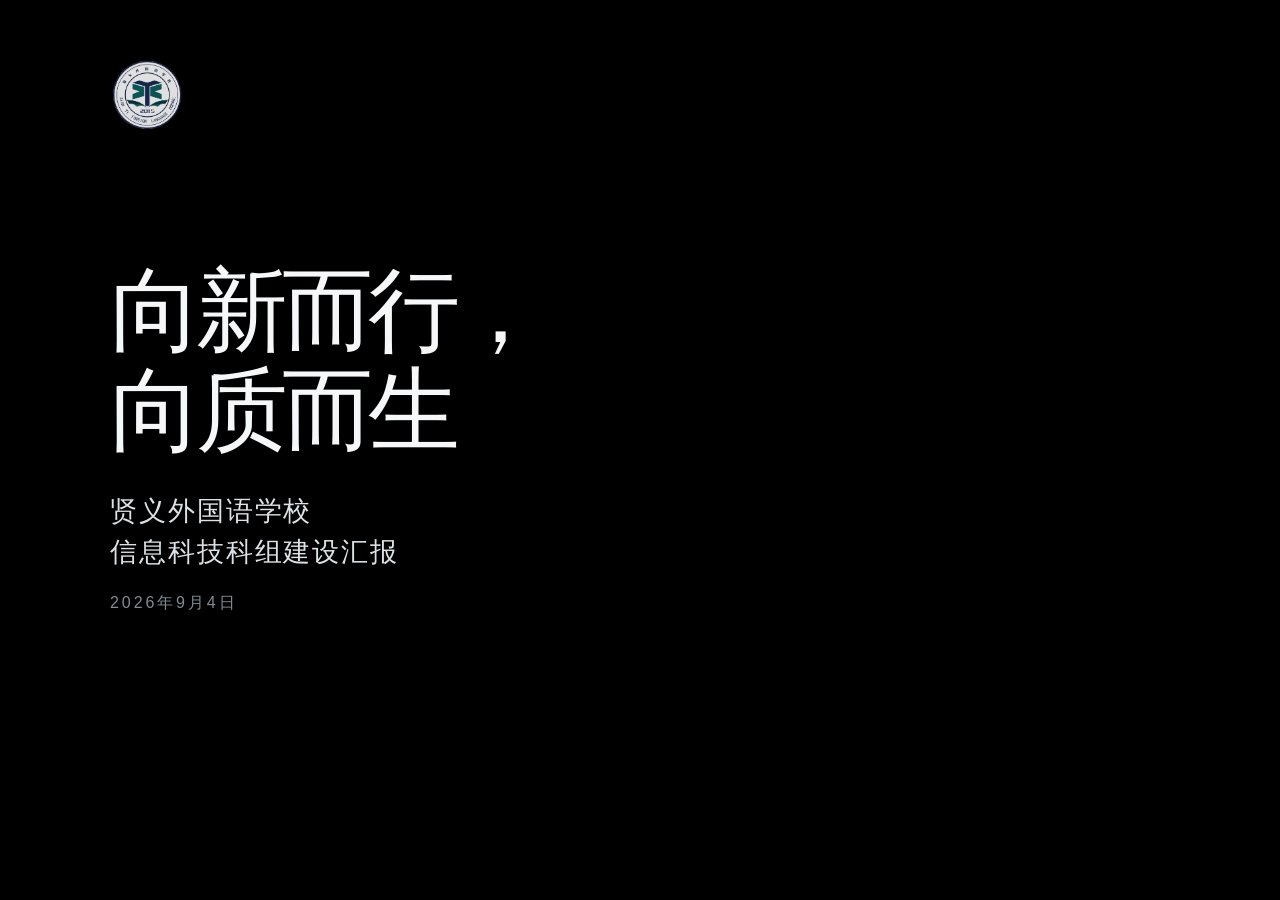
==== index.html @ 4a8c501f "chore: import local deployment package" ====
<!doctype html>
<html lang="zh-CN" data-intro="loading">
<head>
  <meta charset="utf-8">
  <meta name="viewport" content="width=device-width,initial-scale=1">
  <meta name="theme-color" content="#000000">
  <meta name="description" content="贤义外国语学校信息科技科组建设汇报 · 2026年9月4日">
  <title>向新而行，向质而生 · 贤义外国语学校</title>
  <link rel="icon" href="./assets/school-emblem.png" type="image/png">
  <link rel="stylesheet" href="./cover.css">
  <link rel="prefetch" href="./xianwai-chappie.html">
  <script defer src="./engine.js"></script>
  <script defer src="./loader.js"></script>
  <script defer src="./school-paint.js"></script>
  <script defer src="./cover.js"></script>
</head>
<body>
  <main class="premiere" aria-labelledby="cover-title">
    <canvas id="intro-canvas" aria-hidden="true"></canvas>
    <div class="identity"><img src="./assets/school-emblem.png" alt="贤义外国语学校校徽" width="116" height="98"></div>
    <section class="cover-copy">
      <h1 id="cover-title"><span>向新而行，</span><span>向质而生</span></h1>
      <h2><span>贤义外国语学校</span><span>信息科技科组建设汇报</span></h2>
      <p class="date"><time datetime="2026-09-04">2026年9月4日</time></p>
      <a id="enter-report" href="./xianwai-chappie.html" hidden>进入汇报<span aria-hidden="true">↗</span></a>
      <p id="intro-status" class="status" role="status" hidden></p>
    </section>
    <noscript><a class="no-script" href="./xianwai-chappie.html">进入汇报</a></noscript>
  </main>
  <script id="school-emblem" type="application/octet-stream">iVBORw0KGgoAAAANSUhEUgAAAkEAAAHiCAYAAADvZBhwAAAQAElEQVR4AexdBVwUTRT/Hy0WBoqNYKAi2K2c3e1ntxiYqIgJ2N3d3d3d3d3dgh1Ixzdv4Y477g7vjgPuYO63szs78Wbmv7ezb968eWME/[base64]/[base64]/BHwCnAEOAIcAY4AR4AjkBQIcCYoKVDnZaZkBHjbOQIcAY4AR0BPEOBMkJ48CF4NjoC+IBAZGZk+MjIyT2RkpG20c2ZXF+bESeiofKqHpE5Uv/T6ghmvB0eAI2CYCHAmKLGeGy+HI2A4CORhVa3CnEu06/jzl7/Psxfvfa7deuxz6twtn32HL/ls3nHKZ/m6Az5zFm/3mTBjvc+Icct8+nvO8+nad5pPW9dxPi27jvH5r/NonxYdvX2adfDyadp+lODonsIpntJ16T3Zp++QOT7DRi/zGTdtnc+sRdt8lq3Z77Np+3GffYcu+Jw4c8vnyvWHPo8ev+n07dsfSZ3oSvVkVeQHR4AjwBHQDgHOBGmHG8/FEdBbBJi0xoI5G+YkUhMH5i/HnIIkJzQ0VPzq1SfxpUv3xLv2nRMvWrVLPHbKapc+HrPFjFkRV6rbV1ygVHuxU8WuLtUbDxI37+At7uQ2SdzHY5bY02cRS7tGPGP+VvGSVXvF67ccE+8+eE58/PQ18fnL98SXrz4QM+ZFfPXmY/H1W0/EN24/FRzdUzjFU7oTZ2+K9x66IN64/Zh42Zp94lkLtonHTVsrHjp6qbjPkDniLn0miRnTJK7VYoi4uEs3sX2xNuJyNfq4NGkzSuzqPk08atwy8bxlu8Tbdp0SMwZN/OzZO3FgYKhCW6PbzyVKevvP5RVLjgjoe5s4E6TvT4jXjyOgOQJWLIszcyQtIdf4x6/fAxgj4sMYBZ9Jszb4uPaf5lOt0UCfAqU6+lRp0N+npetYn/7D5vpMnL7RZ9m6g132HbpYlZiVt+8+i4OCQvIyWiLmkvIQsQpQPcShYeHij5++VL1172mXI8eu+qzZfNRn6uyNPoNGLfTp2GuiT7Umg3wKlG7rU6lOX3Y/[base64]/yw+ff6WeMW6g+KRTFrUqttYcZlqvcSFynQU1285TNx/2BzxktV7mcTqofjPn8DYkqPYEqPcDP/0jD4/1EKAJ+IIGAYCnAkyjOfEa8kRIASICZBKeMLCIho/ePx6AOnOkD5Nvf88fQqX6+DTuN3wASMnrGyydedJYfrp588/xCxQXqKR0p3ob0BQ3nsPX4p3778gnjBtfbX/uo7uUrh8R5+qDd193IfP91m1/pDP9VtPvIKDQzswsEhaRI4kRrnYPT84AhyBZIQAZ4KS0cPkTUkeCDCJg1KJz4/f/uLDx6+IR09eLW7SZqQg0ajbwlPQnSF9mvuPXjPJTrgYkSjHxDYODA3baGfDrhbMJfhhAAUwaJCB1TMKGxHysoDiDDPxi1cfxTv3nRX7TF4lbtbeS+xQpoO4VnMPsefoxSz8jNjX9xtJi6qw5+PEnETfikuIGJj84AgYKgKcCTLUJ8frnZwRIKmN89+/QS4nzt5wGT91beO6zYcOcK7YbUB39xlNVq4/KL5575k4OCSES3gS6l8gglF4eITd4ydvxZu3nxS7D1tQvXQNt65V6vf3GjZmSYe9hy+4RK9U4xIi8B9HwHAR4EyQ4T47Pao5r4omCDApglJJT2BgoPjcpXviKXM3ihu1HSV2rNhZ3KX3FPHStfvFD568YhKeyCSV8JibmSJndms4FMiNUsULwqViMdSvVQ4tm1ZF1/b10K9nMwwf2A7jR7li5oQ+mDulP+ZPHYAF092xaOYgLJk1GIvZle4pnOJnT+qLid7dMXJwewzo1QKuHeqjdfNqaFinAqpWLo4yJRxQuKAt8uTKCstUiSrMErFnmoE5OYnR6ze+4o3bToj7eswRVqrVaOYh9maSoyMnrlb57u/vxJ6trIQoHcvPD44AR0CPEeBMkB4/HF61ZIuAIOlhrXP5+fOPy9Y9pxu79ps6wKmSq09b17E+C5btHnDr7tMm4WEREqXfBJf42GTNiOJO+VGnRhl0alMHngPaYMaE3li/dBSO7Z6BuxdW4tnNDbh4dAGO7pyOnevGYd2SEQJzM32cG0YP64wh/VrDrVtjdGxdCy0au6BJ/UpoVK+iwNAQs1S3ZlnUY0wTMTgUTvHNGlZB+5Y10bNLIwzu2xLeQzth6pheAuO0ZtFwbF87Fod3TMW5Q/Pw+NpaPLyyBqf2zcbmFd6YM7kfRgxqj24d6gllEMOUO2cWGBsnaLdmzJ6bPXPCs3n65G31VesPdXUdMM2reIWuHVp1HeuyasNhl/efvlZmaXIxxw+OAEdAjxGIV2+hx+3iVeMIJDkCTCpgwZyCvZ537/zEy5l0p0Xn0WLnKt3FHiMXio+euk5L0cWs0mIkkE5PaksLOBWxE5gTYjhIInN4+1Q8ubYOV08sxp6NE7B0tgfGjeyKvt2b4r/GYlSp4ISC+XLBKn0aVrWkP9KkTgX7vNlRoawjmjaojF5dG8FnaGeBaSKG6fzh+Xh6fT1O7p2FZXOHCJIpklSR5CqDVVpdNEDEiChIiNgzc4kIj3S5dPW+2GfSSnHFmm4udVp4imct2ia+9+iVKl0iLiliYPKDI5CUCHAmKCnR52UndwSsWAOdmXN58Pi1y/QFWxvXauYxoGK9fgPGTF3b5Or1h+LIiAhifHQq6TEyMkIBxrj810SM8SO7YctKH1w7tQSPrq7F/i2ThWkqmnoiiUxhB1ukSmXOqph8DlNTE+Szy4Ha1UoLkimSVJHk6s75FYJEa9f68Zg2thc6MImVs2M+mLH0Omi9nIQoEqLq7Jl3mzl/q0+9Fp4+FWr38RozeXX7y1cfuISHh7uw8ioxxyVFDAQDPHiVkxECRsmoLbwpHIEkQYBJe5RLfD5+Fc9dvEMsru8ursukAnMXbRc/fvpWzKQGOtXtyZsnmyDd8fbshB1rx+IRmzI6zqawZozvjY5taqN8mSLIap0hSbDRt0JJolWyWAG0alYNE0a5Yt/miQJzeGDrZEzy6SHoI5EOkhZTatSXZgRgiyhnJwKKMz8xueL3H764rFh/UNyy6xhxmepu4rHT1lZhTBLXIWIA8YMjkJQI0IublOXzsjkCyQEBK9YIQeLz5+9fl83bTzZu3nn0gIq1ew+YNn9Lk5dvPgofQpYm3hIfklqULVUYg/q0xKYV3rh/aTXOHJgjSHdcO9ZH6RIOyU6yw3BL0IMkR0UL26HdfzUEfSTSQSKp2e4N4zFqSEdUq1ICNJWI+NVCKin68vWneMXq/eK6/w11qd3Mw2Xpqr0ufl9/cMlQ/PDluTkCWiHAmSCtYOOZUjICsSU/[base64]/ZFMeEGRtcSld3c+nce7J43+GL4pDgEJL6xEviUzB/bnTv2ACrFkR9fElhmVZrVS7vBAsLM1Y0PxIbARMTY4Ep6tejWbQEbhW2rhotLOsnpWuRSKRplYxZBukqs4iI8OpnL93r5u45f2RJsWs7j1GLXO4+eOHC0lRkLidz/OAIcAQSAAHOBCUAqJxk8kAgtsSH3TswV+70uVviLn0miSvX7idesmqP+Nu3X+VYix2Yk+iD2DC/2kZtjIyMUK50YZBOz4Uj83Fs13R4eXZEdZcSoNVQjBY/9AwBsplEz4xW2ZHS9c0zy0AK2DXFpaCmlIj6XqlkiDWPSYZQgl3FAYFB4q27T4kbtBoubtJuVJVdB845BQYG2rL/HjmyUM1XlTGg+MER0AUC9CLqgk7yo8FbxBEABIkPAJc/f/+6rFh/oLG4gfuAjr0nDTh+5laTSAgru7SS/JBEp3b1MoJRwVtnlwlSBdLpyZUjCyuOH4aGQKaM6QSjkSvme+Lu+RVYNscDLRq5gBSxNWyLCUufjzn6X4lv3HkqHuA516VS7QEuMxZsJd0hkgzlYPH84AhwBHSAAGeCdAAiJ5E8EGAjbblVXqxVDk9fvi83ctwKcSkXN/GYyWvEL19/FENLOz5p01iClq2vmMc+lBdWRn0oG7tAR/ZrWHX5oQ8IkMkBgcGd2Ae3zi6PYnA71Fd3hR71yVIJkQiwg0hU4vO3H+I5i7aLy9foLXYbPFN85caDyuz/WpQ522iXi125hEgf/[base64]/o4RI+dQAAAEABJREFUFsorWDK+dnKJsLqIDBOmBMaHYYq/AUHw+/IDr9/64vnLD3j64j2ePHuLh49fC+7x07d48vwdnrFwJlnD+49f8POXP0JDw5L1/490v1wqOgvbfZAOEW1LQiv8RCIm71HdcuqjpZIhlkyqO/TwyRthD7PqjQeLt+w+VSU8PFx2VRlJhtKy9GoePBlHIGUiQC9Yymw5bzVHQEbnh42uXchuC63yunH7KUl9yBVjIJF0iF3+fWTNklHYxoH22jq4bQpoT6vMmdL/O6OepmBSB3zy/Ybb957jyImrWLvpCKbN3YzBoxaiW9+paNV1DBq0GgZxA3eUrtoThcp0hK1Ta+FK91Xq9Ue1RgNRo/Eg1GzqgTotPAVXq5kHajYZjOosnPJWqNUHThW7wr54W+RjzrlSN1Ss3ReUrlkHL3ToORF9PGZj9OTVWLRiD3buO4sLV+4LDJb/30A9RS/uapHdIdqWhGw9XT62EEPd2yK/nUaLwExZCfmZE6Zoh4xaJK5Sr5/L2k1HXYJCQ11YOJcMMRD4wRH4FwKcCfoXQjw+2SDApBRykp+wsDCHnfvPlqveaKDYbdBM8YNHr7SS/NBonhRh6WNGG3rSXluGAtr3H79x7eZjbNl5EhNnrodrv6moy5iVEi7dBaakbA03NGozAt0HTMeoCSswb+lObNt9GsdOX8elqw9w98FLvHz9UZD8kASIYRyvpocwadCPn3/w7sNnkMTo+q0nOHPhNvYdvoiV6w9i0qwNcB8+H226jRUYrMJlO8GhdEe41B8gMGWePouxZNVeHDt1XahXWFh4vOqTGJmz2WRCH9cmOLF3JratYYxl7fKgabR/lE19t5yE6N2HryVGTVgurlSzj3jJ6gOVAwMDuWToHyDyaI4AvUgcBY5ASkGApDrObNrAZeuOEy5VGw50cR82X/zs5QeS+pBTW/JjmcpC2HvqxJ6ZoNF87epl1PlwJRnOJNE5yhiDBct3Y/DIhWjSbhSKVuiKYpVd0byjN4Z4L8bilXtBaR6waauv334hLoaGLFdnzJAOuXNmQaGCeVC6uAPElYqhAfuA05YUJAUjmzpk1JGsW3v0bYUh/VvDc0AbePRrjcF9W2Jg7//Qv2dz9OzSCO1b1kST+pVAS8xpmw/a6NXONrugTExSk7iACwgMwqs3nwSmbPOOk5gwYz26MWaOpEwFSrVH1YbuIOaOmDxi9ohxC2XMVlw0kyqubMlCWDhjIC4x6RDt76aBJNGU1Tk/c+LPX3+KJ0xfIy5Xo6/L3KU7XIKCgrhkiAHDD46AMgSMlAXysOSOQMpoH/uIy0l+WKsdjp++Xq52cw+xh88S8Zt3fuUojDnbaPdP+z60T9eY4V1w7dRiYe+p/PYaTWGwYhL+IAbmxJmbmLVwG7r0mYySLj1AEh1iBKbM3ohte07j5p2n+PXbX6EyZBSQlumTAcD6tcqha/t6GD6wHWZP6isweyf3zsKDy6vx/NZG3D63HOcPz8eRHdOwY91YrF08QviATxvbCz5DOwtMDzFAxAj179UcxBSR5ev+PZsJRgaJCfLo1wojB7fHRO/uwtYftMR8y0of7N8yGaf3z2Y4LwFtYfGClUeSNjIcuXS2B8aP7CbQo9V2VSo6o2D+3EifLrVCe0gS9OLVR4G5W8yYPGL2aAqPpu4atB6OkeOWC1IwkjqFh0co5E+qABs2tUqM4uXjiwRcyHr1P+pCfXlGlkbyX7b78ftPielzt4gr1ekv3rD1eGXG/JNkKA97L3Iwl4U5S5aeHxyBFI0AvTgpGgDe+GSNgCD5YS10uX33qUvzDl4uXftOFT99/oGkPuTUlvzQCi9a2UMf5i7t6oKWuzO6SX7Qh/vW3WcgXZke7tMFZqeES3eB+SEmiJihL99+KtST7NqUKeEgbBhKTAgt26e2Pb2+HmSwkQwALpo5CKOHdYZbt8Zo1rCKsF1EPrscSdJ2U1MTZM+WWdhCpE6NMqCNYUmyNGN8b6xfMlIwMElbWxBjRpvIEiNGEiaSLJFEycTEWA4Dmna7e/8F1m05CmKMSP+oUNmOaNp+FEZPXo0DRy+DpuXkMiXBDUncSEJGW3YQY0h6RLHborRakTBFJPKzOEEyNHzsUnH1xoNdjhy/6sLCyjLnyFxm5vjBEUg5CChpKWeClIDCgwwTATayNWMuI3PZmcvNWuHw8vXHcr0GzhA3ajtKfO3Wk3IUxpxttItT8iMSiUCrukjSsXrhMNDKHpFIxLIm3cHaBVpltWztfoHRKVqhCxq3HQnSlTl8/KqgyCxbO9ItKeJgizbNq2OSTw+QJOXexVWC/Zrta8di6phewnQULdtXxizAwH40RVeaMXc0JScwd/M9BYkSMXfE5C2bOwT9mCTKpWIxBftMQUEhuHH7qaB75DZoJkhBu3bzIRgzZTVIx+iPf0CSokFThLSi7Pyheejctk7clqlFIK4vEwDJf93u5ZuPJXq4z6jcvL138Ru3nhQEYM/+T3wVGQOCHykXAc4EpdxnnxxbnoY1iqztlvr69UfFkeOXu1RvNEh88NgVkvqQU0vyQ4wDjbhp6ofs+5DOC6ObZActNaeVWT0HzgDp8NRp4YlxU9eCpDz+MqujRCIRCrDpObJUPG5kV4HhoamkQ9unYsqYnmj3Xw1BkqJs2ijJGpdIBZP0hJi82tVKY0i/1li3ZATunF8hSL1I4tWrayNUKOOoIOV69OQNVqw7KOgYkQ5Vw9YjMHnWRpy9eBckTUqk6ssVQxKxsSO64uKR+aB6/0tnSsgciSjJUGRk5Wu3HxdlEi+77v2nlnjx4mMFFp/[base64]/SKpCyO+kc1a1ZVm7bi4iICNy5/xwLV+xG+x7j4VyxK0hitPvAefz+k/hSIuvMVkK9SYma9K7iZG5FUZKhSBHyAsgvMhIVPnLiWpnqTQdWZv+toj9+BMpanub2hRhI/EgZCHAmKGU85+TeSivWQOdLVx6Urf3fkIJTZ28oGBgYWI6FqSX5sbAwE3Ztv3B0ASZ4uYI+jCxvoh4kVTh9/[base64]/umDSqDpuVI6ffozumglVekw6MvytmSuibHq0gkAulU9ejUAKsXDsO9i6uwZ+MEkOSlcEESMEa1mlahnb98D14TVgrK6fVbDhNsKpE17KgUCX8mBo2U2GnFHtWPzDgoKZX6/HQsPBtzuZizZ8xQyW/ffosHjpgv/q/zmMpPnr+lPcn4KjIGDj+SPwL0QiT/VvIWJjcEBMlPeHi4y4q1B1yq1h/gsu/QedL5qQSgFGss6QWRfhDzKj9qVSuN47tnYvLoHonO/Ny4/VRYml3SpQd6uE/HvsMXIavbk90mM0jxlewP3Tq7HHMm9xMUtEnpV3lreGhiIUCMc3Gn/CDJy+EdU3GRSQ9pBV35MkXk7ETde/hSsK5N1rD/6zxaWIafWIrVJBGk+p07NBc0vUt1VomPRFcIoPdHfOX6A3HdFkNcJsxYV4VJU8sCKMJcJub4wRFIlghwJihZPtbk1Sgm8VFY9XXz9tNy9VsOF4+Zukb8968w9UW6P7lZy0mRJyO7mjGncJQsVgC0hHr53CFITJ2ft+8/Y87i7YJ+T9P2o0BLs2Xt9JDyNRnHo+02Lh9fCFJ8JUvUpNCr0AgeoDcI5MxuDbKlRLaNiGGdNbEvaAm/7AapV64/[base64]/vRXsPmmHfvufEkh98v5Rn+WiAwS784AgkHwQ4E5R8nmWyawmTAAm6P6xhpN9T4PzlB041mnhU2LTjOCk9k+RHMnpVqfuTPl0aQdmZpr5qVy/DSCX8QVKf8dPXoXS1XvDwWoSrNx9LCyW9DbJhs3XVaGF5Ni3Xpo+UNAH3JAsESNm+cb1KoKX4V08uxiiPDsL2IpLGkQFLsvVEq/9IofrIyWuIiEhYi9VkdZpsQy2f5ylsdyKpi9xVFCUZihSBuHFhFdnZ87fK1Go6pPK2naeLsneS6wpBv368NvFDgDNB8cOP505YBKwYeeeAgOCyo8atKNiu2+iCHz59IQbon5Iflg8tm1bFmQOz/60XQYnj6djHAWcu3EHXvlNQuW4/LF29T7otBelkVK1cHPOnDsDNM8tA1ozLlS4MkUgUz1J5dkNAIEtmK/To3FCQ9pHhze6dGoDCJHUnheru/acxaWE/Yfn9j59/JFEJcq1VtRTIlAJNv5JZCBWFyK0i++MfIB7svdClS99JVT5//sl1hVSAxoMNDwHOBBneM0u2NWaMhILuD5OilKvdwqPC2i1H1F71Rfo1tO3D9HFuSGhlYvZxAO1uXrXhQHToOQHHT9+QbjxKHzpapXP5+CKsWTQcjepVBEkIku0D5A37JwL03/Qa0hFXTiwGWa8mvS9JJlpJRoYYyUTC4FELcf/RK0mUkmv8gsh+1GA2/UrMEO29poQafRtiVpFFwF4UiZInT9+sXKPxoOK79l/gukJKQONBhocA/dENr9a8xskVAanuT2BISMWxU9e6tOjkLX7z1k+tVV801UTLxw9unQLaADQhQfry9Scmzlwv6HaMnrwaL19/lBZHZZPUh+y20CqdrNYZpHHcwxEgBEg6SNaraQUgKS53bF0btKqL4oJDQrFt92nU+28o/us8WrBOTeEJ4Wxz2wh7ry2eOQg2WWk9gcpSzOmWG5QAABAASURBVNgUWYEIiCr//ONfdMDQ2fY93WeU/[base64]/wWu3nMdBnqs6wKk96WYXHcrhADgR+GgwBnggziWSXPSrIRo3T1148fvwt0cJvoMHn2RoeIiPACrMW0Ikzlqi8WjzbNq+PY7hmoXN6JbhPEPXn+Dn2HzIG4gbtg8I4sA1NBxHyNH+UK2mrDrVtjuT2mKD75O3+cmjgW9VoPQ+3/RmHA9lOY4O4Fcf2+KFWjF4pV7QHHyt1QuBJzlV1RpIoru+8CO+dWyObcHoXqjEC3uVfwJjj5I6VpC0UiEapUcBJWlu3fMhmyqxqfPHuLvp5zULXhQJD5hdDQME3J/zN9wXy5sGfDBHj0aw1TE9KPlstC34x0LISmwHIhAvYRkZElN+84Wrlxq5HFX7z+QLpCtIKMS4QYSPzQfwToD63/teQ1TK4ICKu/rtx8VLZ2M8+CZ87dpuGnI2tsPuZIOsQuiodN1oxYt3gEpozpCRo9K6aIf8i7D5/Rf+hc1GwyGHsPxYy88+bJhunje+PcoXno2LoWzM1oYBz/8gyPQji+PXyAWw9e4e7jZ9i59i6sGnXG6tUTcWznLFw8vAC3z6zAw/PMnVuOB2eX4/65VXh6wgv98oXi54cXOLhsJtoueoEAw2t8otXYqYgdyL7VMcbs05J7ic2hV28+gcwv0BL7fYcv6nyajKbE+vdshv1bJkF2exAlDTdjU2QFSVfo8fM3Rev/NyLvzn3nCrF0XCLEQOBHPBFIhOycCUoEkHkRUQgwyY/C6q/5S3eWa9V5TAXfL99JnEPMD+kFZWQ5zJhTOFo0cgHZ/HGpVEwhThcBP3/5Y+yUNajKJD+7D5yXknQokBvzp7kLUxUtm4jBLTkbMSkB+/wh6lewZWv0rGYPW+t0yJAuFSzNTWGipHcxyVwQTaqRECEq38tzT/BF98KMKOLJ6EzSGTK+eHr/[base64]/TjyGTLcTGoSgSPCfmgjY5rbB1DG9cP7wPNDmv5L/4937L9Cq6xiQNWqaMlOTnFrJTE1NMLhvS+zZOBH0PijNFAlTNjWWC5FwYmKpAlt3nrRv0GpoyefPP2izekxpETyQI5AQCMj0RglBntPkCID1iZGCBIhhQVKefJdvPHKq22xIhXOX7pLy8z9XfzWoXR4n9s5EzarEJzEqOjwYAyboVlSp3x9TZm/EH/8AgXrWLBkFo4ZHdk4HLWUWiWKkHkICfoKxaUz3ERaZGa0neWPv+nHYt6wrKgX64u2Hr/jgB9QYOQp71o4V3K65LeCcOiYfIsIQzpkgjf9N2WwyCZv/HmfTZLWqlZbmp33JajUbgsEjF+KT7zdpuC48NDV3YNsUuHVtrEhOxCRCIqSHCNmYy8v43CJPn78tW7/N8Mo79p3jq8fAf/qKgExvpK9V5PVKBghIJECO67ces2/bbWxBvy8/yrF20ZwW6QUxr+JB+jYTvbtj4YyBsEpPJBTTxCeElh/Xbu4p6Fb4+n0XSKVNY4mh7m1x7uBctGpWTW5ncCEBP0kRkJUERYSGQ8rLGBnDLGq2BkA4QuS4HBFMZZgnhIfHMEEsNT80QyCfXQ4snzsEOxiTWbJYASEzm37Ctj2nUaVef0yftwVBwSFCuC5O9E4OH9QO65aMVG6INFoiJFk9FhgQJB40Yr7L2KnrqoSHh/PVY7p4CJyGThHgTJBO4eTEZBFgnbF09RfrAAt4jV/pMGLsMoewsHDqre1YWpWrv0gBec/GCWjfsiZLptvj67dfcB8+XzBEJ5k6oFUwrh3qC9MMfVybcMvO/4RcBFkmKDwsIoYJEhnDzBjRv4hYTBBgJMcEhYFljU6r55fQ77h64Tl89XBFG20KTJsDkxI1bRZMSAaHhGLukh2o0XgQTpy5SUE6cy4VnXF4x1SULVVYnqYoWiIEJhECcjGpkLB6bMXavZU7955S/NefAHr3c7O+wZo5bk8I/JfUCHAmKKmfQPIun6Q8zj9++5dt3318wTWbD9uz5joyl4+5NMzRoeBoFQwZHSzsYKsQF58Amvpas+kwxA0GYOe+s1JSNN12+sBseA/thAxWaaXh3BMXAiKYmMV0H2Eh4Qj/9R7Xrt7FmUvP8D5QkjcAT86fw6adJ7Buy1FsPPsFkbJMkAFNh4W8P4+hvUaieIV+aO59AFd/RkgaqTdXWk5PCwdIgir5L799/xld+kyGa/9p+PDpq87qasOmjDev8Eb/ns0hEomU042EOYspGAlRpTPnbzs2aTsi76s3H4lz4qvHlCPGQxMZgZheLJEL5sUlPwTYyE7Q/[base64]/xlu6Ar+0JUlke/Vli/dCQyZUwnKSrmKmIPHcgEIC+MkP/F648OjVqPcjh/[base64]/PbUXXDqPRddI+HHj0Kyae0iSxIz26yaN7YA+bVpZYMqdVkFPnbEKtZh64eOW+zmpYubwTaBFB+TIk4FFCNjJm9divP/75O/SckHfV+oNcIqQEKh6UuAhwJihx8U6WpTGpjyABYo0jKQ8xOk5LV+2t0Ln3pHL+AUEOLJykQtnZNSNzChKg+rXK4cCWySBbPCxeZ8fx0zcEfYgN247TCjWBbk1xKZzcOxP9ejSDmalUe1eIS6xT8MsDaFG1P1qO34+ta3dg9/vwxCpap+WYyEiCwmUVo0VGMjpBkQgzSQ2j189w89J57HsRBJGxMYwlNQkzFEmQETJXaonezpZRNbdMD6vMBdBhyCDsXD8UXlVT4frMoSjeaAI8ll3Ajc9SdikqfRKeizvlF4wejh3RFaT4T1V58eojWncbCxogSPa/o/D4uCyZrbCJSVb7dm+qSEbEHrkI6QFkZxywXXhkhIPPlDUOnt5LCoSFhaUoiRDDgB96hICRHtWFV8VwESDpDjE/jhEREfYjxy8vOH7G+nIREZFxrv6i5g7q01KYjrK0tKBbnTia7qIlwl37TsHnrz8FmjmzWwt2hlbM90SuJJ76Ms9WEM5WQrWAyBdYtfstgqJvDecigrEsExQWgUhE/0QmiFEXCkeoSU40rEwN/oHjJz8gxMiEfRGj00aGgQmRom/08BL4EnM9ZsFn/XU8NSkCr7WLcXVlLwyrbIy/odH1NUqFvE55YOL3A99f3cWGuXPRoOlQ1O2xENN2P8S7gKQX9RkZGaFz2zo4vX82mjaoHF1xgAYItZp66MzQIpXjOaCNMKVtrsyaemSMRIiNTPJv2nkib8dekwr7+weRCImmzaR14x6OQGIgwJmgxEA5mZYRWwIUFBLi0GfQbId1m4/SfH+cq79SpTLH4pmD4O7WAiKRSGcInblwBzWbDgYtEZYQ7dq+HpP+zEoQO0OSMpRdw76/wr5li9Ft8j38kk2QyhZtWuWRhrzaeQQ3/khvDcYjxwQxTkb6qWcfXDOpqCcCoeFmKN6pOapnAN7t2IfTf4xhJGllWDgipNyTJFCPruxZdeuWG6enTEO1Sj3QcMYDmJWoigE9iuPrigXwXHIe131/48bShZj/KrreRnnhuXIydk+ohQJfL2BET2+08NyAtVe/Ijg6SVJdrJm0Zs7kftiwbBSy22QWqkFbxJChRe+JKxEYqJsaNq5XCdvXjkVWa/bQhVKiTyLG/8pIhNir73D+yn2H1q5jCnz//odLhMB/iY2AtC9K7IJ5eckCgTSsFYIEyN8/[base64]/HF93R5cEISLFoyxa4lmNp+wxn0gGqz4GP2YRCjauxd6FjSHuXU+NHbtjnXrRmNx1wIw+x0ig1F08iS6kA7Psd3TBVtYkiqs3ngYtZsPwfVbTyRB8bo6O9pj/9bJcHbMp0gnUl4idOf+i7xNO3oVev/el0uEFNHiIQmIAGeCEhDc5Eo6tgSITTk5tOw82uHi1QfU25FekFLdH8KjZLECgn6CLpe/X772ELWYSJ9E+1QGuQ6tauHozumKdkwoMhGcCOHCxqBCUYG/8OPrC+xatAitWw5AmSYTMe1FAbhWtRSiweQDJ8ZMQu/5p7B7+Vx4nfjBckdH6e1FBGOTGAleeMgPHJ0+C13cp6Or+2JsDrdFkUJ52QfQDuE7FqJTv2noPGgePCdvwMonYZDVRVc7AAAQAElEQVTmDA/T87aG4NmR85AIedi8F4qkhfAzSmWNcjWckTXAX7gXTqmsYPTkPLacfY+YVWMmyOxQGq1rZIfuJn2F0uJ1Iv2gaWN7YfXCYZBIbF6/9UXzjt4YN20tyM5QvApgmYnutjWjQZIhdhtziBinLIJUR4gkQq9efXBo3M6rwOPHb7hECPyXWAhwJiixkE5e5ZCUJx9rkuOrN772zTt62d9//PqfEqD/moixZdVoZM5EfR/[base64]/DvgiSJNfTa7UqJXBs9wyprhAb5GDZmv1o0nYkiCmKb7UtzM1AZi+GureFSCRlf6PIRspIhESiAp+//crbrJNPocvXH3OJUBRC/[base64]/QSdh84hy1btmLotNtSxsCyTAUUTa1XDZOrzN+Hp7HbNzpIlA9tir3F1Ik7sOP2V3y+thUD1nyKjjRFhcGuaJnLApmLlkXjopbA14dYNmQ6Fj4NjU6jvxer9GlAukJkcVoySHnw+DXqtvDE3oMXdFLxPq5NsHT2YMFEhZSgCMYQyUuE/P3/OrTvOa7A0ZPXuEQI/JfQCBgldAGcfrJCQCoBunLjgX3Ljt72X7/9cmQtJCaI4phX/jA2NsLMCX3g1q2xfEQ87s5evIs6zYeApsGITLq0lqxz9RA2PCURP4UltTM2TwUzSSUsMyFXehMgdXaUyS4J/IZ7XzOjZbv87CsQHWbC4nOKhJuwB1vRafQFvNPb76cIaXI5wKVUEVQq74z6bVqgfbaPbKrzAJauP4J1O89g+8FLOHDyBk5euIdLjDm69egNnn4KR/5GzTG4TxuMnzwaZ+ZWQ24GjdBovTsF4MaOK/gcXS+TkjVQx7EYOtTIgOdbFqJZv0N4Ex1nVrIdpjaziXrmPx9j08WA6Bh/fP4bHu3X/[base64]/WrJszxQVWxRDNhMzZC1UER6TvHH21ALsmdgSbcrmQLbgx9i44xae/g7HlyvHcco/uiWZS6BxQYvoG8O4kCRo3ZIR8OjXGkZGUZ8I0rcjg6MvX0sUwLVvS5kSDtgRe+WYiI0FRPISoYiIMIehPksLbN5+kkuEwH8JhUDUPzyhqHO6yQWBNKwh+ZhzvHLtgX0ntwn2QUEhjuyewiiOeeWP9OnSYNNyb5C+gXyMdne+n78Luj/zlu6UTn9161APtMqMVoFpRzXhcoX8+QnJdzCVtTG+/goXCotRJg7Br+BIGGV2Ro/a6YQ4IBSXjpliyJzWqJs/[base64]/JUq2EiM38wnHo2M4nLYeVu5cjEenZ2PXxKaokd1UiOKnREQg4hfObL0LyaRWuio1UDGjEQKenMX2N+H4/fwWVs/ejhUrVmOg9xosuRyOku27Yd3GKTiwygNj2pWGY0ZzmH15gPPvdGN7JxFbLy2qbKnCOLxjGqpUdBbCAgKD0H/oXIwavwJhYeFCmLYnMmBK/[base64]/cqD9p4eOHZyMdY2tWaSS5FBI5UpYzqsWzwCQ93bgnT8qDFrNx8RpqVpbz6619ZlzJAOW1f6SJksKZ1I5RKhTduO0X5jNPiSJuUejkB8EDCKT2aeN3kioK0EiBiUHUwClD1b5ngDQ/o/oyevhqfPYoSGkcQEINs/pEtAI8h4F5CgBMyRr5oLmjTtiBUDC0Ki9vJszVR4nPgpLTlSYirZ1AaN2ztCIlL7duQAzhiGxURpW5Kb58+T67gb9bdjTRPh7Ur27K78wvnzEtvflqjdvQ5cCtjCpXkrLFg7D/e3t0GOS7vg0a0fSrvtx8NgS+SvWBG1c0ueLCNloIdIJEIf1ybYvMIbxLhQMy5cuY+GrUfg2Yv3dKu1I1MWq+azacS6FWNoiJRLhDzHLC+wadsJriME/tMVApwJ0hWSyYtOXBIgilNobQnnAti43Au01FYhUsOAX7//opPbRKxcf1DISaPP8aNcQbZ/9HP6S6imkpMFinRyx/xGEqYwHB99w6XpjEyNEPUCGiGbS33USRcdFXgbS058hfQbHB3ML4mHQKo8RVHMXFLeL7yyrIpRxZ/hjISHtSqFDiVkXwUjWGbNidzRy/2/X9yFxfcCJQSSzZWmx/ZtngiHAlETuG/e+YIUpk+evRmvNtJ7PXdKP6mtIimxSHmJEOPF8nqOXVKYS4SkCHFPPBGI6oPjSYRnTx4IxJYAXbn1xKGDGjpAxACtXzoSaVKnijcQtPqkUZsRoGXwRIyYqo3LvNCxdS26NTxnnBENxs3E9c0+2Ll1BtY1ShvdBiNYmBtH+9klfWG4NpBI+SNwY8NZPDMYi4Ks/snsMM9bF5sOT8L66e5Yu2EBzk8vg0+7b+F3dDvTlCoPZ8mjjA4Len4Ru95F38ASNulknq8kOBlcaQPiXevHo1b0lLT/30B06TMFi1fujVfrjIyMMGtiH3lGSCQvEUJEpAPpCJFEaNuuE1wiBP6LLwLqM0HxLYnnNwQEaGibj1XU8dGTN/bdek/85yowXTJAxPgQA/TqzSdWBYD0i/ZtnoTyZYoI9wZ7MjJHjiKFUb6QFSL/SDgbU6Q1l339LODUogYKSBr56jjWPgiS3PFrEiBgntkO1WuXR02nzLAUmSF/k+boUDEH0hilgf3PM1h2/C1+SMV1Qbi/7xzeSuqZqwIa2plJ7pLdNbWlBciwYr8ezYS2sQEUJs5cj4Ej5iMkVAqKEKfJSSkjRAQkEiERnCAS5SeJ0BDv5YUPnbrGdYQIH+60RkC2F9aaCM9o2AiwDsyMuYysFTmZy/fuw2eHDj3HO/z+E7cdIF0yQDv2nhWmwH7/CWBVAKq7lMCeTROQJ1dW4T55nMLx56eECbJE1rTGcs0yz1sZrsWjwzJZQ/QtgE+JySGUhDdGqVCwRmNMXTwTjy7NwSavMgjYNRfVanui48RdWLVmHYZv+S6tYIHGlVDAXHqbLD0ikQhD+rfG/KkDpFaghfe410SQdEjbRitlhETREqFIZEck7EgiFBER5tBv0JwCV289TlCJEPgvWSPAmaBk/XjVblwallKQAH3//tu+bfcJ9p+/xm0JWpcM0NLV+4QRJClDs3qgV9dGgpFFXUyvQZ9+of74+DsyukaWyE5WpKPvhItJZjQc3BUTZk3FwxPjMLFGRpgIEfykTwiYWKZBBruK8F4wHdd29EabnD9xeu8l3A+LrmUqZ/RqkF2qEB8dmmwvjepVxPY1Y6T2hEhhumXn0fj6TaJErnnTlTJCUWRIvJYboiiJUEhYaN5ufSYXfvz8PZcIReHDzxoiwJkgDQFLTsmZ9EdOAuQfEOTQqfdEhzdvPxFDlJO1NSNz1OmwS8yhKwaIlY/x09cJjqiLRCKMG9kVIwa1l1qqpfBk40J+4vn36NaYZETeDCbRN5KLEayca6BrjTzIEC0QksTwa2IjoF55Jla2qNuxC9bsWI7He7ywZEJ/bNsxCK1ypKwH6Oxoj90bJ8A+b3YBuPuPXqFpey+8ff9ZuNfmpJQREilKhH79+uvQznVsgQ8fPnOJEPhPUwSMNM3A0ycrBNKw1hDD4xgSFmbfs/80+zv3X8ZpCZoMm+lCCZoMrQ0euRAkBWJ1gKmJCRZMd0enNnXoNlm6gGdXcfZHVNNyN2uMylZRfn5ODggYIb2dIxo1qohKuSyQEjvWHNkyY+e6cXB2pC4FoJVjTduNwsPHr7V+wBJGqGHdCrFp0OBMKhH68u1X3rau4wp//elPEqEMsRPze46AKgRS4ruqCouUGE6bGtmwhtsNHD6vwLnL96j3UikBsrPNjrWLhsd7FVhgYDBc+0/D9r1nWNEAKVmuXTICDWqXF+6T8pRgZYf/wPHVZ/EJVqjk6omdw4oiQzJ7+0iyR1MgZDeGPnx3H7zErbvPQBa/L119gHOX7gqr/mi65Mr1h7hx+ynu3HsOkho8efYW7z58RnCIxEAh+C8hEAj3x5sPAQhPCNqMZgartMJWGxIL01++/cR/bGrs8rWHLFa7gxih2RP7okoFpxgCIkWJ0Ku3vg5deo4vEBgYyCVC4D91EUhm3bC6zebpohEwYdfUoyetyrrv0CUH5icmiKRDzCt/0P5B65eOlBpKk49V/44szLZxHQeJXRHarHHbmjGoWJYEUOrTMbSUAW8f47VjF+w9MR/bBpREDlPDagE9N2JUzly4g627T4P2cKOtE7oPmA5aIlcBvwAAEABJREFU0Ve2hhvsi7dFCZfuqN54EOq08ESDVsMEGzItOnoL+7616z4e7XuMR5tuY4UPY9P2o9CwzQjU+28oajb1QMXafZG/RDsUrdAVNZoMFtKStHDqnE1Ys+kwDh+/KjBVHz59RWg8ViAZFvK6rW3Yx3Po2cwTfba9xV8yV65b8gI1ifHDJvUrCfd//AOEZ0nPTwjQ4kR2hJbM9gBJomNll5MI3Xn4Km/3ftMLh4WFFWLpuESIgcCPuBHgTJCAT8o6sRG7BXOCBGjt5qMFVm44RMyPSglQurSWWLdkJOJrqZk+pO3Yh/DmnacC4LlzZhHE546F8gr3yflkmbc8+rtWQeks+s39kA7HvsMXMWHGeoFZkTAmThW7CoxKh54T4DFqIabN3QzaOuHIiau4zaQ5n3y/xXsvKcnz//XbH0+fvwOZTNi25zTmL9sFrwkr0cN9usBUla/ZG8RwFavsKuwpR8uyV204JEiWgoJDJGT4VQkCv5/cxuOAL9gzdhiaLXiOACVpdBFETMucyf3g2qG+QI6WzbsNnokDRy8L99qcBIkxk0TnzZMtJrtIUSJ07tI9B/Z/IWsTXCIE/vsXApwJ+hdCyTOetFGcL1697+IzcaWYNbEYcxTGLvKHubkZVi4YJrUQKx+r/p2EAbr38KWQiSzO7lw/Hra5iRcTgvgpkREgxoWYGGJoSEJDjE6lOn3Rx2M2lqzaC5q20ucpqu8/fuPB49fYsfcsfCatAkmWCpXpiNrNh2CI92Ks33oMNCWXsqVGYXi3bxHajTuPV8HB+PDgE4KF/1k4/I3NGAcRgXjugypQU3YSiUTwHtoJwwa2FaJp9WffIbPjxQjRlh0blo2SrkQTCEedpBKhSCPk37D9hN3qzYdIP4hLhKLwUX7moSlSfy/FPnYm/ZGuBnvzxjdfD/eZBcIjIuwYIMSJkH4Q88YcNBdPysplStBMWUy4pr7YDFChgnmwZaUPsmS20pQUT68lAj9+/hGmIGcv2o4ufSajlLgHaAqLprNoaoukLvSctCSvN9noQ/voyRts2XkSI8YuE6bkiDFq0Ho4Ro5bLoQ/fvoW7F3QmzonZEX87+5EV6/TOLl1Hqp32camZEvAFvRLi1KlrGH69Qp6tp6Opff/IoFmx9C7WxOMGtKRCgU9n/gyQiSRJsk0SagFonQSMX5OhPSQsSM0etIah3OX73KJEPgvLgS4JCgudJJfHOn75Pv9969D5/5TbX7/9qd70gtS2tLJPj1Qq2oppXHqBtKHlabAJBIgYoA2r/BGBqtYew6oS5CnUxuB1299ha0MmnXwQjE2ddS592TMXLAVJ87cxOevP9Wmo07CTBnToXBBW1StXBwtm1ZFh9a10KVdXXTv2ABuXRuDLAsP7P0fBvVpif49m4M24+zRuSG6dagnrAhs918NQTG+dHEH0DQpSSChox9Nxdy9/wLrthwVJES1mnmgdNWeGD5mKU6duxUvC8c6qmKCkAn7fBnD3HfgfngU+cBH93DLvBYWDyuODEZpkMvKBP6PL+P842vwaTsSg/f7RkuJotLr8tyjUwOdMkIkSSYJtZL/iRljhPJAhKIRERH5ew+aaffmjR+XCOnyYSYzWkbJrD28OUoQYKNeqQQoPDw8Xz+POQVevHhvx5IqlQCxcOFj1bp5NfJq7ZKEAQr/g1vH7+NTClxkxJ6zoJ8zZfZGVG80CFXq9QdtZXD91hOtJR802i6QL5ewMue/xmL07d5UsOW0dLYH9mycgMvHFuLl7U24dXY5Du+YijWLhmP6ODdMGOWKMcO7wMuzI4YPaidYFiYmyN2tBTz6tcJQ97YY5dEBPkM7C/QmMYZ74YyB2LFuLM4fno9nN9bj7oWVOLZ7BtYvHYUZE3rDc0AbgWGqU6MMijvlR3abzFrbkyImcMO24+jkNgnOFbvCbdBM7D5wHhKL5Vr/6fUlY/h37B69EDu+SCqUCY361EGeu3sw7WIGdB9YFbYmwXh78xV+U5LITzhx40eCWijXNSNEEur5U/tT7WOcKFoihCjL0r9+BxTs0m+SPRv4kc4jDfrAfxwBWQSMZG+4P9kiQC9/PtY6x0mzNtifOnfbnvzMURjFMW/MQTY56GMVE6K5L0kYoBA/7BrjhSaTr+J9qOZ1NsQcJOU4c/62MPVTplov0EqtBct349nL94rN+UcIMTy0Ss+NSW4WzxyEi0cX4P6l1TgeFyOSLTNMTBLGMKBV+jQoGBcDdnwhHl5eje1rx8LbsxMa16uEvLJKs/9oryT6b0CQoKfSf+hcJjHrhrau40Cr0UhnSpLG4K7GGVFvcBe0yEU1N0WxDm3g3soFnXq7YflwZ3w9cx0X7/5Amnw5YElJYMGmSHMhteBPuFMPJRKh/UcuaV1g7eplBAZbgUAkzEkiJIpEkecvP+To5zE3LUtjxhw/OAJyCHAmSA6O5HXDJANmzGVkraJRUL7te884LF2934HdE/NDYRQn1zE4FbHDjHG9WRLtD7IDRCPse9FK0IkyBRb6GVuGjETvXZ8QEuiPwHDt66/vOQPYR3vvwQuCAnOxSt3QoddEkBKw35cfalc9VSpz0EjatUN9zGOj6TMH5uDexVXYxKYqSXJTr1a5eK8GVLsy8UhIy7GFdnSMaQcxbkI7BrZDvZqatSMsLBznL9+D14SVgs5U/ZbDMHfxDpDto3hUM0myWtpXxZxNEzB7xCCMzn0NPbstxfbXwbDIWQ7jFnRHiauLMfhuSYyon5nVLwMKZzNn16gjyPcpLr0OShA9odiMUD/POaBpyaiSNT/369EMjepWlM8oipYIiZAdENmdOnez4Njpa+1Zf5iDuTTgP45ANAJG0Vd+SZ4I0MtODI/jnQcv7If7LI1TAkSKysvnesLCQo4v0ggZ+oj0HDgDt+4+E/LR3H2i6ABF/MWLp3+EMhEUgICIKG9yOr968wm0Cqo0k/j0ZR8OWsru/zdQrSaSPaZWzaqBppWOMcnOoytroiQoQztJJSgikUgtWvqeSCrR6tYYi2dFSbRun1uOtYtHYHDflsJUmrptIEZ++vwtINtHLTr5gKQW9B9XN3/ipouA34l1GL75JX5H//+N0udDQyc/nDFvirX9rbCp70SMPfMdEZa50X7ccAy1vo3tv8pgSKcisPz9GffPn8CUoSNQsqYXmjUdheGH/RJETyg2I0R9hsR0BrT4TR/vpsyGEBMGIRUjVygSIvHy1ftcdh24UJbdZ2WOHxwBAQEj4cxPyRUBWvFl89s/wK7PoJkFgkNDiSHKyRqrIAEyNzPF8nmesMlKUSyFFgcbYWHwqIU4zaZnKHueXFmxYeko3SpBB/tiu/cwVO+3GfteBMaMVI3NYUWtpYJDApKNJCgiIgLHT99A+54T4FJ/AMgeDhmfo2b+y9HUUK+ujQRbTNdPLcG0sb1Aej00xWRklLJefVpaLa5UDAN6tQDpMl0/vRSkh0SK3GamJv+CUoi/euMReg+ehQq1+4CkQ2QdW4jQm5MRrEtXgN3lhfhvzDmw10OomWVeO/xY6IOup/Ng8txa+LtoLDovf4zvSIMy3QZiVWsTXL7hj7939mNg/6WYffAFi2NZw95h7RBveBz/kSAWpokRIiV5VhKCgkLQyW2y1hI3C3MzLJ87BFmtMxA5WUcPNzNj7/MyRij/MJ8lBV68+ZA7MjIyM3MWsgm5P7khoF57UlZPqB4mySkVdQCph3gvzvr2wxfJNFgaZQ2cyj6QxYoSj6QsVr2w8dPWYdf+c0JikjzQMlbrzFbCvS5O4b8eY7bbcPTb9QoPT+9CjyauqNRrBRYdeYr3IRbIRGM+oaAQ/AqKHgoL94Z3+vnLH0tW7RWUm7v2nYKzF+6o1Qh6hkPd2+Lk3lmgKa4Rg9qjVPGCSGlMz7/AIqknrUgjRe47F1Zi0cxBIAvHJEX6V15fv+8g6VDZ6m4gPaL4SDD+VZam8Ubp7NF9xih4ZTmDLr034sTncMAyDxqWN8ejLbNRf/xXdJjvjhqPl6H5iON4FCCCjUs7rJ5UCp/PfIBjn87oV90WWdNYIk+pqvBmDNOUahnY3JKmNVEvPSnJ03Og1GQkk5j9j5++0q3GziZLRoERogGdksz0rbMMDAqy7jVwdr6gIG5RWglGKTKI/hgpsuHJudE0wmHOhrXRbvXGwwUOHb1M3I1SCRBLIyxhbtqgMnm1dotW7MGytfuF/GlSpwIxQLa5qQpCkE5O4YFBMMmcWZBvRxEMw6sLRzHWwwtl223Fo0jjqGCE4I+BMkFk48bTZzFKsykvstpMFpyjG6X0QlIMknBM9O6Oa0zas3fTRGH5eT67HOA/9RBIbWmB+rXKYe6U/[base64]/yCjatVsTBVrjX5cnMphj6Tp2CW9v7wq2C5AOVBsWadsfBNe1RKatpdHGh+BMcEe3X/wvpmJB+T/MO3oK14807TiI4OCTOipN0R/[base64]/ebWdjWqkq8H8/QPyuXnMKhASGmbHWmnDnML8d45smTFrYl9QJ8TitTpOnbsFT+/FQl6RSCSMpsuXob5FCEqAkxHSF6wM7yXz8er8Ejy8vgyHxtaAczpjmKei2T+wH2OCDEQSRHspVWs0UFjpde3WY1Z31Ye5uRlIufnQ9qmCng9N35DUTXWOlBSTMG0tWthOYIhIyjZ2RFfY580eZ0FkmXvhit2oVLcfvCasxLfvv+NMn7CRRkidrzpmL++Koi/uw1daWAR+vH2OkyfuQTCk4P8IMwevw7HLu9Bv4Uch1buda7HqWdyMuJBQRyeawqLBExncJJI0xeg2eJZgYZruNXVD+rdG2VJRTJWQV8Rm9ERIDyA7ImEnEokKDvNeavfy9UeSkCtVEWBp+ZECEDBKAW1MSU2kl5mmvhw8vBfZvHnrR/cSzkAOBxrxknE6ssUiF6HBzdMX74WPN5nCp2wk1qal1eTXuZTTSxMAABAASURBVAv3x5Xls9Cy/2JMWH0aR277wj9VOmQwl/yFRTCTYYL8gyN1XgVdErxy/SHIpg8Z6SPLznHRzpUjC0i359rJxYJyc0JI2eIqn8cBxGx2blsHp/bNBu1dRZbU2YdUJTRhYeEgW0OV6vTFnMXboa1UQ2UBKiKCXl7FgRdBcrHG6QugQ3tHEAcgRGSyR2kHa1gZC3dRpx9n0bX7DtwLj7qFaSZkTyObIDo8AS9p01hi7ZIRgsVwKubk2ZuYOGM9eTV2xsZGgumHjBnSyeeNlghFAEX8A4NyuA2enTYkJMRMPhG/S0kIGKWkxqaAtlqwNtqs2XzY9tCRyzQfpVQCxNJg2MB2Gi0Vpjyyjubsu/WdAv/oJdr9ejQTpmRk0+jMH+KH3WNGoemcyzh36hTmz1iEzh0GomjJtnCo7YkmfeZh+JwDOPImOLrIUPjr6XTYk+fvQHt3/dd5tGDdObrCSi+VyzuBRsfnDs0FrfKKD8OqtAAeqBUC9FxoJeWFI/P/+VzIEOOM+VtRuW4/kIVqyYBBq4LVyGSaOhAbhq/BQdm5rIg/[base64]/4ZIl/tGBP+B77dgRETnSsiLr993eHgtQu1mQ0B7d6kqK7bEoWbVUvGarlRVDg+PPwK0kSdJ6K4yCd30cW6IS0JH23QMH7MUNZoMwpETV+NfuAoKxtbOaJv9Cnp0XIgtL0kiFIGvF7di1OG/0TksUbtrPlzxGgePfV9gkTsfKlUphjKOpTB82RQsda2BQbMmYmHjLDCLzpHYF9vcNoJ9J2MmzaGyh49Zhms3454qpnTKnEtFZ2GrFyVxqdiLX4gxROL12465HD5+jdsPUgJSSggyMsxG8lrLIhAZGWnBnE1YWJid+/D5BUJCwon5obnujCydXF9GekAzJsTPIjQZ7Lt09QEjDZA16DmT+iKuqQEhodYnI2Qs2RjzV83AvRtrcHP7SCwc3gLdGhRHKbsMMivFYhXw7T2unb+MjWu3Y+zYeeji6oXq9fugaLkOyFm0FbIxl6PRWlwONoZRrKy6vKW9qEhRtnK9/qARLdn9UUY/XVpLJp1rK6zwUkf3RBkNHpY0CFiYm6Fl06ogXa1ta8agdHEafyivy4tXH9F9wHQ0bT8KtKeb8lTxCDWyQh3Pzqjlfx7ujd1QoWl/lHU7irfRJI2KNMHwts2wZHl7ZN87De1m3IB0nz1zGzQc0B1DamSFRXT6pLpULOuIMcO6CMXTKrwe7tPxQcul84P7thKsowvEYk6mEMEakcjLgvIPG7Mk/9efP/lqMQZGSjuMUlqDk2l7rVi7nBcu3+ty78ErMfMXY47C2CXmID2gBdPdEZ9plbWbj2LdlqMC0UwZ02Hl/KGgrQuEgIQ+GVkgW0EnNG37H8ZPGoZ9exbj5e01uLnDByvHd4Rb+dRq1yBTmaZYt7YnmmQ3QUL8QkLDBFE+6YSQoqyq1V60mq57xwY4f3g+aEXLv1YhJURdOU3dIVC2ZCFhE1iaLovLTMGN20/RrIMXXPtPw/OXH3RXAUbJJHslzF3SHlXSBuDV8y8IYGHCka44Jk6qh4JmgHEmR3gsGAHX0F1oOWAXrvyMEJLo06ljm9rSKXZSMCd7WbRljKZ1JInS/Gnuyo22RsIoErD8/[base64]/SBRZKTtgcOX8+w7fCknC1ZQIWBh/EimCHAmyLAfLL2s+UJCwh0GjVpgEx4eTvcmyppUhc2N9+jcUFmUWmHvP35Br0EzpUtWJ3q7onQJ1WJ/tYjqNJEIxtSdIepnmtYGxcuWQpNmddDbrTW8h3XFJK+emDGyFTpVzol0CfDPJ9P/Y6asxn+dR0OiLwUlvyoVnISpE+qUSa9ESRIelAwQMDY2QtsWNXD24FzQkm3S91LWLJoiJevg9VoMxZ37L5Ql0SrMLGtRuI0ZiSO7pmLX1P9QOycTAcWmxKSrBZv3wa5ZDVEuk3Hs2CS/J+n14pmDpCvGDh+/ijmLd2hVL3GlYujeqUHsvOYsIE8EUAQi5Bg5dlla3+/flQDFUvEjWSJglCxblXIaRVP3NnOWbLN9/[base64]/[base64]/jcVat5J1CFi2Zr+Qnzrx+dMGgMT8QoCenSIiJRUyh1VCb3jEimIMKOr/NxSLV+5VqqdAovxBfVqC9H7IurO2kjhWFD+SEQJ5cmUFvUe0z1t+u5xKW0b6L8QIzWVTP2Fh+qero7TSCRxIhlg7tq4tlPLl208MGDYPNJUoBGhwKlY0H3p3axw7hymTBFlLVouNnrQiv6/vz1ysr+V7i8VGKpndcyZI/[base64]/QO6qQMTJqtdhv/yDroWMX52fxhZjLwBw/kikCnAkyoAfLRiXS1WDPX33Mt2jFHlrqpXI12IRR3ZAlswJvpFaLqQMmPaBfv/2F9H1cm8ClEvFawq0ensLw+0tgVL3S5kOl3KTvGHWryzON0Bu2HoG5S3ZIlcRl6ZOUrF/PZjiwZXKcxvNk83B/ykWA9swig4s7141D3jzZlAJBEsd6LTzB3netJB9KiRpoIOFF2/1IlMxnLdwOic0yTZpEA5PZE/uCpLVy+UQxq8VOnb2V5/CJKzlYfBrm+JHgCCRNAZwJShrctS2VXkaa+nLwGrcsztVg9WqWQ6N6FbUtB1PmbAJtYkgEyPibR7/W5NVjFwq/17RZpTFKdG+Byul1X9Wlq/ehQavhePhEua4GTW3s3jABQxhWpqakb6n7OnCKyROBksUK4MiOaSDFaWUtDGHSx0mzNqB5R2/4fv6uLEmKCSOL0lPH9hLaS9Nh/Tzn4Os36aYgQrg6p8IOthjQq3nspDR6kq4WGzN5Le0tZho7Eb9PPghwJsiwnqUFq67N3oPnbS9euW9LfuYojF1iDjJiSEvYY0I0850+fxu0ZJdyZbBKCzKwSBIOutdbF/oTj96EI0/T/ljaIReoJ9NVXYNDQuE+fD7GT1+H0LAwBbI0ldGzSyPQ1Iazo71CPA/gCKiDgIWFGUhxetvq0cidM4vSLDduP0WDlsNw+95zpfGGGKhNnRvULo8OrWoJWWlLErIfJNxoeOrj2hRORUiYLs1Io5eo1WKItP/g+7XgrAU7+GoxKTzJz8OZIMN6pia//wamHjNlbZyrwcYM6wJSYtamabQMfojXImnW2ZP6ggyNSQP01RMUCKv2I7HfpxxyUDemo3pSB9uy82js3HdWKUUaldJUxsjB7UGieqWJeCBHQAMEypYqjCM7p0s/8rGz0n/yv04+2LX/XOyoFHXvPbSTdMr57IU7kFiy1wQEExNjTBvrpnq1WESkeMmaPS5PX7wvw+hmZY4fyQwBzgQZwAONjIzaG4xV1W7GvC0Fvnz7SVNitKwkIwszY0560J478ZkG85m0Cn5ffgj0urSri6qViwt+vT+lzYf2zRyQ2Vh3NSVdjAathknNA8SmTFMXR9nHqiSbyogdx+//hQCPjwsBsokzwctVsCuVzSaTQlKSTtLqqEkzN6RYPSEadMybOkA6+JgwfT3evv+sgNW/Amj/wy7t6sROZiqsFhPBNjwswnbUhBWkG6T+vjyxqfF7vUWAM0F6+2jkKmbF7pwfPn7tsmbjYZWrwUxNTDB+lCtLqt1x5MRV6eiSJBzD3NtqRygZ5Np76GKU/oWfov4FrbrbsGwUaOrCgk1hJIPm8iboKQJkV+r47hmoKS6ltIaLVu4B7T/m/zd6UYDSVMk3kAwfDhnQRmhgQGAQBo9aqNRchZAgjtPgvq3i3N7k0pUH2HNQuTQ4DrI8ygAQ4EyQATwkVkXS+7EZMW65bUREhC27V2oZumeXhrDPm51Fa358//Ebw8YsFTKSjgsZFCNLt0KADk/6TopJ3UAWe/sOmY3g4BCF6lKnu2/[base64]/uXrjxo3o1HdCqhUrmjsfKkES9IRkeIv3/64TJ6zrQxLwHWDGAjJ5UgkJii5wJW47WAjDgvmbIKCgmynzN2sUgJEtRo9vAu0nZrZe/ACDh67TGSQ3y4nPPq1Evwp6fT+4xc07eAF2qBRWbuJMVy1YChoVK4snodxBBIDAbI8vn3NGKVTN7SooV2P8VopCCdG3ROyDBqYjBjUTiiCJLhk5JW2IBECNDiNH9Ut9t5uEt2gvGyeLf/aLYfzv37vyy1Ja4CpviflTJB+PyFBF2jp6oMuX779ErOqkrVCCmPemKOGuCRqVVWuMxCTSrmPVpqMHL9CiKRl8DMn9pEqGgqBKeBE9pAatBoOMoQYu7lkVI2mBkd5dACNOGPH83uOQGIj4Fw0H/ZtmQQnJeYYwsLCMXLccoxi7zSbOk/sqiVpebSlRoUyjkId6J1eunqf4NfkZGebXbDgrZAnEsaRQOrwkFDrqTM2qG9JWoEQD9A3BDgTpG9PRL4+Ft++/bFZtHI3SYHIKegCmZubYQyTAslnU/9uzJTVkFiF7u3aBCnNzs21m4/Rrvt4kE5UbNQyZ0qPLatGo0Vjl9hR/[base64]/ort+a+bffpFMcIEfMyfFB7Af/g4BD4TFop+DU5kVqBt6eCkjTZX80jAopAhBwTpq9Ny2iaMscPA0eAM0F6+AAjo+0CvX7ta7th63FbVkUFCRALA0kqyFIx+TV1ZIZ/1Pjl0mxkkyQlbfUQFwNEW46QAcTs2TJL8eEejoC+IkCSi2VzPGCZihaRytcyJTJC7VvWkE4VnjhzE0dOXpMHRY27OjXKxB4AkQlWK5aVSYAi7a/eelzw6Jmb3JI0A8TQD84E6ecTpJfNecq8zS7h4eFiVkWlukDubv9JRb8sjUYHzZe/eBW1gqJpg8ooV7qwRvkNOXFcDFCXdnWxaOZA6UoTjdrJE3MEkgiB2tXLYNua0SAbVrGrsC2FSYRId2+iV3fQ9BhhMXrSKgQGBpNXIzciWqIUK5N0tdjUmeupfy7N4rUTxbOM/[base64]/g9FlxTSMGL5mHOYNGM9MT50T2JYFiR/DB3QBrTvjXyoenc0MgoKChESkz6BdWYSPAm3yfr0LwaILEAnawB445I9Ao6F8hoAIxSBoL+s/8lQENWNjmLc4c/4fOsgejcfhL7HfyJcR0/Jk/WRmTKmE6gtXb0fz19+EPyanIa6t41zVeiMuVsREsLaoglRnlavEOBMkF49DtCkvs3p83dsL197oFIXqLhTftSrVQ7a/[base64]/Sf43FKMOmtQiYi1fvg/YEJL8mblDflsoM0UbpBolE4iXrDrgEBIRw3SBNQNWjtLr7t+lRowy4KpaXrz7Ife3WU2J+crJ2kH6QGbtKj5riUtKXWhqopmfNpsNSuxltmldHsaJUjJqZDTTZjdtPoWoZPDFAPkM7G2jLeLU5AnEjQIzQ5pXeqnWEvBaDSTDiJqIkVtOgkC/3sWCgB8r334nTEY5w8+qJLrZfsWvNcVz8HkXNNHV6VJ80Hqt6FUMOuR4vKj4+Z1r5SoZgicbUORtBg0Hyq+uyWmdA944NYieP0g0CbL9+/227eddxrhsUGyEDuedMkH49KKu5S3fSSjByVrGrRtKboQPbxg5W6/7X77+Yu3inkJaMielia4yA50fQtX4vNFn0An8Fyvp1evv+M7r0mazUDhBngPTrWfHaJAwCZO9KJSO05zRmLdyWMAUT1XB/3Nq6CHXrjsP4439QrGVnzOpghROTl2DmqS+UgrnUqDl8Im5uawXTrQdx/Q8L0vFRMH9utG5WTaBKfcK6zUcFvyanXl0bwSq9glBeSmLpqv3gukFSOAzKw5kgPXhcbDQm7BF26+4L2/NX7qnUBapfqxwKsDlqbaq8cPluqWVosi1ENoa0oSPNE/AccwatxKG3P3Bl5Tac/BYl0JbGJ7HH/28guvadAtpPKXZVOAMUGxF17nkaQ0UgLkZo9qLtOHD0so6bFgH/5+fh1aU/6o07jRe5K2PUuJZwfLQFA2efx9NQKs4Y9rUaw62cBX4gDaxyVcGo5pE4d0d3itGQ+Q3s01Jq9oJWiv3xD5CJ/beXVtG6dqivmDASpqJIWH/89MV2295zXDdIESG9D+FMkH48IpL6OM9dtt05MhLkh7Jf3+5NlQX/M+yT7zesXH9QSGedyQo9OimIdoU49U+heLp1FZa9is4R9BzHnmtuhyM6t84vtGdS/6Fz8fT5OwXanAFSgIQHpAAEJIyQMmnGwBHzcf+R5GWOHxhhfjcwxX0oSjadh+V30qCuWy+MrfAdi71WY+29wCjiWYvBbVBzlHx3GIsu/4Z5KmOIYIpcxbPg2qzNOPU9IiqdDs9ZMlO/11Cg+OPnHyxasUfwa3Lq3K6u4gbKIlgyGoVBukErdruEh4dz3SAGiCEdnAnSj6dl8fjxa5sTp27YiCCsEFOoVXWXEijsQEIihah/BkyfvwXBIcLwC+69W8DSkhah/TObkEDZKezTJUzcnRnT1rRHESHBH9y++w0h5A/5jis7d2H13b/Ryo4UmLhu6pzNOH76hkKhtM+SoeoAMWkhbt59hrHT16H/iAXYdfACvrPOXKGRPCBeCLz/9BXL1x9C90EzsWTtAbx+5xsvevqUmRihFfM8YWpiIlctMpfRrd9UfPn6Uy5cmxuTzAVRu1o5dHTrisXjKyNy7xIMXfMAXwViaVG2VVuMFAdhy8yt2PosM5oO9cbSRplhHOaPD4FFMLS+LyYtuI/vv15h05gRKNfzKF5HdV0ChficaEpLsmR++boD8P0crZCkJtF0aS3RqU3t2KmlukGv3vnZ7j10gesGxUZIz+85E6QnD2ju8l1x1qR/z+ZxxquKfPLsLbbvOSNE29lmBylECzfaniL+4MyifQhp1xaNC9rDKWMUoVdHD2Kyz0RUruSGJisD4JwvNZLiz7Vr/zksXLE7qlIyZydHe9DmijJBeu8lidbVW4/hPWUNStXsg/rtRmHRmv3Ytu8sejNJl2OV7kLYDDalcev+8xS1WaauHh4xl0+YxHDWkh2o1XIYStfqA68pq7H/2BWMnrYW5esNgEvjQZgweyOu336K8HDdSyl01RZ16JABwEk+3RWSfmLS4u4DpksHSwoJ1A0wToOiVYoi+/tjjFnfjsMfIoWcloVc4DlYjDRnNmLClsewrFILrYsZ4dG+lWjVtDcKluiGCi3GYk2uFqj7cD6q1hqGQdtf4M3F9Rix/zOk9hQFatqdSBfS3S1qf0Ri/GYu2KoxIdeO9ZWtFJPSWfCPflyakHv0BgEV3ym9qV+yrgjrgC2Ys3n++r3tgSOXbVljbZhTENNULOsIsg3E4jQ+Js3aKF0BMsy9rdYGFiUFB9zfh6kvymJIxSCcPnQbH6N7p7DHJ7Bo5x08D8yBPmOq4/eG+WjdbTp8dj7Hj3BJ7oS93r73HJ7eixUKodUdy+cOAW04qRCpZwH0kb147SFGTFyJ4tXd0LijD5axqcyPft8Uasr+O4J0aPrCbajXZiScxD3Qd/g8LiVSQEo+gJhLYmjGzliPCvUHQNzUA1Pnb8U9FVNCT19+wHw2fdKwgxecq/XEQO9FOHzyGgICguQJG8hdy6ZV4apEv+XmnacYPnppPFoRjGf7V6BhXS+M2PcuSjJskg31e7RHr9zPMHPGPpwIKYI+M+fgqFtavAo0w8+Hr3D/1Tf8FnilX9g6+QKK9q+K9AGSagTjFGNG9/vphvls26IG8uSibhbYuus0nr14LylIrWvGDOnQ/r+aimkjYUq6QU9ffMxx8Ojl1IoJeIi+IsCZoKR9MlaseOclq/a7sA+amPmLMUdh7BJz9OvRLOZGAx/Zxzl59qaQo2SxAqBNAYUbbU8h77F21m04NQrGoNqe6DBmD878liFmmgvtpg1EjfPT0XruOZy5eg1LfUaiVOuFWHHjp05GczKlyXl9/b7Dtd9UhZGsuZkpiAGyyRItspLLpR83YWHhOHf5HoaOWyZ8ZJt3HYNVm47g89efGlXw248/2LH/PJcSKUGNlkWfPH8bnmOXoVi1XiCGZtHqfXj9zk9JatVB377/xmb28ezCpCaFK7uifZ/JWLftuMZTK6pLSJwYsjXmUrGYQmHb957BklV7FcLVCzBCxOcXuOsfldqmUjPMHlEU79etx8wjP+DY0g3H94/CqJppcW/TUVx54Iv8TUvDzjgqfbrcBVHXJROCs9XDtA5ZowKRAVXbilHSyij6Pn4XU1MTDHVvIxAhZnjq3M2CX3pSw9OjS0OYMTpySUWwZPeFWT9eZtGK/VmYnx8GgoBu/lkG0lg9rKbFz59/bXbtP2/L6kaOhihykqCSjHmpwCRBLF7jYw4T8UsyDRvYTuLV8hqBD0c2Y3MGF2Q/dBCPJVRMjaN96dFmyTiMz3sFI5a/iw6LugQ8PoNRnfugmgdjmnx1NMEfRVo4k2jbtf9UpUzDtHFucNZDe0ihoWE4deE2BvssESQ4LbuPx9qtx0EfWaFR8TyxzliplGjngfNIKbpEtEJw7+FLcPOcgyKMYWnnNklgWL58+xVPdKOyB4eE4sTZWwJjVZxJ7eq2HgGaVnv45I1U+hqVUv/OZDdnwXR30BR57NpNnLkBksFT7Li4701RsE0PDHUpjp5TZ+D8vKoI2H4UdzNXwNi1c7HfS4wiaY0Q/vkmFh39w0j9xbmbubDw9GJcP7ceTw6MxUrvTrPXBAAAEABJREFUJij+5CjuizuiQ86MaD5/Gtb3LYVc5iy5jo4GtcuDpseJ3JETV0HToeRX19GA6r8mNGaVyyHoBokA29v3n9jevv2EW5CWg0d/b4z0t2opo2abdpxASHCIysZqKwW6c/8Fzl64I9AtW6owypYsJPi1OoX/wJHpizDtijW6VPLF+cji6NSnB1ZvXIDHO9rAQSBqjswW37Bt2lGENuyIeWNaoKGdqRATdQrDsyMbMXD5c/gLASF4/+g9foYLN/[base64]/3k509dyOUVNeotFgZzxYfx6vQgXKOj3J6ljOX7pLY9q9Wd9CjKSSjJYiiAqt3ni0NIvLwhw/[base64]/f6bmNVQKOvWvecghWpZXSKSEn37ITu/qZBNLwPesCmtxWv2o3FHb4G59Bi9FCfO3UIom2ZMqgrTKrOVGw+jVY8JAtPZ02M2CF9ldquSqo5Ubt482bBg+kAYGcl/Cohp7Np3qnb/04i/uDJ/CtqN2oMrllmQOigkZlPUwDfYsv0tFc1cFrRuVwhWiPpF/LqHCUN24H4Eu3+6CxPeVIF7phPw2fdZ51PpNcUlUTB/blYQsO/wRbx+6yv41T3lypEFDWpXUJZc2FNs/9ELOX78+CHp+ZSl42F6goD8P19PKpUCqkHvvfPp87dd3n34QnLVYqzNFMYuMUfntnVibjTwkXiXxLyUxdkxHyqXdyKvdi7kA9ZMPQ5JF+F7cQ96NO6HFlPO4eEf1luZZ0C+zKlRqWM+nFj8DjW6OsAoiIVTaSbpUaaNGw4emYSZbYqhWuOCeDF/NMrUGIexd/KhX0MbmFE6Ld0d+pDPV1zhQZ3b3Kn9QRa24ySdQJEBgcE4cPyKdBqmc/9p2L7/HP74ByZQifEj+y1al4ikRLTiTColYviS3kT8qOs+NxtE4P7j14Ikq1rzIShXrz/GTF+Hq7ee6L4wHVAkhmLvkUsgfItUcUXzrmOxdN0BvNaT5fdVKjjB27OjQkvfsPp5T1ypEP7PAKPUKNmkNMKO7sTIIeNRo2Yn5HTujGJ1B6F6m+lY/DGagnlqfD26B9OX7MLCLTfw8NoRbP0QHSfKgQpOuVHXvQks1m3AoS8R0RG6uVDf0K97U4EY/ccXLN8t+DU5xdU/B4dGYN2W05qQ42mTCAHOBCUN8KT3Y7Nq/RFbVjw5G3alMHaJOkhU3axB5agbDc+y4t1+8ZICsYLNcqDjeDd0KU7iHnYvHL9xaf18VK/jjaE738G8XAt0/[base64]/gM3UthOX3TQZj4pxNuH77qcJ/WSPC8UzctX09peYzyOSEZEClSREmOcWYP70m7CSZIgLh9/4DHr74gUhJWPArbF21AzPmb8a48dPR/7Qx6xko0hTlhw6CZ+k0MLMpj2lz28Elo+4/[base64]/octOLPqkRL1j/3mQFMOxSnckppSIGN1jZ25goPciQXm8WZcxgrmA9x+/JFbzE7ycpy/eY97y3cJqNaeqPYW2JtXy+/GjuqFU8YIKbR42Zim+a8wAG8G6Slcc3e2OwU1Lo5JjDmRXvfUWKzMCj/a9hHVOY1iU7IhZrbLDnIUCjDHKlQXpjIUbnZ5oCpD0BoloGJs6XbRyL3k1cp1iS+ujV4lBJBJ/+vTVZf/RS6QbZK0RUZ44URGIz3coUSuazAqzWL3xMEl/yFkoa1vHNrWVBf8zjMS6ERFRouO+3Zuxd1H0zzyqEkT8vIupEw9j88JpKN9wFraJxFh1YA5W9CyOnNGZLEo3RvnLx/CneXM4+H5DDKsTnUDmkjF/cXQaNho73AvDKh7/PFr6v2zNfhnKUd6eXRqiXOnCUTcJdCZdnq1s1Nix71SB8SHm4NCJayCl5wQqUq/IxpYSUft3sKk+XUmJCF+SOpHFZlqCTjjTkvTvKcA6Nq0MpLZKlt936DMF67efgN+XH4nyH6Dl47Mm9kWqVFHsh6RQqteIscsltxpcjZDavjw8xnpg26Yp2NhF0msAudoPx+m903Fi83jsXjkS62a7Y75PE3Tu3Qrd/yuGHCYaFBOPpE2ZtD1HtqiR3eYdJzS2mt2obgWQ9FmmCqYQgZge20iRyJb18zlYXGrm9ODgVVCGQDw+RcrI8TB1EPgdGGi1ffeZYiwtOQVdIHGlYrDNTfwRS6HBQWbgSaxLWexss6NB7XLk1dKF4eXuLdj6LTr757tYMGQwyvU+DP+afXHmyDAMa1gJI/tlwsnXxeHVpiCqD52Ea2s6oqFs1dM7o8/Iwdh/ZA3u7RyGye0KIbNxNE0tLoGBwRg0ciFIL0Q2ewH7nBjct5VskM78tHpr085TaOc2CY4u3TGAlU8SiqRUvNVZ4+JBiBgTYlj6Dp8PkhLVbTNC0NMhRknCiKtDnv63a7YcQ+seE0D4EmNFFpvpWauTPzmmIab6+NmbGMKkMGTXiLCdvXQnHrHpv9j/fV22P0+urBg5uIMCyYPHLmPvwQsK4WoHhH7G8UPvo5PnRPv/HFEwby4ULpIfZUs7oUb18mjerDpaNWyMEXWzIJF4IBDj59a1sVAvwnzl+oOCX90TGWBt3ayayuRXrz/Gw+dvVcbziKRHgDNBifgMWOclrArbs/ec7d/AIFtWNLELFuwqd3RpV1fuXt2b9exDEsbEupTerWsjhRUfFK6+M0G+th7YMrA88pvG5Pp24xAGtOiH/9aFosXQ+rC8/grGBYqggDDWMYZ1ifqYPasR8kiymGdF7UZlUDK7RbymvyTkJs3aAFLYlNzTlZaqzprUF+ZmMhWliHi4r99/C6Nw+jDTqq5BPotBxvYk+MaDdLLNevv+C0FPh6bMirr0EKbQVEmJXrz+KFhhpq1AyMbOsPHLcebSXXB8lf89CNspbAqYFMFJJ2rU5FVqL79XTlF1aIdWNVGpXFGFBCPHr4CmBjylRAI/47Zv9F2esqiRMw42J5G/Si2bVYVkT7GNTPJG07DRNVXr0rFNbcW+NhKCBWkmFcqxccMxoXdUixhPlOgIJPLfLdHbp28FWrEKOW/bc9o5MhLkR+xfnlw2EFciAVHsmLjvyRbJxu3HhURW6dOgcf1Kgj9eJ7PMqNLVHSePjsa4RnlgKSUWgG9GaeC7eTEGz92L/Xs3YfL+t/CPiEpgWaAyWki4oO8f8D4gKjy+54tX7oOJlxXI0LSfgoKiQir1AmjFDk3B0BYUNAqnDzMp5aqXm6eSIPCdTV8pkxJNmrMJtBdXpYYDhf24aFNYSR5+VQ8B0olaseEwJMvvh09YoVNbU6RbN32cG9KkTiVXoV+//TFs9BK5MLVvTFIja2oIv9w1S8POTPDqxYmkOW1b1BDq8oP9b/cqMbkhRKo40XRaDXFJ+ViR0F0KFqT3HD1nLR/J7/QJAc4EJe7TsHjx+oPN7bvPbUSAggSIqtKxTS1QJ0R+TdzBo5dBhuIoT+vm1XS6T5ZJ5kJwnTAZ1zZ2R4eijBXKWAk+9T5i8rI3VBwQ/h5rhw9BmU4rsPmBP8LNrFG+WNqouLDXOPYs/lyQ/99AeHgtiqIpcy7iYIv42UGSIca8towJXTrDHRsWDUO3dnWQJ2dWFmqIh37VmSQZZJdo7vLdoL249Kt2hlebooXyYmDPZti8ZATGD+uCDGzgo8tWZM+WGT5DOymQPH76BtggTiH8nwGWtmjTNAdLlhblK9go7/xYbFIdHVrVAkmUqfw1Gw/TRSPXuW2d2OlNIYI16+dtf/0KtN1z9Hx2NhOQOnYifp/0CHAmKJGfwY69Z1WWaGpigv8ai1XGxxWxasMhIdrIyAgdW9cW/Lo9GSFj0RqYun4Rbm7qimo2OVG7Vh6kkinkx+2jGNi6L+p5n8EPu8zRMX/x/[base64]/[base64]/935FdH/u6rIah31ZkkTJqBnypieCttqkGmIIT6LNS7VKH0RjJrVHpXS6+dnpwuT/EoatYpNN0r86l6bNaysLKkgETpz4U6O79/9UytLwMOSFgH9/DcmLSYJUTrp/[base64]/IBZXxPCLeCGhNgDNBWkOnUUbiAmy27z5LUiByCpIgkgBVYx2gRlRZYjJitvdQ1MuVzy4H4rVFBqOn1WGUGo6Nu2Dn4RlY0q8VZvRzQgZzM2FLjIKt66Nkaq2oCpmWrd0PX7/vgl9yolVgsyb2SbBpAEk5/7rS1KNTYTsM6tUcBzdOwL0zyzCX1atR7fIgi9//ys/[base64]/huLlVhxHdK/NYjhU69WiZcqc8Z0+I+NBpdMd8eDs8uxa/Vo9OnaCAXz5Uq8SvCS9BoBUr6tULoIvAe3x5k9M3D18DxMGtkNNaqUQCoLPRWRMEQneXdHxgzpmC/moOXyy9YeiAlICp+Oy6StitKnixq1rd96HJquDFWQ5otgiUgUiRRBfO/BS5fnz99x3SAdP7P4kuNMUHwRVC+/xbETV2zYXLoNS27BnMLRorF2U2Hbdp8WaFmmsoDCCyjEJM0p5A9QZ1gbuMRj/n/2ou2gPblkW0DMT7cO9WWDdOofsnEDeq1Yjp1Xr+LH379a0yYF6nIlC2HUwHY4vWs6rh6Zj0mjoj52FuamWtPlGQ0PAdIdIx2yZTMH4tH5Fdix0htunRuigF1OkM6Zti269/Ytpu3fh5oTJ+DN14TdSiRzpvTwYFLe2HVdvHKPFltqxKaiP/[base64]/hvCISG3Jqp2PLCPb2WaXS0+mK+Ys3iEXZug3/zUhtc2oVmzfeybKo+aZpEg1xKVUpt5+QDN6KgnxCJ0hYKQzSpyQAgKRkZHCqrDf/oG2Zy/dVaoLRJniUqijeFVuh8xy++ZaSpJU0Y5vuFm69EitLQfECp8ye6OC9eAyJRxQq6rqDoZl0+nBnp/wgRm3aycqjxmNfOzD03P5Muy4egXf/f21LoumPUgBlqZBaDqEpkW82PQITZMkJIOndYV5xn8iQB+/JnUrYN7Evrh/dhkObBiPgT2bg3TGSHfsnwRUJHjm64sFR4+g4fSpyN2vD9rOn4fVZ8/g08+fKnIkXLCJiTGGubdVKIAs1b9556cQbqgBDgVyo1DBPEL1j568DibBF/zqnpo3qqKYVARBN8j307cc1+88Ta2YgIckFQKcCUpY5Enq43zq9A3n0LBw8istTRsmKDQ0DBKF6Gw2mVChTBGltA0xkCRcB44q6k+NGNw+SZvz5fdvbLx4AZ0XL4LtgH6oMWE8pjAp0a3Xr7WWEtF0CE2L9GbTIzRN8vDcCiydMRAtG7tITfknaaN54SoRKFwgD/q7NsGetWNw/8wyLJo6AC0aVkamWLozKgkoiQgODcXx+/cwhE3LOg/zRIkRwzBs8yacfvgQoeHhSnIkblCdGmVQslgBuUJDw8Iwde4muTBDv2kevVI3ODgEtFJMk/ZUrVxcQX+K5U/NpsRYJy0qffTYVWt2zw89QYAzQQn7ICwYeZvDJ66qtBBNqwnI7DpLp9Fx8twt/Pj5R8jTtH5l0MdUuEkGpwkz1iu0om7NsijhLN/5KiRKxACSEl158RzjmZSoytjRsB84AD2WL8X2K5fjJSWiVWUNa5XDnPG9cffUEhzaNBGD3VqgWBH7RGwdL0oZAqQvUqdaaUzz6YGbxxfhxI6pGD6gDcoUd4iXEc33379hxelTaDlntiDtaTpzBhYfP4aXnz8rq0aShynbYHXfoYu4c/9FktdNVxVoUr+SdD+w7TISd3Xok8SM1BNipTWFCNbM5Th+9lrqWHH8NgkRMAQmKAnhiX/RoaHhOH3htkpCtaqWVhkXV8QOmbnq5srEr3Fl1uO4E2du4sr1h3I1pCmioexjIxeoZzdf//zBposX0WXJYkFKVH3COEzeuwc3X73SWkpE0yjFHO3h0fs/HNo8UWCKZjPmiJik2Ps66RkcyaY6dnmyoUeHetiydKSg1Lxqjgfat6iObFkzat3GMCbROf/kCby3bUVZr1Eo5DEY7mvX4NCd2wgICdGabmJlpIFbLcYMxi5v0swNsYMM9j5LZiupuRHqj2Jbq/9Xw5ThI8nz4pWvxMuveoAAZ4IS9iFYXLhy1+ZvQJDKVWG1q2vOBP385Y8Tp28KNXcqYof89jkFv6GfIiIiMGmWYkdKmxvaxVLI1Oe2kpTo6osXmLB7F1zGjRGkRN2XLcW2y5fxLR66RNasY27FpslouuzhueUyq4xowYk+I2I4daOVPeIKzhg3tDMuHpiDC/tnY4xnJ1Qp7yQYM9S2JcJU6oUL6LhoAWz790PdKZMw69BBPPzwXluSSZqPdIOISZetxMWr93H6/[base64]/07FpJfV97WplpIzMjn1nNaoOMdOkG6QkE02FFT564iqNfq2VxPOgREaAM0EJADjrAIVVYYy07fHT123ZlXpT0g9i3pijthKRckysat/eQxeFSBMTYzSuV1HwG/opKDgE0+dvUWhGj84NQBIQhQgDDWD/DVx7+QJRH8exgpTIddkSbGFMEjFL2jaLLAx3aVNbsDj88PwKrJs/FJ1a1kQOm0zakky2+YyMRChXshBGurfFqZ3TcP3YAkzx6o5a4lKwtFR4TdXG4VdAAGNyrqLn8mXCcyUpYBSz+wr03NUlZCjpBvb5DxaxDDw+fvoWO/edM5QmxFlPalu9WuWENK/efML9R68Ev7qnWtVKKSaNhClEsL5953kO3+/fUysm4CGJjQBnghIGcZL6ON+689TZ7+tP8istpZYWTBApQ1+7+VigV6FMEWWrEIQ4QzvRcv/Y22OQgbaeXRoZWlM0qi8xPlsuXYIrmy4jKRFJDSayabRrbDotnE0PakQsOrFlKnPQRrqTvVxx7egCwVjjqIFthQ8/MQDRyVLUJVPGdGjZqAqWTHOXWvPu260xHPLnRnwWFTz68AGzDh4QprfIrlTHRQuFFYQ0/ZXcAaZ9xbp3aqDQzAXLdymEGWpAw9rlpVU/cuKa1K+Op1qVEjA1kTOcKJMtHKdO3ZG5596kQoAzQQmDPA0nbdhLo3JVGHUg2hhIPHb6hlTcrK1SdcI0OX5U12w6rEDA3e0/pI7HyFyBoF4HRFXuxqtXmLR3D6pNGAd79/7oumRxvKRE9IGnbTv6dG0sbONB23kQI/BfwyrIlCFtVKHJ9Ewr6gazqdSDmyYISuVzJvRBozrlYZU+jdYtDggOxqHbtzFw3RoUHjIYZbxGwnv7NpCis7ZMq9aV0YOMbux/[base64]/fqi5dzZWH7qFN59+6YNuWSVh1YpdmlXR6FNazYqDmoUEhlAgKxuD/VR7z581qjWSgaqUntB5y/[base64]//JElQO3pXY0/7kMRa02XlSVB1tYqsJaPbw6T7auWRJKqlqPIg6ARBBNvQ0Ajb8+dvZo+MjOQSIQlgSXDlTFDCgG518fK9Yow0OQWdIFK4oyWULF6j48zFOyBGiDLVqlaGLgbvSA8otpiZ7AK1b1XT4NuWkA34/vcvSErUfflS2LFpMzLYSIYbrzx/Dm2nZWiKtk2zqlg+axAenl+Bbcu90LNjfeTLmz0hm6IR7VQWZqjpUhKTR7kKm9LS5rReg9qhfKnCoBVzGhGTSez78yfWnD2DtvPnInf/vmg4fRrmHz2CZ76+Mqm4VxkCxHDWZxI42Tj2YcfazUdkgwzWL6vbc0RGEq9Og2ig6lhIqZSVGJ/C568+SqmrxNSBL1HScCYoYWC2OH/lPkmByClIgmgPLG2kHLJTYdrYF0qYpsaP6rqtRxEeHiFHpE71MrDJor0xOjliKeTm1uvXmLJvL2pMHC8sw++8eBE2XrigtZSI/[base64]/Hz0T1w+o2pSIbTKhKe/fRK/jHw4CqKro8XH0EOBOkPlb/TMlEwIJ9oHcfv9q8//RZQQIkIVCxjKPEq/b1+u0n0r3CalUrpXY+fU64//BFfPv+W66KDgVyoyyb2pAL5DfxQuD2m9eYyj729NG3ZVM9nRYtxIYL5/H51y+t6JItnVpkUyeVuVb5EzPTnTdvMJUkZBOiJGTdli4RphFpOjEx65ESyuqkRBq0OpkoSNeS0e05evK6Ro+zTMlCinvLRa8SiwgLz3Hh6uPUGhHkiXWKAGeCdAonSP/H+eKV+86RkYIfsX/p0lrCsbBd7OB/3p+9GGNTolbV5MEEKesguRTon3+FeCX4GRCAndeuoteK5aBNXyuN9sFYJiW69OwpwsLD40U7jsyJFkVTWXtv3ECfVSuFKa5KY3wwbtdOXHnxHBHspUy0iqTAghrVrYgMVvJmFx48fo3rt54YPBqk21M0ut9m/bvCFH5cDSQzH86O9rGTSFeJXbn2wDp2JL9PPAQ4E6RbrEn6Y3Ppyj2V9oHKliwMUvzVtFh68SiPhYUZSPRMfkN2d+49x23mZNuQPl1qNK1fWTaI+xMYgTtv3whTQrUmTRR0iTouWoD158/B79fPBC5Zd+SffPqIeUcOo8G0qcjdrw/aLZiHtefOwvfnT90Vwin9EwHarqVN8+oK6VZtPKQQZogBFctFSfD/+Afg3sOXGjVBiQqEKUSwZs72/JW7tpGRkbRKzFIjojyxThDgTJBOYJQncv7aA/kAmTslL4NMrHLv34Ag3Ln/Qogkper4rIIRiCTWKY5yVisxjtiyaVWkMoApljiaZdBRJCWiva3cVq5AvoHuqDjaG2N2bAftgaVvDTv54D4Gr18Hp6FDUGrkCIzYshlnHj1EaDKQZukb1prUp0PrWgo2mQ4du4LPXw2fIZVVY7hwRbXOpzK8ZPPGik/9+On7wt9+/uGrxGIBk1i3nAnSLdIWL19/tPns913pqjAqKi4lOYpX5q7eeISwsKipCm2YKGU0kzLs+4/f2Be9/5mkHmTZuGPr2pJbftUDBO6+fYvpB/Zj5NYtelAb+Sp0W7oES0+ewKsvX+Qj+F2SIpAjW2aQIVjZSlDftWHrMdkgg/[base64]/PZkfmbmALevPPDk2eGb4pAIokno7W37jyNaaDgi/skySuXSsQkQZGR1nfvvyBJENcJkgMncW44E6RjnO8+eKaSYnHnqFGEygRKIn79/ov7j14JMWW1VKoWMuvJ6fefAFyKpTNFzF3l8k56UkNeDY4ARyC+CNSrWU6BhKZbTigQ0IMAYvAk1dBUL6iE8v5fWCX28PHr0uHh4dYS2vyaeAhwJkiHWAcFheHxs3cqKToVsVcZpyriMmMYIqOX9iodSajKqKfhJ8/elOo3SapYtXIJRTsakkh+5QjoOQK8eooIyNrVkcQe0XDLCUk+fbqWKFYA5uZRBjslEnp16ydZYh8rvaATFBwSkuPx87dcJygWOIlxy5kgHaL8+PlrhQ+8hDxtVllU+R4ykiRKr5euPZSGVyhTROo3VI/s1h+SNiSXLUAk7eFXjkBKR8CpiB2y2WSSg4GWlX/y/SYXZmg3tGVMKcYIUb1v3X0OmhYjvzqOTIDY5iZNCeWp793VbNm9cio8VFMEOBOkKWJK0jNJjWAp+t7d5zYQQUEXiLLky5sdZGmX/Jq4W3ejptfoBSJryprk1be0pAx96twtuWpRp0JK0XKBBnHDK8kR4AjEhUCtqrTqWz7F0VPX5AMM8K5c6cJCrUPDwkDGIIUbNU9OccwG3H34XE0qPJkuEeBMkG7QpJVgzrcevlRpKdrZMZ/GJdHSUjZXLOQjUao2StVCZj05Xbh8D2TzSLY6NMVHFlVlw7ifI8ARMHwEainZ3ic56AXJMjJ37mvGuDgXVa0ScfsBlwQlxb+eM0Eaoq4iOUl/bO7ef6HSUrSTo+ZbZTx5/g7BIaFCkUrMrgvhhnRSPhVWxpCawOvKEeAIqIkArYalRQ+yyS9ffwhaHCEbZmh+WSboroaMi2xe2XaLImD65Ml7679//3LL0bLAJIKfM0E6AjkoKAjPXn5QSU3Vn19lBhYhO8rQJj8joTcHmzLEsVOKGw/GNqymNxXmFeEIcATihYCJiTGqVSkhR4Ok2yfP3pQLM7QbsvdGRiGp3rJ9NN3/y5FeqDKJfqQIqUPDQ4o8ffGR5hD1cZXYv5pmsPGcCdLNo7O4++iVTWREhA0jR1Ihdok5qDMo7GAbE6Cm7+79GPGooUuCSLcptun84k75kSUzzSSqCQhPxhHgCBgUArWq0TddvspHTlyVDzDAO6foDVFfvv4E/7+BareA9ELzx7KhRJkjATNEwvrOvZdkL4ivEiNQEslxJkg3QFs9evymGCNFTuGrXjBfLpDFUBav0XH3QdR+YZkzpUf2bJk1yqtviY+eVJQC8VVh+vaUeH04ArEQiOctLXqgxQ+yZE6fv62RtWXZvPril0jmScJ9/2GUHTd16ybJqyz9oyevlQXzsAREwCgBaack0hYvXn8iKRA5BUmQY2E7jbEgXaDH0RZW43ppNCacRBmOnFQc/dWupn/6QC3LlUelgg5JhBIvliOgGQJZ06dHrxo1YZ02rWYZEyk1LXqoWK6oXGm0OIIWScgFGtiNrGRe0ykxx8J5FVorAkzZNJn1izcfSRLELUcrIJRwAUYJRzplUX4ehz6QMvHnv9B59OSN1OaQUxHNmah/0U/M+NdvffHi1Ue5Iu1ss8M+L73vcsFJftOgeAkcGjoMz2bOxvR27VE+f/4kr1MSVIAXqccIWKdLh+5Vq7H/6XA8nTEL09q2Q9pUqfS2xrWUTIkp0w/U2wYoqVhRmYGtpsrR9nnltxSJJp86Aijy8hXXCYrGI9EunAnSEdTsz6uSEn3wVUaqiJB9sbRZXq+CbJIEX7/1RKHc2ko6RoVESRhgY2WFntVr4OjwkXg8fSYmt26D0nb2SVgjXnRKRiBTmjTo6iLG/iGeAoM+s0NHJrEsCDLCqu+41KpaSqGKNzTcd0uBQBIHkN02ieFDidqCulWKva9adD4zJg3K8uX7zxz+/[base64]/z6lEHZSMlQp/hyZ86MAXXq4oy3D+5OnorRzVvAKXdufYKb18WAEUjHprXaVqiIHe6D8IIxPgu6dEV1R0eYGBsbcKsAp1iWksPDI6CptWV9A0AyuGXfAbxhU/7q1k8kEikwhbJ5n7/9JHvL/QmMADFBCVxEsiZvxVrn/PzNB5WWovPkygpihFg6jY7nr6JsDtmxEZRIxASlGuXWn8RkF+ThkzdyFaI9hWh0KBdogDd5s2TB4PoNcGH0WNycOBleTZuhcI6cBtgSXuWkRCCNhQVIIX9L/wF4NWcelrh2Ry0nJ5iamCC5/GQViSVtUjY4ksQZwtXONru0mi9i6TxKI1R47GXyxk7yPLrvjx3O7xMGAc4ExQ9XWglm8/K1r0pL0XH92VUVHRgYDMlGg3ZaTKWpopsU4YLV61ii4tijwqSol67LzG9jA8+GjXBl3HhcGz8Rwxs3QcFs8lMAui6T0zNcBCzNzNC8TFls6NOPMT5zsaJHT9QrVhxmJsmH8ZF9OhK7OrJhyqbJZeMT3h+/[base64]/HzuO3+seAc4ExQ9TQRL06vVHG0aG/[base64]/CQrVZ7x8BAXrXJkyaUOO59FjBEyNjVHXuRiWufYQpro29euPFmXLIbW5uR7XOuGr5hxLOZoUijW1tpzwtdSsBLvoaS3ZPlsdCnENbkNiqQ+oQ4+n0R4BzgRpjx3ltAgMDLb5/SfAht0olQTlzqX5NIjsqELykjH6BnfIWr2WVJ4Uxa3Sp5HcJuJVf4oSiUQokTevsNSeltyfHOmFPrVqIZuVlf5UktdEIwRo9VbNokWxqGs3vJwzF1sHuKN1hQp6bcRQowbqILGyaXBlgyQdFJVoJCTqCuwbgC9ff6pdbprUqZAxQzrwX9IjwJmgeD4Dv68/VFIwNjZC5oya/9Elo4qsWTKCzM6rLEDPI2StXkuq6hRrNCgJT6lXkUiE0vb2mNy6rWCU8ejwEcI2CLQdQkrFxFDabWxkhKqFi2B+5y7CcvadAwejfaXKsLJMbShNSNR6JnflaEm/rS6oWaz5oEddrBIyXbJnghISPEY7o5/fd5X/5MyZrLSy6Pr+4xdGGsiTM4twNdRTSlSKjs+zMmIf1fL5CwjbIDyZMUvYFoG2R8isp/tCxaethprXiDGtVRwKYXbHToIBw70eQ9CpigsypkljqE1KtHoXKphHwVyIoUuCSLItAfDDp68Sr1rXrNaGbf9NrUYaQCLOBMXzIfl9/qESw6xZMmhMPSQ0DD9+/hHykSRI8Bjo6c4DRUvRPm4TygAAEABJREFUXBKk3sM0NjIStkWg7RHIWvD+IZ6oV6yYepl5Kp0jQNtW0F5yz2bOxgHPoegmrgrOnGoGs7mZKRzyyxsWffPODz9/+WtGSI9SZ7HOIK0N+xZI/ep4tPk+qEM3Og2/qImAyg+4mvlTfDLfL6qnw2xkXhB1gfosQy+rFvnVLScx0snuf0bliUQiOBbm200QFuo6Uh698vw5Vp4+jSN376qbjafTMQLf/[base64]/SNsv49UoTUiIws8v77r9IsmTVz/EhgBDgTFE+AfT+rlgTJjhLULcZPhqnSholSt5yETvfHPwABgUFyxWS3ySx3z28UEXju54uhkg/tWvrQqjbEqZibhyQGAgEhIVh55jTKeXuhDjGoV68iLDw8MYo2+DKyZc2k0AbZPk8hUs8DTEyMkSl68YumkiBl/XskYIZIWLPBdXbWdK5hz0BI6IMzQfFEOK4/vjJO/1/FydLThon6F/3EivdTwhxqg0di1TcpyyEJz8Hbt9BkxnQUHz4MC48dxe/AQE2qxNMmEQIXnj5Fp8ULUWjIYEzcsxu+P38mUU0Mo1hlfYCyvsIwWhNVy6zRCs6atiOu/j2uwXVUqfysKwQ4ExRPJP1kJDexSSnj9GOniX3vJ8M8KOswYqfX13tZZk5SR0Nuj6QNurx+/fMHMw8egNNQT7SaOwcnHtzXJXlOKxERIOZnEmOCiBnquGgBLjx9koilG05Ryj78yvoKw2kRIOnXZPU51am/JJ9sWhFgKhKJrH/9+Zs9IDTUUjaO+xMGAaOEIZtyqH75onrkp+yF/xcyfl9i5pX/yUT9i1gSxvspYQ4lI6YkrJZeFH3j1Uv0XL4MBQcPhM/2bXj7TbOltXrRCF4JpQjQtNiua9fYNNkkNl02CitOnwLpdylNnAIDM2dKD7KfJtt0ZX2FbLy++yXMDBmH1WSlm3UmK2UmVFJHAEWAyNLf/X5a63vbk0P9OBMUj6cYHh6Ov7H0XmTJZYyeK5YN+5ffL1oSREYSyf0rvb7GS9ohWz9JZyEbllL8QaEh2HjhAlzGjoF43FhsvHgBIWFhKaX5KbKdD96/h/vaNYIitefGDSDF6hQJhEyjmZQD1pnlTav5abiqSoacXnhlV3n5KRn8qaokMYPp06WOHW3GpEFZIEKOX3/9FSJjJ06p97psN2eC4oFmYGBInLm1WQn1/UeUjSAaMcVJXM8jlXVs2kjG9LyZ/6zem69f4L1tKxwGD0LPFctw8/Wrf+bhCZIXAr8DA7Ho+DGUGDEMjaZPw4FbtxCRglf6xZYIf/v+G2FhhqtYTkZxJf9YSf8tuf/XNa5vhH9A3N+Xf9Hm8eohwJkg9XBSmurPP+yFWKbSfMPEvwGBQllxvRxCAj0/KRsRGfL0niZw0wfuxP37aDV3NooO9cSsQwfxzd9wDcJp0naeNm4ETj18gNbz5sBx6BDMOLAfpBcWd47kFxtbIhwZGanmvlv6iUWa1BbSivn/jeq/pQH/8KSWyRs7aaA/t0cVG5OEuOdMUDxQ9fdX/YenqSwS/WpKXvISpU6dStOsepVeqSRICwvaetWof1TmZ8BfYWVXiRHD0WTmdBy8fRvUwf8jG49OgQi8+/YNo3dsF/TCeixfiusvX6YYFGIzQdRwZf0FhRuCk+2r/wbImwX5V/3TxNHPx/V9+RddHq8+ApwJUh8rhZQB0VIbhQgWENefm0WrPCQvkbb5VRJO5Ai/aN0mSbHp06UBmc2X3Cen6/1379B/zWoUGDRQsPHz4rNfcmpekrclOVeA9MI2XbyIquPHosrY0Vh//hxIfyw5tzn2dBi11U8DXRpKr09Otq+W9N/q1i+1perBrj+bRlWXDk+nPQKcCdIeO/j7B6vMLTs6UJkoVkR4eASCgqLmgVPHISaNlU0vbz/HUnZUNvrTy4qrWSn6eNEWCrUnTQRZdV515jQCQ6KenZokeDKOgBwCt16/htvKFSjImGmvbVtB+mRyCZLJjY0SibBfrEGTITU1jWXMdNhfDafD0sTRz3NJUOL8CzgTFA+c/8QxHRbXn1tVkbKjiDRxjBBU5deXcFomSstFZeujrOOTjVf062fIpx8/MGH3LhTyGIzOixfh4rOn+llRXiuDReD737+YfeigoE/235xZOH7/XrKaVlW2QMKQp8MsZZggiTqDun++1HFNh3FJkLowxisdZ4LiAZ9/HNNhcf25VRUpO4pIE8fLoSq/voT7KRFtKxOB60t9/1UP0us59/gxOi5cADKGN3nvHnz+/etf2Xg8RyBeCND/7vCdO2g6c4ZgSXz+kSMgvbN4EdWDzMoWSPj6xdhH04MqalQF2b76719d6gRxybJGD0LLxHrHBGnZjiTJFpf2vjaSHNlRROo4xKRJ0lgNClW2TDS2bRANyCVZUv+gICw/dRJlvUeh3tTJ2HX9GmiLiySrEC84xSJAembDt2wS9M76rV6Fe2/fGiwWWazl7QRRQ77//E0Xg3SpZQassn24Oo1JHUc/HxDHTIM6tHka9RDgTJB6OClN9SdOSVDMPLHSzEoC5abDZF4sJUn1OigkNEyhfhYWZgph+hrw5NNHeGxYzz447hi4bi0effigr1Xl9UphCJDe2eqzZ1BhtDdqTpyAbZcvI9TAjG6amyv2BaEGbCcotex0WBzfBGV/VZnBskJ0XDMNCol5gNYIcCZIa+iAkBDVBr60+ejLMkGWMi9WPKqYJFmVGT4j66hJUhkNCyXDhqVGjsCSE8fxh0mCNMzOk3MEEg2By8+foevSxXDwGAy/X6q370m0CqlZkLK+ICxUdV+qJtkkS0btkTB2ARoukU8Vhy25EL7QIlGeKWeC4gEzbZuhKruRSHNoZZkHE2NjVaT1PjwsXLFDM5T2vP76Re/x5RVMRgjooCmkn/[base64]/XXsODmOQIpGIPYg0ZB1guhBSpiZiIhIulXbSfIpyxDH50VZch6mJQKcCdISOMoWF59upAUTI/sCaTOdRnXSB6dMtG3MmSB9eDS8DhwBvUAg9qBImfRYLyqqZiUk/b2mq0eN4hgsG7p0TE3okjwZZ4IS6BGIREokQRqUFc/sGpSk+6SRSgZDkk5C96VxihwBjoChIWBkLP/piVDWaRhQoyT9W6SG7ZDkM6CmJruqyv8Tk13zErZBijPbMeXJSnViQuP2iUQxjJM2+eOmnnixxrE6OCqZj2oIBe44AhwBQiD2arDYkiFKY0guPDxKF8jYSLNPapySo7g+MIYEDgB9rq5mT0yfW5IUdTNW/S+N0FBBjqpvZCTDBGk4oqD8+uKUMUFhGq6a0Je28HpwBDgCukcgLJbCi7I+Q/elJhzFiIgoJsjISLNPakQcOkTGUP19SbiWpDzKRimvybprcVx/0cg4/tyqamAkIwmKjH6pVKXV53BTExOF6nFJkAIkPIAjkMwRUN48mjIiJxurrM+Qjdd3v4SZ0XRBiySfsvbFMcZWlpyHaYkAZ4K0BE7IFgcXFB4tHhXSqXkSyYwi4no51CSXZMmUjeoMffVHkoHJC+YIJDMElPUFxiaG/SmS9NeyA1l1HltEXINdzgWpA2G80xj2Py/ezY8fAbM4/qRhscS96pRkbm4qTRYcEir1G5pHqR0QJbaDDK1dvL7qIcBTcQTiQiBcSV9g6DpBwdHWnSWWo+Nqv2xceByD5bi+L7I0uD9+CHAmKB74pbJMpTK3pubTiVAamf3CNN2Ij/Lri1PGBIVpwRTqS3t4PTgCHAHdIaCsL1DWZ+iuxISlFBQcgvBoZiZNas32jPz7N1Bl5VKlUtxjTWViHqE1ApwJ0ho6wDKOfV/8/wZpTFl2I764Xg6NCSdKhphCLFMpdgS/fv+NScB9eo9AxtSp0ap8eazq2Qsb+/bTu/peGD0Wszt2Qh1nZ1iYmupd/XiFVCOgrC9Q1meopqBfMX9l+vrUlqoHxspqHdcmqWk1pKWMPg/7NwKcCfo3RipTpEmj+g//N0A1h6+KYBo5SZDmTJQquokdnsXaSqFIv88/FMJ4gH4h4JgrFzzqN8CxESPxcs48LO/eEy3KlkMGxhDpV02B7BkyoJu4KrYNGIi38xZgS/8B6OIiho2VFfhPvxFQ1hco6zP0uxUxtZOV2sv24TEpVPtkGajYqVLF8X2JnZbfa49AvJkg7Ys2/JxxceqyL4a6LZV9gQxZEpQ1S0aFJvt9+a4QxgOSFoFUZmao61wMczp2xuPpM3FpzDj4NG+Bcvnyw9jIcLoGake9YsUxt1NnPJ0xC2e9R2N44yYolsc2aQHmpStFwO/zd4VwZX2GQiI9DZDtq1NrOB0W13ciTSrVg2w9hcIgq2U4PZ0ewpsmjaXKWsXF4avKZGFhBomdibjEpKry60u4makJrNKnkauOH5cEyeGRVDd5MmdGj2rVsXPgICZBmY+tA9zRVSxGjoyKjGtS1TE+5YpEIhS3tcUIxgSd8xktMEXEHNVlzB6fNosPsrrL6/[base64]/DmaB4YJg2jjlb2RdDkyIkL5G2TJQmZSVk2tidWkhoGH78/JOQRXLa0QhkTpsWbSpUwJpevfFm3nwcGjocA+rUhUP27BCJYqySRydPMReaNqvDJEJzaNps5myc9xkjSIxK2OZVHwOeMt4I+CmZGo89aIp3IWoTCMObA8vQoddotJz/DP5q54tJ+FdWEmQZNYiNiY3bF5fEP02a5D9IiRudxInlTFA8cE4TxxJG+uiHsg+/puTTRK8I0JaJ0rS8hEqvTLytbASYUOWnNLpOuXPDs0FDnBzpheez5mCpaw80K1MGVpapUxoUarfXOU8eQXfojLcPnqDYqSsAABAASURBVDGmaF7nLqhfrDiIWVKbCE+oMQLK+gFl/YXGhLXKwAZnH6NWrqbPlhbasB2yfbVkEKtuVWTzxs7DFaNjI5Iw95wJigeulmlV6wQRWdkRAt2r49JG01S2jFSd/LpME/bTD58CtBEQAzbKlKOVKETqsr4JSEvvSFuamaFB8RKgDzcpA9OSca9mzVHa3t6glJr1BVgbKyt0ruKCzf0HCLpS290HwrVqVeTIkFFfqphs6hGbCbKwMEP6dEnFrDMmyDeGCTLVAmXZvjqu2QFlpOOeDov7+6KMHg/THAHOBGmOmTQHjRiVbREhSSD7ckjC/nW1zmwlJPny7RfiNKkupEqoUzBeHF6NRg3HY97TEK0KUTay8+N6QVphKcmU19oavWrUxO5BHuxDvQCb+vUXPtzZMiSdPoWkbsnpSrpStZ2cMatDJzyeMRMXRo/BqKbNUDJv3uTUzCRri1+s6TBlfUWiVS48AL7fw1hxprDObKHVlqWyTF0WDRW8//wJYGXLHSGRwGdE4kPq1BZR3JlcNL/RNQKcCYoLUTXiMlqlU5nqy9efKuNURUg6BGKAiBFSlS7O8IjfuLTxAPbc+4ngOBMqRob/eo5VQ4eiypBDuPXzG55/1m77jtg6QVSSL18hRjCo7YyNjFDFoRAmtmqNGxMm4c7kqZjWth2qOzrC3NRUbTo8YfwQcMqdB0MbNsJpLx+8YFONC7p0FaRwJI2LH+WUlzsoKAS/Y334JX1ekqAR8gfvf1PJaZDDyoQ8GjtfGaZOEyaI9D4DAmNWlkUX/Jd9lB8AomsZ06f9Av5LcAQY3gleRrIuIIt1lORGWSP9tJB8yDIPsiMMZfRVhrGP54+zG9GrbU8Uqj8Og5acx43P/[base64]/1dxsvS0yR9F3xTZHawFb+Db+9g0fx4aVO+Kcl0XYca+x/gQLK/nExHwHjvHj0JFt+04841lS22PjuOm4OLydqiXQzuJg7LRnR+XBDFwFY/itrYY3qgxkzR4C5KGxd1c0bR0aaS35DoBimjpT4i5qalgamBmh454FG1s0otNm5W2s+cMq4rH5KdkYKisr1CRXTE42A8nDl3C0cuPce/lF3wNCFdME1dI8B/[base64]/6rRmGfrmK852x06u6DWo37omjZtshWtD0KivugUvORaNZzGnqOXAav2dswf/1xbD1yHeduvcLTj7/wNwwI+f0VP5j4BWkyIqP5v0pTHv/56w8hIq5vgZAg1klZ/856zBCI8MU6S6aPLDnXCWIgJPQRj89cQlfNMOjbxGHkS9mf/F+tkqWnrMP4V/6YeDPYFC2P3sM8cPjEGlxb1x8jW5WEYwaWIvQLLu3dAffO/VCiwxrse896AZuS8Fw8H8cm10WZjPH/W5iYGMM6U3pWWMzx+u2nmJsU5suXNSv61KqFfR5DBKXmDX37CdMqNlZWKQyJlNFc63Tp0KFyZdBzpmnNXYMGC5a6c2XKlDIAUNHK128U+wAbJStJVWRXCA759RW/FEJD8fvbV7x4+hyXLl7H3r3HsXzFdkyYsgwDPKahZcdhcKndA/mKt0KeppvxjPKns0YGE/Jo5ki/KTAwSvNSc0lQFPMkW6IoEn8hEj2wzpjuGgvnOkEMhIQ+4v+1S+ga6jl967iYoDjEnaqaJTcdpisdGiNz5CxWEX1HeeLY6TU4M7EycsaugO8j7F6zBbO33cKTnxqKlGPTir4vmD93tC/qQqvlXr/[base64]/[base64]/c/RuWw0tapVE/cp5kMFYo5KFxLJ9vMbTYbru34Ua8ZOmCBhpmoGnl0cgLu5fWyZGQvOT3zf5wrS+i4D/0zMY2r4/ms+8grds9itdsQZYvncSFnt0xtKNC/HsoBdm9KiEMjbUE4Ti3e1LWDx1FupV98CYe1HiXk2Ld3bMp5DlzgPFkaBCIgMKINsxIxo3Aen1PJs5S9DzaVSyJNKmSmVAreBVTSoEaNqMVgOu79NXWA24Z7AHelavgTyZMydVlRKsXFoZ9jmW2RBHh7yIy9aa+pWJQPB3Xzy4/RDnr9zH5Tuv8czXHyESSQ8b5pmltULufPYoV6E0GjepiZ7dW8JreE/Mm+GJ5f0ckEb9wqQpZftoTXWbtP0+SAvnHp0gYKQTKimYSFzc/x//AARGzxdrAlGeXFGSA5o6ioxkHIsmmWOnDfmK4wsmo3LzhVj7gJiZjKg1wBvnV3VA/VwS+a8RLHM5om2/fthzZBWuremNwU2KII85EfuKB74h5NHYKZME3TFwSVBaNlpvWqo0FndzxcvZc0G2Y4YzJohWeBkZ8ddJ4z8JzyBFwMzEBNWKOGJ6u/a4P3U6ro6bgNHNW6BcvvzJYtpM2bvv5KgoLZYCoo4nIhCP969D+0ZdYesyADU6jMF/ruPQtP1QVKnZDXmcO6JYY290HLUeC/c/wKs/Uq5IHer/TPPqdYyOU55cWf+ZXjaBn5LpMNl47k8gBGKR5b12LEA0vA2wzpT+o7Gx6DPLp5RT+OiruTTHzjY7IweQYbFPWuQXMiMCP+8fRf+W/dFh8R2QJo6pvRjTt8/AKtcisFallkL6QyVc4DHOG5cvLsaBqe1Q20q7jiN7tszIHEs5+v7DV0loCTsKGU3PBWyyCbZ6DgwZKozW1/buAxq9W6fjy1g1xZKnVx+BQjlyYDCbNjs2YqTAcC917Q5iwIkRV5+K/qS8q0QKrExarHaNw3/j7HQvVB++HydeBarIFgy/l09wbM8+jBs+FhUq9ECtwVux91kA6yFVZNEg+MVrWsQFgUm1zR01eIUaPzKGyyVBagCVCEk4ExQ/kL+IRKJrNlkyPWBk/jKncLyMfkkUIuIIsM+bXRorecmkAWp7QvHq0G5sexHOcliidKdBOLfFDe0KWjLBMAtS5zDLgBJ166NbaflVXupklaRxKmIv8QpXspD6/FVUxyEE6OHJ1NgY1dmInKwz3508FTcmThKsNlcpVAimbLSuh1XmVUrmCJARzTYVKoIYcFptts9jCNxq1ISttbXBtFypJEiJ3qB6DYrAj8sb0GfdO4GZsSxYAe4j+mP1opHYsmgIlk7sjtG9G6J9nWIomTc9KUZHk/2De0d3oGczd3Rc9RQ/tRvfRdMCXkT3ZblyWEOiyymNjMPz4dNXBIeExpGCRyUWAkaJVVAyLSeAteujvV32z+yqVBIUbyYo+iVj9DU8TJHFLgMss5bEiJWzsNOjbPT0loZk4pncSUknp8/K0cMaNgZZAt492EPYpytvlizxRIBn5wjoFgFixMWFi2Bq23a4N2Uaro2fiKzptR+o6LZ2qqnde/BSLjJtGkvkzZNNLkztmwgmBVpzAV9ZhnRV3XBy4wAMbVMRtSs5oUqlUmjYsAZ6urXHtGnDsX/vUry+sgAHZnWGW628ICshwC+cmDkBbjt8obTjZnT/dZA0R7Lk3y5aev+vPJL4l3H061my6P+zlLQjOVw5E6SDp5jXNptKKtpIcuxlXijJSENlASojjGDt4oZTezzQr7QVVM1+qcyuowhl4u67D/RXObpwzpwpYpWOjh6v/pNJATV0yJ4dqc3N9bql7z58xo+ff+TqWLSwHZgkXS5M7ZugT7jwjCQpmdDKtRzymMWd08gyM0rUqAvvGZNx/QCTAtmJWIYgnJ69BWcVDQ2xuH8f7z58QUhomJBQVnovBPzjFNd3IW/enP/IzaN1iQBnguKHpiAJym+b4zMjo3RAERfHz/IoPbLZZIKFRdRbrY0kSULULHNO5E6dtI9YmSRImVhcUmd+5QhwBJIfAsre+XgpRYcH4xet82BQiSBiZ/UPy9zlMW5OJ5SkkeHv+zjwVJU+Udw0ZftmTSVBcTFB+fLYxF0wj9UpAkn7hdRpU5KE2BdW6nVb22wPIgGlOkHa6L/Q6MguT3ZGGtBeEiRkT/ITbZ8Re+nowydvEBZGukpAaFgYvv78hV/+f/E3MJCNrEIR7xVxQJK3m1eAI5CSEKB3lt7pwKBg/PkbgO+/fuPbz99SCJRJf51i6QtKE6vjMc8Eh8yU8Bu2b7iDz1HdCQWo5cxyFkeDvJQ0EF/+aJiZsjEn2zfny5uDhah/xDU4ttOQlvql8pTKEOBMkDJU1AxjzEoAcx/z2+b8wsYiSiVB33/8xs9ftEOfmkSjk0nEqx99v2q1zD6aTPwuEcHwfXIfezfvwJhZp/A0euSlKdHYU2LBwSF48vydQIY6zuquA5C9WhNkcWmEDBXrIU3ZWoKzqlAX1lUaInfN5ijWoguqdRuA/wZ7o9fY6RgxZylmrNmMVbsPYt/pC7hw6x4ev3qDz99/IDxcu05NqBA/cQRSKAIBQUF45/sZt588x4krN7Dt6Cks3robE5atxaBp89F51EQ06jcMFTu4waFRO9hUbYyMleohXfnawvuavkIdZK7SQAjPxd7Zxdt2S5FUJglydrSXxmvsMbNB/[base64]/I2NKp+9fY8r9x7i4LlLWLf/[base64]/V6sVRXSiHh4IgK/4+GVS1i1eDX69R6FipXbw766J/4bshLTNpzDibuf8D1K5y+qlPQm+PxDqbArKj6Os7MSy9Gnzt2W5ijnVAT92jaX3uvC84tNr1Gnf/3BY+w5dV6QGrmNm4Ea3QfCtvZ/yFG9qcAgufpMweQVG7Dj2GncYSNgYrp0UT6nwRFIbARo4PDp6zecu3kHK3cdEKSlJDkt/l9XZKpcHzQoaOY+Ep4zF2HZjn04efUm7j17iU9fvul0uTbtm0cDG1rFRhhcv/0Uf/xJfZLuopxTEfsoT3zOlnbov3g0vKtbR1P5hTsnjmCKz1TUq9MFOcv0RMVWY9HBYwGGTFyD0dNWYcjQSahRayD67iUxkDFKuTZG2bTR2TW4ENYPHr0SchQqGNNXCwH/OL1UsoksyxISCXw2Mzb5kDuHtVLVCpZG5cEjtEeAM0HaYyeX0y6vanFoXPO/ckRkbmRFxXfia2VZZlrLa/hk1G/gijxl3FDddTZGLDiE7eee4eXPcJnSLZGrcFE0btUMYycOx6Ejq/H+/HgMddRuxFS6eEGYm0cpeksKOXPhtmAMUnLv06sLCuTJJblN8OvPP/4gBmnToeMYt2Q1Oo6cgApMzE+jYRoZ13XzEEbL6/cfxbM37xO8PrwAjoAmCJDuDU0Bz1y7BZ3Yf5ekN1nFjZCvXmvU6eWBfpNmC9JSkpw+ffMOYYk4RTysW3uQJEjSniMnrkq80mvl8kWl/vh4jNMXgNvsmbi+0hU9quZBJlligT/x8uEDHD9yFus3HcSStYex/uBtPCAJEEzg2G4QlrXLCXPZPGr6SR/I/2+gkFq2rxYC/nFS8T34yz7GD/LksblmbGxMHNo/qPBoXSHAcNcVqRRNJ8DeNvtH4uQZCiHMyR2Pn72Vu1fnJruMteW78VpS/hcnPXtJp7WW77+Fm2/+QFbIky5HXlSpUwsDh/bFhk3z8ez2KlzdMgqLR7VC94bFUCx7KhirU2kVaWiqsEp5J7lYsoZ97tJdaZgFY5KW+gyBPmw9QSPjszfuCKPlnmOnodh/XQS9pBaDRmHa6k2gOC4xkj467kkEBN77fcZ2Jq0cMmMhKnfqg6xVG6FWz0Hwmr9cCKcpqr+BQYlQk7iLKFYwHzw6t5ZLdPTkdbl7uqlVrTRddOTMkKN0TYyZOxV3ry/C0YW94e1aE00qO6BI7gywShXdexmZIn3WXChfuyGmrpqHA8NKwcZEuyrI9smaSrUk+pCyJbNvRyiTLn3JZ5ftIwuXF5uxAH4kHAJGCUc6RVH+kj9frmsMzAes1QqizHtaTmdJXi5iomjundHW4rCAfbEsMfnSWsOpfAV07tkJ8xZNxNXLm/Dk8GRsmdYNnu0ro5qjNdJE9xkxmeLvq1WtlAKRIyevyYWVdiyEAe1ayIXpyw3pJR06fwWjF64ESYlIKZRG36QwuuXwSbz56KsvVeX1MHAEQkJDce3+I8zbuAPth48DSSYLNmwnSHwWbtmFm4+eIlyJHk5SN5umwZaO9oRkGozqQx/8N+/k340C+XJBky0miI4qF/bnK54/fY37Tz/i/c8QwDwjilZ2gdsAVyxaOAbHDyzGo6sb8eneFny6sx6Pj0/Hzunt0aFURsjLplWVoDxcVjqvqSToTrQ+pDLK+exyKwvmYQmIgFEC0k5JpAOKFrb9GBmJz6zR7E1kZ5mDdk6OSxFOJqmc16mInXBPSo2PnrwR/JqfjGFTtTXmTB4eNa11cT6OLB2ASX3roUUle+RKJDtCNauWUpDyHD99Q2EfMS/GnDnk1f+OgD5CNPomhdGu3pNQuEkH2NdtJShhkz6G71fVio+aP0P5HPwueSFAisM3Hj7B2MWr2BS1O7KKG0PctT+GzV6MXSfOCjo7htDikT06ooh9XrmqHjkhP9ChyNrxlgKF4N3pbXBt3g25KvRB5eZDUbP5QJSu3AE5SvVElY7TMXjuIey/8wUBijrbVIV4u7vR0nltrF7fVTIoFgEhEOGLUyFbkgQpDKTjXWFOQCUCnAlSCY1mEba5siG9VRqVmeLi/lVlcpJRHtQmv4SueY7iaFm/GOI7rSWhp801Y4Z0KFWsgFzW7z9+4/[base64]/el993J658+hqnrPM7okRpsmThgqxDbamvzVC7XlGj+9XCMuRCjdtj8PT5woocWvqvNhGeMNkg4PftB1bvOQRasZWzZjN29RLsXBHzbMiNpOmvZWzgYmJiLNcMkn7H3ieQDKfK9mtyGdS4CX55FO7T7+EPS2tiWxq9h/XDyvmeWDG1J8a41UNLcUHYpUPM79srHFy9FE1r9EPLWVfwOjgmSlvf0+fvpIs6NG2LRIIUu+xII4RmzpD+S25r64+MqaLvSewk/D6BEOBMkG6AJc79elFHe5WWo7WR5MhaW9Ymv26apjsqypigo0qUJqlEEq0XtrMlb7Jwbz/5YfHWPSDbLGRIrsOI8dh86AR+/KbuPFk0kTciFgKRbH78wYtXmLpqozC9ZVe3JfpMmCnYugoKDomV2nBvaQq7kF0ehQYcjaXzRwlqsmlxumrngvFw5xHciQCMCrfE/i0e8GpXCXVdSqJe3Wro0bsT5swbiwsX1uPe9qGY1kuMSnkka79+4NzKmajWfQeu/2YEtKuAkEuWkZGV1guR/zjdiWOlb7Gidv/InUKjE7jZnAnSAcDEuTP30blIPpWWo7WRBFHVJDZ2yDBXbFsbFG9IjpQhC+STXwb/5p2v1Hq0bFvMTE3ZtNgQGBsnv78oGZnbefwMuvlMBtksauM5BqR0HZ6Iy5hlseZ+3SJAxjjnbtiOUq1dUaZND4xZtEpQdNZtKfpBrVQRBwxo95/SyiibCqtdrYzStGoFhv/C7Ws03jRGuU7VUdRSVS5TZC5YAu37uGHb/uW4trIr2jlGJQ68tRXdpt7B93jwQbfuPpcWrCtJEBF0KpKPLtwlMgLJ7wuTyADKFuccrcgsGybx//zljzdsPlhyr+61dAkHISmNKi9feyj4DfmkTCnyiBLlSWoj6Rl4dGpN3mTrwhjjs/f0ebQYNAoFG7UDrT4jI4/[base64]/x9//Pj+C5+/fMeHj5/x9t1HPH/5Ho+fvsb9x+/hF6xuJyRfyVpKlCKPnrwqn0jmbrhrBzjmyysTkny9ZJ9o2upNIMu+dXoNBhlyJAXa5Ntiw2/Zqw+fhFVdDo3bo5n7SJBiPDG2ht+yf7fAx60zCtrmVprw1LmboFWtspFVKxeHqamJbJBmfrP0yJfdlOWJxNW1J/BAE80Zk8yoN7ALGqSl7O9x+oXATbEbzY6Pn77iDZNeU64KZRzporYjA4t/AxRsOYUiEl+Y++DkbP9XbWI8oc4Q4EyQzqCMIhTXHHFc88FRuRXPRRxskT5dGiFCMgIRbjQ+/cVZn4EoXKEz8pXpANsSbZHLuTWyFW0l53IUawfbMp2Qv0I3FHbpAedqbihVux/K1huIyo0HoyotR/1vKPqf+A1t2CASH9MISrb6NFX4yfebbJDUT0qXS0jp0lhe6VKaIJl6zt28C9rSw65uKwyYMhe3Hj1Npi2N1SwDuCXGlPS5yF6UY9OOmLJyIz5+/moANdddFcsULYR+bZqrJKhM16929dIq06sXkQblW5aEoPf8bDvaDNyBMxqs+jJKmwPFslBJEdDWzNIFmYFohbKaMUEqBsF/IcKD7FkzXrPOkI7m+qiC3CUiApwJ0i3YAU5F7FRajr5y/ZHGpYlEIpQvEyVCfvz0Lb7/+K0xjagMqVCwVAYm4QnE38AQBIeGIywiMipK43MYbhx9AW1rUquqYme4bc8ZlbUgK7SSzRhVJkqmEb///sXyHftQqVMfwZHdGLIrk0ybq9fNIl0f0u8h44Wkz0WWw/W6wglUOXMzUyz19oSxioEJTf0fPXVdrnQazJAkSC5Q4xsjZK7SARNrkjgH+HZxK1rX6IfGo3Zgx62v+JdNoBDfuzgsmFuzRoncEoVpzSpxMXoqjHJV1JAJunxdiTpDJEIhEn0pWsSe7ANpItuiKnCnAwQ4E6QDEGVIfCnuVFC15eiHL6GNcrPsy3Yx1jy7TNn/8LIOpEJTDGlXG907NUL/Xv9hmHt7jB3uiom9nKNGV6mKYvTCMdi/aQpO7ZmDq8eW4MH55Tg7uxkqy8zy5ajaGqtGOsMK2v3q1SwbOyPWbz2qID6XTeTZta3cfkSycSnFT9Kg9sPHoUTLbliz9zD4UvvEefK0so/MGzg0aies9PrJpooTp2T9LGVM727Inyenyspt3nESwcEhcvGVKzghTepUcmFa3bBpreYTxmJe01ygiTHgB67u2Yq+HfvA3mUwWgxdg7k7r+Paq9+ImbEPwbsrB9C/xypcp/2CCrigfu6o3JrWQdL/5s6ZBTmyZdYouywDFTtjSaf8sYP4fSIh+P4E/QAAEABJREFUwJkg3QIdULakw0djE+PPTMYSGps0jeAva6HcXEFm7vmS1kwQYJypKPoN64qxHu0wvE8LDOjWEN3b1kSXDvVQjWTMgR/xMX1elHS0hYOdDbLgNdb6jICL+06c+wUgbX50mzIDZ2Y3RWVr7ef2y5cpAjvb7IxgzEE2RY4oWVIrSUEjSTKiSKb5JWEp9frs7Xv0Hj8DhZt0wPxNO5hkTzv9hpSKn7rtfvzqDXqMmQrHZh0F8wbJaVm7uhjETlfe2RG9WzWJHSy9pz5u7eYj0nuJp33LmhJv/K+psqPF2Mm4trKLsP2F9CP28z0uHDyIST7T0KhRd9g6t4V9ha7IX7wDyriuxR5hH+QccBtZE/nNNK/G67e++BQ9ba/pVNj7j1/w9j2ZkYtVrohJgiLxpVxZR5IE/Y0Vy28TAQHp/ycRylIsIhmGWFqag/ReVDXtosycsqo0scPz2+dElsxWQvD/7F0FQBRNFP7ujm4RFQNbscXCVhS7u1HEbkFARUFBwe4WUezuVtTD7hYFFPG3xQ4M6p+3xyFxIJ0DO7vT8e3e7pv33rxJmV6QUEXck05JdKihxuI/4PiZV/gV+hkXPRfCvOUMzDr1DhEQo3iLvth/yAXTWxVCSnfaEIlE6NezOWsv5uG55VjMiFihiqWKY8KAPrFic26Q9FDGL1gJ4lC4rdnIbQ6l0qNARi572E9Fte4DsfnwyUy5T1cqDTVJ1aipqmCVk228YjCqzMv7JuiDT365I65J4wZV5MFkXP/g8bGT2Hf7I/6qFSshX40WjDO3DL4HJ2HuEDM0Ms4VyR2SNxGG4G8/8D00MpynImxWOsKhqiZ7o0XGJeES/d0bnTufmCoS4AL90NFS9zGpWPIaqyeIOX6kMwKcCEpdwEmm+6qOacV3IuCPoqqj/5AUpccXVzuSGxQQ+Apv3n2ML1sy4zVQrWUZEBn0bM9GDOgyEp3nXcITennol8eoRYtwak5rmOqn3uPStYMZNDWoxb9dvsJk5qT39Dcmrs/[base64]/PU6tco9EPaCUdB1+sgnR7k5+szD+/xtBTWnJEoMvbKVUIKq+PgAp5+QJE8Z5ToOxrGDk+HQOK9AIFFyajnSD+jUrkGc6v7FDVJSkmD1VHuQeCxO4Rwe8ePnL5CRvood+2HBxh1Zcg+qjLiFT56/BBmsbDbEBtJrtzKiC5m+zbpVKmJot/YJ9vNxwEucu3Q3Rh41NRV069goRlxSA8GB93Erct7359VD7Fy5Ap1b9Ee1PovgtvMunv6QkUNUr0TDABVr10bvfl3gYG+FmY4D4DymAywaFUOe5KkBUbUICwuPGltpxpkna/5CQiJPF+OqMfyACA+AiGu1a5Wn70Yia+LZUhsBcWpXmJPrY9R8MHOvqpoYB6moKREloRAOBT8IhfmiRzaKxk5OSHcmeplE+cN/4tGhdejYcwP9ImVF8lWF3arFOOpijso6afeIWPZsIWsv2nnv4XP48vVHtJi4Xtqp2mGQRdwEHiMgQCvKJi9xR5WuViDL1EIkP8VB4NPXbxi/YIWgaH5Aej5OOo+QIaCuqsrEYHb/5Oas3xpXF6hj6/rQ09WSVZScMyujUb47Tp6biw0TWqFlOVJeZJGMD/[base64]/CW//TsTiLaEooRSbUUXncFGenz9/Y8e+M+RN0I3r2x1kUTrBTDk8MfDVG1g4TIf5wLG4/uBRDkfj7/BpVd3ybXsFo5RLt+5BaFgafTn/Npmlfa6jB6FYwfwJjuH7j5/YtV8aJ49lr7gTnTiZEhGhpGuEpr37Ye32VfA9MBEzrWqjSl5RZMkvuON1CA4jxqFMQ3tYzjyMo77fQNL8yAwpvkSfeDZvbJqk+i4moAeaO5cuypUsnKT6eObURYATQamLp7y24HqmFV5GALQcII5ukAL5sLxcgtfm5rIf3+8/ITjLCKEEMyeUGB6MW55z0bD1fCy5LNMfEReuhSmei3DQoT6MNRQ/FuE/3+PSnq0Y3H0IynddALc993Dr6EEcTIEJekUvyQ1bT4BMzCc0BLJRQjtXk+n+hPL9M03MXqQSNl5yIub/Z4Gsl+Hy3Qdo2H8ULCe74fmbd1lhAGnSR3qmDp+9CNrTy27+8uypSE6PsPyZpmsKkWxQrTIGdW77z1p2H/BGbGvIplXLoKxxkX+WTVoGMXSKmaCf9VgcObkOR4YWiFn8yzMc37wBVl0Golz7GRi/9hJuvw+JmScZoRORK1fz5NZjE9ykLWePrksU1XTkqrC6Ncq/ZHE/mONHBiHA3v4Z1HL2bpaWPMZrL4iUm1+8CkoyAtH33TqewFYT/6yY3fXvfo8grBiFNupY2eDCLmsMraYLSZzC4fjy+DpWTHNF/QYj0GnKPhz0+fY3V8QrXPD9wZjTf6OS4mtiVj2OvQ0yS3/m3L91M8oWL4LbO9fi4f5NeOG1B++8DyTJvZXux52967F58TRMsh+CBp0aQaliIahWLgztqsWR27QU8tUqg4J1ysGobnkUYa5onQooWrs8itYsh8LVjVGoSikUqFAchqWNoF84HzRy6wCqSoCEgZwUINIh784TZ1C5iyVoJRlxQ9KhyUzTBOn9tBk5Ht1sp+Dxf/TdyTRdA4hYUZEAGirQya8Pg+IFYFi2CApUKo5CVUuhcI0yKFKzrPDcFalTHoWZo2fSkD2buU1LQ6daCaiZFIG4QkFUaGaKMWP7w32OIy5tW403Z/Yl6TdBv6G30gMIOLoDd3atw5ZZU/4pBiMkFenyWfZuSUlp58K/4e6l10L9pYdOxm63ruhRI1+U/uK3gNvYsGAhWjYagLqDPbHnefKIIZ9HgVEr3pqYVYNIJBLaTMwpLCwc5y/fV5T1B4v0YZNlviqMAZGRR+Z7U2ckGqnXdrBJhVKv1NXUgxg3SOEvTz6zSEqTJYsXRPFI+zpe0puCsl5Syv/Nq4GKLSujeJmGmLl1IXZY10RR9b+pgu/PR1w/uAPDew9DmY5z4LLjLgL+rk8VsgBilLeyxbxGOswXGZXEi4QRCxY9mslKRTsreqlGS47yFilgiML58yGXjjY01dWT5LQ0NFAyf350qGEKh46dcHT8RDxesAhze1ugRskS+PLzJ4K+f8Prr1/w8stnPGfuv6+f8N+3z/jvxxe8+PUdr0KC8Qa/8U4lHJ91lPArvzbEpfJBXDa/QFDpsQ9UflNjFKxhjPyVS0C/VEEo59MFdNQAIpZEUUNJFw9xEWklWb2+w3HrkX+6tJmRjYQxUdeSLbth2mtwxig9K0sALVVAXxPqRgbIXbYwDKuURL7qpaFfvSTUGMEtLlcA4tKGEBfPg++51fFRQ4R3klC8Cf+NV3+C8eLnNzz/8VV47p5//YwXzNEz+Y49m5+Cf6BY3ryY0K49bs2YiStssuLWoyd61auHSkWLQltTM0m/CfoNaWmoI1/uXChZuJDwu/rX/SNlaNJ7iZ4vX159tIjkXEePT03/nxdXsfkOe8OiGHq3LYc6bbtgwdrFeHTaFStHm8OsGPuNCQ3+RsCNF4hQkwihpJ6OR3KBqFxSt/4gXaIvX79T0dguhNFSQT17NqNVYUQQxU7n4XRCQJxO7eS4ZpSVxajPZmzxDTz6Dyu+PIrimzWuLkTTD4t+YEIgGSe9OsNwZvtw9KugFY37E47vT2/BY+YsNGwwDG0ddmPv3c+RtSujiGk9dKqiHRkWoXTv8dg6ugL0k/duiawH6NnZHGSKPyqCeaTnbyP2i5VFp/mRR0cHVmZmOGhrjycLF2NxP0tULVosWe2GR0Tg6+9feBv8Ha9/fsfbsF/4zL6HYXm0IC6cGwKxVL4gDGqUQpFaZWFUuSR0jfICmiqAkjhZbSa20P3HT9Gw/0hMWeaB33/+JLZYlsrnG/gfmgy2xoSFK5Gmhg6Jk6OuDAkjdAxKF0LBaqWRh91TlUpGEBsbQlzUAOICevitq4pPkjC8C/mJoF8/8PnXT/xhRFpyQC2YSx9OnToLhM9FZxfYtWmLkvkMk1NVisus3XQkTh19ujUBreSMk5DoiBD479mIaZuu46FCbecQPD1+GvdYfRKTpmhZUMJ8skM1T0m0HzQYWw944N4OGzj2qI76HVqhYe7k/abkE1YNdTXUrVVR1kgizwm9540K5klkLTxbWiKQvKcidXuUHWsLZoN61bRRjSA20Vf4hSEC5vOX7yxb0o7m0ZTyEvqB/bNWiRJU5Hc/5AtuH92NMf1GoEy7mZi8+Sb85HMTnSJoaTkIO48sw6r6n3D81jeh6mJdbbHD1gR5JEIwRadcetpo16punDpmL94aJy49Iwy0tdG/oRmkjk7YZ2OLWiVLpUnzH38G4/n3r3gZ9hPfdJUhLpYH4jL5oW5SBIY1SqOASUnkKmoIaKgAbPqIVPojVv3c9dtQu88wXL3nk0q1Znw1oaFhmOu5DbV6D2Xjepi6HWLcOyUDbcbRMULeqiWhXaUYBE5OibyIYITOR5UIvP79Ax/YPQ0ND0/dtlltRQwMBML87qzZGUr4sK4Ix7Wbj3DK+6bgl5+UlZTQq0sTeTB515/PsHnFISyfNQeN6w2E2QgPLD8ZgCA5X/33C+ze95LVrYQ63aogGg3E4uSHEgzK1sTwSXbY4VgVBmJ5fOKvL1+/x4NHgUIBs3omcSZrQkICJzkBFS1LCCIQxNzLZo1qyN+y0ZK5N70RSMZjkd5dzJLtkcLPtaZmVR+IxWKFDzp9gGK/PBIz0qqVS4GU8yjv8VNX/6lATPnic+HB/2HX/LkwNxuMlvY7sOPmR8jWyUhQsLoZxs+ZgXves7F2XD0YnF2GbvMegAZTqP1Y7HCojnxK8dWc9HirPq3iFDp68gpu3vGLE5/eESKRCOYVKuDERAccthuPesZl0qULv0ND8e7nD7wJ/YkvWhKQuERSvgDyMsKoICOMNAroA+rKAKO0kYI/4pg0HjhWWC7+89fvFNSU8UWJw2VmNQpTlnvgT4j8i5nMfqkoAbrq0GMizDyM4BE4O0zUGW6owzg64Xj/5yd+hCic4ySzwfiLlcibDyusBi9GUL8AABAASURBVOD2jFkCYa6ixPoWf/Z0S3GbvylOW21b1kEeA7048UmJCP34Cq+U5DOsYPiePYFpNhNRqe5YdJ+6F9sPHMGOFwDUK6NvHb1ki+Pxjz96x8qzJFUUFl2XSF4Hu/5gv1fBPlBT8+r0nWBR/MhIBMQZ2Xh2bVskEgn2gnLl0g2sblI6MCKeVWInzpBOXNJQYHVD/mOkWcq1W75JqyBabrHoD+4fuwafr5GRmoXQtE9/bD64FlfXDcPYFsVhoPQH/juXoPPMO6Bshi1HYveU2iikFFkm2iU8LPkz3/JliqJ1s1rRapN53ebFfcnKUtL/TNg3KFsWR8dPwBH7CShbsGC6d4I9S3jPCKPXjDD6pa8OMeNAqFQ0QkHTMihQrijEpH+SjF5FMNEdLRev3WcoiJBIRhUZWkTW/92oazEs+bpOjOjRyK8PQ5MS0GBcOHHpfBAb6eOrKvCBETxpwdn5F2j6mppY1t8KN9xmoE+9+lCSyAmDf5VM+3QiEG7cjjlJIS6Q9fCuKW5cqWADrD68jr2HhsOmXTkYKUdW+fM1zu7ehrEuZ/GWogwLQP1XSLIXZlAVCbk9h84JyTSuxg2qCv7EnhRy6iMQApEoKJee1stqlcr/SGxdPF/aISBOu6p5zQyBoObmpvGuEvM+fydZugod29RnVcuO3fu9ZZ7knNWLoFevsiheuR5s3Kbh9tl52DC+BRoXVYPswQhB4P5l6OJyHR9Z/bnNh2LX9PqIsQFz+G88v3YK060nwKT1apyTSctY7qQf48f2Qmw9gquM3X7yzPWkV5bGJeqXKYPzU5wxpXMXqCopp3FrCVdPH+fXwd/wRhwCFDWAZpWiKGxaFnpF8oF1LuHCsVJpc1bSFVp/4FislMwbpF3de453ZpyslUmz+aMkhiiXBvJUKArdqsVBRM+v3Op4F/oLvxgXDmn0l9hqe9apw4ifmehbvwEkYnFii6VLPuJkz1y4JU5bfbo3RREj9tzFSUlGhFgVRtUbws51Cq5eWoGDM7ujZ6380Ihe1dOD6NOiP2pYLMbM3fcRGJz8iVj0aslPFrDv3n9CXsYtrwpdHU3Bn9jT8VPxT3LNG9SACpNuJ7Yuni/tEMhcv6y0G2dG1RzctHH1V2yWqnCVWPDPX7igePlkgv2tUbVM1Ivm8IlLySKkZA0oo7TlVFzYNAp2bUsjX4wfZSieH12FzpMvgyzL6DUYgD0zGqFEZJ6wL//h6Dp3dGszAKZWq7HM6ymCXl6Cx+UvSO5rqGhhQ4W6BDMXbEnBSjjZSNPirKKkBNvWbXBl2nQ0LFsuLZpIVp0/mRjoRfBXfNVWEpSv6QNPStfKOjE+H/HWTUrEw6fPw6CpsxD8K86SwHjLZUTCrYd+qMO4P4ne64txe7SK5IF+FUb0lMkPUcFc+MAm59/+ZB4xYPG8eXHQ1g6rBw4G6aVlBK7/anPbntNxFi5oaapjzNDO/yqauPSwn3j+yAenz93FZd/3CFbWR/XWnTDffSEenpmB1dZN0biE/HkOw6vbF7Bo6jTUrjUMLcdthuf5l/gqk+0nrj0Fucj2kTy6c7uGcm+iri9eBcHHNzBuXhF72CLAJsfVSKHpR9wMPCa9EeBEUBojXtTIEKVKFom3lePJtPfTqW0Doc6v34KR+pySMLz2WoMu9ufwirWiXbsvds9phtLqf/D6ljdm2TnApJ4drOZ74VyU7Q09VG3dGu0LK7ESyT/GDusSZ2NV/4AX2LlPmvxK07hkiXz5hI/W8v4DoKasHE9rGRdNH3hSug4rnAu5apSEce0KUMul9c8ObTnihQaWI/Ho6TMo+pNIJIqi0yWOTSywaud+NBowBs9evUm4TVUl6JcsKOhSEbcnWFsFn0MyD9ETvfMjmjUTiGqzcuWjR2cq/8+fv7Fg2Y44fRpq1R76uXTixCcpIvwH7u1ahVaNLGHa1Rm9h7uiY5cRKFF7LPrMvYhnfwAVg+JoazUQm/etwYNdtnDuXR3ldSNbifiM2ycOYOIwGxg3doLbreDIhKRd6PmSi8Jy6Wmjcf0qSapAgUK0vPwPVVVln/p1Kl5jEUHM8SODEeBEUNreAKL0X7VoUj3eVWJEwBBrOandkBNBVG7PwbN0SSUXjnfenuhqfQb/sRrVq/fE9umV8WrPWvRpNxBV+y7HwmNP8J6l0aFepDL6sVmr9MIKHJ7ZDR2NNZGSh8ogty6GWrVD7L957KVLL9/Y8ZklTPpCFvXr48xkJ9BMPrP0K3Y/vvz8Cf9vn/CnoC50qxVHwcolINKIZO/FzszCDwOeoX6/kdh61IuFYh5Ht7rBsnszKEcpsMZMT2lIidVr0bUJGtcziVHVtx/B6DvJFTZzliJeo4/KEqgVyo1cJOYqlQ+f1SDoUsWoKBMFtNTUsGHYCMzs0YsR0vHfj8zQ5dXrD+Lde7npDFmP8uXJhUF9W8sCyT7/[base64]/aVN6D76BJ5QPepFYaZ7A1ZNx8Fi1nGcevobsj9tVGrWAfPWLYPPIQfM7Fcdxjqp9ygN6tsG8hVwsvYA2oBwzcbD8mCmvVYwMsJZp6loU6Vqpu2jvGPffv/G67BfEBXPg4K1yiJ/yUKACHH+SCQ2cMosuKxcFyOtgGFuzJg8AJeOLkbfFNuFQdQfEVWWPZrhMqt3ttMgGObVj0p7HfQezYbYYI+Xd1RcdI9YWw2GVUpCwkRdf/TU8CUTibmi9zO6v0yBAvB2nIKONWpEj86UfnrPrFx7IE7frEd0hbq6apz4pET8DjgJu6V++ANV1Bxky96LW/Hyxmp4rxmGcR3rYczImjGWwod99sdB7xf4Hs5akWiidIPmcJo/A7cvL8L2KR3Qx7ITWhlKWGLSj90H/k4su7RrkKQKaMHK5Ws+scv8YL+tB0DEtebNanAOUGx0MjCcel+uDBxEZm2acQeEVWKVKhQPNMyfO95VYrsOKH6h/2tccjk1cZL2HT7/r+z/SA/Hp+s70Hv4YTyilwrl/[base64]/J9GjAbEIuYoZIq9paaBIbrwL+QkRy2FSpCgsGzQUjAp6DB6Ckw6T4DdvgUJ8CK9Xy1bgkvM0bBs1BrN69sKwJk3RysQEhXMbIK3+OpvWhJQRQKXz50+rJlK13oUrdiH2HmFkyb57x8YpbOcP/A6exB32rlGvPQDLRtRAKW0xxCq6KF3TDLYuozC2UvS3zR/4blmBwSPHodbALTj+KiSqfbGmIRp06Yk51lWTZceMOM5HTl4W6itRrAAqVywp+BN7UsiZj0AIRKIgsZLkpXkD0x+JrSsL58syXU/e2yrLDC/TdDSoXct68a4SO3H6Or59D05yZ9s0rw2VSDZtdCW+JFdEBYJ94Wa3F3dDKRDdaaCceRvMdF+Mh0ecMG9ALSZ/l0TPkCb+Hp0ao3jRAjHq/v7jJxav2hMjLrMGiPixbtVa0BVKDeVWdRUVmJevgGlduwmEDBE0B5gYkixaj2vdBvQxrV68OMjiNbUdGxeKy62lBSIM2lerjlHNW2Bu7z7CUv+X7ONPBAIRUzVLloL/908IK26AYrXLQ1VXM0ZVpCfUYYwDvn6P+x43KpAHc6YMxiVGDPXu3DjRxJCaqjKG9muDq8eXYtoES+TPpx+jTQp4X78N84Fj8eItqelTDHNM5KVbuiDUKhrhq5YSihkawoZhvnusDZ4vXS7gtMSyP8iacrdatQVjl/lz5WLfIiKRWPlYh7a6OoiT17pKFQxv2gyze/XG9tFj8WDOXNydORtUV5eaNUEYxyqa5KCSRILZPXuBiFdNVdUkl8+IAoH/vcHmnSfjND1+bK9E3+s4haMifiPwTpAQKmVeDv9k4Px+hSNeL4X8H67th2XnGVhyLxiMhhLiUnI6fvpaFKEXXe0gsXUqJIIiC9erWRH6+v/Wx4vMzi/pgIA4HdrgTQDBXdo3iHeV2O/ff3D4uGzmkRSwdHU00bRRdaHI/YdPcfdBgOBP1knDCM2qaUQVleQrg24jRuPIGXecWmiBfrXyQSMdnxYlJvyfwF6uUR2K9GzcdgJPn72ODGX+S8Oy5UB6QsnhJhDxNLZlKxybMBEv2Ed93zhbUJgIGYk49W6GipKSQCAQMbXXZhwCFi0GGeYrUjA/Qoz0UKJuBWjoaUWBLb12C00GWePlW9lHKyoh0mNUMC/mTh2Ci4cWoWfHRhAzTk1kUowLiU9GWLXDtePLMMXWAnkN9GKkywPbj51Gu1ET8PVHJOElEUPfuBCUyxZAoaIFMaljJzycMw+nJzvCmXHfmlWqBB1G0MjLp8a1WN68IK7SuiHDEMC4bVdpjy7GTStbsGCSq1dVUsaO0WMwjBFaSS6cgQVmLNiM0NCYS65qVCmD5o1r/O1Vsn0iKKtJhNLvn37Cb8GXwEm1KGw2LcCagRWQm7J9fwC34atw+F3KyaBNO/4Sekklgm7fewyF2/2IIOgEde/QgCi3yAeZOs5dRiOQem/SjB5JJm/fuKQRypctHm8vkysS69W1SVSd67ekxLaLFupYtERz8xaYvnwBHp1wxqKhdVHFQCmq/vT2tGhiimompWM0S6KYcZOXIzwNtiSI0VAqBormySMQMsXYNTHVmjOOz8bhI+DLRDfE+alb2hgqSul3H4iA6FOvPg7bj8ejufPRp3EjaJUphIpmVaGtpy0M4cGTp2hoNQr3/OMnvAsXyov5LkMFYqh7B7MoYkiTiTvHDOrIiJ+lmGzdG6QML1Qa60QrdOZ6boOV0wyE0h5bjJjKX7YIdEyKolOThjjrNAVXp7sK3J+C+vqxSqdtkIgf4qYRMeTlMBl96tWDOuPW/atVyrPb2hpNK1b6V9ZMlX74xGWQBffYnXIY1yd2VDLD6ihTp5BQ9tXePTj4KiaxJSTEOok1CqD1mEk4s7I1jEUs8fNluG4JRNJ56qxs5PHI7z/QlkYUbFS/CgrmNyBvot3uaLpEsQr90FJX9TE3q8ZXhcUCJqODnAhKnztAlP+rzm3rx7tKjH54z19GY/Unsl/1a1cCya0p+4GjF/Dp8zf9Z9uRAAAQAElEQVTyJstpVu4Gz4X9MaB+AWhlkidj0jiLOGO5fssXazYcjhOfmSOMcufG8QkOKG2YX2E38+nqwr5NW9yfPQfE8elQvUa6Ej4KO8UiC+rrw75tO9xnIqGejc2gW6EwqrGZv1hFCa+DPqDpYGucvnqT5Yz/KGKUDwunDcOFQwvhMr4frp1YhgmjeyB3AsupieMwZtZiTFnuAbAPnF4RQ+SpURrtmzbEDbeZWNTPEpUKF0Fm+KtZsiTjnA3E4wWLML9PX1Q0KqywW1pqaiBOW8OymcemlMKOxop8/+ELHFzcY8UCiiYpcTIlOkICo2Zt0VSDFQi+BZsRG3D87b8JIUCMPHW7Y0HfPKwg8OzMXbwIEbzJOnlGm0ha9mqRpDpCQkJB7+BYhQQOECIQ2LpZbb4qLBY4mSGYST51mQGKNO0DyQ2udWxT/4FEIiaCSGFjCcmSFRaIjJT/WH//CcHW3aciY7PHpXoVY3Rp1zDOYOYs3gb/J7R5UJykTBuRP1cuHB0/IcZ2G8QdWj1wkMBxcezUGUUMZC/zzDYI0lsZ06Ilbs2Yhe6NG8KoVlkUMi6Cbz+C0XGMA/[base64]/3xqUNeUunWqYOrE/DGMpyxLBZzNpeaa0JJ0QLHkZx4f2HSOR11LL/rjhOgM969QFKcomVC6zpGmoqmJEs+YCN2Zg9/aoYFYNUBLDymkmzt28k+Jukghs9MyFOOR9EblKFkDLto1xbeYMLOjXD4Z6eimuP70qqFO6tEDwHrKzh1m5cjhgawfTEiXTq/lUa2fvoXM4fupqnPoc7fuCdL/iJKQoQglFOozClpFloUn1fPPFKjsb1LR0x7rrHxPQEwrDx8C3ENaNGhREXlUqnHS3fe8Z/Pr1RyjYt2czsPe24E/sSeEklnSBRKKgAvnzvqxdvXy8E+DEtsHzpT4C4tSvkteYAAJBHds1jHeVGK2+uM5EPQmUV5ikqaEG+XJ5slHhJb2uMF9WjdTR1sAc56Fxun/n/mMs99gXJz6zR5DC8z7GFejXoCGU01HXJzVxId0WWnW1bvRI1GxRB0VLF0F32ykgXaGUtOPmvhEbjnuhRJ0KWDR6OHbZ2iKfrl5KqszQsiT6Omhrj2rF4tcHzNAOJtD4m3cf4eS2Nk6OBnUro3c0XcQ4GVISIdZE9SEOODmnGSqpyyr6cMsLDv2HoVrPxZhz4BFe/[base64]/erFu3xGs9T6DJm0b4ZSLMzrXqvmvIjw9DREYP2UVSEQUvQltLcUTkuh5EucPR/Dzu9i4Yj3snFZi/Nzd2Hj2Bb6EUWkVFGsxAIePTMHUNkVAakIU++H+BcyfNAU1TAegdo9p6Dt2Nrp2G47Kfbfh0k9AqXxnTG+bD0qUOYnuzLnbePb8rVCqU5v6oImXEEjkidQQ/oSERs8dggiQ+CtQFB4R2Kl9Q74qLDo6mcgvzkR9yRFdUVVVRpuWteId65ETlxEUyyR9vJmjJZBydP3alYSYC1fuI6vpywgd/8eJWPCFCuSJkYtWi1k7LAMpJcZI4IF0Q0BFSQlTu3TF1D49kd+kBHo6TseX70nj/O87cx4zjhyEvWUv7LO3R2rY4kk3ALJhQ9v3nMaZc7fijGzqREvkN8wdJz5pEX/[base64]/P4j06/41xDP3bqLOYcP4oiLE4Y0bfqv7Dw9jREgkbrzrPVxWmliVg1d25vFiU9qxPfbO2Ex+TxeUEGRFoyK5EVeFTBOTifY1tWBmOKjnBhaJUwxxm06bl1ehN1uvTCsoykaVC0Jk8rl0axdO7itWISr7t1Q3yBmyagq/uHxffwcZy/cEXLVrF4OxqUKC/7Enk4yMRhhFiO/CCERIsYJEokDe3dpEigSifheYTEAyjyB5D01maf/Wa0nNBO4ZlKxhHfFCsWlEOEBGwARRuzy99i84yRohczfmMT5mjSsimJF8guZd+8/i1ev3wv+7HSqbVoeimZqS933pMxYZHYCKQPHoqWmhvn9+qG6aSU4rlnPJsIRCfbmlt9jLDhyGCemO6OkoezZTbBABiTmpCZJMd3OcQW+/2DypWgD19XRwsypQ6LFJNP75wXWTT+AJ6y4cvlO2C11x9VDS3Dr/EqcX9YCpRkxxJIUHmJNQ9Rp2x5OLuOwfb0rjm5ywnrX3uhfzxCaKfiSLV29N6q9Qf3aRPkT6/Hc/JeLFLuMjo462javGzuahzMRAil4dDLRKLJIV9hsQNhLjHU30LJHy0CIREGMGxSDE8TS8DboE456XSFvkpxYLMaIgR2EMsRRWrnugODPbqeJ1r1RtLBhjGHRijgbh6WM+xAHzhj5eCDtEWDPOWzZDN24TAks3x+/PadHz1/A/cxpbB9vB01GPKV9z3gL/0Jg4/aTOH/5XpxsrpMHID6L3nEyJxDx+9llbPelDAVhPa0T6ujLPkFi9VwokluZEgQXHvwKXpvWY7DVeNRtORpm/eZj2t7H+CjoDAlZUuVEi1EOHrso1FWmdGE0ZdwuIZDI0+OAlyD1AwXZQ0QRCOrRoclLLS2VOBNdBfl5VAYhIHsCM6jxnNxsu9Z1oB9pfVcRDp6bjymK/mdcp7YNUDDSyunW3adBhs7+WSiLZVBXVwWJxehjG73rfk9eKDTqFj1P4v08Z0oRGNC4MfLk04fHsVj6Eqzix69eY+2p01g6aGCWXSHHhpGtjjv3HmPa7PVxxtSqaS20a5U63Ixfr5/hDbWQtzzqFvxL9FCU4MJ/4uE+d7RuYg2LWUdw8FogAl68he/NK1juNAkNRh3GfdK2ETKn/LRszb4o6/MjB3Vi81JRkipNYBFKsEgsfmjZq+U1ViFJANiFH5kRAU4EZcxd+aGqrPyqR5dGQWCyY0VduHbrEXweBSpKSjBOSUmCYVbthTy0J9nq9QcFf3Y71ahaBgP7to4zrJ37pMiO+lBxBppFIrrVrgN9fT3sOi+bbVO3337+jPWnz2C2ZV8Q95LiuMtYBGg5/MDRc+JwUnPr68DNaWCqdU6irgE1qu3jc/h/DidflAv/Foj1E8ajsaMXbn+TReuVKIcmjSqigr4s/OHcBkYc3cWnmEVliUk8k7qAfONpUiNo0zz+BSuKqv72PRi79nvHTgph3P0gJgQObNygSqCRkcFLNlnjnKDYKGWiMCeCYt2MdAoGsXau9e3ewkciEsf7A/HcmjxuULdOjaJY12Q88fOX76y57HfYje6BUsULxRmY69xNkJ6/HSeeR2QMAh1NTVHQQB+Pnj0H6ZxIb9+FS++eGdMZ3mocBH79/gMigEgMHztxhtNg6CewvUns/P8KaxQzgYkayxX6EJNtN2G/73eEhv2E/6mdsOw0HhOOvmWJgEa5JpizaRXu7JuCjYsn4/jROZjRQDChiDf7d+Hwm5RTQSvWHoBc95LUCJJKkBMBFPzzl9DfqFOEbFUYI3yu9u3Z8l1UPPdkWgQ4EZQBt4b9QATdoAKGuQObmldTuEqMurX30Hl8+PiVvElyaqoqGGzZVijzI/gX1m46Iviz24nGuXqRbRybHrRkdYTtQpC8PruNOauOp3aZMsitrY0v376jfe1aYL+BrDqUbNdv28krcPc+qSrHHNpQq3bC/mAxY1MWEhtUga1lEYhYNb/uHcbQLgNgZGKJBmN34aQgJ9NG/[base64]/dbjiG21leL/5TQ01DDQorWQjcqv2RD/Kh0hUxY+NaxbmbHWLeKMgF5Sw8ctiGJ5x8nAI9IdAc4BSnfI423wxJnrmL1oa5z00iUKYcnsMXEmFnEyJjdCSR/NbKfh5v7xmDOmM8YO74slaxfh7s5RGFxVF/HtevHnnT+uCwImQ5gWUUtu63j3/jPovUoV0Iq37p0bkzfRjkS6S1bviZ0/hHSBWGSgppp6YPcOZtxCNAMjKxycCMoEd2lAJLGiqCvEwVm/5ZiipH/GWfZuGcUNWsnk39lxpZgcBFKS7t4p7suMlvu6zI674kVejl85AjkRgUd+/2G0/eI4QyfuscfS8dDSjNy4K06O1IoQQ6d4VfQZ2A3jh7VGlxr/sPUT+hHHl+7Dfda8UrUmaJ5fwnzJOxYu34mfP38LhYcP7ABVFWXBn9gTEY++/v/FzB6BYBbhw1hU0p6dzby1tTWusbBAsrErPzIxApwIytibQzLjl53aNAjMnz93vLpBazYeRnDwryT3lPa/GTWkk1COFPgWrtgl+DPXKQRPvM7j9tfwFHfL1XEgalQpE6ceWsaaXCvccSrLHhF8FDkYgY+fvsKKiYrpnRAdBhIJrVowDkWM8kWPTn9/2GccnjQBnaYcwL7Lfrh69jRcR0/C4OO0ZKwghtrUg5ECcVliOvrk6SvQPl+Ut3ChvOjTvRl5k+QUcIEALvM6eAAAEABJREFUkcxCtJKKUuBQqw5kIZqvCkPW+ONEUMbeJ2GVmIqKkvew/m3jtSD9+ct3bNpxMlk97dezBeT7bW3Z5QUSESWrojQqFP7hFmY6LUH/[base64]/3cdEywlo3j3prmWfqehl64GFxwLxOR5CNPTjE+z33Az7iQsxyHo+BibFjVsE65k7sfnKOwQnhuEXFgz/s8fgMmkBa2cBbLc8E2QNCQIf9gknFy5m+ZPYt3jGMWLxbbxPTF8T7FTmSiRdloku7rh642Gcjln0aAaLZHBF4lSU4ohwSHKVRccG+aEarS5xvnIYONMVG/sWgUa0+KR4r9/yxfFTV4UilcoXR9uWdQR/Uk4KuEAh7J1NFGWgRCIKZOI1rguUFEAzQV5OBGWCm0BdUFVVxsC+8e9bQ8p823efpqxJdh1a10P5MkWFcodPXMbte48Ff0afwt/fxLyNL4RulLbojAZ6gjfFp7LGRbBo5sg49Xz6/A3dLKdmT0JIrAQ9fT3kMUi8y63xB099nuL2nYc4c/wEZtmNR9MpV/EmFiEU7H8Yvdo4YOi8A9h46BIOeV3B4bN+eBjwEv5P43e+9+/iMOU9cRHbNu+C7cDRaDXnbjzERTiCn9/HpoUL0NK8PxqMWIcVBy6z8pdx4MYnKJwZRL/DYd9w79QFlp/1jdqMdKfuP0+wj/H1/8nrYCbfiN5A1vYTATRp2hrs2HsmzkDqmFaA84T+ceIzJkIMrZJ14bhsIR5fXILTW6bj5BF3BHhNwbTWhaCRgi+W2/xNUUOaaNMHbAIaFU6M5wojHuMQkBECfe5DukBtmtfxLmqUn+sCJQbMdM6TUHMpeKQSqpanJREBQTeob49mgbq6WoGRM4s47/0Va/eD2NlJrFv4sdOPXl7Odd7fl4E8Lv2vf+C7cwcOE/dHpw4m9TCSWZJNpY40NzeF7agecWojg3DZkhDSLIPx8ydg07LEuy3rXOHZUScGRi/2r8dKn99/48I/4+S8rThH9ykqVgtdly/Ahf3z4L0vfnfu2Gy4lYkqxDwR8N20Fuv8/zB/5BH6GTcO7sCoviNh3Goa7DwYkf4hMi0pl4hw/AmNXUATLZ1dE+xjfP0/NqMOUqB7G7sjGRqWE0CKROpFjAyxcoENlJSSr2icVoNT0s6LshVLoYKRTgyuUHLaIw4QcYKobMO6JqhbswJ5k+QUcIGASF0giMSBI4Z04rpAyHp/4qzX5WzZY2KnXtPUVPe2smgZr27Qy9fvsXXXqWQB0KBOJdSvXUkoe+W6D06euS74M+oU/v5WJBdIhMqDusBMP/UfxdFDOqF9q3pxhphtCaE4I/1XhAhqmsqxMr3H2VufEEVP/[base64]/y0833W4Qqu3nBD6i1Fs3/cPwX8JkrDf+BqNMRQ7b3LC3z78/Ft/[base64]/TS/An5XTkxGXcvOMXu8hPiPGQdIEaNajqXbFsCa4LFBuhLBLmRFDmulE0k3g5xLJNoKamWry6Qas9D4H2vklO1yda94IuI7SoLBFB6b9knrhA23GEdEwKNsek1nmjPnphwe/x4MolbHDfBJuxLmg9bBdufIv6HFOXk+U4IRQfbKH48O5nfInpE6+khSIlC6NsaZkrmU+NfVuS0XRYGCJ3QYhWWAxlCXLcHyeA/t5yl9nrozjnNiO6wjCf/t/ERPhIlDZLgVVtVjREFIEgiMSB44Z147pADJCsenAiKHPduSDWnWv6+rreQwe0l0KEB4zlGsziYhxk5Cy5hg9pR+gJjBCiCmnvHEfXteRNNyfjAhHnGCjdIC/ubt4oEDzmTS1RqOYINBm4EOMXH8TWUw9w8/[base64]/rOjgsPiQQPD5vIjkSjDNQuEx5tGjXEjZ2w+DawTDV9IVyHCH05yv8blzBRvcNGDPSEfUa9EEJ8/HoZr8O87ZehPejz4zGZjci1qGTRzOKOxcrKfMGI8LwO0qbW95NJg7LQYrRnACS33cI+o6Tp6+JinBzGpTkFXCke7lwxc6oOiI9Ml2gCARKlMSB9jY9aUZHHPzIZH7JaghkeSIoqwGe2P5qaKjCekTcJd7y8mT1dGYyDR8yYgv0UhCLZbd/6izPZG3LIe/Lv69heHtxB7p3cMX8a385D1r5CqF6/TroN7AXZs+ZhKNHPPDslgeu7HTCOldL2PU1Q8uqBaCTiiKNxBBC9x8+/[base64]/fdRoWwxyC3Evn7zAQvSal+x0E84s8wVZkN24+JX6pcIxdsMhteFrfD3moeDy8dg5pj2sGhRCSZGWqnG9aGW4nP/IoQ6WTji8InL8RXPpPGh+O/gIjTsNB/Tt17BRf9PSf+QKxVEt2mjYVU89rL5TDrk6N0SaaBUwzro268T7Eb3guO4PnBKlOuNcR1LQJ3q+vMNATfOY/aoCRiy7x3+UFwWcLRYotcAF+zcJ43T25xIAP334h2WuO8VsNDV0cQkWwvBn5QT6VyuWndQURFBF0hTTSVw1PAMtQukqG88LhkIcCIoGaClQxEieq4pKYm9x4/uTW82H0YIBStqd9qcDSA2uKK0f8XRdhp5cusJ2Tw2HobPo0DBn1qn0KDbmD1oHHqtfIDPYH/i/OjqPBvHXc1RXidjH72ECKFfv/5gmM18zF+2I9nYstGm7xHsjyXzLuNNUloVaaJoBRN07t0NbnOm4OL5uVjUvgDUklJHZsmrUxHTF47BLNvusBnUHsMt22JYolw72Nr1QAud6AP5gRNLDuKOwl9c9HwZ73/o+wxtuk8A2bGJ3ZucSAARBmQZ+/[base64]/f/5WmJ6pIv98hO+HhHuknq8I6jRtgjF2I7Bp61L431qLS1snYumEzujfohyKaYoTriC7pjKxcBzVoXe+uP0hLPONOFqPyApyxz6OICOq0aIFL/22c5oIjAa+ddcpkJ4j+StVKIE+3ZqQN0mOthXauvtU7DIhbCIaxFxg7ty6gYP7taH3sezlFjsnD2cpBHLoWy/L3CMSgX2bZNPnJUSiB6zXz5j7zVyMw23+Znz+8j1GXGIDHdvURxOzakL2h2xWuXDlLsGf0tOfD//hQaT4q0T7oTi1fRh6lVJD8h+4EPx3dDWaN7fBkL1vEAeEZHZYSUkCIoQG9W2jsIYjJy+DxGOvXr9XmJ7ZI4s164zZC5xx7txmBHjNxu75gzChbwOYV8gDrVTUtcrsOCS9f3/wLe5ys6RXk0YlFq/cjUFj5irkVtBWGPs2uyIn6QARzC9eBYGWxJNfRVkJ811HQK73SHGJceHh4XBwcVfEAf7JXl4PIRZJrUd09VZXV7/K6nvLHD+yOALJ/yZl8YFnke7TTONVtSrGgc3NawRChCDWbyKM2OXv8enzN8xcsOVvRBJ9M6cOiWE76M79J0msIXZ2CYxaD8Iyi+roQ+Ivl0Yok5KdD8N/4t7GeWhpfwYBId9wYqYH9r9JJXYQ67pEIoajfV/MnTYMykpKLCbm8YCJCdv0mAj53kMxU9MllMxGSsF6YjdYNCmDknpxx5XMSnmxDESARLUj7BZi7tLtCntRr1ZFHNzmhpLFCypMz66RpBJgO3kFaEUXjXHcyO4onQxr2Bu3n0CshRHEeScO/EtA9KR40fy+3Ts0e8K49S+Zo/cz+F/WRoATQZn7/tGP7yHrov9k275Bqqoq9KNTyKMn9u2tu/4sa9KPvAZ6cJ08QChIq85sHJYJS0yFiOSeJHpoYm+HOUz8lSIpS9hnnGacjDazb+Ej9UWpGIbMG45Ohqn/6Hbr2Ajb1jop1CGgVSLd+ztjhwLlU+pW5nRiRtSB/2UTBMj6cZd+Tjh49KLCEVn2aoENKx1SfS+wsODvCA5T2GSmidyw7TguXr0v9Kdq5dIY0r+t4E/KiZSh5yzeFrsIMZ2fRQAPmCjs5dSJVt9UVBBnIhq7EA9nHQRS/0uSdcae6XsqEol+sdkGyWGeFymU13/EgA5E5TxlP8Y4HCGaCZFCIBExycyiDUMAABAASURBVBlYu1Z10bpZLaGof8ALzF2ieKYpZEiv0+9X2DF5Mnp7PpWt1NGtDKeNTnBqkCvNlnDXqFoGh7bPRDnjonFGGRIaCtvJyzFt9gYkF+c4lfKITIqAiDFeM0/[base64]/hXfywdOQljDhG9x4Zj1BDLttphWAUNpPVDWzC/AfZsdIlXYdp9wyFYDHEFmRZgPcveh0gM5VQGXFlNAgky+58qcmlkfC9pcuO55Ri6WU7Fu/fEGI6JWy49bWxxd0Tvrk1iJqRC6M+rCxhnuQS7X/2C77mbePAl9UTQqdA9oQrS4Rk3aXnU4oUJY3uheNECQlpSTpev+WDvoXNxi4gQJgJ+aGioBzmPH0CT0Ics0yfm+JGGCKRn1eL0bIy3lTwEGDfoB3MvVVUlgdMdBwdGiBDEpqkKWbLEziW2bnJaoi01ZrIZJZWll6/NpGWQy9gpLr1c6LvrmNJ/ClwvBwtNqlXsgB0bh6KTkbIQTo+ThoYaVs63wZihXRQ2d/7yPTTpMA479xNNqjBL9ohU1Uep3FDwxz4NCmJjR7FZdKwodZQopotMpaEUHi5M92N0NJ8xKupl7OuRFH17DpgGJ7e1CsXTxqUK4+C2GahVo1yMrqdG4M/ri7Drvxi73rDaCjXCao/+aKSfsXiwnsQ53NcfwrVbj4T4mtXLwapPS8GflFNISCiiW5eOLCtfDfYUIpH/2GGd/Q0N9Z6z9/B75rKaLc3IIfGLIgQy31OtqJc8LgqBBrUrok2z2lHh2J5v34NBFqBjxyc23NzcFLRijPITm3mi82ryppsLfnIKw3vOwRo/Ge/dwMwSh9Z0R/3c6f+ospcdxo3shuXzrKGmphIHA8J6HJuFWo2cpXCWHqdAuke8wa6lG+E8dxOmLdgC10VbMZOJOWcv24G5y3dh/srdWOi+F0vW7MeydQex3PMQVm08hl13vkKGPuuwiiHadjdGTPLzK67sPQz3TUeZOxKvW7liGzx8WR3Rj4INMbC6ZvSY1PGH/8CDY8fj7Yv7pvj7uWLtEZwVVjLKu6KOxsNaoaKGPJz+V9oWpykjsuV6LrF70NSsOvZtno7ChfLGTkpx+M/rS7Dvvwg7XrGqCpph9dpBaGuYHlwx1l4SDhIRzmLPNBXRUFfDvOnDGb2SOOKcysjdakZI+T15IQ/Krz8Zy/khxCJpqRIFvYdatb/KEt4yx49shkD6f1myGYDpPJwfrL2XU+z7BbIffSATiQWxcAhzMQ5SnEzJfmDTJg2IernuO3we23afjlF/2gTC8fHGLvTutRoHSfgHEUp2scaR+S1RPiUry1Khs22a18buDS4wzKevsDYv6Q2Yt7PB/iPnFaZnXOQXnNp+CCvXH8TytfuxdM0+LFq9BwsY8TNvxU7MYcTQrMXb4LZoC6bP34Rp8zZi6ux1mOUVFM0EgRJK9LDBNuu6MMn3lxAMOLgDTrM8mVsfr3NefgZ3Sa2UAJBooVS9tli9ujdqaSL1/8K+wHvV2nj74jQr/n66rLmFD9QjkRoKljfF6DmucO+cL12sl1Oz0R0pP1sMccOEqavj5cKOGNgBa5bYQZNxK6OXTQ1/6JvLGN9/Iba/ZLUVaIhV6xgBlD/[base64]/+2x44u6IP2hb+S0jJhxb9msvcAc9ijcFvngl0o2dS5FcugOF7Uzj+u+txfds4TGxRMOb4FbWXBnEkWm3SwQbeF24rrN0gty4jfuwxfmwvsI+ywjwpiSQCyL7/AmwjAih/A6xYNxjt8isSXIbg5c0HCPyZktZSVpYWKMiNRNLeYN06mCW5QiKgrCcuBe27Fl/hzu3qo3a1MvEl8/hsgAAngrLQTWQvPkE3iHX5iVWvVr7GpQoHQAR6ZZHGZCiLjzo+fvoKh2nuUeGkeipXKAGHcX2EYmSCfqjNfAQH/xLCqXoK/wWfrQvRysYL/oLeZS60meKGLcPLQl+Sqi2luLLc+jpYvdAWi2eNBu1JpKhC4sCZt7cBXRWl8ziOQGwESOF5wMjZGDdpOeKsTorM3LZlHZzaPx/[base64]/kCDAEDhy5gCaMaD4plX3UWVSMg1Z/rZhvg2VzxoL8MRJTMSCSKEFVWSSr8Y8Plq26guchsuDfMyOADq9AR4cLeM0idfPoQVuZedLxuH3vMWbM3yy0qKamguXzraGuriqEk3Ii4mfxqt2KivyEGA8RAamDbS/v3Ln1uC6QIpSyURwngrLmzaSZiWBJepBl28AI4D370cbgBMmHNXn62hQp7ZIV5UIF8gjV7Tl4Fsndp0yoIMbpN+6scEU3d38Ik0ntCnBYPxXTGutnrpVDMfr8N5AvTy54Lp8gWJmmjSr/pvz1HTh6QfjAEWa0lPdvCvfldARoUjFw1GyMtI+fUKYJCHF/5Pa70hIziUFVuHjYY0AJGSH04sBidHS6EI0QCsXzIyvRacJ5kL500U422DPZFAqlZWnU0S9ff2B4ND2gaQ5WMC5plOTWSPxl7bAsSp8osgJ6f35m79JX7F0a0LBuZd+enZtxy9CR4GTnS7oTQdkZzHQc2yfW1kPm/O1G9ggqXazgDyYWi1rQw+Kjji9fv2PC1FVR4aR6SOxDq6PkRtgmu3rgkV9q6Aepomz7VmiZi/Uofz0s3DIeoyprsUkYC2eho1vHRji5dy4a1KmksNck6rB1XIFmnexwyvumwjw8MucgQM8Drbgk3R+5SCf26Ok3t2jmKLgvsgXpAcVOT6swEULOa8ZjUEkZIfTy0GJ0cDyH//4wAujoKnQaf06QvRfuaI1djjXTlQAikx3jJi3Di1dBwvA7tW2A7p0aC/6knhYu3wkFOo7ESX/GPogPtLU1Xs51Gf6N1RuHF8bi+JHNEGD3PJuNKAcMRxTNkrSqqpL//Bkj/SUS8VM2g6E3RJwfrpf0Rors2ZhULImJNr0FZGnvIquRs0AiHyEiBScVIzMs2TQVx7aOQPeiCSvMpqCZNC9aIL8BNq2eDDenQdBQV1PYnt/j5+g/[base64]/IRiQGJnByn4ghpWWfh6A7vnjD0gq1H4s9TrVRKF4C6Aeur3JD4y6MiNr2HMGsTGocB45exJJVe4SqCKdVC21BxkyFiCSciBAdO3EpFIqmRQhn/K/gZg2rBXVu19CfVfuQOeK4sws/sjMCsqc8O48wG4+NcYSiVouNHdrJt0zpIk/YcGk1Q5zVYmTYb7jtggSXg7KyCR7zXUeAlopTpqs3H2HS9DXk5S4aAmS8bvvaKQJXKLe+TrSUmN7DJy6jcTtrTJ7uAdqcNWYqD2UHBA4dv4TG7Wzg6Lo2QbMJNLnw2jcPJFpN63H/CvTG6M7W6L/QCyduPsUDn0c4tW8PrPsORaPxJ/HgR7jQBUnuSnBcPRHDIgkhigz9E4KwCPIpcOE/cMN9Frou98NPhOLnrzDGmFaQL4lRtFfauMnLhVLsfYcls8egdIlCQjipJwcXdwQEkkZTjJLy1WBP9XS1/d2cBxMB9B9ri1uGjgFT9g1wIih73NsQZWXlbwumj3yppCyJd7XY3ftP4DZvU7JHTKsx1iy2Q57cekIdZETRY+MRwc9PfxFgL1AQV+j8saUYO6xLvCIyslOyYdtxQUSycMUupIkJgr/d4r50QoD2oWrbw0FQ4n32/E28rdY2LY+D22aAdO5IpBpvxtRK+PYIM0csx24S9OStiAHjBmGOXXu0LU2rqyIQcGQN2gzdh1vf/hJCk9wZ19JYZqvizdFl6ODgjcA/sTrECKCbRAAt9cUvqKPuuClY17coUmoT823QJwwYNRtkooNanGjdG+YNq5I3yY7eVQr3BgOj2cQQVoNNd7Tyzptb7wqr/C1z/MghCHAiKHvc6O9sGC/Lly0SYD2kqx+bggWwME154nCE1m46guOnaNUny5GMI79hbpC1WhVlGU982pwN8L5wJxk1ZesiwuDIoq/NiG44d3QxLLo3g0Si+OdGbPr5y3YwYmg0lqzekyDXQKiYnzIdAqS4e/rsTfQZ4opu/afizv3H8fbRuFRhrF8xEcQxrFyhRLz5UjchHK9P78BaWtOgWxurtzpgumUT9OnbC6u3L8SG3kWgBAmKlS2EPGp/n1OJfkVMWu2AEWUjCaHjy9FhohRP5YRQeDBuesxBF0YA/YQa6lg7wrNvMWj9rSJZw/j1+w8GjpqDt+8+CuU7t2uAoVbtBH9ST6QETQZfY5ULZeGo1WBtWtT2bdeiLl8NxkDJaUcKH9WcBlemHS/Jrh+y3vkMHdA+oErl0sTSvcfCz5ijVQ/s8vcg9vLzl+/+RiTRV6VSKcxyHiqUIvn6CCZmU8BmFtL5CchjoCcYdKPlzi2b1owXkqAPn0Eb4NY0HwrSXbhzL/4PabyV8IR0RYBXgygWAAAQAElEQVSMG5LxvgatxsBy+EycTWBCQBOIea7DcXz3bDSqXyVd+wn8gt/5p6BVEwaNm6Fx3mivfiV9NLWbjCNrZ2PfBFMUUo7ZNYl+BUxkhNDIcjJC6O2JFegw4Qye/AzGLY/Z6LL4IX5CFbXHOmG9ZYkUE0DUur3TyihCkt43M6cOoegkO+KuDhu3IIqbFK0Cei8Kq8Hy5cn10nXSgG8sTU7aMS8/cgoC0X4JOWXIaTjODKqaiV9+MfeeNf+fsrLEb9ncsf66OhoBEfHYD6IX9/[base64]//mjAAN/guLeMVACGDvTd+lc8YE5MqlQ0LC7yyeHzkMAXrkc9iQs/VwBY5QoQIG/nOnDQ8SAfHaDyJ2vdv85OsHEYoTxvaKktHTSqd+w9xAoh1K4y5+BKpWLo1dG1zgscReMPsff04Is2Frh6Ug7hBxiV6/+ZBQdp6WhgiQDhcptHe1nIqmHW2xZZcXfv4khoLiRlWYyHhQvzYg3bBhA9pDTVVFccZ0iVVG3mK6Qkufrl6FT7DgjXMKDboFFysH2B/xx5Hps+B8/gujGmTZJHrlMX7VZIwpL+MIfQ14g9+MA1SLCKABJWUElCxrss9kPmDe0h1CedJBpN9IXsZJFSKSeCIjpTSBiFFMxLoswjMWd48RQP7WI7sH1KxejvQoiZNO70+WxI+kIpCV83MiKCvfvVh9Zz9qOUfoeXNzU/[base64]/4tG9bVCWP6eleuWEKakP0g2kXZ/wlxglmJZByk/[base64]/dgANvwiggc1994DR0LY6+Y8EiZli02Q6WRsz/8wGmjliH4+9lK8ZYDMS65WC30hmLZzhjw6BS0E2Fr8jlaz4YabcwyobPrKlDQJMEai+pju4dKVWTYVcFZWkgwXn1dYMWuo0k3UnOAVIAUk6KSoXHNyfBlTXGyj6igv0gVVXJkxVzx/rqamk8YbMfhavFvv/4CauRs0EvjuSOTj+XDja7T0a+PLmEKg4evYgpM9YJ/qx2Cv/ig1l2azB55Fg0m3gct77QOzPtR8HuGRrWM8G6ZRNw7ugSDLZsC12dhBcZ+we8wOJVu9G62wTUajJcsEdDRCiJbdK+x9mvBVosQNzRbv2nokqDgbCZtAzEnfgXZ7NuzQogvZULx5di+IAOabrRqULU/7yC5ygbdHTZgIGdp8JF+j7K8GGM/KpFMXBsTQhCsW/XYOt4Ck/kNJNOWYyb0AjVGvTA/s1D0K1SdTgu6I6K9IV4fYZxHw/ifjQRmli3JLq2KZ4qBJDPo0BhKbwc5/FMzJ5cm0n07NP+Ygp0tIjx9Z69B59KxCL/pXNH+xsY6HEOEPgfPeIcheyLQEihQvm+zXMd9pLdaJKfkCz8d+zh0gtjqPX82BsKxs6WYJhmvRtXTQIpgVJGzy3HQCIE8mcZF/4dl5asgOdr6nEY/A+tRas20zH91Nt04QpRq+TI4OJkWwtcO70KNCMua1yEohN0r968B1km7j1oOkzqD8Ao+8UgY31poaOVYEeyWOL9h09BOijNO9uhbvORcJ7lCeJKEMctoaFoaqihb4/moBV/Wz2c0LxxjQxSeGa9VNKAfkQkNfPrCVaMskfvlQ/wPhqjh+Vihxh5G1nApYE68wM/L3tgwFIffBbofAkKNh+KQ8s6wjSStaNh3BJTO8smNr9vb4HFtMt4TaSEUDp1Ts+ev4XFEDeQMVeqcYBFK4wY2IG8yXLOs9bj/OV7ccqK2HBZ5EMRIqRjhnT1rlWjwhUWfsscP3I4AuzbmMMRyN7D/86G97JZ45oB/Xu38kUEAlhYIUfo4tX7mDrTkyUn/yhTujA8lo4H6URQLSRCIEVH8md+x8Rg17dj7HZaZAcolaiBxkbs1fn5AZaNtUaT8UdxI524QnKsSDG0ZxdzHN89B6RITZaFSXwmT4/vSqv19h85Lxjrq1zXCn2Hugn7VdHmnfGVySnxxCmgj6ST21qBe9aq63hhO4uHvjQ/+DcKtMLPeWJ/XDuzCtMnD0CpZFov/ndLScgh1kGdzhWhEVXkB84vc0HTcUdw+6tA4USlQCkPOk8Zio65ZVG+62Zh8Jb/4tniQh3lG5aMqvfNocWwcn8MeqnISqfsHPT+M/oMdgWZhqCaOrSuByf7fuRNlqN3DU0EYhSWrwaLAHvvRQTUq1XR13pEF24PKAZIOTsgztnDz/aj/8RGSDJvn0m2vQNqVCnjz8I0TaI3fhyO0IZtx7Fx+wmWRdGRuLia1cpi2TzrqFnxROfV2L7ndOIKZ2CucBKDOZ6AoB2lZIzJ88dg8+6FcO9XFnoIw5MjnmjT2gUuXm8QTSqA9PqjJfVkWfjSyeUYM7QLihjlS1TTJGKQnr8Nug/VzQYLBhlH2C3E6vWHQAq+2ZlTRHppT56+AlkKJgK/[base64]/[base64]/FzTt+IGu9ia4wE2WkDYJJBOg6bxPoA1uhdn80ajsWYyYsAVlKv37LN8El7dGHkktPW7Dp477IFnfPe2D1Qls0qFMp2R/p6HUnyx/+C09PbUe/Pkuw940CKkSvDHrWk/GCvmu1wtbZ5qBtvyL+OwvrLk5wOPEOf2c9YuiYdMXGhU0he3K+wWvmJLRzPoP70ThHwU+94byEFpjmQutRE3H5zBJssCyZYj0gOQH0ONJ+T9XKpbFqgQ2UlZWSBQ3dd1JgJy5fVAURCGPvuC8s/AoiBKiqqfh6LJvwxMAgF81zUouZxarnR1ZH4J9EUFYfIO+/gIDAETIw0PX3WGIXpKmuGsxeDArepADpQgyxnodnTFYvlEzmiRQbZ03NCoRQOL7c2IGxW8mKAKBs0hvzehSEatS4xchVuQWW7VyIdQPLIzfCEXBsPdr22YpbwVGZMsRjXKowRg/tjEPbZ+KK1wpMm2SF+rUrQUmJEWyJ7BFxS0jBmuypkDJ7h96TUda0L1p0tof9lJUg8QKZUbhz77GwOoqej0RWnSbZSNRHqxlJpEV9nrNkG/oMcUXlegNQr8VIQQS4at0BECEv1zNJbEdIF2ugRWvs9JyKm97uIOvOzc1Noa7+92lIbF2pnS/4/nZ0G7sHJ+6ch9PSO/gY59erhRqdqiIXa/j31dPwqWyFA5v7ogmJvUKfYd04e3RbfBtvo6Y+YuRt2B+7lrRCJcF8USh89qxE0/rDYN7fDb2t7GHabiUOszeHSrX2GFBBHRp66kgemcI6FXkoIoA2rnKAhoZaZI6kXWQLO2YhzsIOEaP5RHjGCKF7onD4L5oxMqCCcREfVjtxxtmomI8fHAGGgJg5fmRzBKJzhMqXLeo/f/oIf4jwFBEIYkMPYS7GQS8Uy+Ez8OnztxjxSQ2QPsusTE4IhX99hDlOx/[base64]/bMxfljS+E0vh9qVi8X7z5vcQaSThEa5VrDtq6MGHu/fx2W3vsVp2Xdyo3QTJ9Fh/lik9c7qFdojXXb7TGknBKL/Imr7jNgPmo/rkbptkmQ36wf9u4cjcHVdVkedoR/hs/1Ozh97RnILKdOlQ7wnNscJZWR4r/4CCBtreT9kOi5opVgfo+FX6+sfxEIQwS+sIDAAYJY9GjM8C6PWjWtJbcHFMTehyThY1kSPHhiDkGAE0E55EZHDpNWQ1xp1byWt83w7lKIQbMihS8E0qWgrTASsogbWWeCl0xNCJEYbPkKeBCDnEahqwPJ99/[base64]/xOqqZkl0b6QrRN7ddREBLF0pXzU4uU/CwEJCND6c34L2XRfB0/cn42nK4jSK14Wzx1Lc3GyNaYNboHeHhujVuzPcTNwk1AAAEABJREFUls7F1XU90cgg5Z+J1CaA6Dm0dVwB0neTjSLq/AciRHGAWjYxDbAZ0Y1zgKLg4Z7YCKT86Y5dIw9nWgREIpFgP4h18MnYYZ19WzerQ/uLvWLhz8xFMcqZXzhu3fXHUJv5oBmXEJHMU+YkhMLx5eZO2Gx+93dUH67BsfcYdJ1/BYE//0bH8YnFjH5kseHB8DmyA6MH2qOW+RBUbeOAPi4HcDzg7weG5crQQ0VZCWb1TOA6eSCO7poNnyvrsX+LqyA6o32sSpcoBPZcpEsficMUEhrnMUuztkmvhxRuRw3phDVL7AUjhtelq+Gx1B6WvVqgQH6DuG1naEw4Pt33xpLdgVAkaVUt3hSufQ2FHoY/2I0ph4MQE001VO5QE0KOp1Ls8PuN369vYOaYuVgjJ/Sp9OvLmNh9EuwOvfrbjlgF+SvVwsBR/TF32nDMm9AN/RsaQVdCBVLmUpsAot4QkUz765FfcBFs7hKBLxDhFXMBYBwgxvV+tGjGCM4BEgDip/gQ4ERQfMhk7/g/bHjfFrgOf1mxXPEHzP+Mud/MxTnOnLsFWzbjoplXnMQkRCgihGimn4QqUjUricHmOR4FDRxKpTB541S4tSkIJXzHpXXzUY/Nlt1vf2VvVsXNhn97jOXDx8J8/G7svPIMz959xutnT3Bq52ZYtreG5YYARNMxVVxJBsTS/lVVKpUSRGek8+K1fz4eXlkPWoLvaN8X7VvVQ9HCwmc0A3qX/CZJpFLHtAKGWbXHivk2IMOFd857gPRN7Eb1ACnrk1J58ltI65J/8HDddNTsuRxu01bDMyCOlJp1QA0mA/qjR27mxW94z9+KUx/CKRDlNIwboG0+CgZh86z5aNVuNpZc/wGoFIGF2yxI5zRBaQlLD3uJLRPHo/Oc63ipqCmWJTUO2lOQVuU9jqYETfeE7ldy61+59gDc1x+KXZzeaf8xUdhd0gHKnUs7wH3ZBB81NTXidn+KnZmHOQJyBDgRJEciZ12/s+G+UFNTCfBYZOfLRAQBLPyKvUC+MBdHgYNmXDTzYnlSdMgJITnngXbfTukmrsnrUDCurlgJd2F2LEHVMUMx0KQs+s+YiYuLO6CePhD27CKcLMag0/wbeBNzug0EB2L5SGdMu/BFaF6pSA0MtR2K5W6WGNaAvlCfcHKOG2xPfoyXiBIKZpITKaXSEvxBfdtgyezROHtkMe5f8sQ2DyfQ9g+0As2iezOBkKB94vLl1U93nRkdbQ2UKl4IdWtWQKe2DQRiZ+oES6xkBI/34UWsv+uwba0TJtr0RutmtWBUMG8mQTex3VBBkeolkIeyhz3BvNkX8SL2c8fSxLqVYG9XDVrMj88XMNndj5HtFIh06oXRqVUeIfD19m34/AK0TdrAY78rZrctCuMWA3Bwcz80F5hgf3B7wxyYD9mJC7GIKaGCFJ4ePAoEEUDyRRa0CiylBNDO/VLEeGco4AApKUserV003q9gPn2yCM11gFJ4H7N7cXF2HyAfn0IEaGZEM6QH+fPnDli/ysFfS0v9HkiWTqsqFBShmRfNwBQkJSmKCKEls8dAWUlJKEd1jpu0PMUiN6GyRJ6+3tgJ601vhdxKFXtgfs9CUBVCKjBq1BPbD7hhVnsjqCAYr3+rQz36ryT8G87OnwfXmzTxBHI1GsS4P7aY0q8ROrZtCadFLlhUX43V9g0Hl5zEw9/MmwUPIjrqMIKje6fGGD20M1wdBwoipUPbZuDa6ZV4cmsLrjPR0uEdM7F26XjMmDIYY4d1Qc/O5mhubgrzhlVBoigiWkjRuJpJaVSuUFJYzk+cKCK6apuWR4M6ldCofhWBwCIu1GDLtiCOFG3Mu3O9s0CQ+V3fxIgcT5w6MB9knXnhjJECsWPVpxVaMYKnWJH8kBPWWRDqqC5rlG+P6R11hXDwhY2YdeFrlN6OECmcxMjfrA/Gy5SD8GLzWrjHUA5SRZlW9VFMyAvk6zgO3uss0KqQcmSMGDrlW2HNjvEYVkFFiPvy/Bl8Xv9S0JaQnKwTrc7r2m8K3n+QTRToWdi6xhHaWhrJqo8KkQ6avdNK8kZ39EMUOECIiPAXReDp0rljfapUKUXvN3rPRc/L/RyBOAhEf73HScz2ETl0gOyDEWU/iEHgV964qO+axeMfqSgrJcgRohnYrv3erEjKjnYt62D9yomQr1yi2d2gMXNAK4lSVnMiSn97hPmORxAI9qdUAhNcWsBYRgGxCNkh1i2BvtNn4KLnRGwcXQa6Ub+ScHy6sgVjtr+TZSzWHhtmMPGCuiwonJUM0KxbRZmV3Wc3cSXoL2Pt9xs/XH+euh8boc0MOInFYjAOIpg4FU3MqqF31yawGdENs5yHwH2RLWgPNJr1E9Gy03Mq9m6ajoPb3ITl/KSTROK37WunCAYI16+YKBBYSxgXarKtBQYxjhQ9I2R4sygTzTGOZQaMMO2aDPsRhPs37+Pi3Vd4HxKtHbEWGozoi2aaFPcNu2buBUmyKBTDKRdArwntUUqIfIZFs7zxLBrXSK14bXQqKiTi44ufgAhx/pTyVIWTx0ysnjAKXntsMKiCBqIe8zi5kxZx5MRlWAxxBa0OpJId29RnhLJ9ikwN3Ljth2Hj5oP0yqhOgWMdgS8Q4RVzgg5QhFj0aPqUgX4tm9TkHCABJH5KDAKp9dwnpi2eJ/MhQDOlh6xbD+qYlgtYPGuMP0Sie0iAI2TntAL0kmNlUnTUq1UR29dNRW59HaEemuX1HOgCWlotRKTJKRhXVq7AKmFFrQQmo4ZhQEnZbDhuc8ooWM0ExprRfiLBj7HE9TTeCJmNYDOjE6prCoEYJyUNDagLMb/w4UckEcQ4SN5zZ6Btq4GoP9wTnlfeIThcyMRPOQSBsM+P4D5pIirVGomm/aahc29rVKxni2HrH0K+z5ckXy04jTSGEmHy4igmbfkPTKJFoRhOo2wbuHXNJcT9vrYV0898/it6VcmPtu0KCWkh10/g2KvIZ1CIiXbSKIi2veuhvHa0ZzxacnK8m3acZMTKApClcio/iBG0xLlTVhZGRFFJdvd8AmA5fEbsSdIfVlEUBygiAk/HjezqY9G1Ka0Eo/caS+ZHfAjw+L8IpN7T/7dO7ssiCMTmCLVqVvPRDMeBjxgRFC9HiGZiZLslNQihSuWLCxwCuf4GzfY6Wzjh1ev3aYNgyHe8/CYRPjBK5btjQW8jqCW6pVA83bsR7oImNVCo1wAMKa+odCjePAjAB6FeTRTUlb38Q19dwtJTwSw2BAHnjmLiwFGo2HEOXPY8wrsQFs2PbI1A2MfbcOwzBU4HAvCRjVQ9dy4ZhzH4OfbNnYrWzpfxUuDmKKFEZ0uMFORZEbi/yhO7XiggYsSaqD2sH1prs8rwA4dm7cTlr+Qnp4xiTcxQjrwRj7HxxGsQxUDBtHQLlu+Eg4s7k0pFCM1MtO4tiDbZe0YIJ+dEBBBtc/Ll6w9Z8QjI7ADF4gBZdG/hN3ZIV84BkqHEz0lAgBNBSQArG2elmRNxhHx6d2saYD28uz9jN8fLEUpNQojEHXs3T0dZ4yICvGS9uG0PB2H7BiEiNU/KedHJZSbOLx2MFTNbooxqEipnYrSl7n4QvlPaNTFlkDF0FBX/8wZHDgqsJqBQRVTKRT+x33iw6xCuyQqjjnkZFGDRwQHXsWLKFFRpNw/Lb31jb3dFFfK4rI/AT1xbvhLriIDWqYIpG9fAT7oSPhfnYGG7fMLw/[base64]/65oaqD4p/Pj/nGs85dVUsi8BkoQofXlAVbufCtEiit1wby5zrh6dg7cR9RGadaN8BdXMa2fM1yvfQeXkAkwZd1T+E88uXYbD6KsMrOh/HiMzcdonqGEuuMHY5CJtsCNFGsWRvepDphhyh4ChODy8h2QfqQnQAzdal3h3ESmRPz5uCfm34zkhLDq/h5KKNquL4YVlcXc334GPj9lfijlQfOOJRhTl4X/88YO37Shgt68+wiy6L3/yHnWEED6W+6L7NCtg5kQTu4pDgEUDweovmkFvwVuY/9j77Ag5n4mtz1eLucioPhNnnPxyOkjpzf1QwaCz9SJlgGtmtb0Ty+OEK1G2rx6srC6iLUP0imwmbQMtDSftliguAxzYR9xZud9CLoZ6lUxtmPByNVksXoUGoQDy85ApjNUGBYdi0CD8XeenziAQ4KoQgMtreqgsBIg0S2MNkPH4sT+keiYh9UT8RwrHHbiejDzp/LBq0sfBEJfemNAM0vUs5qJ8cfey7iGrOnQj/8xooh5YICaxtogMz0UEpyyIXpOskCPDl2w2nMwmuhHvpIlemhu0wt1iD7CB3i6HcF9RZ949cLo0U3GRcXrB7jziYgoqlmCgg3MUV1FBRW69USf1Nj3gqqN5mg/ubbdJ+Lu/SdCbAFDA0G83cSsmhBO7ikOAUQViRiVKMZz9j66i4gIf9IBqlC2iM/qxdY+6urgHCDCiLtkIRD5i0tWWV4omyFAMynmgtiw/pNIJH5LZo1+1KRR1XTjCCkrKwmri5wn9odYLHs0V3sehNXI2UjqZphsDKl3fAvAofsyvQxds+ZooJALFI7P1/dg1lWZgo+mWSd0L6oM/H6OLesfyj6IhmYYVlsnxioc1UJ14WRdHkrU2zeXseuRQGqx0G/cWjQZZlbLMGvXXfhnRsuLrJf8+IuAkn5BGAmPbQRu7LyCQNmjgLA/v9kXnPKF4Osv2XNEIblTLd4MC6Z1RdvSmpDII9lVxaghpg2KJHAe74XjvjcgWRBLinZIoJVHS/b8IBx/wmT6OJSBlKwXbV+MQ471UVpD6BhFp4ojzg9xgN4G0bwJqGZSWlj9R1uzpKSBOASQnAMEvGIEUNQqsLKlC/ptWuHyn7a2NucApQRwXjbG+5jDka0QSNFg6M32UFlZ2WfVgnEB5g2r/+UIIe57WK4jdPjE5RQ1Ki/cv3dLwdKvro6mEHX67E106DUZZH1WiEjn06+3T/FEkCaooHqzEtCDgr+fgVjldhoyoZcRho6shnzsi/b52kFsIF0QJpgw6dcUFTVilxVDK18e6ArRv/FRvpos+Bl2H/SH77WzWOjsigZ1B6DB4JWYt+8BAvmyMgGtDDmRuOviGXh6v4PwSETvhHoRJgbKL4vxPYW9kVaflXVzI5eIoj/g+qOviEsGURpzIZ9wddcWTN3zMrJuFZTr3R9WQpVhuLxoPfbGXukV+h6nDzyWEdm5S6JSbvbQsaqEQ6KJYiVzKfvO7PAAABAASURBVOZaChmSfopgLJhZC7dglP1i/P4jo/Jo+5Xt66Yij4HCX0aiG7n7IAAxlKCppIjRj2I8hwjEAfJjzT81LlXEZ88GF5/cudU/UhbuOAIpQSB1pwcp6Qkvm2kQYNygn8wJHCFGCPmtXmD9lyMkEmZkX0AztGg9Fggh24XYuutUtNjke+vXroQDW91QolgBoRK5wjQtpRci0vEU/vtXJOWnhSIGygpa/o0HG1djyVNZUqGeVhhszOQYYUE44nEJwptaszpGtDAEi5VlijqH4MVNP8jUjfRRqSApEQHBfudxWEZRQVVPjeUOhv+lM5jr6ILaNQfDfIQ7Fh9+hOc/5eIPloUfaYpA2PsrGN7CEvWGrMTEkU4YezA2IaSMki3NUUHoxWtsP/AMwcwv1iyE6gIhA9w/+gBvYlFB4T/f4syGVWjfdCjaO+/Hqvl7cE6uU6RtDOtJ9WHA6sGPmxg3cj0O/vcb4ew/+JUP1jm5wvrcb5aqgnrD2qFqHCKbJaXSQeYrrEbOwrI1+4QaiVs72a4vaPsVFcbFFSKTebp45T56WDkjziow4BV71wQw4ucR2QEqyzhA2905ByiZMOeMYkkcJSeCkghYDsv+iY03NkfoLov7j7k4nHnS3Rk/dRUWr9rDklN+FCuSH/u3uIGszVJtX75+R/8RM+E6bxNCQ8MoKl2cat5CMBRRU1/w8L9g9vkhv9yF4/ONXRjOKCChRwYNMWNoGeiw5F+Pz2D5dSEW+PEAC912YMedz5EEFcvAjj8vL2LG+lfMx45S9dG8kBLz/ML9Q1fxhvkgLo1p29fA98AkzB3SAHWLEEH0DT5nvTBjwhSY1nXEsseyGTll5y7tEJDoFkQ5YUk6tfEJ+xymwvbIuxj3U8WoJiwqy16rLw+fwm3SZ1YvgCY1dagQQm+ewJGXkc8EwvHx8ga0Nh+NXnNO46qMEga+XMC8A3LRlxgG9fticfd8Qvkw/+MY3LovilS3QInmznA4+IrVoo6aQydiVRdFRLZQLMUnMl/RorM95JMQsvzsuXwCBvdrk+K6iYPcd6hblHFFoUJRTA6QOAJPS5cwesg5QAI6/JSKCMh+ralYIa8q+yDAuEFJ5gjR6Ocu2QYnt7Ug1jmFU+J0tDVAL1vaGFNez6p1B4QVKS/Typ6QvKHIq8SgInpUlbBQGC6t3I9zwgoeFmSfn/fX9sJq+AH4URD5MWROXzQWlFt/4OrGE5CpjFJiMB6c3IsxfYagUkdXjJqxEVOmLUD7bstx4jula6PTqMYopcL8wYHYdYroT0BS2QyN8ilDp1gl9B45ArsOrYXP3gmYObAeatFWCHpFUK2AMivEjxQjwHB3d5oGs8bD0G9/EEJjV6icH+26loI4Kv4Ddo13gd3x93/zksXw7uVlIqgPV7DhJt1cdVRqVx15qFxEANx3PkUw+VlNOgXzQvKT3ecCFTHAcRI2C7KvCNxedxjXvwmZALEOGo13gqelMWRiUyD0t6x3OuXqw2nNfOwYUQ76ksj8qXih3/AKj/3s9+aEV29k9rtKlyjEJieuMKtnkuKWNmw7geHjFggLIYTKIhCGCHxh/lfsGsUBKl26iN/[base64]/ES1OhYGfljfNwkyFWyCvqNGYW9Rz3xaGdf1FAoAgnFc699mL/5Ii4GfEMcth1Vz11MBIL/w7699+Eb9BEnZm9i9yA8ZjokKNioKWoRsy4qJQg7bF1g7/UxkhASI2/dZmgk3JMfOLn9Pt6zarQqNkPPwrJCz3fswYkgFsmCSkZmWLFxHu4dmYzp3SqhYY/2qEP1B0kx72Q0QkzZAM3HTcXNEy5wn2qJaY4jsWX3atzbPhLDaupDhdWV2senz99gOXwmZizYHLVdRbeOjXBw2wyULF4wxc3NW7oDk6eviTlZiocDtHfjlAf6+vpyXlmK2+YVcATkCHAiSI4Ev8aLQGyO0KqFNo+aNKouWzUWj44QVXbw2EVYDpuBH8G/KJhi17hBVRzbNRs1qpQR6iLx2IBRszFt9gaEhMhmxkJCGpw0jNti4wZLtC/CKJJvz3H25GWcuB0kIy60SmHg3GlY3rkA1IS2Q+C39wAuCFKqXOhqVR2ly9aG9QwHLG2lKeSAdkk0NTdFlz69sHzTUuwfXQ4CAwk/cefADQRRLqUy6FFHn316KaDIKUE3t5ri9LDPOOe5DXNmLkLnMSfwNLtSQYpgSWZceEQ4o+0jC3+9jEmL7yKK6RcZLcljAsu6Mr0tiPKhThnyv8VWa2dMPP1RIITE+uXRt5HsPgdfPIHTRPCoFkYfq/IyYiX4BmZueIJg0J8ajCoUQi4J+QFJvsroJojTQnFx9THck2WSJTISWSO/Mdp0bomB3eqjUWldqESmpPbl2s1HaN7ZDmfO3RKqVldXBW1/MXfasBTtAUaVkdh8ovNqLFq5i4IyF8E5QDIg+Dm9EeBEUHojnrXbI46Qj7IyrRqzftq+Vb1/coTOX76HbpZT8eGjwPJI8ejzG+bG9nVTMHxAh6i63DccQue+Tkjb1WNi6FVoiZX710C6dADG9W2CXt3awG7KRJxjs/NpzfOBPodCp775wn37S8GL0i1gVUld5mcfMVUNJZm/WDPMXTgOS8a3R8fKen8/Zj+eYKc3SQMA5SpmaJhHjGT9fQ+El3+EUDRv9XIo9K+vZdh3+F+7hE1bjsJz71VcfR7MvkpC8axxCvuGG3t2wmHiHAxc5ocfyel1ePhfIoiVf7d3DebfCma+aIdYF/W7VYMglor4CHHXMbCvRnf+DTaNcYGj9yeGmyZMu9ZGPioW4oP1Z0hcJoFRy54YUIgigWcbPODup4AyFaujUCEZAYWXJzFfqE9WJj3OtMBhyeo96NZ/Kt68FVT6YVyqMA5vn4lObRukuAu0omyozXxs3ukVsy4FHKBqFUo/3Ms5QDFx4qFURyCZb9hU7wevMAsgIBKJYugILZk9+tEAi9b/5AiR7Y8OvSfB/8mLVBmlkpIEE6x7YcNKB+jn0hHqvH3vMZp1sgWJ4UiPQYhMi5NEA8YNm8HWbhDmOVrAposJSmpH/xmF47V0H/Z+oMZV0MiqAUpGESAiqGooUwLwOxgKTMbg631vnJR9exBybSXa9F0Ily3X4fMxVFYukefgp3cg+36roFK9QtCMt1w4vtw/gsHtB6OB1ULYzfDERKd5aN9qIOqNPYQb8lVKkeV/v/XDmUs+uPHwBV5npqX6ohA83rMb6w5dx+GTD/[base64]/Madgestmvs/fon2vSZCz11m+FB+kmHls92zIt9v49euPoJDdc8A0vHglCJRS3EaSK/jzEtvX3sMvKmhQDyMb6CNS0sFixH+JoD8/8TOMRcU4gnF7300I9JMQH4aXdy5hxYw5MG/YH7X6L4Hb9lvw/RKnoJD77ykUL64/gLC6DEZoWjZ+Eij4wT706rseB5+xOpVyo2qDGmhWPT8jmsIQeGojutp4yT7gQuXheHvKA70GO6NNt3FotzwAsegDIDgAS+1nwXLcMridfCcTFwpl0/gk1kTpyvqyRl764kmcjsmSEjxHcYL00c6+CyrT2zFgHyZsfY7f0QtqlkDvVrmFmLA7Xjj8qTjGLpsMm4qMyxfxEh4jp2PaLT107hCpN+N3BnsD6GchhkFDSyzpIisb8fgAulutwbb73wQxGn4H4eTSpZj5CBAVq4Ga2gBe++DCS6KgmD+NDhJPrV5/CC262IMmE9SMlqY6Fs8ajVnOQ6CmFkXFU1Ky3EPfZ2jbYyKuMjFbjApECIEYzyGCYAdIHIGn3dqbPVy3YsIDdXX1vz+FGIV4gCOQegjQzzz1akvrmnj9mQKB6Bwh1iG/4QM6PprrOuyRREkcwF5mrxhB9IU59lVlqdGO7z9+ghQtaXVXtOgUeQ3z6jOiYwqmjLeEqqrsZX3x6n007TAOW3Z5paju5BT+fucI1j2WlTTu2QrV6EMmC7IzI4I02YeS+aCICPr6GNvPfqdUqNUdjeunZ2CNXSu0rpALSoyceHb9PJZMnwmzBo5Y9TQBzlD4V9w+/1qoB4VNUD13PD/zYH/Mm7AdN+kbm7celh1chMPLbLF+3XxcXt0CRQH8vLoVbue/RXJIQvHtw08WKzteHPXG/WCZP+ocEoSzJ2/i+ImzOOz/iz0GUSlp7FGFUaUCIH4Mfr3A7dd/kt5eFBEUjoiCTTHdggRaEbizzANb/ouOtyrKtTdDcaGFQGw++hIhumUwbsUkjC3PSN7w51g1fDZ25KuF8kKe19i+75mMYBRro9GESZhjLgjUEOJ3CtY9B6JY3UEwrjkSfdc+YXe6IIZOHYr1m91w/pQjBhUXRiXUlNonEiF3s5yK6XM24PdvGWb1a1eC17556NC6Xqo0d/zUVcZhckSMiUkEwtjD8YU1QO+LqFVgg/q385s3fTjfC4wBw4/0QSCet2P6NM5byfIIRHGEunVo9NR9kZ2/mqrKXYiFmR19WuMMMCIiAmTnx8ZhWZTF2TiZkhjBiDIMsGiF44wrVLVyaaE0KWNPmLoaFkPconQbhIQ0PmmUb4t5tuaoV742xjJOgGqM9kSMExRJBDFx2O+IGIn4cvcMTn2lOBXU7Vge+fMUR+u+/bBm60r4e03HKpvmaF5OF+pGFVGnQGQ9lD22+/4MXr4ywU7uquVRWDV2BgqH46XXdqwNJL8uerj0Rwdack9BdgMNarbH2Orsg84+3Wf2+0MmoAnH1/e/hBzC6d1lbI1FBYX//IYvkfSCloEGI96EnOly0i5mDCOhpfe4FhCbOhMSEjxFRInDwhESoYaqVpboos+KhDyE66yLeBE5LhYDteL10NuYfMCTfWeFjUvFuuVgu3ISRpZluIU9w+qpp/FFRpfj1dFTEGwGURHVgugzdzZ229ZD+UgiOfTrV3xl0wZRPhOMW+UEh6pa0C1WAiW0xVQi1V1ERATWbz0mKD/LuTMa6mpwdRyIze6TUSC/Qaq0STbDBo2Zi+Cf0Z4bqlmEEPZGnWgjAAAQAElEQVSYyThAIpE/cYCcbPo9nGzb5wFL5hwgBkL0g/vTDoG0+YWlXX95zZkIAUZ8ROkIsW75NTGr9mjzmsmP9HS0AliYZngKOUIsDbsOeKN7f2cEvf9MwVRxxYsWwO4NLpho3RtyC7beF26jSQcbwZI1vfhTpaEEKhFrFECTfoOxc9tYdMgb++clhppcJ4hxgmLqBH3HtX23QVNjqJdH9+o67BuBqD+1fKXQrr8VPLevht/ubqiokLCRZQ8OvIsb38mvjIr1jaBF3tgu5A0ObLgH4dNUpCkG1dCK0R7EGihprCeU+hH4HO8EkjYU3z8JJYR44CuO7vJD9DsY8u0LfoD+JNDJpQZGDlAgXZyqYQkYa1BTYQi4/Y6Rb+RPgotOBIVGQKxfGeNtKoOq/HF2PaZJP4PRKbIKlfOhbddSEFPo9Tlsvv+TfJDolceElRMxrDRLifiEF3+EaODDFXheF26KLEJJD3X6jYLXWQ+c3zge7nOssXHjYvifmAjbOnppSjw+ffYaPZnI2NF1LX7+/C30p2b1cjixdy4sujcTwik9kWiaTGTMXbItZlUKOEBKYsmjebOG+w3q35pzgGKixUPpgAD7paZDK7yJ7I5AFEeoRpUyT3d6OvsVMDRIkCNEgNy844c2PSbi/sOnFEwVRzaFhg1oj8M7Z6FiOZnA4uu3YIyfugod+zjiwaPAVGknuZVI1FRlHzgigsKj1fLFDzsuyrgX6qZmqJ0r/p+mkmpCpEUYXt+8j1dC1YXQtJym4It9Cn1zF/t8ZbHFWpqiuIrMH/0cweQVQjj0D0IjyBeKLx9lH00Kkfty1guXo1FBYT8+RxJBqjDQjH8MVDbVnUYB1Cwkq/XN/eeI2lBdFvXPc3hYWKTYj3GChI1IJSjUsi/[base64]/WWGf8Odsy9ZA+woVAnV8igmmD7fvwoflgXQRe2a+aAm+KOflJDPtBkGtKuBZrWKwUCJpYX+wns5bKUaob42i/txB5sYFSSn50K+f40kgtTTnwhS0kWFMtQp1q/njxAoY86wQCIPxgmS5QxF0OPb2LLKAwMHzMaCBwIFCASdYVweP8j5ORKDSrCsJ0Pu85kTOP9BjgIgyW0CJ3d7WBUTyapk558XT+L0u795WFS6HV7SGzBvb4Mlq/bgT6RNrepVjAURMomS2W84Vfpy+ZoP2nSbANoMNUaFCjhAhQvmebR36wy/xg1MOAcoBlg8kJ4IJPdVm5595G1lHQTkHKGHeXLrPt3m4XS/W4dG51j3iecQk4XAIuUHzVDHTVoOG4dlUex5eVpKrkpKEowe2hle++ejQd3KQlW0EsZzyzGYtR6LvYeoa0J0up00KnTFvjMrsH9GU5QUuAjU9Ddc2XcPMhqoDDqbKBRgUcZ/ux//wctXJrTRM6mIYqqKivxCwI1XEKhScQHULqqiIJMSjBp3xHRXW6yfXB156E0R8gNBkUSQRqGKsDTTZuX+4OzOu3gnaxJhUUSQGvJoE+XEsqTboYqiVfPJWvsciPsfIjsli/nnOSI8PJITFARP+7kYt/QEDt9+KxA96hqy4v9tcseKB5GPslgXdbtVgx7Y38878Lzw+a+4jEVJDKrC2cMW/YqwADRRtn4JqIemLxFEysgDRs6G1chZeP7yHXUEufS0QUYPSXRcvGgBIS6lJ/pdkfHDHgNc8O7957jVxeIA1a5e/umBLTN8ypQsxDlAcdHiMemIgDgd2+JNZXME2GzyJ3NBbJj/MeenoqJ0a+70Yecc7fteF4vFj1ncc+ZeI4LJDyJifC9YNAQ9oTbdJ8L3MWUTolLlVLSwITatmoSV821gmE9fqDPow2eMmbAE3a2ckVr2i4SKE3NS0Ydpq7qIklR9fojtl37KSv6+gyFtx6G7005su/oG35P2HUfws3u4/pWqkqBCg3j0gcK+w+/+J8oE5CuBEnIZTPALnDx2HZd83+FziCw5xjn8J97/kMVo6udC9c41kZcFQ254westfdzD8eNTcCQhoYa8Wun9ehEjV4mSyM/6BLzDlae/BF+iT4wTRKMQ8qvnQZVG5rBxtMNRrw14tH8EzDUo5QUWTTsO3z/kB/SqNkVbA/KH4tKO63gpUJYUljmlPNXhumUJrl5cg9OLe6OdsEGuLC0tz8TtIaOHjdtZ46T0utAU+22id9cm8D68CLT9BYWFhBSeSK+vz2BX0DYYRAzFqC6C/c7p9w68Yr97YRVY727mj7asmeSnr6/NOUAxwOKBjEAgvd9SGTHGLNJmturmBzaaB8yRVbRzg/q28fZcPkGqraV5MSICNyN1AhR9ZuEf8EKwJ7J9z2lWPHWPVs1q4czBhRhs2RakO0S1X7r6AM062WLStDV4/0FQS6bo9HU6JnBbPQaTe1RDRaLRvr/C2b27YD1gDEo1tEUfl73YfTMIwVFf6Pi6F4agO/cgIyELoUl5bQa1grx/[base64]/x84cgGN244VjB4Sl5V6UaFsMUE8PGPKYOjpalFUqrgLV+4Le/iRZXiFFYoQwh7C5xDhrpJE7D/dYeDTGY6DfZSUlOj9IH8KFRblkRyB9EAgfX6Z6TES3kamQYDNMAWOELu+ZO4Z69h9s3om5/dvmX6lWJH8D9iXJsHVY/TitnNaibETlyI4OPKjyipJjUNTQw2TbS1wbPccmFYrK1RJ1nE3bj+Bei1GYcHynam215lQeWJOYhXkr1wHIybZ48SZ9bjqORLju5jAWIcV/vIcp3Zuw8h+I1Gi0QSM2vEC8SPyHXe8n7NC7MhfAabx6AMh9GeUWEszjzbU5G8BsTaqmBihkI6EVQD8CHqNO5f88UUsEsLhf37g4x/BCy1GBClrFEHXtkQFAXf2XMXTkPC/doQ0dZHu0jDqmlZBmOaH8Pf89isIIkYh9O9TBOMERQjZwhEiKEYLgciTEkp16Y/hxSgYgosLNuDgG2LTqaJcu4YoraKJco0qIq/4n5QqVZAm7iIjSMgg4Uj7RfjvxTuhDR1tDUybZIVD22fApGJJIS41TsTxmb9sB3oNnAbiqsapkzhAwAeGZyBLe6yjrflo4yrHR/16NfNjYc4BYiDwIxKBDL7IX38Z3A3efDZHgCz3XS5ZvOCNg1tnPGlYp6IfzQwjZ4gh8Y19z8GzaN19Ah75/RdflmTHG5c0wq71zlgyezQKFcgj1EO2TIgIqt9yFDZsO4HQUPrICUnpdxKrwahafYydMhHSs564uGYobDpWRAlN1oWPL/BOUwsqzKvw+MEIpoehQpJOpUoori54FZzCwZgeQrySqhK7FYIXGuU7YPXGubh2YQt8PRrBgKI1DFFaX4l8CP32BcGCTwRtfTVIoILSrRpC+LT6ncGBwF/49jGSRNPQRbpLw8D+VA1gUkKVeYCQQD88j5QyChH/OoWFQ0bCMCJI5olZQqMYhjmYw5Bif9yA0/ybCGKPiGrJDjjCxF2nFlugi0L9KiqQdo5+H32HuoH0ceQKycTpJNGX9NAi9OvZAmJx6r3qSeen18DpWLhiFyIYa1fhyEQgvX9fMSLOlS5qdO/gNrendWuV92F5OQeIgcCPzINA6v0yMs+YeE8yGQIikeg7cy9YtwJ0dTX8PFc4PLIe1vURIPrn6jHaz6gNI4RWeOwHzT6Ryn/tW9WD9PAiONr3hVxMQGKxydPXCKtpjpy4nMotJqE6iTqK1WwEO5fJOH/BA1IPe7g00GG0o+I6fj1/gKufKU2M8g2LQJu8ipySFgw1IfwFfwpGmOCLfgrHtxcv8J6i8hWHkRp5gNDvXyJXfqkht6aMW6RatBZ6lqb0V9h55D98kC+hJ06QMsWnt1NDiSp5ZI2+eQy/74qoGVly7DPtIi/LHQ7F9K8YejW6Yc5AM1iOGIxFA0pBYJqJlaGZAaK/V6/fC4sJaLd36fnbkP81NzeF1775INGXQW5deXSqXA8cvYgm7W0gX2IfVWkEe4wiQPLk1yzuOeP2PhGLRDc6tTM7d3DH9FvFCuf3Y/HROUAsyA+OQMYjwImgjL8HOakHpAPwQCKRPLQe3vXp1jVO9/Ma6J1nACS4eoyUPGcs2IxOFk4ICHzFsqfuoaKshEF92+D8saUYPqBD1PYbZFRuqM18kC2jE2euxz/rTd3uKK5NogVj00owjle3JBxBd26DZA9AATSOTx8I7E89D6oVk1EoIY/vw0/[base64]/lEtq6irSOdOGei9wG3FWXV39Ksv7gDn6/bMLPzgCmQcBcebpCu9JdkdAJBIJukJsnPSF9atbs/yt47vnnqtfu+INFveEOVJoeQ2aUUawmSWLiH6QnZ/mne3hsfEIe89GRE9KFb+OtoawO/1Zxhnq1rFRlAjh7v0nGDhqtrDFAM2E04IjlfIB/MZz38iPU94KqGWYEAWijVpdKkNgBgWdwcy9r2IoEP96LMWSszLKwLBcHkQyghAWbfm7QSQnCEwoVqiROUypuXdXsIM0wNhg1HOpQ0ZmsUD0Ix38mkXKoojQzhdcPX8DB3cfwIxpi9CrtzUq1+gF4+YT0M3WHa4ep7Bn7znc+Cjj/zBWI4SnSikXDNREQg2Z6UT7fJGuXL2Wo+C55Rh+/wkRukcEDxE+RAARISREpuKJ9v4iG0OHFXNFwxloX5ij3+1TJk98ULp44SsHt806161Do3vsN/+MOdINDGLXpAgnU3EEvCqOQPwIcCIofmx4StohnkMfUgAAEABJREFUQDNCmhlezZ1b5+yGlQ7e40Z2l4ok4n+uHqNNHp1neaKr5VQ8e/42TXqY3zA3yI7K8T1z0JyJFuSNkO4FzYQbtbXGjr1nEBJpdE6enrFXddRxWoLAM3Oxb15bVNRIqDdi5DHrDYcaRKaE4vLMqeg7/xROXH0Arz1b0H/gZtwWZGQSFC6tH0kEhSP483fINI7UkFfOCWLNSPJVQZ/qRAWxQOShmUsjw4ggiZ4RTPLIOvLYYzEGT92MxTsu4szdV3hHKksSTRQuWx6tOraB/eQOqKYpy6tSsC5muc/Bvatz4VRZTRaZCc5kMmKU/WKYtRmL7XtOIzRSVlcwv4Eg8vJioq/oz2lqdZk4PqPHLwbt/[base64]/PGHPf5MvflTSRSz3aq0OsB7OulaAulJGdNA00IJF50/+sZogahcVCu2KdPKhQowZ69O0G1xnjceiAOwJvr8WVHU7wcLGAdXdTlNWR5VUyKIUmtQrDQFkomuEnUnIeOHoOmnYYh/1HzjNGlYxjVaxIfoFIP3tksWD3RyKR9T81O3z67E2h3X2HzyuuNoI9EBBWfz1lGR6rqas+mj992KN504b7qqmpPWG/7xfMJWVxHquGHxyB9Ecg9X896T8G3mLWR4BmjJdMq5e/cXTP7Cdm9U38IcJdiEEzzJD4hkebP5ICcw/28X4cELlVRHyZUxBPxBCtIpMeWogenRtDWUlJqO3l6/eY7OqB2k2HY/[base64]/ZmD1k+4vB+YFd+cASyBAJpSwRlCQh4JzMaATZj/M7cC9aPAAN9Xb8NKxwezZg6+JGGmtrjCCAQwAfGHQpjV4UHGTxs3skOMxdsSdVtN2I3RpanZzsPxfljS9C/d0vQ5pOUh0QFS933onazERg8di6oPxSfJZyKPur2tMCK1dNwbJsLNs/[base64]/g9xeLnuDwODH1kDAU4EZY37lFN6STNImkn69O7c5OmpA3Pv1alZ/hwjhHwZZ0imqRsPEiGhoVjusQ+0TQApcsaTLVWiSWfIeWJ/XDqxDKMGd4J+Lh2hXvqQHPO6KmzF0YSJMMgAY2obexQaSuuTkh5qtGyJ0ZY1UVjOCIIKjLsMwOqlDtg6ozmMVWN3QhP1JrrixAZHbF5sC4fqGrEz8LACBEjZf/T4xahpPgxzl27H23cfo3KZ1TPBZvfJOLjNDc0aVQebKESlpabn9r3HaNvDAY6ua/H1W3B8VRNH9rlIBGH1V4mihaQHNk33th/d46yKioSv/oqFGg9mHQTEWaervKfZHQFRrNVjBfPnvbXdY8q5aROtbqiqqTxh43/O3GvEs3qMpYFEVKTISez8/yKt5lJ8WjiywWI3ugeunFqBBW4jUalCiahm/B4/F7biqNF4KKbMWId7PgFRadnVI9ExRMUqFdCYfbBr5FHKrsNM8biI0Niyy0sQd3XoPRmkd0NEPFVMKxQHWrQG6ftsWOmA+rUrUXSaOFJ8njB1Ndr3mhT/8xkB4sCS5eenrBOMMyvyGWzV7uqR3TPPVapUkq/+YqDwI2sjwImgrH3/smvv5RwhmmGetezdwttrz1xp9SrGl0Q0E/[base64]/I7JwS/Z9/vGyZ82k/KD9mRbOGClwh2xH9YBhPv2oSok7REYfSfTRe9B07D5wFllSXBY1Iu75FwJE6BAnsEbjIbAaOQtka4eeSypHq7paNq2JHeum4uTeuejTrSk0NNQoKc3cles+AufHzmklPn1WsHgrkvPDOkC/r0DS/YkQ4QabiJw7sWfuLdMqxr4sjVZ/MdGYSEEFLJUfHIEshAAngrLQzcrBXX3Nxn5JLBbfGGzZ7gl7Gd+rX6uSTFcI+MPSEjzIntBIu4WgzSVpk8kEMycjUVEREpWNHtIJl08ux8ZVk9ChdT2oqckUbIgYO3fpLqwdlqJqw8HClbgEmWmpvaIx8bjEIeD/5AVIUd68nQ1ohRdxAkl5Xl66QtlicLLvh2unV2HVgnGoVaOcPCnNrmRrqP+ImehqORWkAxRvQyKEQAR/li4lZ1zSSLrTc4q388QBZ9XVVa6wuAfMEaeWXfjBEcj6CHAiKOvfw2w/AsYR+sYcrR57wgbrW6xI/ltb1kw+t3TO2Bv58uaiuEAWT+4DZDNZFox70KycltP3HeoGMnwYN0fqxzDCDQ3rVsbiWaNx6+wazHMdjjqmFcDGIzRGm7YSR4i4BJXrDRBWl1GY9DWEDPyU6REghfjrt3zhOm8TSMRk3t5GMJngH0CPrKz7xBEcZtUeJ/fNw5GdszCwb2sQoSxLTbvzm7cfYeu4ArR68pT3TUUNxVz1BTxBRMQNTTV16eRxfaTHds0+V7N6+ei6P+/YsxsM/scRyCYIcCIo2TeSF8wABD6wNmkmKugKtW9Zx/vM4YXSARatpRIlsVQUAT+W/k/[base64]/p0R2zpdWrlr5BOgxs8MQVIvcB8XCGSCS164C3MHOnGbxC/QhWUVodtMx+xMAOOHVgPph4D7Yju6NiueJRzYWFhQv2hqbO9ESdZiME69i0XcjJM9dBytZRGbknXRCg5+XBo0C4bzgEEitVrjtAuG7bfRpk40feCT1dLXRp11DYxPTWWXfQqkFa4UUcQXmetLz++vVH6GO9FiMFkxG0zYzC9mS/iw9s4kCrvvwjwiN8GIf16qZVk88tn2dzL3/+XIHs90aO6/[base64]//FTIHpqN5M9x/8Up4og0/0Ric6pqKncsxnVLeD4nvk3G9StfJF1Lu3Mr7PK+cERyEwIcCIoM90N3pckIcBmqqQrRDNVmrES5+de9w5m56SHFkkH9m0jVVaWyDlDMvtCAFm8JR2IOO2QKIpm+XUZ12XStDUZJoIqkN8A/Xq2wJY1joIOEekStWleG8RhkHeaRBt37j8GGYfsM3g6KtTujy59nTBn8TaQocistn2HfFwZeSUOyo3bfoI5g9HjF6MGE3E1bmctbIty9OSVGCupiKtDVpzHjewmWHG+cHwpaFk7KThLJOn7SiVih1ZA0tYtRBRHV8COgWck54fF0e+EXADp/rRtUfvsqX3zb40d2tVXTU0poVVfrCg/OALZD4H0/cVmP/z4iDIXAqS7cElPT9Pbyb6v9+nDi707tKovZS97mX0h4AXrLulAsIvi409IKMjSc/[base64]/ZFwP+ScH0DgktauWV56YOsM76Vzx54tUigvrfq6D+A9c/zgCOQoBDgRlKNud/YerEgkisEZKlwwz73Fs0adO7J79tV6NSv6sNH7MxEZ6UB8QATCWDjeg3RySGeoUVtr0F5OpA8Sb+Z0SGBjQ/kyRTG4Xxt4Lp/APsTrsH+LK+zH9ASJzuT7mMm7EvThM0hsQ0QQWc8mRWsijkifZdqcDdiyywtkM4Y+pvIyCq9ZOJJMDpAYkWzzLF61B2MnLhWWrJc17StcHVzcQUYDH/[base64]/kvKCUTVywzGzMkQgXsr595/4TnDhzHaS/[base64]/BuHP/sUAkELEwyn6xsDzfrM1YlGFcE+KckL+7lTNIX4ZW0632PIjNO71ABJOX9AYuX/MR9p+iJeLv3n9OkiVsIko+ff6G5y/fCfabyOaO9/nbgnXlHXvPgMwEkMiHtpogTlarruMFcV9xk54wbTyUEXATMXDUbEF/h/J6X7gt1BURERFtlDIvETwN65pg1JBOcF9sh6unV+K6dDU8ltqDxFuN6ldBbn0dWeYMPv8I/iUQdubtbNBzgIug70X6YPF0K5zFf2SOnmdyAYgQ3dTRVpdOtO4jPXNk0bluHRrdZb8JQX+OXUmX7hvLzw+OQI5GgBNBOfr255jBv2cjvc8c6T6c7dyugbf34SXSmc5DpIWN8kqTwhlideDtu4+Yt3QHSB+DCIabd/[base64]/q1K6F0iUIgRe2kDow4F6FMfEjcHrJZQ6vwSJRD2JE4Kz5CJr52VBjHq1CBPKhmUhqtmtZC/94tMcG6F8gez5Y1jrh4Yhn8rm8UdHhIn4eInY5t6qNyhRIZqssT33jk8YQPGcrsM8QVxHWjrTaIQydPV3ANZ3GxOD+4mTdPLulk+37Sy15Lz40e2vlurlzqnPPDgOIHRyA+BDgRFB8yPD47I0Az4otsgGQR17tjm3reJ/fNla5cME5asUxxaVI5Q6wekK6JndNKVGkwCCPsFuLMuVtxlG0pX2Z2pPBLxAJt6knco/Fje4E4SGTx2Gv/[base64]/[base64]/UGGQfyayeCWpULQPjUoWRS08b2eHv+ct3gk5Zg1ajQVxEMsnw5ev3fw2Nnjt6/uTcygBE4GaJovmljAsmPXtkyVl2D+4y4kd4ptmzzXV+/oUoT+cIMAQ4EcRA4EeOR4BmzDRz9mZIeJvVq7J59yYX112eU91bNKl5UiQWS1k8OdK5oBk4C/77IL2VNRsPgywNN+1oi5VrD4BWM/27JM+RPgikXyu0l9fWXafQpd8UkO4T6ZQF/vcmKR0g+1aPWQF6DqWm1ctLVy2w8aY9vkjHTSKR0PNLzzHLwg+OAEcgsQiIE5uR5+MIZFcE2Kw5BmeIhe8xd860Wjnp6oXjvC+eWCYdObijNHcuHeIMRdcdopk5zdD/CY2v/39wm79J4A7RlhdL3ffC78mLf5bjGbIuAmSSgJaz9xo4DSb1B2D81FW4euNhYgdEzxU9XwLnJwII0FBXudmzcxPpiT1zpbs8p5xt2axW7NVeZBE9sfXzfBwBjgBDgBNBDAR+5CwEkjBamllfKGiY29t+dE/[base64]/S8yJ+dgMjnSWpWt7J03fLx0vNHF0sH9WtzVkdHi3N+EgUpz8QRSDwCOYgISjwoPCdHIB4EBM4QS/M2qVTCe+GsUZsvnVnl6mTbb01546InWbw00tEMnmbyLJj4g/b3omX2A0bNRsU6/dG+1yQQx4g4CbQFROJr4jnTCoGwsHDcuusPEmeSmKt8LUvBsCTpfv334l1ymg1jhZ4wJzw7RkZ5vcYM6ezhfXSR64ZVkzabN6gm6KmxdOL8cPkpA4IfHIHURIATQamJJq8rWyPAOENfmaNVN/IVOPfy6uucG9ivtfTo7tnSE/vnSocNaC/Nl0f/JulwMDDks3ua6dOMn0Ul7oj9sa3APrZdLadi4YpdguVq2gQ0cTXxXClBgOwY0eq+1esPgfZgi02c0mrARNZP95+eA/kzIeP4RECqraUuJV2fXetdpBeOLpWOG9ldWrxwgbPsWYvO+fmPhbnOTyLB5tmiIcC9CSLAiaAE4eGJHIFEISBwiMqUKOw90bq392WvZd5b3CdLO7VtKFVXU6EZfrI4Q9FbJrHLles+IMvJtIdZBcYp6mHlIihbHzp+SdgmInp+7k8eAu8/[base64]/9ZOncwQ4AgwBTgQxEPjBEUhlBEh3g2b03pqaat5d2tXfvH7lRNfb59d6rJhv7dWhTV2pjrYGcYiIM0AcglRpnjYhpc1Dl6xiH/XRc4Tl+LSPV88BLpg0fY2wESltTErG+nLSSrS3QZ9AysubdpwEKTCTIUuy1VOprhX6DJ6OOYsZ0XjqKt68JWlVim8F3U+6r3R/paqqSqeamVXzmOs8dNq1sys27drk7D2gd2tvg1w651lLz5njB0eAI5CBCHAiKAPB501nTwQYV4h0h0iHQ647RDP9s1oaqtLWzWpLF88cI71z3kO6mYnM+vZsKTU0zJ1qHCLEgvTd+8+4cOU+Nm47gakzPWEx1E3gGhlXtwAZcBxqPV8gAnbt9wYpYPs/eQEy7BermkwdJK4YrbIjceGBIxeweOVujB6/WNjPrVzNfqjRaIigvOzg4g5SYKYtTYgQTOGgGIMHn1gdgZEugEXcAuP46OpoMcK3oXT1fFvp7bNrvT2Wjpd272x+Np++Pj0H8meCng+u48PA4wdHICMR4ERQRqLP285pCERxiCQSiTcTmW2aPqn/9KteKzwObZ9xasyQztKqFUtJJWIxcRKIo5Bm+NAmpmTA8cjJy4I4yGbSMtBqJ/P2NqhQ2xLGNSxQv+VowcIx7YU2bfYGrPY8iL2HzoGW8BNnhfZLCwh8BeK0/Aj+BVIiTmmHiaAJYoQbETX3Hz4FETako0PEjcfGI4IO1JgJS0D6UI3ajgUROdRXsrdEiuMj7Rdh7tLt2Hf4vLCfWxqaGqD7Q/dJ4PiUKml0apBFa49tax2n3ZCu3DjfbYR3i2amxAk8xzDhHB8GAj84ApkRAU4EZca7kvQ+8RJZAIH4OESs696VypeQjhvVXbpvq6v0/qV1gr7IoH5tpeXLFJWKxLjF8gQwJ+c6kNyGdE9YVNocRIw8e/5GsHBMe6G5bzgEMupIBAgt4e9u5SxwWszajBU4LWVN+6JIxe6gK3FeGrYeg8btrAWDkMRxat7ZDq26jkeLzvYCB4oMRVI6lTc1Hwpaal60Ug+B+KpmNlgwIkn5ibAhHR0ibpxneQo6UESIkT7Uk6evUqKojH/8McYOPrE8Mswj8JRF0H0QiJ6iRQylvbqaS5fOHSO95e0hPbVvnrfT+H7SuqaVuI4PA40fHIGsggAngrLKneL9zM4IEKeAdES82SAZ90B9k3nDqtMc7Sycj+6a7Xz7/FqPVfPHnerbs7m0VPGC9BEmDgRxIlj2zHUQR4g4Q0+fvcbjgJfC1iDEcXro+wzE2fHxDQSFacsQSg9gnCTSxfn2PThzWcyOQDgiQIQn4S3Nn9/gVNcOZmvnTx/[base64]/nHR5TpjmMs9jYulkt78IF8xDuhD/[base64]/GRvWrTBto0drZzXGQ8461U5yvnVnt/PDy+nWHdsw8vXjWGOmYYZ2lbVvWeVq9inGEUcG8UFVRzsQgxt81iUQcYZhP/2mlCiWkLZrUlA4f0P7MXJeh6/ZscnG+e36t892La533bpruPH/[base64]/P+i8fE12fsTA/OAIcAY5AvAhwIiheaHgCRyB7IsAIBuIYEedDzjEijghxRqJzShLtV1ZWlmprawurpkqVMpJWqVhKWrtGRWn92uSqSBvVl7mmjWpE+evXriKk165dUVqlSilpWVaO9JqIa0P1sT4muv3IvNR/[base64]/[base64]/lIOQI5GQE+do4AR4AjEAcBTgTFgYRHcAQ4AhwBjgBHgCOQExDgRFBOuMs5eYx87BwBjgBHgCPAEYgHAU4ExQMMj+YIcAQ4AhwBjgBHIHsjkF2JoOx91/joOAIcAY4AR4AjwBFIMQKcCEoxhLwCjgBHgCPAEeAIZAYEeB+SigAngpKKGM/PEeAIcAQ4AhwBjkC2QOB/AAAA//9AWXBMAAAABklEQVQDAAzVierdaAtpAAAAAElFTkSuQmCC</script>
</body>
</html>
---- cover.css ----
:root{color-scheme:dark;font-family:"PingFang SC","Microsoft YaHei","Noto Sans CJK SC",Arial,sans-serif;background:#000;color:#f5f7f8;font-synthesis:none}
*{box-sizing:border-box}html,body{margin:0;width:100%;height:100%;overflow:hidden}body{background:#000}button,a{-webkit-tap-highlight-color:transparent}[hidden]{display:none!important}
.premiere{position:relative;isolation:isolate;min-height:100vh;height:100svh;overflow:hidden;background:#000}
#intro-canvas{position:absolute;inset:0;width:100%;height:100%;display:block;pointer-events:none}
.identity{position:absolute;left:7.8vw;top:6.2vh;z-index:2;width:clamp(88px,7.5vw,150px);animation:copy-arrive 1.1s ease both}
.identity img{display:block;width:100%;height:auto;object-fit:contain;opacity:.88}
.cover-copy{position:absolute;z-index:2;left:8.6vw;top:29%;width:53vw;animation:copy-arrive 1.4s cubic-bezier(.2,.7,.2,1) both}
h1,h2,p{margin:0}h1{font-size:clamp(76px,7.2vw,158px);font-weight:650;line-height:1.08;letter-spacing:-.065em;text-wrap:nowrap}h1 span{display:block}
h2{margin-top:3.3vh;font-size:clamp(24px,2.12vw,46px);line-height:1.52;font-weight:450;letter-spacing:.07em;color:#dce2e5}h2 span{display:block}
.date{margin-top:2.3vh;color:#818b93;letter-spacing:.18em;font-size:clamp(16px,1.12vw,25px);font-weight:400}
#enter-report{display:inline-flex;align-items:center;gap:clamp(35px,3vw,68px);margin-top:4.2vh;padding:clamp(14px,1.2vw,25px) clamp(26px,2.2vw,48px);border:1px solid #5a6b76;border-radius:3px;background:linear-gradient(125deg,rgba(198,226,246,.11),rgba(81,147,191,.035));color:#f1f6f8;text-decoration:none;font-size:clamp(20px,1.45vw,31px);letter-spacing:.12em;line-height:1.25;transition:background .25s,border-color .25s,box-shadow .25s;animation:enter-arrive 1.1s cubic-bezier(.2,.7,.2,1) both}
#enter-report span{font-family:Arial,sans-serif;font-size:1.15em;color:#c2d9e6;letter-spacing:0}
#enter-report:hover{background:rgba(151,195,226,.15);border-color:#c6e8fc;box-shadow:0 0 36px rgba(110,181,230,.08)}
#enter-report:focus-visible,.no-script:focus-visible{outline:3px solid #aadfff;outline-offset:7px}
.status{margin-top:15px;max-width:38em;color:#a5adb4;font-size:16px;line-height:1.6}
.no-script{position:absolute;bottom:7vh;left:8.6vw;color:#fff;font-size:24px}
html[data-intro="leaving"] .premiere{opacity:0;transition:opacity .38s ease}
@keyframes copy-arrive{from{opacity:0;transform:translateY(12px)}to{opacity:1;transform:translateY(0)}}
@keyframes enter-arrive{from{opacity:0;transform:translateY(10px)}to{opacity:1;transform:translateY(0)}}
@media (min-aspect-ratio:2/1){.cover-copy{top:26%}h1{font-size:min(7vw,17vh)}h2{font-size:min(2.12vw,4.6vh)}.identity{width:12vh;top:4.5vh}.date{margin-top:1.8vh}#enter-report{margin-top:3vh;padding:1.7vh 2.2vw}}
@media (max-width:760px) and (orientation:portrait){.identity{top:3.5vh;left:5vw;width:82px}.cover-copy{top:22%;left:7vw;width:88vw}h1{font-size:clamp(49px,10.5vw,78px);line-height:1.12}h2{font-size:clamp(20px,4.4vw,30px);margin-top:2.7vh;letter-spacing:.025em}.date{font-size:16px;margin-top:2vh}#enter-report{margin-top:29vh;font-size:20px;padding:16px 25px;gap:38px}.status{font-size:14px;max-width:85vw}}
@media (max-height:600px) and (orientation:landscape){.identity{top:4vh;width:72px}.cover-copy{top:21%;left:8vw}h1{font-size:clamp(48px,12.5vh,80px)}h2{font-size:clamp(20px,4.3vh,28px);margin-top:2.2vh;line-height:1.35}.date{font-size:14px;margin-top:1.8vh}#enter-report{font-size:19px;padding:11px 24px;margin-top:2.8vh}}
@media (prefers-reduced-motion:reduce){*,*::before,*::after{animation:none!important;transition:none!important}}
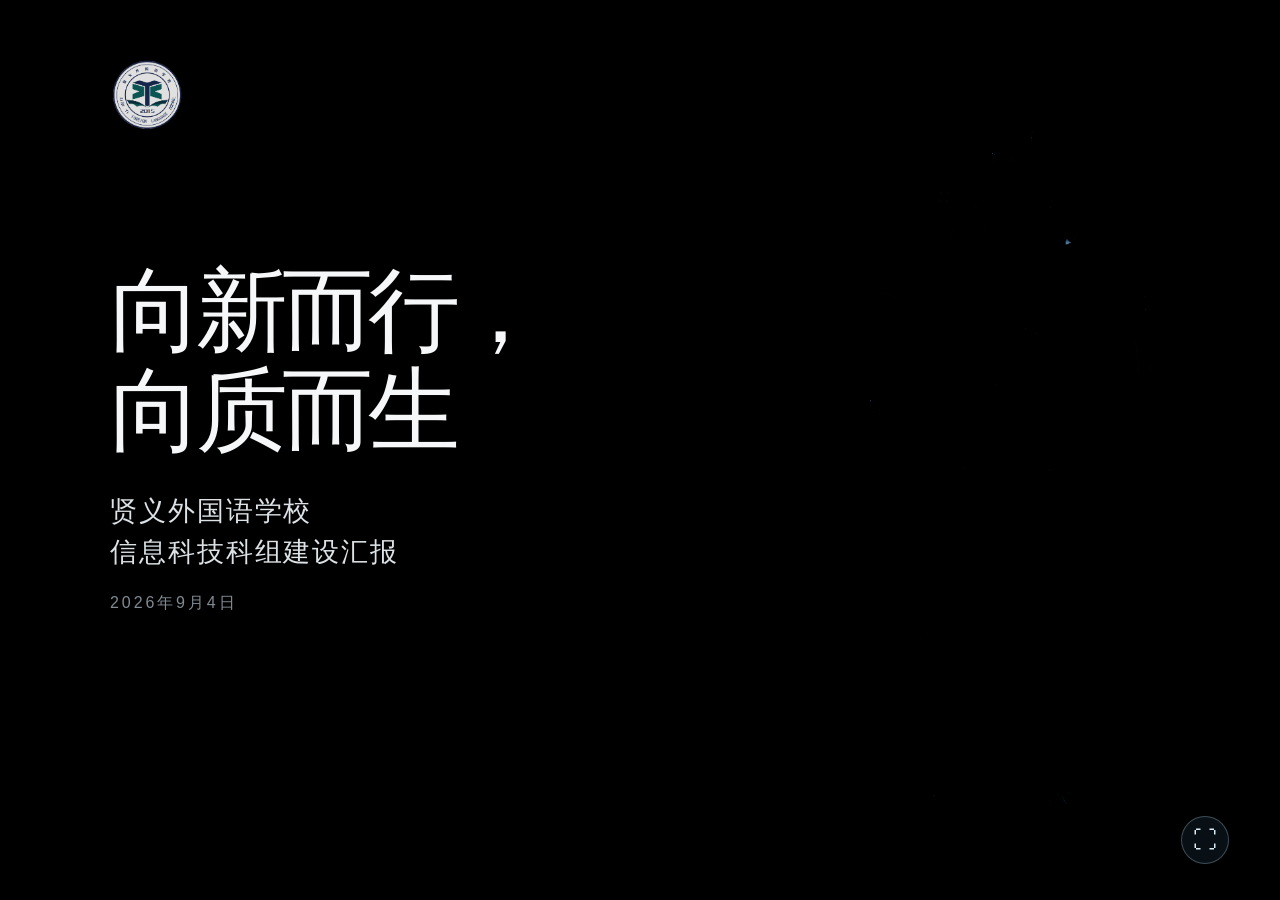
==== commit 06504338: "feat: add fullscreen control to cover page" ====
--- a/index.html
+++ b/index.html
@@ -26,6 +26,7 @@
       <p id="intro-status" class="status" role="status" hidden></p>
     </section>
     <noscript><a class="no-script" href="./xianwai-chappie.html">进入汇报</a></noscript>
+    <button id="cover-fullscreen" type="button" aria-label="全屏显示" title="全屏显示">⛶</button>
   </main>
   <script id="school-emblem" type="application/octet-stream">iVBORw0KGgoAAAANSUhEUgAAAkEAAAHiCAYAAADvZBhwAAAQAElEQVR4AexdBVwUTRT/Hy0WBoqNYKAi2K2c3e1ntxiYqIgJ2N3d3d3d3d3dgh1Ixzdv4Y477g7vjgPuYO63szs78Wbmv7ezb968eWME/[base64]/[base64]/BHwCnAEOAIcAY4AR4AjkBQIcCYoKVDnZaZkBHjbOQIcAY4AR0BPEOBMkJ48CF4NjoC+IBAZGZk+MjIyT2RkpG20c2ZXF+bESeiofKqHpE5Uv/T6ghmvB0eAI2CYCHAmKLGeGy+HI2A4CORhVa3CnEu06/jzl7/Psxfvfa7deuxz6twtn32HL/ls3nHKZ/m6Az5zFm/3mTBjvc+Icct8+nvO8+nad5pPW9dxPi27jvH5r/NonxYdvX2adfDyadp+lODonsIpntJ16T3Zp++QOT7DRi/zGTdtnc+sRdt8lq3Z77Np+3GffYcu+Jw4c8vnyvWHPo8ev+n07dsfSZ3oSvVkVeQHR4AjwBHQDgHOBGmHG8/FEdBbBJi0xoI5G+YkUhMH5i/HnIIkJzQ0VPzq1SfxpUv3xLv2nRMvWrVLPHbKapc+HrPFjFkRV6rbV1ygVHuxU8WuLtUbDxI37+At7uQ2SdzHY5bY02cRS7tGPGP+VvGSVXvF67ccE+8+eE58/PQ18fnL98SXrz4QM+ZFfPXmY/H1W0/EN24/FRzdUzjFU7oTZ2+K9x66IN64/Zh42Zp94lkLtonHTVsrHjp6qbjPkDniLn0miRnTJK7VYoi4uEs3sX2xNuJyNfq4NGkzSuzqPk08atwy8bxlu8Tbdp0SMwZN/OzZO3FgYKhCW6PbzyVKevvP5RVLjgjoe5s4E6TvT4jXjyOgOQJWLIszcyQtIdf4x6/fAxgj4sMYBZ9Jszb4uPaf5lOt0UCfAqU6+lRp0N+npetYn/7D5vpMnL7RZ9m6g132HbpYlZiVt+8+i4OCQvIyWiLmkvIQsQpQPcShYeHij5++VL1172mXI8eu+qzZfNRn6uyNPoNGLfTp2GuiT7Umg3wKlG7rU6lOX3Y/[base64]/yw+ff6WeMW6g+KRTFrUqttYcZlqvcSFynQU1285TNx/2BzxktV7mcTqofjPn8DYkqPYEqPcDP/0jD4/1EKAJ+IIGAYCnAkyjOfEa8kRIASICZBKeMLCIho/ePx6AOnOkD5Nvf88fQqX6+DTuN3wASMnrGyydedJYfrp588/xCxQXqKR0p3ob0BQ3nsPX4p3778gnjBtfbX/uo7uUrh8R5+qDd193IfP91m1/pDP9VtPvIKDQzswsEhaRI4kRrnYPT84AhyBZIQAZ4KS0cPkTUkeCDCJg1KJz4/f/uLDx6+IR09eLW7SZqQg0ajbwlPQnSF9mvuPXjPJTrgYkSjHxDYODA3baGfDrhbMJfhhAAUwaJCB1TMKGxHysoDiDDPxi1cfxTv3nRX7TF4lbtbeS+xQpoO4VnMPsefoxSz8jNjX9xtJi6qw5+PEnETfikuIGJj84AgYKgKcCTLUJ8frnZwRIKmN89+/QS4nzt5wGT91beO6zYcOcK7YbUB39xlNVq4/KL5575k4OCSES3gS6l8gglF4eITd4ydvxZu3nxS7D1tQvXQNt65V6vf3GjZmSYe9hy+4RK9U4xIi8B9HwHAR4EyQ4T47Pao5r4omCDApglJJT2BgoPjcpXviKXM3ihu1HSV2rNhZ3KX3FPHStfvFD568YhKeyCSV8JibmSJndms4FMiNUsULwqViMdSvVQ4tm1ZF1/b10K9nMwwf2A7jR7li5oQ+mDulP+ZPHYAF092xaOYgLJk1GIvZle4pnOJnT+qLid7dMXJwewzo1QKuHeqjdfNqaFinAqpWLo4yJRxQuKAt8uTKCstUiSrMErFnmoE5OYnR6ze+4o3bToj7eswRVqrVaOYh9maSoyMnrlb57u/vxJ6trIQoHcvPD44AR0CPEeBMkB4/HF61ZIuAIOlhrXP5+fOPy9Y9pxu79ps6wKmSq09b17E+C5btHnDr7tMm4WEREqXfBJf42GTNiOJO+VGnRhl0alMHngPaYMaE3li/dBSO7Z6BuxdW4tnNDbh4dAGO7pyOnevGYd2SEQJzM32cG0YP64wh/VrDrVtjdGxdCy0au6BJ/UpoVK+iwNAQs1S3ZlnUY0wTMTgUTvHNGlZB+5Y10bNLIwzu2xLeQzth6pheAuO0ZtFwbF87Fod3TMW5Q/Pw+NpaPLyyBqf2zcbmFd6YM7kfRgxqj24d6gllEMOUO2cWGBsnaLdmzJ6bPXPCs3n65G31VesPdXUdMM2reIWuHVp1HeuyasNhl/efvlZmaXIxxw+OAEdAjxGIV2+hx+3iVeMIJDkCTCpgwZyCvZ537/zEy5l0p0Xn0WLnKt3FHiMXio+euk5L0cWs0mIkkE5PaksLOBWxE5gTYjhIInN4+1Q8ubYOV08sxp6NE7B0tgfGjeyKvt2b4r/GYlSp4ISC+XLBKn0aVrWkP9KkTgX7vNlRoawjmjaojF5dG8FnaGeBaSKG6fzh+Xh6fT1O7p2FZXOHCJIpklSR5CqDVVpdNEDEiChIiNgzc4kIj3S5dPW+2GfSSnHFmm4udVp4imct2ia+9+iVKl0iLiliYPKDI5CUCHAmKCnR52UndwSsWAOdmXN58Pi1y/QFWxvXauYxoGK9fgPGTF3b5Or1h+LIiAhifHQq6TEyMkIBxrj810SM8SO7YctKH1w7tQSPrq7F/i2ThWkqmnoiiUxhB1ukSmXOqph8DlNTE+Szy4Ha1UoLkimSVJHk6s75FYJEa9f68Zg2thc6MImVs2M+mLH0Omi9nIQoEqLq7Jl3mzl/q0+9Fp4+FWr38RozeXX7y1cfuISHh7uw8ioxxyVFDAQDPHiVkxECRsmoLbwpHIEkQYBJe5RLfD5+Fc9dvEMsru8ursukAnMXbRc/fvpWzKQGOtXtyZsnmyDd8fbshB1rx+IRmzI6zqawZozvjY5taqN8mSLIap0hSbDRt0JJolWyWAG0alYNE0a5Yt/miQJzeGDrZEzy6SHoI5EOkhZTatSXZgRgiyhnJwKKMz8xueL3H764rFh/UNyy6xhxmepu4rHT1lZhTBLXIWIA8YMjkJQI0IublOXzsjkCyQEBK9YIQeLz5+9fl83bTzZu3nn0gIq1ew+YNn9Lk5dvPgofQpYm3hIfklqULVUYg/q0xKYV3rh/aTXOHJgjSHdcO9ZH6RIOyU6yw3BL0IMkR0UL26HdfzUEfSTSQSKp2e4N4zFqSEdUq1ICNJWI+NVCKin68vWneMXq/eK6/w11qd3Mw2Xpqr0ufl9/cMlQ/PDluTkCWiHAmSCtYOOZUjICsSU/[base64]/ZFMeEGRtcSld3c+nce7J43+GL4pDgEJL6xEviUzB/bnTv2ACrFkR9fElhmVZrVS7vBAsLM1Y0PxIbARMTY4Ep6tejWbQEbhW2rhotLOsnpWuRSKRplYxZBukqs4iI8OpnL93r5u45f2RJsWs7j1GLXO4+eOHC0lRkLidz/OAIcAQSAAHOBCUAqJxk8kAgtsSH3TswV+70uVviLn0miSvX7idesmqP+Nu3X+VYix2Yk+iD2DC/2kZtjIyMUK50YZBOz4Uj83Fs13R4eXZEdZcSoNVQjBY/9AwBsplEz4xW2ZHS9c0zy0AK2DXFpaCmlIj6XqlkiDWPSYZQgl3FAYFB4q27T4kbtBoubtJuVJVdB845BQYG2rL/HjmyUM1XlTGg+MER0AUC9CLqgk7yo8FbxBEABIkPAJc/f/+6rFh/oLG4gfuAjr0nDTh+5laTSAgru7SS/JBEp3b1MoJRwVtnlwlSBdLpyZUjCyuOH4aGQKaM6QSjkSvme+Lu+RVYNscDLRq5gBSxNWyLCUufjzn6X4lv3HkqHuA516VS7QEuMxZsJd0hkgzlYPH84AhwBHSAAGeCdAAiJ5E8EGAjbblVXqxVDk9fvi83ctwKcSkXN/GYyWvEL19/FENLOz5p01iClq2vmMc+lBdWRn0oG7tAR/ZrWHX5oQ8IkMkBgcGd2Ae3zi6PYnA71Fd3hR71yVIJkQiwg0hU4vO3H+I5i7aLy9foLXYbPFN85caDyuz/WpQ522iXi125hEgf/[base64]/o4RI+dQAAAEABJREFUFsorWDK+dnKJsLqIDBOmBMaHYYq/AUHw+/IDr9/64vnLD3j64j2ePHuLh49fC+7x07d48vwdnrFwJlnD+49f8POXP0JDw5L1/490v1wqOgvbfZAOEW1LQiv8RCIm71HdcuqjpZIhlkyqO/TwyRthD7PqjQeLt+w+VSU8PFx2VRlJhtKy9GoePBlHIGUiQC9Yymw5bzVHQEbnh42uXchuC63yunH7KUl9yBVjIJF0iF3+fWTNklHYxoH22jq4bQpoT6vMmdL/O6OepmBSB3zy/Ybb957jyImrWLvpCKbN3YzBoxaiW9+paNV1DBq0GgZxA3eUrtoThcp0hK1Ta+FK91Xq9Ue1RgNRo/Eg1GzqgTotPAVXq5kHajYZjOosnPJWqNUHThW7wr54W+RjzrlSN1Ss3ReUrlkHL3ToORF9PGZj9OTVWLRiD3buO4sLV+4LDJb/30A9RS/uapHdIdqWhGw9XT62EEPd2yK/nUaLwExZCfmZE6Zoh4xaJK5Sr5/L2k1HXYJCQ11YOJcMMRD4wRH4FwKcCfoXQjw+2SDApBRykp+wsDCHnfvPlqveaKDYbdBM8YNHr7SS/NBonhRh6WNGG3rSXluGAtr3H79x7eZjbNl5EhNnrodrv6moy5iVEi7dBaakbA03NGozAt0HTMeoCSswb+lObNt9GsdOX8elqw9w98FLvHz9UZD8kASIYRyvpocwadCPn3/w7sNnkMTo+q0nOHPhNvYdvoiV6w9i0qwNcB8+H226jRUYrMJlO8GhdEe41B8gMGWePouxZNVeHDt1XahXWFh4vOqTGJmz2WRCH9cmOLF3JratYYxl7fKgabR/lE19t5yE6N2HryVGTVgurlSzj3jJ6gOVAwMDuWToHyDyaI4AvUgcBY5ASkGApDrObNrAZeuOEy5VGw50cR82X/zs5QeS+pBTW/JjmcpC2HvqxJ6ZoNF87epl1PlwJRnOJNE5yhiDBct3Y/DIhWjSbhSKVuiKYpVd0byjN4Z4L8bilXtBaR6waauv334hLoaGLFdnzJAOuXNmQaGCeVC6uAPElYqhAfuA05YUJAUjmzpk1JGsW3v0bYUh/VvDc0AbePRrjcF9W2Jg7//Qv2dz9OzSCO1b1kST+pVAS8xpmw/a6NXONrugTExSk7iACwgMwqs3nwSmbPOOk5gwYz26MWaOpEwFSrVH1YbuIOaOmDxi9ohxC2XMVlw0kyqubMlCWDhjIC4x6RDt76aBJNGU1Tk/c+LPX3+KJ0xfIy5Xo6/L3KU7XIKCgrhkiAHDD46AMgSMlAXysOSOQMpoH/uIy0l+WKsdjp++Xq52cw+xh88S8Zt3fuUojDnbaPdP+z60T9eY4V1w7dRiYe+p/PYaTWGwYhL+IAbmxJmbmLVwG7r0mYySLj1AEh1iBKbM3ohte07j5p2n+PXbX6EyZBSQlumTAcD6tcqha/t6GD6wHWZP6isweyf3zsKDy6vx/NZG3D63HOcPz8eRHdOwY91YrF08QviATxvbCz5DOwtMDzFAxAj179UcxBSR5ev+PZsJRgaJCfLo1wojB7fHRO/uwtYftMR8y0of7N8yGaf3z2Y4LwFtYfGClUeSNjIcuXS2B8aP7CbQo9V2VSo6o2D+3EifLrVCe0gS9OLVR4G5W8yYPGL2aAqPpu4atB6OkeOWC1IwkjqFh0co5E+qABs2tUqM4uXjiwRcyHr1P+pCfXlGlkbyX7b78ftPielzt4gr1ekv3rD1eGXG/JNkKA97L3Iwl4U5S5aeHxyBFI0AvTgpGgDe+GSNgCD5YS10uX33qUvzDl4uXftOFT99/oGkPuTUlvzQCi9a2UMf5i7t6oKWuzO6SX7Qh/vW3WcgXZke7tMFZqeES3eB+SEmiJihL99+KtST7NqUKeEgbBhKTAgt26e2Pb2+HmSwkQwALpo5CKOHdYZbt8Zo1rCKsF1EPrscSdJ2U1MTZM+WWdhCpE6NMqCNYUmyNGN8b6xfMlIwMElbWxBjRpvIEiNGEiaSLJFEycTEWA4Dmna7e/8F1m05CmKMSP+oUNmOaNp+FEZPXo0DRy+DpuXkMiXBDUncSEJGW3YQY0h6RLHborRakTBFJPKzOEEyNHzsUnH1xoNdjhy/6sLCyjLnyFxm5vjBEUg5CChpKWeClIDCgwwTATayNWMuI3PZmcvNWuHw8vXHcr0GzhA3ajtKfO3Wk3IUxpxttItT8iMSiUCrukjSsXrhMNDKHpFIxLIm3cHaBVpltWztfoHRKVqhCxq3HQnSlTl8/KqgyCxbO9ItKeJgizbNq2OSTw+QJOXexVWC/Zrta8di6phewnQULdtXxizAwH40RVeaMXc0JScwd/M9BYkSMXfE5C2bOwT9mCTKpWIxBftMQUEhuHH7qaB75DZoJkhBu3bzIRgzZTVIx+iPf0CSokFThLSi7Pyheejctk7clqlFIK4vEwDJf93u5ZuPJXq4z6jcvL138Ru3nhQEYM/+T3wVGQOCHykXAc4EpdxnnxxbnoY1iqztlvr69UfFkeOXu1RvNEh88NgVkvqQU0vyQ4wDjbhp6ofs+5DOC6ObZActNaeVWT0HzgDp8NRp4YlxU9eCpDz+MqujRCIRCrDpObJUPG5kV4HhoamkQ9unYsqYnmj3Xw1BkqJs2ijJGpdIBZP0hJi82tVKY0i/1li3ZATunF8hSL1I4tWrayNUKOOoIOV69OQNVqw7KOgYkQ5Vw9YjMHnWRpy9eBckTUqk6ssVQxKxsSO64uKR+aB6/0tnSsgciSjJUGRk5Wu3HxdlEi+77v2nlnjx4mMFFp/[base64]/SKpCyO+kc1a1ZVm7bi4iICNy5/xwLV+xG+x7j4VyxK0hitPvAefz+k/hSIuvMVkK9SYma9K7iZG5FUZKhSBHyAsgvMhIVPnLiWpnqTQdWZv+toj9+BMpanub2hRhI/EgZCHAmKGU85+TeSivWQOdLVx6Urf3fkIJTZ28oGBgYWI6FqSX5sbAwE3Ztv3B0ASZ4uYI+jCxvoh4kVTh9/[base64]/umDSqDpuVI6ffozumglVekw6MvytmSuibHq0gkAulU9ejUAKsXDsO9i6uwZ+MEkOSlcEESMEa1mlahnb98D14TVgrK6fVbDhNsKpE17KgUCX8mBo2U2GnFHtWPzDgoKZX6/HQsPBtzuZizZ8xQyW/ffosHjpgv/q/zmMpPnr+lPcn4KjIGDj+SPwL0QiT/VvIWJjcEBMlPeHi4y4q1B1yq1h/gsu/QedL5qQSgFGss6QWRfhDzKj9qVSuN47tnYvLoHonO/Ny4/VRYml3SpQd6uE/HvsMXIavbk90mM0jxlewP3Tq7HHMm9xMUtEnpV3lreGhiIUCMc3Gn/CDJy+EdU3GRSQ9pBV35MkXk7ETde/hSsK5N1rD/6zxaWIafWIrVJBGk+p07NBc0vUt1VomPRFcIoPdHfOX6A3HdFkNcJsxYV4VJU8sCKMJcJub4wRFIlghwJihZPtbk1Sgm8VFY9XXz9tNy9VsOF4+Zukb8968w9UW6P7lZy0mRJyO7mjGncJQsVgC0hHr53CFITJ2ft+8/Y87i7YJ+T9P2o0BLs2Xt9JDyNRnHo+02Lh9fCFJ8JUvUpNCr0AgeoDcI5MxuDbKlRLaNiGGdNbEvaAm/7AapV64/[base64]/vRXsPmmHfvufEkh98v5Rn+WiAwS784AgkHwQ4E5R8nmWyawmTAAm6P6xhpN9T4PzlB041mnhU2LTjOCk9k+RHMnpVqfuTPl0aQdmZpr5qVy/DSCX8QVKf8dPXoXS1XvDwWoSrNx9LCyW9DbJhs3XVaGF5Ni3Xpo+UNAH3JAsESNm+cb1KoKX4V08uxiiPDsL2IpLGkQFLsvVEq/9IofrIyWuIiEhYi9VkdZpsQy2f5ylsdyKpi9xVFCUZihSBuHFhFdnZ87fK1Go6pPK2naeLsneS6wpBv368NvFDgDNB8cOP505YBKwYeeeAgOCyo8atKNiu2+iCHz59IQbon5Iflg8tm1bFmQOz/60XQYnj6djHAWcu3EHXvlNQuW4/LF29T7otBelkVK1cHPOnDsDNM8tA1ozLlS4MkUgUz1J5dkNAIEtmK/To3FCQ9pHhze6dGoDCJHUnheru/acxaWE/Yfn9j59/JFEJcq1VtRTIlAJNv5JZCBWFyK0i++MfIB7svdClS99JVT5//sl1hVSAxoMNDwHOBBneM0u2NWaMhILuD5OilKvdwqPC2i1H1F71Rfo1tO3D9HFuSGhlYvZxAO1uXrXhQHToOQHHT9+QbjxKHzpapXP5+CKsWTQcjepVBEkIku0D5A37JwL03/Qa0hFXTiwGWa8mvS9JJlpJRoYYyUTC4FELcf/RK0mUkmv8gsh+1GA2/UrMEO29poQafRtiVpFFwF4UiZInT9+sXKPxoOK79l/gukJKQONBhocA/dENr9a8xskVAanuT2BISMWxU9e6tOjkLX7z1k+tVV801UTLxw9unQLaADQhQfry9Scmzlwv6HaMnrwaL19/lBZHZZPUh+y20CqdrNYZpHHcwxEgBEg6SNaraQUgKS53bF0btKqL4oJDQrFt92nU+28o/us8WrBOTeEJ4Wxz2wh7ry2eOQg2WWk9gcpSzOmWG5QAABAASURBVNgUWYEIiCr//ONfdMDQ2fY93WeU/[base64]/wWu3nMdBnqs6wKk96WYXHcrhADgR+GgwBnggziWSXPSrIRo3T1148fvwt0cJvoMHn2RoeIiPACrMW0Ikzlqi8WjzbNq+PY7hmoXN6JbhPEPXn+Dn2HzIG4gbtg8I4sA1NBxHyNH+UK2mrDrVtjuT2mKD75O3+cmjgW9VoPQ+3/RmHA9lOY4O4Fcf2+KFWjF4pV7QHHyt1QuBJzlV1RpIoru+8CO+dWyObcHoXqjEC3uVfwJjj5I6VpC0UiEapUcBJWlu3fMhmyqxqfPHuLvp5zULXhQJD5hdDQME3J/zN9wXy5sGfDBHj0aw1TE9KPlstC34x0LISmwHIhAvYRkZElN+84Wrlxq5HFX7z+QLpCtIKMS4QYSPzQfwToD63/teQ1TK4ICKu/rtx8VLZ2M8+CZ87dpuGnI2tsPuZIOsQuiodN1oxYt3gEpozpCRo9K6aIf8i7D5/Rf+hc1GwyGHsPxYy88+bJhunje+PcoXno2LoWzM1oYBz/8gyPQji+PXyAWw9e4e7jZ9i59i6sGnXG6tUTcWznLFw8vAC3z6zAw/PMnVuOB2eX4/65VXh6wgv98oXi54cXOLhsJtoueoEAw2t8otXYqYgdyL7VMcbs05J7ic2hV28+gcwv0BL7fYcv6nyajKbE+vdshv1bJkF2exAlDTdjU2QFSVfo8fM3Rev/NyLvzn3nCrF0XCLEQOBHPBFIhOycCUoEkHkRUQgwyY/C6q/5S3eWa9V5TAXfL99JnEPMD+kFZWQ5zJhTOFo0cgHZ/HGpVEwhThcBP3/5Y+yUNajKJD+7D5yXknQokBvzp7kLUxUtm4jBLTkbMSkB+/wh6lewZWv0rGYPW+t0yJAuFSzNTWGipHcxyVwQTaqRECEq38tzT/BF98KMKOLJ6EzSGTK+eHr/[base64]/TjyGTLcTGoSgSPCfmgjY5rbB1DG9cP7wPNDmv5L/4937L9Cq6xiQNWqaMlOTnFrJTE1NMLhvS+zZOBH0PijNFAlTNjWWC5FwYmKpAlt3nrRv0GpoyefPP2izekxpETyQI5AQCMj0RglBntPkCID1iZGCBIhhQVKefJdvPHKq22xIhXOX7pLy8z9XfzWoXR4n9s5EzarEJzEqOjwYAyboVlSp3x9TZm/EH/8AgXrWLBkFo4ZHdk4HLWUWiWKkHkICfoKxaUz3ERaZGa0neWPv+nHYt6wrKgX64u2Hr/jgB9QYOQp71o4V3K65LeCcOiYfIsIQzpkgjf9N2WwyCZv/HmfTZLWqlZbmp33JajUbgsEjF+KT7zdpuC48NDV3YNsUuHVtrEhOxCRCIqSHCNmYy8v43CJPn78tW7/N8Mo79p3jq8fAf/qKgExvpK9V5PVKBghIJECO67ces2/bbWxBvy8/yrF20ZwW6QUxr+JB+jYTvbtj4YyBsEpPJBTTxCeElh/Xbu4p6Fb4+n0XSKVNY4mh7m1x7uBctGpWTW5ncCEBP0kRkJUERYSGQ8rLGBnDLGq2BkA4QuS4HBFMZZgnhIfHMEEsNT80QyCfXQ4snzsEOxiTWbJYASEzm37Ctj2nUaVef0yftwVBwSFCuC5O9E4OH9QO65aMVG6INFoiJFk9FhgQJB40Yr7L2KnrqoSHh/PVY7p4CJyGThHgTJBO4eTEZBFgnbF09RfrAAt4jV/pMGLsMoewsHDqre1YWpWrv0gBec/GCWjfsiZLptvj67dfcB8+XzBEJ5k6oFUwrh3qC9MMfVybcMvO/4RcBFkmKDwsIoYJEhnDzBjRv4hYTBBgJMcEhYFljU6r55fQ77h64Tl89XBFG20KTJsDkxI1bRZMSAaHhGLukh2o0XgQTpy5SUE6cy4VnXF4x1SULVVYnqYoWiIEJhECcjGpkLB6bMXavZU7955S/NefAHr3c7O+wZo5bk8I/JfUCHAmKKmfQPIun6Q8zj9++5dt3318wTWbD9uz5joyl4+5NMzRoeBoFQwZHSzsYKsQF58Amvpas+kwxA0GYOe+s1JSNN12+sBseA/thAxWaaXh3BMXAiKYmMV0H2Eh4Qj/9R7Xrt7FmUvP8D5QkjcAT86fw6adJ7Buy1FsPPsFkbJMkAFNh4W8P4+hvUaieIV+aO59AFd/RkgaqTdXWk5PCwdIgir5L799/xld+kyGa/9p+PDpq87qasOmjDev8Eb/ns0hEomU042EOYspGAlRpTPnbzs2aTsi76s3H4lz4qvHlCPGQxMZgZheLJEL5sUlPwTYyE7Q/[base64]/xlu6Ar+0JUlke/Vli/dCQyZUwnKSrmKmIPHcgEIC+MkP/F648OjVqPcjh/[base64]/PbUXXDqPRddI+HHj0Kyae0iSxIz26yaN7YA+bVpZYMqdVkFPnbEKtZh64eOW+zmpYubwTaBFB+TIk4FFCNjJm9divP/75O/SckHfV+oNcIqQEKh6UuAhwJihx8U6WpTGpjyABYo0jKQ8xOk5LV+2t0Ln3pHL+AUEOLJykQtnZNSNzChKg+rXK4cCWySBbPCxeZ8fx0zcEfYgN247TCjWBbk1xKZzcOxP9ejSDmalUe1eIS6xT8MsDaFG1P1qO34+ta3dg9/vwxCpap+WYyEiCwmUVo0VGMjpBkQgzSQ2j189w89J57HsRBJGxMYwlNQkzFEmQETJXaonezpZRNbdMD6vMBdBhyCDsXD8UXlVT4frMoSjeaAI8ll3Ajc9SdikqfRKeizvlF4wejh3RFaT4T1V58eojWncbCxogSPa/o/D4uCyZrbCJSVb7dm+qSEbEHrkI6QFkZxywXXhkhIPPlDUOnt5LCoSFhaUoiRDDgB96hICRHtWFV8VwESDpDjE/jhEREfYjxy8vOH7G+nIREZFxrv6i5g7q01KYjrK0tKBbnTia7qIlwl37TsHnrz8FmjmzWwt2hlbM90SuJJ76Ms9WEM5WQrWAyBdYtfstgqJvDecigrEsExQWgUhE/0QmiFEXCkeoSU40rEwN/oHjJz8gxMiEfRGj00aGgQmRom/08BL4EnM9ZsFn/XU8NSkCr7WLcXVlLwyrbIy/odH1NUqFvE55YOL3A99f3cWGuXPRoOlQ1O2xENN2P8S7gKQX9RkZGaFz2zo4vX82mjaoHF1xgAYItZp66MzQIpXjOaCNMKVtrsyaemSMRIiNTPJv2nkib8dekwr7+weRCImmzaR14x6OQGIgwJmgxEA5mZYRWwIUFBLi0GfQbId1m4/SfH+cq79SpTLH4pmD4O7WAiKRSGcInblwBzWbDgYtEZYQ7dq+HpP+zEoQO0OSMpRdw76/wr5li9Ft8j38kk2QyhZtWuWRhrzaeQQ3/khvDcYjxwQxTkb6qWcfXDOpqCcCoeFmKN6pOapnAN7t2IfTf4xhJGllWDgipNyTJFCPruxZdeuWG6enTEO1Sj3QcMYDmJWoigE9iuPrigXwXHIe131/48bShZj/KrreRnnhuXIydk+ohQJfL2BET2+08NyAtVe/Ijg6SVJdrJm0Zs7kftiwbBSy22QWqkFbxJChRe+JKxEYqJsaNq5XCdvXjkVWa/bQhVKiTyLG/8pIhNir73D+yn2H1q5jCnz//odLhMB/iY2AtC9K7IJ5eckCgTSsFYIEyN8/[base64]/HF93R5cEISLFoyxa4lmNp+wxn0gGqz4GP2YRCjauxd6FjSHuXU+NHbtjnXrRmNx1wIw+x0ig1F08iS6kA7Psd3TBVtYkiqs3ngYtZsPwfVbTyRB8bo6O9pj/9bJcHbMp0gnUl4idOf+i7xNO3oVev/el0uEFNHiIQmIAGeCEhDc5Eo6tgSITTk5tOw82uHi1QfU25FekFLdH8KjZLECgn6CLpe/X772ELWYSJ9E+1QGuQ6tauHozumKdkwoMhGcCOHCxqBCUYG/8OPrC+xatAitWw5AmSYTMe1FAbhWtRSiweQDJ8ZMQu/5p7B7+Vx4nfjBckdH6e1FBGOTGAleeMgPHJ0+C13cp6Or+2JsDrdFkUJ52QfQDuE7FqJTv2noPGgePCdvwMonYZDVRVc7AAAQAElEQVTmDA/T87aG4NmR85AIedi8F4qkhfAzSmWNcjWckTXAX7gXTqmsYPTkPLacfY+YVWMmyOxQGq1rZIfuJn2F0uJ1Iv2gaWN7YfXCYZBIbF6/9UXzjt4YN20tyM5QvApgmYnutjWjQZIhdhtziBinLIJUR4gkQq9efXBo3M6rwOPHb7hECPyXWAhwJiixkE5e5ZCUJx9rkuOrN772zTt62d9//PqfEqD/moixZdVoZM5EfR/[base64]/DvgiSJNfTa7UqJXBs9wyprhAb5GDZmv1o0nYkiCmKb7UtzM1AZi+GureFSCRlf6PIRspIhESiAp+//crbrJNPocvXH3OJUBRC/[base64]/QSdh84hy1btmLotNtSxsCyTAUUTa1XDZOrzN+Hp7HbNzpIlA9tir3F1Ik7sOP2V3y+thUD1nyKjjRFhcGuaJnLApmLlkXjopbA14dYNmQ6Fj4NjU6jvxer9GlAukJkcVoySHnw+DXqtvDE3oMXdFLxPq5NsHT2YMFEhZSgCMYQyUuE/P3/OrTvOa7A0ZPXuEQI/JfQCBgldAGcfrJCQCoBunLjgX3Ljt72X7/9cmQtJCaI4phX/jA2NsLMCX3g1q2xfEQ87s5evIs6zYeApsGITLq0lqxz9RA2PCURP4UltTM2TwUzSSUsMyFXehMgdXaUyS4J/IZ7XzOjZbv87CsQHWbC4nOKhJuwB1vRafQFvNPb76cIaXI5wKVUEVQq74z6bVqgfbaPbKrzAJauP4J1O89g+8FLOHDyBk5euIdLjDm69egNnn4KR/5GzTG4TxuMnzwaZ+ZWQ24GjdBovTsF4MaOK/gcXS+TkjVQx7EYOtTIgOdbFqJZv0N4Ex1nVrIdpjaziXrmPx9j08WA6Bh/fP4bHu3X/[base64]/WrJszxQVWxRDNhMzZC1UER6TvHH21ALsmdgSbcrmQLbgx9i44xae/g7HlyvHcco/uiWZS6BxQYvoG8O4kCRo3ZIR8OjXGkZGUZ8I0rcjg6MvX0sUwLVvS5kSDtgRe+WYiI0FRPISoYiIMIehPksLbN5+kkuEwH8JhUDUPzyhqHO6yQWBNKwh+ZhzvHLtgX0ntwn2QUEhjuyewiiOeeWP9OnSYNNyb5C+gXyMdne+n78Luj/zlu6UTn9161APtMqMVoFpRzXhcoX8+QnJdzCVtTG+/goXCotRJg7Br+BIGGV2Ro/a6YQ4IBSXjpliyJzWqJs/[base64]/JUq2EiM38wnHo2M4nLYeVu5cjEenZ2PXxKaokd1UiOKnREQg4hfObL0LyaRWuio1UDGjEQKenMX2N+H4/fwWVs/ejhUrVmOg9xosuRyOku27Yd3GKTiwygNj2pWGY0ZzmH15gPPvdGN7JxFbLy2qbKnCOLxjGqpUdBbCAgKD0H/oXIwavwJhYeFCmLYnMmBK/[base64]/cqD9p4eOHZyMdY2tWaSS5FBI5UpYzqsWzwCQ93bgnT8qDFrNx8RpqVpbz6619ZlzJAOW1f6SJksKZ1I5RKhTduO0X5jNPiSJuUejkB8EDCKT2aeN3kioK0EiBiUHUwClD1b5ngDQ/o/oyevhqfPYoSGkcQEINs/pEtAI8h4F5CgBMyRr5oLmjTtiBUDC0Ki9vJszVR4nPgpLTlSYirZ1AaN2ztCIlL7duQAzhiGxURpW5Kb58+T67gb9bdjTRPh7Ur27K78wvnzEtvflqjdvQ5cCtjCpXkrLFg7D/e3t0GOS7vg0a0fSrvtx8NgS+SvWBG1c0ueLCNloIdIJEIf1ybYvMIbxLhQMy5cuY+GrUfg2Yv3dKu1I1MWq+azacS6FWNoiJRLhDzHLC+wadsJriME/tMVApwJ0hWSyYtOXBIgilNobQnnAti43Au01FYhUsOAX7//opPbRKxcf1DISaPP8aNcQbZ/9HP6S6imkpMFinRyx/xGEqYwHB99w6XpjEyNEPUCGiGbS33USRcdFXgbS058hfQbHB3ML4mHQKo8RVHMXFLeL7yyrIpRxZ/hjISHtSqFDiVkXwUjWGbNidzRy/2/X9yFxfcCJQSSzZWmx/ZtngiHAlETuG/e+YIUpk+evRmvNtJ7PXdKP6mtIimxSHmJEOPF8nqOXVKYS4SkCHFPPBGI6oPjSYRnTx4IxJYAXbn1xKGDGjpAxACtXzoSaVKnijcQtPqkUZsRoGXwRIyYqo3LvNCxdS26NTxnnBENxs3E9c0+2Ll1BtY1ShvdBiNYmBtH+9klfWG4NpBI+SNwY8NZPDMYi4Ks/snsMM9bF5sOT8L66e5Yu2EBzk8vg0+7b+F3dDvTlCoPZ8mjjA4Len4Ru95F38ASNulknq8kOBlcaQPiXevHo1b0lLT/30B06TMFi1fujVfrjIyMMGtiH3lGSCQvEUJEpAPpCJFEaNuuE1wiBP6LLwLqM0HxLYnnNwQEaGibj1XU8dGTN/bdek/85yowXTJAxPgQA/TqzSdWBYD0i/ZtnoTyZYoI9wZ7MjJHjiKFUb6QFSL/SDgbU6Q1l339LODUogYKSBr56jjWPgiS3PFrEiBgntkO1WuXR02nzLAUmSF/k+boUDEH0hilgf3PM1h2/C1+SMV1Qbi/7xzeSuqZqwIa2plJ7pLdNbWlBciwYr8ezYS2sQEUJs5cj4Ej5iMkVAqKEKfJSSkjRAQkEiERnCAS5SeJ0BDv5YUPnbrGdYQIH+60RkC2F9aaCM9o2AiwDsyMuYysFTmZy/fuw2eHDj3HO/z+E7cdIF0yQDv2nhWmwH7/CWBVAKq7lMCeTROQJ1dW4T55nMLx56eECbJE1rTGcs0yz1sZrsWjwzJZQ/QtgE+JySGUhDdGqVCwRmNMXTwTjy7NwSavMgjYNRfVanui48RdWLVmHYZv+S6tYIHGlVDAXHqbLD0ikQhD+rfG/KkDpFaghfe410SQdEjbRitlhETREqFIZEck7EgiFBER5tBv0JwCV289TlCJEPgvWSPAmaBk/XjVblwallKQAH3//tu+bfcJ9p+/xm0JWpcM0NLV+4QRJClDs3qgV9dGgpFFXUyvQZ9+of74+DsyukaWyE5WpKPvhItJZjQc3BUTZk3FwxPjMLFGRpgIEfykTwiYWKZBBruK8F4wHdd29EabnD9xeu8l3A+LrmUqZ/RqkF2qEB8dmmwvjepVxPY1Y6T2hEhhumXn0fj6TaJErnnTlTJCUWRIvJYboiiJUEhYaN5ufSYXfvz8PZcIReHDzxoiwJkgDQFLTsmZ9EdOAuQfEOTQqfdEhzdvPxFDlJO1NSNz1OmwS8yhKwaIlY/x09cJjqiLRCKMG9kVIwa1l1qqpfBk40J+4vn36NaYZETeDCbRN5KLEayca6BrjTzIEC0QksTwa2IjoF55Jla2qNuxC9bsWI7He7ywZEJ/bNsxCK1ypKwH6Oxoj90bJ8A+b3YBuPuPXqFpey+8ff9ZuNfmpJQREilKhH79+uvQznVsgQ8fPnOJEPhPUwSMNM3A0ycrBNKw1hDD4xgSFmbfs/80+zv3X8ZpCZoMm+lCCZoMrQ0euRAkBWJ1gKmJCRZMd0enNnXoNlm6gGdXcfZHVNNyN2uMylZRfn5ODggYIb2dIxo1qohKuSyQEjvWHNkyY+e6cXB2pC4FoJVjTduNwsPHr7V+wBJGqGHdCrFp0OBMKhH68u1X3rau4wp//elPEqEMsRPze46AKgRS4ruqCouUGE6bGtmwhtsNHD6vwLnL96j3UikBsrPNjrWLhsd7FVhgYDBc+0/D9r1nWNEAKVmuXTICDWqXF+6T8pRgZYf/wPHVZ/EJVqjk6omdw4oiQzJ7+0iyR1MgZDeGPnx3H7zErbvPQBa/L119gHOX7gqr/mi65Mr1h7hx+ynu3HsOkho8efYW7z58RnCIxEAh+C8hEAj3x5sPAQhPCNqMZgartMJWGxIL01++/cR/bGrs8rWHLFa7gxih2RP7okoFpxgCIkWJ0Ku3vg5deo4vEBgYyCVC4D91EUhm3bC6zebpohEwYdfUoyetyrrv0CUH5icmiKRDzCt/0P5B65eOlBpKk49V/44szLZxHQeJXRHarHHbmjGoWJYEUOrTMbSUAW8f47VjF+w9MR/bBpREDlPDagE9N2JUzly4g627T4P2cKOtE7oPmA5aIlcBvwAAEABJREFU0Ve2hhvsi7dFCZfuqN54EOq08ESDVsMEGzItOnoL+7616z4e7XuMR5tuY4UPY9P2o9CwzQjU+28oajb1QMXafZG/RDsUrdAVNZoMFtKStHDqnE1Ys+kwDh+/KjBVHz59RWg8ViAZFvK6rW3Yx3Po2cwTfba9xV8yV65b8gI1ifHDJvUrCfd//AOEZ0nPTwjQ4kR2hJbM9gBJomNll5MI3Xn4Km/3ftMLh4WFFWLpuESIgcCPuBHgTJCAT8o6sRG7BXOCBGjt5qMFVm44RMyPSglQurSWWLdkJOJrqZk+pO3Yh/DmnacC4LlzZhHE546F8gr3yflkmbc8+rtWQeks+s39kA7HvsMXMWHGeoFZkTAmThW7CoxKh54T4DFqIabN3QzaOuHIiau4zaQ5n3y/xXsvKcnz//XbH0+fvwOZTNi25zTmL9sFrwkr0cN9usBUla/ZG8RwFavsKuwpR8uyV204JEiWgoJDJGT4VQkCv5/cxuOAL9gzdhiaLXiOACVpdBFETMucyf3g2qG+QI6WzbsNnokDRy8L99qcBIkxk0TnzZMtJrtIUSJ07tI9B/Z/IWsTXCIE/vsXApwJ+hdCyTOetFGcL1697+IzcaWYNbEYcxTGLvKHubkZVi4YJrUQKx+r/p2EAbr38KWQiSzO7lw/Hra5iRcTgvgpkREgxoWYGGJoSEJDjE6lOn3Rx2M2lqzaC5q20ucpqu8/fuPB49fYsfcsfCatAkmWCpXpiNrNh2CI92Ks33oMNCWXsqVGYXi3bxHajTuPV8HB+PDgE4KF/1k4/I3NGAcRgXjugypQU3YSiUTwHtoJwwa2FaJp9WffIbPjxQjRlh0blo2SrkQTCEedpBKhSCPk37D9hN3qzYdIP4hLhKLwUX7moSlSfy/FPnYm/ZGuBnvzxjdfD/eZBcIjIuwYIMSJkH4Q88YcNBdPysplStBMWUy4pr7YDFChgnmwZaUPsmS20pQUT68lAj9+/hGmIGcv2o4ufSajlLgHaAqLprNoaoukLvSctCSvN9noQ/voyRts2XkSI8YuE6bkiDFq0Ho4Ro5bLoQ/fvoW7F3QmzonZEX87+5EV6/TOLl1Hqp32camZEvAFvRLi1KlrGH69Qp6tp6Opff/IoFmx9C7WxOMGtKRCgU9n/gyQiSRJsk0SagFonQSMX5OhPSQsSM0etIah3OX73KJEPgvLgS4JCgudJJfHOn75Pv9969D5/5TbX7/9qd70gtS2tLJPj1Qq2oppXHqBtKHlabAJBIgYoA2r/BGBqtYew6oS5CnUxuB1299ha0MmnXwQjE2ddS592TMXLAVJ87cxOevP9Wmo07CTBnToXBBW1StXBwtm1ZFh9a10KVdXXTv2ABuXRuDLAsP7P0fBvVpif49m4M24+zRuSG6dagnrAhs918NQTG+dHEH0DQpSSChox9Nxdy9/wLrthwVJES1mnmgdNWeGD5mKU6duxUvC8c6qmKCkAn7fBnD3HfgfngU+cBH93DLvBYWDyuODEZpkMvKBP6PL+P842vwaTsSg/f7RkuJotLr8tyjUwOdMkIkSSYJtZL/iRljhPJAhKIRERH5ew+aaffmjR+XCOnyYSYzWkbJrD28OUoQYKNeqQQoPDw8Xz+POQVevHhvx5IqlQCxcOFj1bp5NfJq7ZKEAQr/g1vH7+NTClxkxJ6zoJ8zZfZGVG80CFXq9QdtZXD91hOtJR802i6QL5ewMue/xmL07d5UsOW0dLYH9mycgMvHFuLl7U24dXY5Du+YijWLhmP6ODdMGOWKMcO7wMuzI4YPaidYFiYmyN2tBTz6tcJQ97YY5dEBPkM7C/QmMYZ74YyB2LFuLM4fno9nN9bj7oWVOLZ7BtYvHYUZE3rDc0AbgWGqU6MMijvlR3abzFrbkyImcMO24+jkNgnOFbvCbdBM7D5wHhKL5Vr/6fUlY/h37B69EDu+SCqUCY361EGeu3sw7WIGdB9YFbYmwXh78xV+U5LITzhx40eCWijXNSNEEur5U/tT7WOcKFoihCjL0r9+BxTs0m+SPRv4kc4jDfrAfxwBWQSMZG+4P9kiQC9/PtY6x0mzNtifOnfbnvzMURjFMW/MQTY56GMVE6K5L0kYoBA/7BrjhSaTr+J9qOZ1NsQcJOU4c/62MPVTplov0EqtBct349nL94rN+UcIMTy0Ss+NSW4WzxyEi0cX4P6l1TgeFyOSLTNMTBLGMKBV+jQoGBcDdnwhHl5eje1rx8LbsxMa16uEvLJKs/9oryT6b0CQoKfSf+hcJjHrhrau40Cr0UhnSpLG4K7GGVFvcBe0yEU1N0WxDm3g3soFnXq7YflwZ3w9cx0X7/5Amnw5YElJYMGmSHMhteBPuFMPJRKh/UcuaV1g7eplBAZbgUAkzEkiJIpEkecvP+To5zE3LUtjxhw/OAJyCHAmSA6O5HXDJANmzGVkraJRUL7te884LF2934HdE/NDYRQn1zE4FbHDjHG9WRLtD7IDRCPse9FK0IkyBRb6GVuGjETvXZ8QEuiPwHDt66/vOQPYR3vvwQuCAnOxSt3QoddEkBKw35cfalc9VSpz0EjatUN9zGOj6TMH5uDexVXYxKYqSXJTr1a5eK8GVLsy8UhIy7GFdnSMaQcxbkI7BrZDvZqatSMsLBznL9+D14SVgs5U/ZbDMHfxDpDto3hUM0myWtpXxZxNEzB7xCCMzn0NPbstxfbXwbDIWQ7jFnRHiauLMfhuSYyon5nVLwMKZzNn16gjyPcpLr0OShA9odiMUD/POaBpyaiSNT/369EMjepWlM8oipYIiZAdENmdOnez4Njpa+1Zf5iDuTTgP45ANAJG0Vd+SZ4I0MtODI/jnQcv7If7LI1TAkSKysvnesLCQo4v0ggZ+oj0HDgDt+4+E/LR3H2i6ABF/MWLp3+EMhEUgICIKG9yOr968wm0Cqo0k/j0ZR8OWsru/zdQrSaSPaZWzaqBppWOMcnOoytroiQoQztJJSgikUgtWvqeSCrR6tYYi2dFSbRun1uOtYtHYHDflsJUmrptIEZ++vwtINtHLTr5gKQW9B9XN3/ipouA34l1GL75JX5H//+N0udDQyc/nDFvirX9rbCp70SMPfMdEZa50X7ccAy1vo3tv8pgSKcisPz9GffPn8CUoSNQsqYXmjUdheGH/RJETyg2I0R9hsR0BrT4TR/vpsyGEBMGIRUjVygSIvHy1ftcdh24UJbdZ2WOHxwBAQEj4cxPyRUBWvFl89s/wK7PoJkFgkNDiSHKyRqrIAEyNzPF8nmesMlKUSyFFgcbYWHwqIU4zaZnKHueXFmxYeko3SpBB/tiu/cwVO+3GfteBMaMVI3NYUWtpYJDApKNJCgiIgLHT99A+54T4FJ/AMgeDhmfo2b+y9HUUK+ujQRbTNdPLcG0sb1Aej00xWRklLJefVpaLa5UDAN6tQDpMl0/vRSkh0SK3GamJv+CUoi/euMReg+ehQq1+4CkQ2QdW4jQm5MRrEtXgN3lhfhvzDmw10OomWVeO/xY6IOup/Ng8txa+LtoLDovf4zvSIMy3QZiVWsTXL7hj7939mNg/6WYffAFi2NZw95h7RBveBz/kSAWpokRIiV5VhKCgkLQyW2y1hI3C3MzLJ87BFmtMxA5WUcPNzNj7/MyRij/MJ8lBV68+ZA7MjIyM3MWsgm5P7khoF57UlZPqB4mySkVdQCph3gvzvr2wxfJNFgaZQ2cyj6QxYoSj6QsVr2w8dPWYdf+c0JikjzQMlbrzFbCvS5O4b8eY7bbcPTb9QoPT+9CjyauqNRrBRYdeYr3IRbIRGM+oaAQ/AqKHgoL94Z3+vnLH0tW7RWUm7v2nYKzF+6o1Qh6hkPd2+Lk3lmgKa4Rg9qjVPGCSGlMz7/AIqknrUgjRe47F1Zi0cxBIAvHJEX6V15fv+8g6VDZ6m4gPaL4SDD+VZam8Ubp7NF9xih4ZTmDLr034sTncMAyDxqWN8ejLbNRf/xXdJjvjhqPl6H5iON4FCCCjUs7rJ5UCp/PfIBjn87oV90WWdNYIk+pqvBmDNOUahnY3JKmNVEvPSnJ03Og1GQkk5j9j5++0q3GziZLRoERogGdksz0rbMMDAqy7jVwdr6gIG5RWglGKTKI/hgpsuHJudE0wmHOhrXRbvXGwwUOHb1M3I1SCRBLIyxhbtqgMnm1dotW7MGytfuF/GlSpwIxQLa5qQpCkE5O4YFBMMmcWZBvRxEMw6sLRzHWwwtl223Fo0jjqGCE4I+BMkFk48bTZzFKsykvstpMFpyjG6X0QlIMknBM9O6Oa0zas3fTRGH5eT67HOA/9RBIbWmB+rXKYe6U/[base64]/yCjatVsTBVrjX5cnMphj6Tp2CW9v7wq2C5AOVBsWadsfBNe1RKatpdHGh+BMcEe3X/wvpmJB+T/MO3oK14807TiI4OCTOipN0R/[base64]/ebWdjWqkq8H8/QPyuXnMKhASGmbHWmnDnML8d45smTFrYl9QJ8TitTpOnbsFT+/FQl6RSCSMpsuXob5FCEqAkxHSF6wM7yXz8er8Ejy8vgyHxtaAczpjmKei2T+wH2OCDEQSRHspVWs0UFjpde3WY1Z31Ye5uRlIufnQ9qmCng9N35DUTXWOlBSTMG0tWthOYIhIyjZ2RFfY580eZ0FkmXvhit2oVLcfvCasxLfvv+NMn7CRRkidrzpmL++Koi/uw1daWAR+vH2OkyfuQTCk4P8IMwevw7HLu9Bv4Uch1buda7HqWdyMuJBQRyeawqLBExncJJI0xeg2eJZgYZruNXVD+rdG2VJRTJWQV8Rm9ERIDyA7ImEnEokKDvNeavfy9UeSkCtVEWBp+ZECEDBKAW1MSU2kl5mmvhw8vBfZvHnrR/cSzkAOBxrxknE6ssUiF6HBzdMX74WPN5nCp2wk1qal1eTXuZTTSxMAABAASURBVAv3x5Xls9Cy/2JMWH0aR277wj9VOmQwl/yFRTCTYYL8gyN1XgVdErxy/SHIpg8Z6SPLznHRzpUjC0i359rJxYJyc0JI2eIqn8cBxGx2blsHp/bNBu1dRZbU2YdUJTRhYeEgW0OV6vTFnMXboa1UQ2UBKiKCXl7FgRdBcrHG6QugQ3tHEAcgRGSyR2kHa1gZC3dRpx9n0bX7DtwLj7qFaSZkTyObIDo8AS9p01hi7ZIRgsVwKubk2ZuYOGM9eTV2xsZGgumHjBnSyeeNlghFAEX8A4NyuA2enTYkJMRMPhG/S0kIGKWkxqaAtlqwNtqs2XzY9tCRyzQfpVQCxNJg2MB2Gi0Vpjyyjubsu/WdAv/oJdr9ejQTpmRk0+jMH+KH3WNGoemcyzh36hTmz1iEzh0GomjJtnCo7YkmfeZh+JwDOPImOLrIUPjr6XTYk+fvQHt3/dd5tGDdObrCSi+VyzuBRsfnDs0FrfKKD8OqtAAeqBUC9FxoJeWFI/P/+VzIEOOM+VtRuW4/kIVqyYBBq4LVyGSaOhAbhq/BQdm5rIg/[base64]/4ZIl/tGBP+B77dgRETnSsiLr993eHgtQu1mQ0B7d6kqK7bEoWbVUvGarlRVDg+PPwK0kSdJ6K4yCd30cW6IS0JH23QMH7MUNZoMwpETV+NfuAoKxtbOaJv9Cnp0XIgtL0kiFIGvF7di1OG/0TksUbtrPlzxGgePfV9gkTsfKlUphjKOpTB82RQsda2BQbMmYmHjLDCLzpHYF9vcNoJ9J2MmzaGyh49Zhms3454qpnTKnEtFZ2GrFyVxqdiLX4gxROL12465HD5+jdsPUgJSSggyMsxG8lrLIhAZGWnBnE1YWJid+/D5BUJCwon5obnujCydXF9GekAzJsTPIjQZ7Lt09QEjDZA16DmT+iKuqQEhodYnI2Qs2RjzV83AvRtrcHP7SCwc3gLdGhRHKbsMMivFYhXw7T2unb+MjWu3Y+zYeeji6oXq9fugaLkOyFm0FbIxl6PRWlwONoZRrKy6vKW9qEhRtnK9/qARLdn9UUY/XVpLJp1rK6zwUkf3RBkNHpY0CFiYm6Fl06ogXa1ta8agdHEafyivy4tXH9F9wHQ0bT8KtKeb8lTxCDWyQh3Pzqjlfx7ujd1QoWl/lHU7irfRJI2KNMHwts2wZHl7ZN87De1m3IB0nz1zGzQc0B1DamSFRXT6pLpULOuIMcO6CMXTKrwe7tPxQcul84P7thKsowvEYk6mEMEakcjLgvIPG7Mk/9efP/lqMQZGSjuMUlqDk2l7rVi7nBcu3+ty78ErMfMXY47C2CXmID2gBdPdEZ9plbWbj2LdlqMC0UwZ02Hl/KGgrQuEgIQ+GVkgW0EnNG37H8ZPGoZ9exbj5e01uLnDByvHd4Rb+dRq1yBTmaZYt7YnmmQ3QUL8QkLDBFE+6YSQoqyq1V60mq57xwY4f3g+aEXLv1YhJURdOU3dIVC2ZCFhE1iaLovLTMGN20/RrIMXXPtPw/OXH3RXAUbJJHslzF3SHlXSBuDV8y8IYGHCka44Jk6qh4JmgHEmR3gsGAHX0F1oOWAXrvyMEJLo06ljm9rSKXZSMCd7WbRljKZ1JInS/Gnuyo22RsIoErD8/[base64]/SBRZKTtgcOX8+w7fCknC1ZQIWBh/EimCHAmyLAfLL2s+UJCwh0GjVpgEx4eTvcmyppUhc2N9+jcUFmUWmHvP35Br0EzpUtWJ3q7onQJ1WJ/tYjqNJEIxtSdIepnmtYGxcuWQpNmddDbrTW8h3XFJK+emDGyFTpVzol0CfDPJ9P/Y6asxn+dR0OiLwUlvyoVnISpE+qUSa9ESRIelAwQMDY2QtsWNXD24FzQkm3S91LWLJoiJevg9VoMxZ37L5Ql0SrMLGtRuI0ZiSO7pmLX1P9QOycTAcWmxKSrBZv3wa5ZDVEuk3Hs2CS/J+n14pmDpCvGDh+/ijmLd2hVL3GlYujeqUHsvOYsIE8EUAQi5Bg5dlla3+/flQDFUvEjWSJglCxblXIaRVP3NnOWbLN9/[base64]/[base64]/jcVat5J1CFi2Zr+Qnzrx+dMGgMT8QoCenSIiJRUyh1VCb3jEimIMKOr/NxSLV+5VqqdAovxBfVqC9H7IurO2kjhWFD+SEQJ5cmUFvUe0z1t+u5xKW0b6L8QIzWVTP2Fh+qero7TSCRxIhlg7tq4tlPLl208MGDYPNJUoBGhwKlY0H3p3axw7hymTBFlLVouNnrQiv6/vz1ysr+V7i8VGKpndcyZI/[base64]/QO6qQMTJqtdhv/yDroWMX52fxhZjLwBw/kikCnAkyoAfLRiXS1WDPX33Mt2jFHlrqpXI12IRR3ZAlswJvpFaLqQMmPaBfv/2F9H1cm8ClEvFawq0ensLw+0tgVL3S5kOl3KTvGHWryzON0Bu2HoG5S3ZIlcRl6ZOUrF/PZjiwZXKcxvNk83B/ykWA9swig4s7141D3jzZlAJBEsd6LTzB3netJB9KiRpoIOFF2/1IlMxnLdwOic0yTZpEA5PZE/uCpLVy+UQxq8VOnb2V5/CJKzlYfBrm+JHgCCRNAZwJShrctS2VXkaa+nLwGrcsztVg9WqWQ6N6FbUtB1PmbAJtYkgEyPibR7/W5NVjFwq/17RZpTFKdG+Byul1X9Wlq/ehQavhePhEua4GTW3s3jABQxhWpqakb6n7OnCKyROBksUK4MiOaSDFaWUtDGHSx0mzNqB5R2/4fv6uLEmKCSOL0lPH9hLaS9Nh/Tzn4Os36aYgQrg6p8IOthjQq3nspDR6kq4WGzN5Le0tZho7Eb9PPghwJsiwnqUFq67N3oPnbS9euW9LfuYojF1iDjJiSEvYY0I0850+fxu0ZJdyZbBKCzKwSBIOutdbF/oTj96EI0/T/ljaIReoJ9NVXYNDQuE+fD7GT1+H0LAwBbI0ldGzSyPQ1Iazo71CPA/gCKiDgIWFGUhxetvq0cidM4vSLDduP0WDlsNw+95zpfGGGKhNnRvULo8OrWoJWWlLErIfJNxoeOrj2hRORUiYLs1Io5eo1WKItP/g+7XgrAU7+GoxKTzJz8OZIMN6pia//wamHjNlbZyrwcYM6wJSYtamabQMfojXImnW2ZP6ggyNSQP01RMUCKv2I7HfpxxyUDemo3pSB9uy82js3HdWKUUaldJUxsjB7UGieqWJeCBHQAMEypYqjCM7p0s/8rGz0n/yv04+2LX/XOyoFHXvPbSTdMr57IU7kFiy1wQEExNjTBvrpnq1WESkeMmaPS5PX7wvw+hmZY4fyQwBzgQZwAONjIzaG4xV1W7GvC0Fvnz7SVNitKwkIwszY0560J478ZkG85m0Cn5ffgj0urSri6qViwt+vT+lzYf2zRyQ2Vh3NSVdjAathknNA8SmTFMXR9nHqiSbyogdx+//hQCPjwsBsokzwctVsCuVzSaTQlKSTtLqqEkzN6RYPSEadMybOkA6+JgwfT3evv+sgNW/Amj/wy7t6sROZiqsFhPBNjwswnbUhBWkG6T+vjyxqfF7vUWAM0F6+2jkKmbF7pwfPn7tsmbjYZWrwUxNTDB+lCtLqt1x5MRV6eiSJBzD3NtqRygZ5Np76GKU/oWfov4FrbrbsGwUaOrCgk1hJIPm8iboKQJkV+r47hmoKS6ltIaLVu4B7T/m/zd6UYDSVMk3kAwfDhnQRmhgQGAQBo9aqNRchZAgjtPgvq3i3N7k0pUH2HNQuTQ4DrI8ygAQ4EyQATwkVkXS+7EZMW65bUREhC27V2oZumeXhrDPm51Fa358//Ebw8YsFTKSjgsZFCNLt0KADk/6TopJ3UAWe/sOmY3g4BCF6lKnu2/[base64]/uXrjxo3o1HdCqhUrmjsfKkES9IRkeIv3/64TJ6zrQxLwHWDGAjJ5UgkJii5wJW47WAjDgvmbIKCgmynzN2sUgJEtRo9vAu0nZrZe/ACDh67TGSQ3y4nPPq1Evwp6fT+4xc07eAF2qBRWbuJMVy1YChoVK4snodxBBIDAbI8vn3NGKVTN7SooV2P8VopCCdG3ROyDBqYjBjUTiiCJLhk5JW2IBECNDiNH9Ut9t5uEt2gvGyeLf/aLYfzv37vyy1Ja4CpviflTJB+PyFBF2jp6oMuX779ErOqkrVCCmPemKOGuCRqVVWuMxCTSrmPVpqMHL9CiKRl8DMn9pEqGgqBKeBE9pAatBoOMoQYu7lkVI2mBkd5dACNOGPH83uOQGIj4Fw0H/ZtmQQnJeYYwsLCMXLccoxi7zSbOk/sqiVpebSlRoUyjkId6J1eunqf4NfkZGebXbDgrZAnEsaRQOrwkFDrqTM2qG9JWoEQD9A3BDgTpG9PRL4+Ft++/bFZtHI3SYHIKegCmZubYQyTAslnU/9uzJTVkFiF7u3aBCnNzs21m4/Rrvt4kE5UbNQyZ0qPLatGo0Vjl9hR/[base64]/ort+a+bffpFMcIEfMyfFB7Af/g4BD4TFop+DU5kVqBt6eCkjTZX80jAopAhBwTpq9Ny2iaMscPA0eAM0F6+AAjo+0CvX7ta7th63FbVkUFCRALA0kqyFIx+TV1ZIZ/1Pjl0mxkkyQlbfUQFwNEW46QAcTs2TJL8eEejoC+IkCSi2VzPGCZihaRytcyJTJC7VvWkE4VnjhzE0dOXpMHRY27OjXKxB4AkQlWK5aVSYAi7a/eelzw6Jmb3JI0A8TQD84E6ecTpJfNecq8zS7h4eFiVkWlukDubv9JRb8sjUYHzZe/eBW1gqJpg8ooV7qwRvkNOXFcDFCXdnWxaOZA6UoTjdrJE3MEkgiB2tXLYNua0SAbVrGrsC2FSYRId2+iV3fQ9BhhMXrSKgQGBpNXIzciWqIUK5N0tdjUmeupfy7N4rUTxbOM/[base64]/g9FlxTSMGL5mHOYNGM9MT50T2JYFiR/DB3QBrTvjXyoenc0MgoKChESkz6BdWYSPAm3yfr0LwaILEAnawB445I9Ao6F8hoAIxSBoL+s/8lQENWNjmLc4c/4fOsgejcfhL7HfyJcR0/Jk/WRmTKmE6gtXb0fz19+EPyanIa6t41zVeiMuVsREsLaoglRnlavEOBMkF49DtCkvs3p83dsL197oFIXqLhTftSrVQ7a/[base64]/Sf43FKMOmtQiYi1fvg/YEJL8mblDflsoM0UbpBolE4iXrDrgEBIRw3SBNQNWjtLr7t+lRowy4KpaXrz7Ife3WU2J+crJ2kH6QGbtKj5riUtKXWhqopmfNpsNSuxltmldHsaJUjJqZDTTZjdtPoWoZPDFAPkM7G2jLeLU5AnEjQIzQ5pXeqnWEvBaDSTDiJqIkVtOgkC/3sWCgB8r334nTEY5w8+qJLrZfsWvNcVz8HkXNNHV6VJ80Hqt6FUMOuR4vKj4+Z1r5SoZgicbUORtBg0Hyq+uyWmdA944NYieP0g0CbL9+/227eddxrhsUGyEDuedMkH49KKu5S3fSSjByVrGrRtKboQPbxg5W6/7X77+Yu3inkJaMielia4yA50fQtX4vNFn0An8Fyvp1evv+M7r0mazUDhBngPTrWfHaJAwCZO9KJSO05zRmLdyWMAUT1XB/3Nq6CHXrjsP4439QrGVnzOpghROTl2DmqS+UgrnUqDl8Im5uawXTrQdx/Q8L0vFRMH9utG5WTaBKfcK6zUcFvyanXl0bwSq9glBeSmLpqv3gukFSOAzKw5kgPXhcbDQm7BF26+4L2/NX7qnUBapfqxwKsDlqbaq8cPluqWVosi1ENoa0oSPNE/AccwatxKG3P3Bl5Tac/BYl0JbGJ7HH/28guvadAtpPKXZVOAMUGxF17nkaQ0UgLkZo9qLtOHD0so6bFgH/5+fh1aU/6o07jRe5K2PUuJZwfLQFA2efx9NQKs4Y9rUaw62cBX4gDaxyVcGo5pE4d0d3itGQ+Q3s01Jq9oJWiv3xD5CJ/beXVtG6dqivmDASpqJIWH/89MV2295zXDdIESG9D+FMkH48IpL6OM9dtt05MhLkh7Jf3+5NlQX/M+yT7zesXH9QSGedyQo9OimIdoU49U+heLp1FZa9is4R9BzHnmtuhyM6t84vtGdS/6Fz8fT5OwXanAFSgIQHpAAEJIyQMmnGwBHzcf+R5GWOHxhhfjcwxX0oSjadh+V30qCuWy+MrfAdi71WY+29wCjiWYvBbVBzlHx3GIsu/4Z5KmOIYIpcxbPg2qzNOPU9IiqdDs9ZMlO/11Cg+OPnHyxasUfwa3Lq3K6u4gbKIlgyGoVBukErdruEh4dz3SAGiCEdnAnSj6dl8fjxa5sTp27YiCCsEFOoVXWXEijsQEIihah/BkyfvwXBIcLwC+69W8DSkhah/TObkEDZKezTJUzcnRnT1rRHESHBH9y++w0h5A/5jis7d2H13b/Ryo4UmLhu6pzNOH76hkKhtM+SoeoAMWkhbt59hrHT16H/iAXYdfACvrPOXKGRPCBeCLz/9BXL1x9C90EzsWTtAbx+5xsvevqUmRihFfM8YWpiIlctMpfRrd9UfPn6Uy5cmxuTzAVRu1o5dHTrisXjKyNy7xIMXfMAXwViaVG2VVuMFAdhy8yt2PosM5oO9cbSRplhHOaPD4FFMLS+LyYtuI/vv15h05gRKNfzKF5HdV0ChficaEpLsmR++boD8P0crZCkJtF0aS3RqU3t2KmlukGv3vnZ7j10gesGxUZIz+85E6QnD2ju8l1x1qR/z+ZxxquKfPLsLbbvOSNE29lmBylECzfaniL+4MyifQhp1xaNC9rDKWMUoVdHD2Kyz0RUruSGJisD4JwvNZLiz7Vr/zksXLE7qlIyZydHe9DmijJBeu8lidbVW4/hPWUNStXsg/rtRmHRmv3Ytu8sejNJl2OV7kLYDDalcev+8xS1WaauHh4xl0+YxHDWkh2o1XIYStfqA68pq7H/2BWMnrYW5esNgEvjQZgweyOu336K8HDdSyl01RZ16JABwEk+3RWSfmLS4u4DpksHSwoJ1A0wToOiVYoi+/tjjFnfjsMfIoWcloVc4DlYjDRnNmLClsewrFILrYsZ4dG+lWjVtDcKluiGCi3GYk2uFqj7cD6q1hqGQdtf4M3F9Rix/zOk9hQFatqdSBfS3S1qf0Ri/GYu2KoxIdeO9ZWtFJPSWfCPflyakHv0BgEV3ym9qV+yrgjrgC2Ys3n++r3tgSOXbVljbZhTENNULOsIsg3E4jQ+Js3aKF0BMsy9rdYGFiUFB9zfh6kvymJIxSCcPnQbH6N7p7DHJ7Bo5x08D8yBPmOq4/eG+WjdbTp8dj7Hj3BJ7oS93r73HJ7eixUKodUdy+cOAW04qRCpZwH0kb147SFGTFyJ4tXd0LijD5axqcyPft8Uasr+O4J0aPrCbajXZiScxD3Qd/g8LiVSQEo+gJhLYmjGzliPCvUHQNzUA1Pnb8U9FVNCT19+wHw2fdKwgxecq/XEQO9FOHzyGgICguQJG8hdy6ZV4apEv+XmnacYPnppPFoRjGf7V6BhXS+M2PcuSjJskg31e7RHr9zPMHPGPpwIKYI+M+fgqFtavAo0w8+Hr3D/1Tf8FnilX9g6+QKK9q+K9AGSagTjFGNG9/vphvls26IG8uSibhbYuus0nr14LylIrWvGDOnQ/r+aimkjYUq6QU9ffMxx8Ojl1IoJeIi+IsCZoKR9MlaseOclq/a7sA+amPmLMUdh7BJz9OvRLOZGAx/Zxzl59qaQo2SxAqBNAYUbbU8h77F21m04NQrGoNqe6DBmD878liFmmgvtpg1EjfPT0XruOZy5eg1LfUaiVOuFWHHjp05GczKlyXl9/b7Dtd9UhZGsuZkpiAGyyRItspLLpR83YWHhOHf5HoaOWyZ8ZJt3HYNVm47g89efGlXw248/2LH/PJcSKUGNlkWfPH8bnmOXoVi1XiCGZtHqfXj9zk9JatVB377/xmb28ezCpCaFK7uifZ/JWLftuMZTK6pLSJwYsjXmUrGYQmHb957BklV7FcLVCzBCxOcXuOsfldqmUjPMHlEU79etx8wjP+DY0g3H94/CqJppcW/TUVx54Iv8TUvDzjgqfbrcBVHXJROCs9XDtA5ZowKRAVXbilHSyij6Pn4XU1MTDHVvIxAhZnjq3M2CX3pSw9OjS0OYMTpySUWwZPeFWT9eZtGK/VmYnx8GgoBu/lkG0lg9rKbFz59/bXbtP2/L6kaOhihykqCSjHmpwCRBLF7jYw4T8UsyDRvYTuLV8hqBD0c2Y3MGF2Q/dBCPJVRMjaN96dFmyTiMz3sFI5a/iw6LugQ8PoNRnfugmgdjmnx1NMEfRVo4k2jbtf9UpUzDtHFucNZDe0ihoWE4deE2BvssESQ4LbuPx9qtx0EfWaFR8TyxzliplGjngfNIKbpEtEJw7+FLcPOcgyKMYWnnNklgWL58+xVPdKOyB4eE4sTZWwJjVZxJ7eq2HgGaVnv45I1U+hqVUv/OZDdnwXR30BR57NpNnLkBksFT7Li4701RsE0PDHUpjp5TZ+D8vKoI2H4UdzNXwNi1c7HfS4wiaY0Q/vkmFh39w0j9xbmbubDw9GJcP7ceTw6MxUrvTrPXBAAAEABJREFUJij+5CjuizuiQ86MaD5/Gtb3LYVc5iy5jo4GtcuDpseJ3JETV0HToeRX19GA6r8mNGaVyyHoBokA29v3n9jevv2EW5CWg0d/b4z0t2opo2abdpxASHCIysZqKwW6c/8Fzl64I9AtW6owypYsJPi1OoX/wJHpizDtijW6VPLF+cji6NSnB1ZvXIDHO9rAQSBqjswW37Bt2lGENuyIeWNaoKGdqRATdQrDsyMbMXD5c/gLASF4/+g9foYLN/[base64]/3k509dyOUVNeotFgZzxYfx6vQgXKOj3J6ljOX7pLY9q9Wd9CjKSSjJYiiAqt3ni0NIvLwhw/[base64]/f6bmNVQKOvWvecghWpZXSKSEn37ITu/qZBNLwPesCmtxWv2o3FHb4G59Bi9FCfO3UIom2ZMqgrTKrOVGw+jVY8JAtPZ02M2CF9ldquSqo5Ubt482bBg+kAYGcl/Cohp7Np3qnb/04i/uDJ/CtqN2oMrllmQOigkZlPUwDfYsv0tFc1cFrRuVwhWiPpF/LqHCUN24H4Eu3+6CxPeVIF7phPw2fdZ51PpNcUlUTB/blYQsO/wRbx+6yv41T3lypEFDWpXUJZc2FNs/9ELOX78+CHp+ZSl42F6goD8P19PKpUCqkHvvfPp87dd3n34QnLVYqzNFMYuMUfntnVibjTwkXiXxLyUxdkxHyqXdyKvdi7kA9ZMPQ5JF+F7cQ96NO6HFlPO4eEf1luZZ0C+zKlRqWM+nFj8DjW6OsAoiIVTaSbpUaaNGw4emYSZbYqhWuOCeDF/NMrUGIexd/KhX0MbmFE6Ld0d+pDPV1zhQZ3b3Kn9QRa24ySdQJEBgcE4cPyKdBqmc/9p2L7/HP74ByZQifEj+y1al4ikRLTiTColYviS3kT8qOs+NxtE4P7j14Ikq1rzIShXrz/GTF+Hq7ee6L4wHVAkhmLvkUsgfItUcUXzrmOxdN0BvNaT5fdVKjjB27OjQkvfsPp5T1ypEP7PAKPUKNmkNMKO7sTIIeNRo2Yn5HTujGJ1B6F6m+lY/DGagnlqfD26B9OX7MLCLTfw8NoRbP0QHSfKgQpOuVHXvQks1m3AoS8R0RG6uVDf0K97U4EY/ccXLN8t+DU5xdU/B4dGYN2W05qQ42mTCAHOBCUN8KT3Y7Nq/RFbVjw5G3alMHaJOkhU3axB5agbDc+y4t1+8ZICsYLNcqDjeDd0KU7iHnYvHL9xaf18VK/jjaE738G8XAt0/[base64]/gM3UthOX3TQZj4pxNuH77qcJ/WSPC8UzctX09peYzyOSEZEClSREmOcWYP70m7CSZIgLh9/4DHr74gUhJWPArbF21AzPmb8a48dPR/7Qx6xko0hTlhw6CZ+k0MLMpj2lz28Elo+4/[base64]/octOLPqkRL1j/3mQFMOxSnckppSIGN1jZ25goPciQXm8WZcxgrmA9x+/JFbzE7ycpy/eY97y3cJqNaeqPYW2JtXy+/GjuqFU8YIKbR42Zim+a8wAG8G6Slcc3e2OwU1Lo5JjDmRXvfUWKzMCj/a9hHVOY1iU7IhZrbLDnIUCjDHKlQXpjIUbnZ5oCpD0BoloGJs6XbRyL3k1cp1iS+ujV4lBJBJ/+vTVZf/RS6QbZK0RUZ44URGIz3coUSuazAqzWL3xMEl/yFkoa1vHNrWVBf8zjMS6ERFRouO+3Zuxd1H0zzyqEkT8vIupEw9j88JpKN9wFraJxFh1YA5W9CyOnNGZLEo3RvnLx/CneXM4+H5DDKsTnUDmkjF/cXQaNho73AvDKh7/PFr6v2zNfhnKUd6eXRqiXOnCUTcJdCZdnq1s1Nix71SB8SHm4NCJayCl5wQqUq/IxpYSUft3sKk+XUmJCF+SOpHFZlqCTjjTkvTvKcA6Nq0MpLZKlt936DMF67efgN+XH4nyH6Dl47Mm9kWqVFHsh6RQqteIscsltxpcjZDavjw8xnpg26Yp2NhF0msAudoPx+m903Fi83jsXjkS62a7Y75PE3Tu3Qrd/yuGHCYaFBOPpE2ZtD1HtqiR3eYdJzS2mt2obgWQ9FmmCqYQgZge20iRyJb18zlYXGrm9ODgVVCGQDw+RcrI8TB1EPgdGGi1ffeZYiwtOQVdIHGlYrDNTfwRS6HBQWbgSaxLWexss6NB7XLk1dKF4eXuLdj6LTr757tYMGQwyvU+DP+afXHmyDAMa1gJI/tlwsnXxeHVpiCqD52Ea2s6oqFs1dM7o8/Iwdh/ZA3u7RyGye0KIbNxNE0tLoGBwRg0ciFIL0Q2ewH7nBjct5VskM78tHpr085TaOc2CY4u3TGAlU8SiqRUvNVZ4+JBiBgTYlj6Dp8PkhLVbTNC0NMhRknCiKtDnv63a7YcQ+seE0D4EmNFFpvpWauTPzmmIab6+NmbGMKkMGTXiLCdvXQnHrHpv9j/fV22P0+urBg5uIMCyYPHLmPvwQsK4WoHhH7G8UPvo5PnRPv/HFEwby4ULpIfZUs7oUb18mjerDpaNWyMEXWzIJF4IBDj59a1sVAvwnzl+oOCX90TGWBt3ayayuRXrz/Gw+dvVcbziKRHgDNBifgMWOclrArbs/ec7d/AIFtWNLELFuwqd3RpV1fuXt2b9exDEsbEupTerWsjhRUfFK6+M0G+th7YMrA88pvG5Pp24xAGtOiH/9aFosXQ+rC8/grGBYqggDDWMYZ1ifqYPasR8kiymGdF7UZlUDK7RbymvyTkJs3aAFLYlNzTlZaqzprUF+ZmMhWliHi4r99/C6Nw+jDTqq5BPotBxvYk+MaDdLLNevv+C0FPh6bMirr0EKbQVEmJXrz+KFhhpq1AyMbOsPHLcebSXXB8lf89CNspbAqYFMFJJ2rU5FVqL79XTlF1aIdWNVGpXFGFBCPHr4CmBjylRAI/47Zv9F2esqiRMw42J5G/Si2bVYVkT7GNTPJG07DRNVXr0rFNbcW+NhKCBWkmFcqxccMxoXdUixhPlOgIJPLfLdHbp28FWrEKOW/bc9o5MhLkR+xfnlw2EFciAVHsmLjvyRbJxu3HhURW6dOgcf1Kgj9eJ7PMqNLVHSePjsa4RnlgKSUWgG9GaeC7eTEGz92L/Xs3YfL+t/CPiEpgWaAyWki4oO8f8D4gKjy+54tX7oOJlxXI0LSfgoKiQir1AmjFDk3B0BYUNAqnDzMp5aqXm6eSIPCdTV8pkxJNmrMJtBdXpYYDhf24aFNYSR5+VQ8B0olaseEwJMvvh09YoVNbU6RbN32cG9KkTiVXoV+//TFs9BK5MLVvTFIja2oIv9w1S8POTPDqxYmkOW1b1BDq8oP9b/cqMbkhRKo40XRaDXFJ+ViR0F0KFqT3HD1nLR/J7/QJAc4EJe7TsHjx+oPN7bvPbUSAggSIqtKxTS1QJ0R+TdzBo5dBhuIoT+vm1XS6T5ZJ5kJwnTAZ1zZ2R4eijBXKWAk+9T5i8rI3VBwQ/h5rhw9BmU4rsPmBP8LNrFG+WNqouLDXOPYs/lyQ/99AeHgtiqIpcy7iYIv42UGSIca8towJXTrDHRsWDUO3dnWQJ2dWFmqIh37VmSQZZJdo7vLdoL249Kt2hlebooXyYmDPZti8ZATGD+uCDGzgo8tWZM+WGT5DOymQPH76BtggTiH8nwGWtmjTNAdLlhblK9go7/xYbFIdHVrVAkmUqfw1Gw/TRSPXuW2d2OlNIYI16+dtf/0KtN1z9Hx2NhOQOnYifp/0CHAmKJGfwY69Z1WWaGpigv8ai1XGxxWxasMhIdrIyAgdW9cW/Lo9GSFj0RqYun4Rbm7qimo2OVG7Vh6kkinkx+2jGNi6L+p5n8EPu8zRMX/x/[base64]/[base64]/935FdH/u6rIah31ZkkTJqBnypieCttqkGmIIT6LNS7VKH0RjJrVHpXS6+dnpwuT/EoatYpNN0r86l6bNaysLKkgETpz4U6O79/9UytLwMOSFgH9/DcmLSYJUTrp/[base64]/IBZXxPCLeCGhNgDNBWkOnUUbiAmy27z5LUiByCpIgkgBVYx2gRlRZYjJitvdQ1MuVzy4H4rVFBqOn1WGUGo6Nu2Dn4RlY0q8VZvRzQgZzM2FLjIKt66Nkaq2oCpmWrd0PX7/vgl9yolVgsyb2SbBpAEk5/7rS1KNTYTsM6tUcBzdOwL0zyzCX1atR7fIgi9//ys/[base64]/huLlVhxHdK/NYjhU69WiZcqc8Z0+I+NBpdMd8eDs8uxa/Vo9OnaCAXz5Uq8SvCS9BoBUr6tULoIvAe3x5k9M3D18DxMGtkNNaqUQCoLPRWRMEQneXdHxgzpmC/moOXyy9YeiAlICp+Oy6StitKnixq1rd96HJquDFWQ5otgiUgUiRRBfO/BS5fnz99x3SAdP7P4kuNMUHwRVC+/xbETV2zYXLoNS27BnMLRorF2U2Hbdp8WaFmmsoDCCyjEJM0p5A9QZ1gbuMRj/n/2ou2gPblkW0DMT7cO9WWDdOofsnEDeq1Yjp1Xr+LH379a0yYF6nIlC2HUwHY4vWs6rh6Zj0mjoj52FuamWtPlGQ0PAdIdIx2yZTMH4tH5Fdix0htunRuigF1OkM6Zti269/Ytpu3fh5oTJ+DN14TdSiRzpvTwYFLe2HVdvHKPFltqxKaiP/[base64]/hvCISG3Jqp2PLCPb2WaXS0+mK+Ys3iEXZug3/zUhtc2oVmzfeybKo+aZpEg1xKVUpt5+QDN6KgnxCJ0hYKQzSpyQAgKRkZHCqrDf/oG2Zy/dVaoLRJniUqijeFVuh8xy++ZaSpJU0Y5vuFm69EitLQfECp8ye6OC9eAyJRxQq6rqDoZl0+nBnp/wgRm3aycqjxmNfOzD03P5Muy4egXf/f21LoumPUgBlqZBaDqEpkW82PQITZMkJIOndYV5xn8iQB+/JnUrYN7Evrh/dhkObBiPgT2bg3TGSHfsnwRUJHjm64sFR4+g4fSpyN2vD9rOn4fVZ8/g08+fKnIkXLCJiTGGubdVKIAs1b9556cQbqgBDgVyo1DBPEL1j568DibBF/zqnpo3qqKYVARBN8j307cc1+88Ta2YgIckFQKcCUpY5Enq43zq9A3n0LBw8istTRsmKDQ0DBKF6Gw2mVChTBGltA0xkCRcB44q6k+NGNw+SZvz5fdvbLx4AZ0XL4LtgH6oMWE8pjAp0a3Xr7WWEtF0CE2L9GbTIzRN8vDcCiydMRAtG7tITfknaaN54SoRKFwgD/q7NsGetWNw/8wyLJo6AC0aVkamWLozKgkoiQgODcXx+/cwhE3LOg/zRIkRwzBs8yacfvgQoeHhSnIkblCdGmVQslgBuUJDw8Iwde4muTBDv2kevVI3ODgEtFJMk/ZUrVxcQX+K5U/NpsRYJy0qffTYVWt2zw89QYAzQQn7ICwYeZvDJ66qtBBNqwnI7DpLp9Fx8twt/Pj5R8jTtH5l0MdUuEkGpwkz1iu0om7NsijhLN/5KiRKxACSEl158RzjmZSoytjRsB84AD2WL8X2K5fjJSWiVWUNa5XDnPG9cffUEhzaNBGD3VqgWBH7RGwdL0oZAqQvUqdaaUzz6YGbxxfhxI6pGD6gDcoUd4iXEc33379hxelTaDlntiDtaTpzBhYfP4aXnz8rq0aShynbYHXfoYu4c/9FktdNVxVoUr+SdD+w7TISd3Xok8SM1BNipTWFCNbM5Th+9lrqWHH8NgkRMAQmKAnhiX/RoaHhOH3htkpCtaqWVhkXV8QOmbnq5srEr3Fl1uO4E2du4sr1h3I1pCmioexjIxeoZzdf//zBposX0WXJYkFKVH3COEzeuwc3X73SWkpE0yjFHO3h0fs/HNo8UWCKZjPmiJik2Ps66RkcyaY6dnmyoUeHetiydKSg1Lxqjgfat6iObFkzat3GMCbROf/kCby3bUVZr1Eo5DEY7mvX4NCd2wgICdGabmJlpIFbLcYMxi5v0swNsYMM9j5LZiupuRHqj2Jbq/9Xw5ThI8nz4pWvxMuveoAAZ4IS9iFYXLhy1+ZvQJDKVWG1q2vOBP385Y8Tp28KNXcqYof89jkFv6GfIiIiMGmWYkdKmxvaxVLI1Oe2kpTo6osXmLB7F1zGjRGkRN2XLcW2y5fxLR66RNasY27FpslouuzhueUyq4xowYk+I2I4daOVPeIKzhg3tDMuHpiDC/tnY4xnJ1Qp7yQYM9S2JcJU6oUL6LhoAWz790PdKZMw69BBPPzwXluSSZqPdIOISZetxMWr93H6/[base64]/07FpJfV97WplpIzMjn1nNaoOMdOkG6QkE02FFT564iqNfq2VxPOgREaAM0EJADjrAIVVYYy07fHT123ZlXpT0g9i3pijthKRckysat/eQxeFSBMTYzSuV1HwG/opKDgE0+dvUWhGj84NQBIQhQgDDWD/DVx7+QJRH8exgpTIddkSbGFMEjFL2jaLLAx3aVNbsDj88PwKrJs/FJ1a1kQOm0zakky2+YyMRChXshBGurfFqZ3TcP3YAkzx6o5a4lKwtFR4TdXG4VdAAGNyrqLn8mXCcyUpYBSz+wr03NUlZCjpBvb5DxaxDDw+fvoWO/edM5QmxFlPalu9WuWENK/efML9R68Ev7qnWtVKKSaNhClEsL5953kO3+/fUysm4CGJjQBnghIGcZL6ON+689TZ7+tP8istpZYWTBApQ1+7+VigV6FMEWWrEIQ4QzvRcv/Y22OQgbaeXRoZWlM0qi8xPlsuXYIrmy4jKRFJDSayabRrbDotnE0PakQsOrFlKnPQRrqTvVxx7egCwVjjqIFthQ8/MQDRyVLUJVPGdGjZqAqWTHOXWvPu260xHPLnRnwWFTz68AGzDh4QprfIrlTHRQuFFYQ0/ZXcAaZ9xbp3aqDQzAXLdymEGWpAw9rlpVU/cuKa1K+Op1qVEjA1kTOcKJMtHKdO3ZG5596kQoAzQQmDPA0nbdhLo3JVGHUg2hhIPHb6hlTcrK1SdcI0OX5U12w6rEDA3e0/pI7HyFyBoF4HRFXuxqtXmLR3D6pNGAd79/7oumRxvKRE9IGnbTv6dG0sbONB23kQI/BfwyrIlCFtVKHJ9Ewr6gazqdSDmyYISuVzJvRBozrlYZU+jdYtDggOxqHbtzFw3RoUHjIYZbxGwnv7NpCis7ZMq9aV0YOMbux/[base64]/fqi5dzZWH7qFN59+6YNuWSVh1YpdmlXR6FNazYqDmoUEhlAgKxuD/VR7z581qjWSgaqUntB5y/[base64]//JElQO3pXY0/7kMRa02XlSVB1tYqsJaPbw6T7auWRJKqlqPIg6ARBBNvQ0Ajb8+dvZo+MjOQSIQlgSXDlTFDCgG518fK9Yow0OQWdIFK4oyWULF6j48zFOyBGiDLVqlaGLgbvSA8otpiZ7AK1b1XT4NuWkA34/vcvSErUfflS2LFpMzLYSIYbrzx/Dm2nZWiKtk2zqlg+axAenl+Bbcu90LNjfeTLmz0hm6IR7VQWZqjpUhKTR7kKm9LS5rReg9qhfKnCoBVzGhGTSez78yfWnD2DtvPnInf/vmg4fRrmHz2CZ76+Mqm4VxkCxHDWZxI42Tj2YcfazUdkgwzWL6vbc0RGEq9Og2ig6lhIqZSVGJ/C568+SqmrxNSBL1HScCYoYWC2OH/lPkmByClIgmgPLG2kHLJTYdrYF0qYpsaP6rqtRxEeHiFHpE71MrDJor0xOjliKeTm1uvXmLJvL2pMHC8sw++8eBE2XrigtZSI/[base64]/Hz0T1w+o2pSIbTKhKe/fRK/jHw4CqKro8XH0EOBOkPlb/TMlEwIJ9oHcfv9q8//RZQQIkIVCxjKPEq/b1+u0n0r3CalUrpXY+fU64//BFfPv+W66KDgVyoyyb2pAL5DfxQuD2m9eYyj729NG3ZVM9nRYtxIYL5/H51y+t6JItnVpkUyeVuVb5EzPTnTdvMJUkZBOiJGTdli4RphFpOjEx65ESyuqkRBq0OpkoSNeS0e05evK6Ro+zTMlCinvLRa8SiwgLz3Hh6uPUGhHkiXWKAGeCdAonSP/H+eKV+86RkYIfsX/p0lrCsbBd7OB/3p+9GGNTolbV5MEEKesguRTon3+FeCX4GRCAndeuoteK5aBNXyuN9sFYJiW69OwpwsLD40U7jsyJFkVTWXtv3ECfVSuFKa5KY3wwbtdOXHnxHBHspUy0iqTAghrVrYgMVvJmFx48fo3rt54YPBqk21M0ut9m/bvCFH5cDSQzH86O9rGTSFeJXbn2wDp2JL9PPAQ4E6RbrEn6Y3Ppyj2V9oHKliwMUvzVtFh68SiPhYUZSPRMfkN2d+49x23mZNuQPl1qNK1fWTaI+xMYgTtv3whTQrUmTRR0iTouWoD158/B79fPBC5Zd+SffPqIeUcOo8G0qcjdrw/aLZiHtefOwvfnT90Vwin9EwHarqVN8+oK6VZtPKQQZogBFctFSfD/+Afg3sOXGjVBiQqEKUSwZs72/JW7tpGRkbRKzFIjojyxThDgTJBOYJQncv7aA/kAmTslL4NMrHLv34Ag3Ln/Qogkper4rIIRiCTWKY5yVisxjtiyaVWkMoApljiaZdBRJCWiva3cVq5AvoHuqDjaG2N2bAftgaVvDTv54D4Gr18Hp6FDUGrkCIzYshlnHj1EaDKQZukb1prUp0PrWgo2mQ4du4LPXw2fIZVVY7hwRbXOpzK8ZPPGik/9+On7wt9+/uGrxGIBk1i3nAnSLdIWL19/tPns913pqjAqKi4lOYpX5q7eeISwsKipCm2YKGU0kzLs+4/f2Be9/5mkHmTZuGPr2pJbftUDBO6+fYvpB/Zj5NYtelAb+Sp0W7oES0+ewKsvX+Qj+F2SIpAjW2aQIVjZSlDftWHrMdkgg/[base64]/PZkfmbmALevPPDk2eGb4pAIokno7W37jyNaaDgi/skySuXSsQkQZGR1nfvvyBJENcJkgMncW44E6RjnO8+eKaSYnHnqFGEygRKIn79/ov7j14JMWW1VKoWMuvJ6fefAFyKpTNFzF3l8k56UkNeDY4ARyC+CNSrWU6BhKZbTigQ0IMAYvAk1dBUL6iE8v5fWCX28PHr0uHh4dYS2vyaeAhwJkiHWAcFheHxs3cqKToVsVcZpyriMmMYIqOX9iodSajKqKfhJ8/elOo3SapYtXIJRTsakkh+5QjoOQK8eooIyNrVkcQe0XDLCUk+fbqWKFYA5uZRBjslEnp16ydZYh8rvaATFBwSkuPx87dcJygWOIlxy5kgHaL8+PlrhQ+8hDxtVllU+R4ykiRKr5euPZSGVyhTROo3VI/s1h+SNiSXLUAk7eFXjkBKR8CpiB2y2WSSg4GWlX/y/SYXZmg3tGVMKcYIUb1v3X0OmhYjvzqOTIDY5iZNCeWp793VbNm9cio8VFMEOBOkKWJK0jNJjWAp+t7d5zYQQUEXiLLky5sdZGmX/Jq4W3ejptfoBSJryprk1be0pAx96twtuWpRp0JK0XKBBnHDK8kR4AjEhUCtqrTqWz7F0VPX5AMM8K5c6cJCrUPDwkDGIIUbNU9OccwG3H34XE0qPJkuEeBMkG7QpJVgzrcevlRpKdrZMZ/GJdHSUjZXLOQjUao2StVCZj05Xbh8D2TzSLY6NMVHFlVlw7ifI8ARMHwEainZ3ic56AXJMjJ37mvGuDgXVa0ScfsBlwQlxb+eM0Eaoq4iOUl/bO7ef6HSUrSTo+ZbZTx5/g7BIaFCkUrMrgvhhnRSPhVWxpCawOvKEeAIqIkArYalRQ+yyS9ffwhaHCEbZmh+WSboroaMi2xe2XaLImD65Ml7679//3LL0bLAJIKfM0E6AjkoKAjPXn5QSU3Vn19lBhYhO8rQJj8joTcHmzLEsVOKGw/GNqymNxXmFeEIcATihYCJiTGqVSkhR4Ok2yfP3pQLM7QbsvdGRiGp3rJ9NN3/y5FeqDKJfqQIqUPDQ4o8ffGR5hD1cZXYv5pmsPGcCdLNo7O4++iVTWREhA0jR1Ihdok5qDMo7GAbE6Cm7+79GPGooUuCSLcptun84k75kSUzzSSqCQhPxhHgCBgUArWq0TddvspHTlyVDzDAO6foDVFfvv4E/7+BareA9ELzx7KhRJkjATNEwvrOvZdkL4ivEiNQEslxJkg3QFs9evymGCNFTuGrXjBfLpDFUBav0XH3QdR+YZkzpUf2bJk1yqtviY+eVJQC8VVh+vaUeH04ArEQiOctLXqgxQ+yZE6fv62RtWXZvPril0jmScJ9/2GUHTd16ybJqyz9oyevlQXzsAREwCgBaack0hYvXn8iKRA5BUmQY2E7jbEgXaDH0RZW43ppNCacRBmOnFQc/dWupn/6QC3LlUelgg5JhBIvliOgGQJZ06dHrxo1YZ02rWYZEyk1LXqoWK6oXGm0OIIWScgFGtiNrGRe0ykxx8J5FVorAkzZNJn1izcfSRLELUcrIJRwAUYJRzplUX4ehz6QMvHnv9B59OSN1OaQUxHNmah/0U/M+NdvffHi1Ue5Iu1ss8M+L73vcsFJftOgeAkcGjoMz2bOxvR27VE+f/4kr1MSVIAXqccIWKdLh+5Vq7H/6XA8nTEL09q2Q9pUqfS2xrWUTIkp0w/U2wYoqVhRmYGtpsrR9nnltxSJJp86Aijy8hXXCYrGI9EunAnSEdTsz6uSEn3wVUaqiJB9sbRZXq+CbJIEX7/1RKHc2ko6RoVESRhgY2WFntVr4OjwkXg8fSYmt26D0nb2SVgjXnRKRiBTmjTo6iLG/iGeAoM+s0NHJrEsCDLCqu+41KpaSqGKNzTcd0uBQBIHkN02ieFDidqCulWKva9adD4zJg3K8uX7zxz+/[base64]/z6lEHZSMlQp/hyZ86MAXXq4oy3D+5OnorRzVvAKXdufYKb18WAEUjHprXaVqiIHe6D8IIxPgu6dEV1R0eYGBsbcKsAp1iWksPDI6CptWV9A0AyuGXfAbxhU/7q1k8kEikwhbJ5n7/9JHvL/QmMADFBCVxEsiZvxVrn/PzNB5WWovPkygpihFg6jY7nr6JsDtmxEZRIxASlGuXWn8RkF+ThkzdyFaI9hWh0KBdogDd5s2TB4PoNcGH0WNycOBleTZuhcI6cBtgSXuWkRCCNhQVIIX9L/wF4NWcelrh2Ry0nJ5iamCC5/GQViSVtUjY4ksQZwtXONru0mi9i6TxKI1R47GXyxk7yPLrvjx3O7xMGAc4ExQ9XWglm8/K1r0pL0XH92VUVHRgYDMlGg3ZaTKWpopsU4YLV61ii4tijwqSol67LzG9jA8+GjXBl3HhcGz8Rwxs3QcFs8lMAui6T0zNcBCzNzNC8TFls6NOPMT5zsaJHT9QrVhxmJsmH8ZF9OhK7OrJhyqbJZeMT3h+/[base64]/HzuO3+seAc4ExQ9TQRL06vVHG0aG/[base64]/CQrVZ7x8BAXrXJkyaUOO59FjBEyNjVHXuRiWufYQpro29euPFmXLIbW5uR7XOuGr5hxLOZoUijW1tpzwtdSsBLvoaS3ZPlsdCnENbkNiqQ+oQ4+n0R4BzgRpjx3ltAgMDLb5/SfAht0olQTlzqX5NIjsqELykjH6BnfIWr2WVJ4Uxa3Sp5HcJuJVf4oSiUQokTevsNSeltyfHOmFPrVqIZuVlf5UktdEIwRo9VbNokWxqGs3vJwzF1sHuKN1hQp6bcRQowbqILGyaXBlgyQdFJVoJCTqCuwbgC9ff6pdbprUqZAxQzrwX9IjwJmgeD4Dv68/VFIwNjZC5oya/9Elo4qsWTKCzM6rLEDPI2StXkuq6hRrNCgJT6lXkUiE0vb2mNy6rWCU8ejwEcI2CLQdQkrFxFDabWxkhKqFi2B+5y7CcvadAwejfaXKsLJMbShNSNR6JnflaEm/rS6oWaz5oEddrBIyXbJnghISPEY7o5/fd5X/5MyZrLSy6Pr+4xdGGsiTM4twNdRTSlSKjs+zMmIf1fL5CwjbIDyZMUvYFoG2R8isp/tCxaethprXiDGtVRwKYXbHToIBw70eQ9CpigsypkljqE1KtHoXKphHwVyIoUuCSLItAfDDp68Sr1rXrNaGbf9NrUYaQCLOBMXzIfl9/qESw6xZMmhMPSQ0DD9+/hHykSRI8Bjo6c4DRUvRPm4TygAAEABJREFUXBKk3sM0NjIStkWg7RHIWvD+IZ6oV6yYepl5Kp0jQNtW0F5yz2bOxgHPoegmrgrOnGoGs7mZKRzyyxsWffPODz9/+WtGSI9SZ7HOIK0N+xZI/ep4tPk+qEM3Og2/qImAyg+4mvlTfDLfL6qnw2xkXhB1gfosQy+rFvnVLScx0snuf0bliUQiOBbm200QFuo6Uh698vw5Vp4+jSN376qbjafTMQLf/[base64]/SNsv49UoTUiIws8v77r9IsmTVz/EhgBDgTFE+AfT+rlgTJjhLULcZPhqnSholSt5yETvfHPwABgUFyxWS3ySx3z28UEXju54uhkg/tWvrQqjbEqZibhyQGAgEhIVh55jTKeXuhDjGoV68iLDw8MYo2+DKyZc2k0AbZPk8hUs8DTEyMkSl68YumkiBl/XskYIZIWLPBdXbWdK5hz0BI6IMzQfFEOK4/vjJO/1/FydLThon6F/3EivdTwhxqg0di1TcpyyEJz8Hbt9BkxnQUHz4MC48dxe/AQE2qxNMmEQIXnj5Fp8ULUWjIYEzcsxu+P38mUU0Mo1hlfYCyvsIwWhNVy6zRCs6atiOu/j2uwXVUqfysKwQ4ExRPJP1kJDexSSnj9GOniX3vJ8M8KOswYqfX13tZZk5SR0Nuj6QNurx+/fMHMw8egNNQT7SaOwcnHtzXJXlOKxERIOZnEmOCiBnquGgBLjx9koilG05Ryj78yvoKw2kRIOnXZPU51am/JJ9sWhFgKhKJrH/9+Zs9IDTUUjaO+xMGAaOEIZtyqH75onrkp+yF/xcyfl9i5pX/yUT9i1gSxvspYQ4lI6YkrJZeFH3j1Uv0XL4MBQcPhM/2bXj7TbOltXrRCF4JpQjQtNiua9fYNNkkNl02CitOnwLpdylNnAIDM2dKD7KfJtt0ZX2FbLy++yXMDBmH1WSlm3UmK2UmVFJHAEWAyNLf/X5a63vbk0P9OBMUj6cYHh6Ov7H0XmTJZYyeK5YN+5ffL1oSREYSyf0rvb7GS9ohWz9JZyEbllL8QaEh2HjhAlzGjoF43FhsvHgBIWFhKaX5KbKdD96/h/vaNYIitefGDSDF6hQJhEyjmZQD1pnlTav5abiqSoacXnhlV3n5KRn8qaokMYPp06WOHW3GpEFZIEKOX3/9FSJjJ06p97psN2eC4oFmYGBInLm1WQn1/UeUjSAaMcVJXM8jlXVs2kjG9LyZ/6zem69f4L1tKxwGD0LPFctw8/Wrf+bhCZIXAr8DA7Ho+DGUGDEMjaZPw4FbtxCRglf6xZYIf/v+G2FhhqtYTkZxJf9YSf8tuf/XNa5vhH9A3N+Xf9Hm8eohwJkg9XBSmurPP+yFWKbSfMPEvwGBQllxvRxCAj0/KRsRGfL0niZw0wfuxP37aDV3NooO9cSsQwfxzd9wDcJp0naeNm4ETj18gNbz5sBx6BDMOLAfpBcWd47kFxtbIhwZGanmvlv6iUWa1BbSivn/jeq/pQH/8KSWyRs7aaA/t0cVG5OEuOdMUDxQ9fdX/YenqSwS/WpKXvISpU6dStOsepVeqSRICwvaetWof1TmZ8BfYWVXiRHD0WTmdBy8fRvUwf8jG49OgQi8+/YNo3dsF/TCeixfiusvX6YYFGIzQdRwZf0FhRuCk+2r/wbImwX5V/3TxNHPx/V9+RddHq8+ApwJUh8rhZQB0VIbhQgWENefm0WrPCQvkbb5VRJO5Ai/aN0mSbHp06UBmc2X3Cen6/1379B/zWoUGDRQsPHz4rNfcmpekrclOVeA9MI2XbyIquPHosrY0Vh//hxIfyw5tzn2dBi11U8DXRpKr09Otq+W9N/q1i+1perBrj+bRlWXDk+nPQKcCdIeO/j7B6vMLTs6UJkoVkR4eASCgqLmgVPHISaNlU0vbz/HUnZUNvrTy4qrWSn6eNEWCrUnTQRZdV515jQCQ6KenZokeDKOgBwCt16/htvKFSjImGmvbVtB+mRyCZLJjY0SibBfrEGTITU1jWXMdNhfDafD0sTRz3NJUOL8CzgTFA+c/8QxHRbXn1tVkbKjiDRxjBBU5deXcFomSstFZeujrOOTjVf062fIpx8/MGH3LhTyGIzOixfh4rOn+llRXiuDReD737+YfeigoE/235xZOH7/XrKaVlW2QMKQp8MsZZggiTqDun++1HFNh3FJkLowxisdZ4LiAZ9/HNNhcf25VRUpO4pIE8fLoSq/voT7KRFtKxOB60t9/1UP0us59/gxOi5cADKGN3nvHnz+/etf2Xg8RyBeCND/7vCdO2g6c4ZgSXz+kSMgvbN4EdWDzMoWSPj6xdhH04MqalQF2b76719d6gRxybJGD0LLxHrHBGnZjiTJFpf2vjaSHNlRROo4xKRJ0lgNClW2TDS2bRANyCVZUv+gICw/dRJlvUeh3tTJ2HX9GmiLiySrEC84xSJAembDt2wS9M76rV6Fe2/fGiwWWazl7QRRQ77//E0Xg3SpZQassn24Oo1JHUc/HxDHTIM6tHka9RDgTJB6OClN9SdOSVDMPLHSzEoC5abDZF4sJUn1OigkNEyhfhYWZgph+hrw5NNHeGxYzz447hi4bi0effigr1Xl9UphCJDe2eqzZ1BhtDdqTpyAbZcvI9TAjG6amyv2BaEGbCcotex0WBzfBGV/VZnBskJ0XDMNCol5gNYIcCZIa+iAkBDVBr60+ejLMkGWMi9WPKqYJFmVGT4j66hJUhkNCyXDhqVGjsCSE8fxh0mCNMzOk3MEEg2By8+foevSxXDwGAy/X6q370m0CqlZkLK+ICxUdV+qJtkkS0btkTB2ARoukU8Vhy25EL7QIlGeKWeC4gEzbZuhKruRSHNoZZkHE2NjVaT1PjwsXLFDM5T2vP76Re/x5RVMRgjooCmkn/[base64]/XXsODmOQIpGIPYg0ZB1guhBSpiZiIhIulXbSfIpyxDH50VZch6mJQKcCdISOMoWF59upAUTI/sCaTOdRnXSB6dMtG3MmSB9eDS8DhwBvUAg9qBImfRYLyqqZiUk/b2mq0eN4hgsG7p0TE3okjwZZ4IS6BGIREokQRqUFc/sGpSk+6SRSgZDkk5C96VxihwBjoChIWBkLP/piVDWaRhQoyT9W6SG7ZDkM6CmJruqyv8Tk13zErZBijPbMeXJSnViQuP2iUQxjJM2+eOmnnixxrE6OCqZj2oIBe44AhwBQiD2arDYkiFKY0guPDxKF8jYSLNPapySo7g+MIYEDgB9rq5mT0yfW5IUdTNW/S+N0FBBjqpvZCTDBGk4oqD8+uKUMUFhGq6a0Je28HpwBDgCukcgLJbCi7I+Q/elJhzFiIgoJsjISLNPakQcOkTGUP19SbiWpDzKRimvybprcVx/0cg4/tyqamAkIwmKjH6pVKXV53BTExOF6nFJkAIkPIAjkMwRUN48mjIiJxurrM+Qjdd3v4SZ0XRBiySfsvbFMcZWlpyHaYkAZ4K0BE7IFgcXFB4tHhXSqXkSyYwi4no51CSXZMmUjeoMffVHkoHJC+YIJDMElPUFxiaG/SmS9NeyA1l1HltEXINdzgWpA2G80xj2Py/ezY8fAbM4/qRhscS96pRkbm4qTRYcEir1G5pHqR0QJbaDDK1dvL7qIcBTcQTiQiBcSV9g6DpBwdHWnSWWo+Nqv2xceByD5bi+L7I0uD9+CHAmKB74pbJMpTK3pubTiVAamf3CNN2Ij/Lri1PGBIVpwRTqS3t4PTgCHAHdIaCsL1DWZ+iuxISlFBQcgvBoZiZNas32jPz7N1Bl5VKlUtxjTWViHqE1ApwJ0ho6wDKOfV/8/wZpTFl2I764Xg6NCSdKhphCLFMpdgS/fv+NScB9eo9AxtSp0ap8eazq2Qsb+/bTu/peGD0Wszt2Qh1nZ1iYmupd/XiFVCOgrC9Q1meopqBfMX9l+vrUlqoHxspqHdcmqWk1pKWMPg/7NwKcCfo3RipTpEmj+g//N0A1h6+KYBo5SZDmTJQquokdnsXaSqFIv88/FMJ4gH4h4JgrFzzqN8CxESPxcs48LO/eEy3KlkMGxhDpV02B7BkyoJu4KrYNGIi38xZgS/8B6OIiho2VFfhPvxFQ1hco6zP0uxUxtZOV2sv24TEpVPtkGajYqVLF8X2JnZbfa49AvJkg7Ys2/JxxceqyL4a6LZV9gQxZEpQ1S0aFJvt9+a4QxgOSFoFUZmao61wMczp2xuPpM3FpzDj4NG+Bcvnyw9jIcLoGake9YsUxt1NnPJ0xC2e9R2N44yYolsc2aQHmpStFwO/zd4VwZX2GQiI9DZDtq1NrOB0W13ciTSrVg2w9hcIgq2U4PZ0ewpsmjaXKWsXF4avKZGFhBomdibjEpKry60u4makJrNKnkauOH5cEyeGRVDd5MmdGj2rVsXPgICZBmY+tA9zRVSxGjoyKjGtS1TE+5YpEIhS3tcUIxgSd8xktMEXEHNVlzB6fNosPsrrL6/[base64]/DmaB4YJg2jjlb2RdDkyIkL5G2TJQmZSVk2tidWkhoGH78/JOQRXLa0QhkTpsWbSpUwJpevfFm3nwcGjocA+rUhUP27BCJYqySRydPMReaNqvDJEJzaNps5myc9xkjSIxK2OZVHwOeMt4I+CmZGo89aIp3IWoTCMObA8vQoddotJz/DP5q54tJ+FdWEmQZNYiNiY3bF5fEP02a5D9IiRudxInlTFA8cE4TxxJG+uiHsg+/puTTRK8I0JaJ0rS8hEqvTLytbASYUOWnNLpOuXPDs0FDnBzpheez5mCpaw80K1MGVpapUxoUarfXOU8eQXfojLcPnqDYqSsAABAASURBVDGmaF7nLqhfrDiIWVKbCE+oMQLK+gFl/YXGhLXKwAZnH6NWrqbPlhbasB2yfbVkEKtuVWTzxs7DFaNjI5Iw95wJigeulmlV6wQRWdkRAt2r49JG01S2jFSd/LpME/bTD58CtBEQAzbKlKOVKETqsr4JSEvvSFuamaFB8RKgDzcpA9OSca9mzVHa3t6glJr1BVgbKyt0ruKCzf0HCLpS290HwrVqVeTIkFFfqphs6hGbCbKwMEP6dEnFrDMmyDeGCTLVAmXZvjqu2QFlpOOeDov7+6KMHg/THAHOBGmOmTQHjRiVbREhSSD7ckjC/nW1zmwlJPny7RfiNKkupEqoUzBeHF6NRg3HY97TEK0KUTay8+N6QVphKcmU19oavWrUxO5BHuxDvQCb+vUXPtzZMiSdPoWkbsnpSrpStZ2cMatDJzyeMRMXRo/BqKbNUDJv3uTUzCRri1+s6TBlfUWiVS48AL7fw1hxprDObKHVlqWyTF0WDRW8//wJYGXLHSGRwGdE4kPq1BZR3JlcNL/RNQKcCYoLUTXiMlqlU5nqy9efKuNURUg6BGKAiBFSlS7O8IjfuLTxAPbc+4ngOBMqRob/eo5VQ4eiypBDuPXzG55/1m77jtg6QVSSL18hRjCo7YyNjFDFoRAmtmqNGxMm4c7kqZjWth2qOzrC3NRUbTo8YfwQcMqdB0MbNsJpLx+8YFONC7p0FaRwJI2LH+WUlzsoKAS/Y334JX1ekqAR8gfvf1PJaZDDyoQ8GjtfGaZOEyaI9D4DAmNWlkUX/Jd9lB8AomsZ06f9Av5LcAQY3gleRrIuIIt1lORGWSP9tJB8yDIPsiMMZfRVhrGP54+zG9GrbU8Uqj8Og5acx43P/[base64]/1dxsvS0yR9F3xTZHawFb+Db+9g0fx4aVO+Kcl0XYca+x/gQLK/nExHwHjvHj0JFt+04841lS22PjuOm4OLydqiXQzuJg7LRnR+XBDFwFY/itrYY3qgxkzR4C5KGxd1c0bR0aaS35DoBimjpT4i5qalgamBmh454FG1s0otNm5W2s+cMq4rH5KdkYKisr1CRXTE42A8nDl3C0cuPce/lF3wNCFdME1dI8B/[base64]/6rRmGfrmK852x06u6DWo37omjZtshWtD0KivugUvORaNZzGnqOXAav2dswf/1xbD1yHeduvcLTj7/wNwwI+f0VP5j4BWkyIqP5v0pTHv/56w8hIq5vgZAg1klZ/856zBCI8MU6S6aPLDnXCWIgJPQRj89cQlfNMOjbxGHkS9mf/F+tkqWnrMP4V/6YeDPYFC2P3sM8cPjEGlxb1x8jW5WEYwaWIvQLLu3dAffO/VCiwxrse896AZuS8Fw8H8cm10WZjPH/W5iYGMM6U3pWWMzx+u2nmJsU5suXNSv61KqFfR5DBKXmDX37CdMqNlZWKQyJlNFc63Tp0KFyZdBzpmnNXYMGC5a6c2XKlDIAUNHK128U+wAbJStJVWRXCA759RW/FEJD8fvbV7x4+hyXLl7H3r3HsXzFdkyYsgwDPKahZcdhcKndA/mKt0KeppvxjPKns0YGE/Jo5ki/KTAwSvNSc0lQFPMkW6IoEn8hEj2wzpjuGgvnOkEMhIQ+4v+1S+ga6jl967iYoDjEnaqaJTcdpisdGiNz5CxWEX1HeeLY6TU4M7EycsaugO8j7F6zBbO33cKTnxqKlGPTir4vmD93tC/qQqvlXr/[base64]/[base64]/c/RuWw0tapVE/cp5kMFYo5KFxLJ9vMbTYbru34Ua8ZOmCBhpmoGnl0cgLu5fWyZGQvOT3zf5wrS+i4D/0zMY2r4/ms+8grds9itdsQZYvncSFnt0xtKNC/HsoBdm9KiEMjbUE4Ti3e1LWDx1FupV98CYe1HiXk2Ld3bMp5DlzgPFkaBCIgMKINsxIxo3Aen1PJs5S9DzaVSyJNKmSmVAreBVTSoEaNqMVgOu79NXWA24Z7AHelavgTyZMydVlRKsXFoZ9jmW2RBHh7yIy9aa+pWJQPB3Xzy4/RDnr9zH5Tuv8czXHyESSQ8b5pmltULufPYoV6E0GjepiZ7dW8JreE/Mm+GJ5f0ckEb9wqQpZftoTXWbtP0+SAvnHp0gYKQTKimYSFzc/x//AARGzxdrAlGeXFGSA5o6ioxkHIsmmWOnDfmK4wsmo3LzhVj7gJiZjKg1wBvnV3VA/VwS+a8RLHM5om2/fthzZBWuremNwU2KII85EfuKB74h5NHYKZME3TFwSVBaNlpvWqo0FndzxcvZc0G2Y4YzJohWeBkZ8ddJ4z8JzyBFwMzEBNWKOGJ6u/a4P3U6ro6bgNHNW6BcvvzJYtpM2bvv5KgoLZYCoo4nIhCP969D+0ZdYesyADU6jMF/ruPQtP1QVKnZDXmcO6JYY290HLUeC/c/wKs/Uq5IHer/TPPqdYyOU55cWf+ZXjaBn5LpMNl47k8gBGKR5b12LEA0vA2wzpT+o7Gx6DPLp5RT+OiruTTHzjY7IweQYbFPWuQXMiMCP+8fRf+W/dFh8R2QJo6pvRjTt8/AKtcisFallkL6QyVc4DHOG5cvLsaBqe1Q20q7jiN7tszIHEs5+v7DV0loCTsKGU3PBWyyCbZ6DgwZKozW1/buAxq9W6fjy1g1xZKnVx+BQjlyYDCbNjs2YqTAcC917Q5iwIkRV5+K/qS8q0QKrExarHaNw3/j7HQvVB++HydeBarIFgy/l09wbM8+jBs+FhUq9ECtwVux91kA6yFVZNEg+MVrWsQFgUm1zR01eIUaPzKGyyVBagCVCEk4ExQ/kL+IRKJrNlkyPWBk/jKncLyMfkkUIuIIsM+bXRorecmkAWp7QvHq0G5sexHOcliidKdBOLfFDe0KWjLBMAtS5zDLgBJ166NbaflVXupklaRxKmIv8QpXspD6/FVUxyEE6OHJ1NgY1dmInKwz3508FTcmThKsNlcpVAimbLSuh1XmVUrmCJARzTYVKoIYcFptts9jCNxq1ISttbXBtFypJEiJ3qB6DYrAj8sb0GfdO4GZsSxYAe4j+mP1opHYsmgIlk7sjtG9G6J9nWIomTc9KUZHk/2De0d3oGczd3Rc9RQ/tRvfRdMCXkT3ZblyWEOiyymNjMPz4dNXBIeExpGCRyUWAkaJVVAyLSeAteujvV32z+yqVBIUbyYo+iVj9DU8TJHFLgMss5bEiJWzsNOjbPT0loZk4pncSUknp8/K0cMaNgZZAt492EPYpytvlizxRIBn5wjoFgFixMWFi2Bq23a4N2Uaro2fiKzptR+o6LZ2qqnde/BSLjJtGkvkzZNNLkztmwgmBVpzAV9ZhnRV3XBy4wAMbVMRtSs5oUqlUmjYsAZ6urXHtGnDsX/vUry+sgAHZnWGW628ICshwC+cmDkBbjt8obTjZnT/dZA0R7Lk3y5aev+vPJL4l3H061my6P+zlLQjOVw5E6SDp5jXNptKKtpIcuxlXijJSENlASojjGDt4oZTezzQr7QVVM1+qcyuowhl4u67D/RXObpwzpwpYpWOjh6v/pNJATV0yJ4dqc3N9bql7z58xo+ff+TqWLSwHZgkXS5M7ZugT7jwjCQpmdDKtRzymMWd08gyM0rUqAvvGZNx/QCTAtmJWIYgnJ69BWcVDQ2xuH8f7z58QUhomJBQVnovBPzjFNd3IW/enP/IzaN1iQBnguKHpiAJym+b4zMjo3RAERfHz/IoPbLZZIKFRdRbrY0kSULULHNO5E6dtI9YmSRImVhcUmd+5QhwBJIfAsre+XgpRYcH4xet82BQiSBiZ/UPy9zlMW5OJ5SkkeHv+zjwVJU+Udw0ZftmTSVBcTFB+fLYxF0wj9UpAkn7hdRpU5KE2BdW6nVb22wPIgGlOkHa6L/Q6MguT3ZGGtBeEiRkT/ITbZ8Re+nowydvEBZGukpAaFgYvv78hV/+f/E3MJCNrEIR7xVxQJK3m1eAI5CSEKB3lt7pwKBg/PkbgO+/fuPbz99SCJRJf51i6QtKE6vjMc8Eh8yU8Bu2b7iDz1HdCQWo5cxyFkeDvJQ0EF/+aJiZsjEn2zfny5uDhah/xDU4ttOQlvql8pTKEOBMkDJU1AxjzEoAcx/z2+b8wsYiSiVB33/8xs9ftEOfmkSjk0nEqx99v2q1zD6aTPwuEcHwfXIfezfvwJhZp/A0euSlKdHYU2LBwSF48vydQIY6zuquA5C9WhNkcWmEDBXrIU3ZWoKzqlAX1lUaInfN5ijWoguqdRuA/wZ7o9fY6RgxZylmrNmMVbsPYt/pC7hw6x4ev3qDz99/IDxcu05NqBA/cQRSKAIBQUF45/sZt588x4krN7Dt6Cks3robE5atxaBp89F51EQ06jcMFTu4waFRO9hUbYyMleohXfnawvuavkIdZK7SQAjPxd7Zxdt2S5FUJglydrSXxmvsMbNB/[base64]/I2NKp+9fY8r9x7i4LlLWLf/[base64]/V6sVRXSiHh4IgK/4+GVS1i1eDX69R6FipXbw766J/4bshLTNpzDibuf8D1K5y+qlPQm+PxDqbArKj6Os7MSy9Gnzt2W5ijnVAT92jaX3uvC84tNr1Gnf/3BY+w5dV6QGrmNm4Ea3QfCtvZ/yFG9qcAgufpMweQVG7Dj2GncYSNgYrp0UT6nwRFIbARo4PDp6zecu3kHK3cdEKSlJDkt/l9XZKpcHzQoaOY+Ep4zF2HZjn04efUm7j17iU9fvul0uTbtm0cDG1rFRhhcv/0Uf/xJfZLuopxTEfsoT3zOlnbov3g0vKtbR1P5hTsnjmCKz1TUq9MFOcv0RMVWY9HBYwGGTFyD0dNWYcjQSahRayD67iUxkDFKuTZG2bTR2TW4ENYPHr0SchQqGNNXCwH/OL1UsoksyxISCXw2Mzb5kDuHtVLVCpZG5cEjtEeAM0HaYyeX0y6vanFoXPO/ckRkbmRFxXfia2VZZlrLa/hk1G/gijxl3FDddTZGLDiE7eee4eXPcJnSLZGrcFE0btUMYycOx6Ejq/H+/HgMddRuxFS6eEGYm0cpeksKOXPhtmAMUnLv06sLCuTJJblN8OvPP/4gBmnToeMYt2Q1Oo6cgApMzE+jYRoZ13XzEEbL6/cfxbM37xO8PrwAjoAmCJDuDU0Bz1y7BZ3Yf5ekN1nFjZCvXmvU6eWBfpNmC9JSkpw+ffMOYYk4RTysW3uQJEjSniMnrkq80mvl8kWl/vh4jNMXgNvsmbi+0hU9quZBJlligT/x8uEDHD9yFus3HcSStYex/uBtPCAJEEzg2G4QlrXLCXPZPGr6SR/I/2+gkFq2rxYC/nFS8T34yz7GD/LksblmbGxMHNo/qPBoXSHAcNcVqRRNJ8DeNvtH4uQZCiHMyR2Pn72Vu1fnJruMteW78VpS/hcnPXtJp7WW77+Fm2/+QFbIky5HXlSpUwsDh/bFhk3z8ez2KlzdMgqLR7VC94bFUCx7KhirU2kVaWiqsEp5J7lYsoZ97tJdaZgFY5KW+gyBPmw9QSPjszfuCKPlnmOnodh/XQS9pBaDRmHa6k2gOC4xkj467kkEBN77fcZ2Jq0cMmMhKnfqg6xVG6FWz0Hwmr9cCKcpqr+BQYlQk7iLKFYwHzw6t5ZLdPTkdbl7uqlVrTRddOTMkKN0TYyZOxV3ry/C0YW94e1aE00qO6BI7gywShXdexmZIn3WXChfuyGmrpqHA8NKwcZEuyrI9smaSrUk+pCyJbNvRyiTLn3JZ5ftIwuXF5uxAH4kHAJGCUc6RVH+kj9frmsMzAes1QqizHtaTmdJXi5iomjundHW4rCAfbEsMfnSWsOpfAV07tkJ8xZNxNXLm/Dk8GRsmdYNnu0ro5qjNdJE9xkxmeLvq1WtlAKRIyevyYWVdiyEAe1ayIXpyw3pJR06fwWjF64ESYlIKZRG36QwuuXwSbz56KsvVeX1MHAEQkJDce3+I8zbuAPth48DSSYLNmwnSHwWbtmFm4+eIlyJHk5SN5umwZaO9oRkGozqQx/8N+/k340C+XJBky0miI4qF/bnK54/fY37Tz/i/c8QwDwjilZ2gdsAVyxaOAbHDyzGo6sb8eneFny6sx6Pj0/Hzunt0aFURsjLplWVoDxcVjqvqSToTrQ+pDLK+exyKwvmYQmIgFEC0k5JpAOKFrb9GBmJz6zR7E1kZ5mDdk6OSxFOJqmc16mInXBPSo2PnrwR/JqfjGFTtTXmTB4eNa11cT6OLB2ASX3roUUle+RKJDtCNauWUpDyHD99Q2EfMS/GnDnk1f+OgD5CNPomhdGu3pNQuEkH2NdtJShhkz6G71fVio+aP0P5HPwueSFAisM3Hj7B2MWr2BS1O7KKG0PctT+GzV6MXSfOCjo7htDikT06ooh9XrmqHjkhP9ChyNrxlgKF4N3pbXBt3g25KvRB5eZDUbP5QJSu3AE5SvVElY7TMXjuIey/8wUBijrbVIV4u7vR0nltrF7fVTIoFgEhEOGLUyFbkgQpDKTjXWFOQCUCnAlSCY1mEba5siG9VRqVmeLi/lVlcpJRHtQmv4SueY7iaFm/GOI7rSWhp801Y4Z0KFWsgFzW7z9+4/[base64]/el993J658+hqnrPM7okRpsmThgqxDbamvzVC7XlGj+9XCMuRCjdtj8PT5woocWvqvNhGeMNkg4PftB1bvOQRasZWzZjN29RLsXBHzbMiNpOmvZWzgYmJiLNcMkn7H3ieQDKfK9mtyGdS4CX55FO7T7+EPS2tiWxq9h/XDyvmeWDG1J8a41UNLcUHYpUPM79srHFy9FE1r9EPLWVfwOjgmSlvf0+fvpIs6NG2LRIIUu+xII4RmzpD+S25r64+MqaLvSewk/D6BEOBMkG6AJc79elFHe5WWo7WR5MhaW9Ymv26apjsqypigo0qUJqlEEq0XtrMlb7Jwbz/5YfHWPSDbLGRIrsOI8dh86AR+/KbuPFk0kTciFgKRbH78wYtXmLpqozC9ZVe3JfpMmCnYugoKDomV2nBvaQq7kF0ehQYcjaXzRwlqsmlxumrngvFw5xHciQCMCrfE/i0e8GpXCXVdSqJe3Wro0bsT5swbiwsX1uPe9qGY1kuMSnkka79+4NzKmajWfQeu/2YEtKuAkEuWkZGV1guR/zjdiWOlb7Gidv/InUKjE7jZnAnSAcDEuTP30blIPpWWo7WRBFHVJDZ2yDBXbFsbFG9IjpQhC+STXwb/5p2v1Hq0bFvMTE3ZtNgQGBsnv78oGZnbefwMuvlMBtksauM5BqR0HZ6Iy5hlseZ+3SJAxjjnbtiOUq1dUaZND4xZtEpQdNZtKfpBrVQRBwxo95/SyiibCqtdrYzStGoFhv/C7Ws03jRGuU7VUdRSVS5TZC5YAu37uGHb/uW4trIr2jlGJQ68tRXdpt7B93jwQbfuPpcWrCtJEBF0KpKPLtwlMgLJ7wuTyADKFuccrcgsGybx//zljzdsPlhyr+61dAkHISmNKi9feyj4DfmkTCnyiBLlSWoj6Rl4dGpN3mTrwhjjs/f0ebQYNAoFG7UDrT4jI4/[base64]/x9//Pj+C5+/fMeHj5/x9t1HPH/5Ho+fvsb9x+/hF6xuJyRfyVpKlCKPnrwqn0jmbrhrBzjmyysTkny9ZJ9o2upNIMu+dXoNBhlyJAXa5Ntiw2/Zqw+fhFVdDo3bo5n7SJBiPDG2ht+yf7fAx60zCtrmVprw1LmboFWtspFVKxeHqamJbJBmfrP0yJfdlOWJxNW1J/BAE80Zk8yoN7ALGqSl7O9x+oXATbEbzY6Pn77iDZNeU64KZRzporYjA4t/AxRsOYUiEl+Y++DkbP9XbWI8oc4Q4EyQzqCMIhTXHHFc88FRuRXPRRxskT5dGiFCMgIRbjQ+/cVZn4EoXKEz8pXpANsSbZHLuTWyFW0l53IUawfbMp2Qv0I3FHbpAedqbihVux/K1huIyo0HoyotR/1vKPqf+A1t2CASH9MISrb6NFX4yfebbJDUT0qXS0jp0lhe6VKaIJl6zt28C9rSw65uKwyYMhe3Hj1Npi2N1SwDuCXGlPS5yF6UY9OOmLJyIz5+/moANdddFcsULYR+bZqrJKhM16929dIq06sXkQblW5aEoPf8bDvaDNyBMxqs+jJKmwPFslBJEdDWzNIFmYFohbKaMUEqBsF/IcKD7FkzXrPOkI7m+qiC3CUiApwJ0i3YAU5F7FRajr5y/ZHGpYlEIpQvEyVCfvz0Lb7/+K0xjagMqVCwVAYm4QnE38AQBIeGIywiMipK43MYbhx9AW1rUquqYme4bc8ZlbUgK7SSzRhVJkqmEb///sXyHftQqVMfwZHdGLIrk0ybq9fNIl0f0u8h44Wkz0WWw/W6wglUOXMzUyz19oSxioEJTf0fPXVdrnQazJAkSC5Q4xsjZK7SARNrkjgH+HZxK1rX6IfGo3Zgx62v+JdNoBDfuzgsmFuzRoncEoVpzSpxMXoqjHJV1JAJunxdiTpDJEIhEn0pWsSe7ANpItuiKnCnAwQ4E6QDEGVIfCnuVFC15eiHL6GNcrPsy3Yx1jy7TNn/8LIOpEJTDGlXG907NUL/Xv9hmHt7jB3uiom9nKNGV6mKYvTCMdi/aQpO7ZmDq8eW4MH55Tg7uxkqy8zy5ajaGqtGOsMK2v3q1SwbOyPWbz2qID6XTeTZta3cfkSycSnFT9Kg9sPHoUTLbliz9zD4UvvEefK0so/MGzg0aies9PrJpooTp2T9LGVM727Inyenyspt3nESwcEhcvGVKzghTepUcmFa3bBpreYTxmJe01ygiTHgB67u2Yq+HfvA3mUwWgxdg7k7r+Paq9+ImbEPwbsrB9C/xypcp/2CCrigfu6o3JrWQdL/5s6ZBTmyZdYouywDFTtjSaf8sYP4fSIh+P4E/QAAEABJREFUwJkg3QIdULakw0djE+PPTMYSGps0jeAva6HcXEFm7vmS1kwQYJypKPoN64qxHu0wvE8LDOjWEN3b1kSXDvVQjWTMgR/xMX1elHS0hYOdDbLgNdb6jICL+06c+wUgbX50mzIDZ2Y3RWVr7ef2y5cpAjvb7IxgzEE2RY4oWVIrSUEjSTKiSKb5JWEp9frs7Xv0Hj8DhZt0wPxNO5hkTzv9hpSKn7rtfvzqDXqMmQrHZh0F8wbJaVm7uhjETlfe2RG9WzWJHSy9pz5u7eYj0nuJp33LmhJv/K+psqPF2Mm4trKLsP2F9CP28z0uHDyIST7T0KhRd9g6t4V9ha7IX7wDyriuxR5hH+QccBtZE/nNNK/G67e++BQ9ba/pVNj7j1/w9j2ZkYtVrohJgiLxpVxZR5IE/Y0Vy28TAQHp/ycRylIsIhmGWFqag/ReVDXtosycsqo0scPz2+dElsxWQvD/7F0FQBRNFP7ujm4RFQNbscXCVhS7u1HEbkFARUFBwe4WUezuVtTD7hYFFPG3xQ4M6p+3xyFxIJ0DO7vT8e3e7pv33rxJmV6QUEXck05JdKihxuI/4PiZV/gV+hkXPRfCvOUMzDr1DhEQo3iLvth/yAXTWxVCSnfaEIlE6NezOWsv5uG55VjMiFihiqWKY8KAPrFic26Q9FDGL1gJ4lC4rdnIbQ6l0qNARi572E9Fte4DsfnwyUy5T1cqDTVJ1aipqmCVk228YjCqzMv7JuiDT365I65J4wZV5MFkXP/g8bGT2Hf7I/6qFSshX40WjDO3DL4HJ2HuEDM0Ms4VyR2SNxGG4G8/8D00MpynImxWOsKhqiZ7o0XGJeES/d0bnTufmCoS4AL90NFS9zGpWPIaqyeIOX6kMwKcCEpdwEmm+6qOacV3IuCPoqqj/5AUpccXVzuSGxQQ+Apv3n2ML1sy4zVQrWUZEBn0bM9GDOgyEp3nXcITennol8eoRYtwak5rmOqn3uPStYMZNDWoxb9dvsJk5qT39Dcmrs/[base64]/PU6tco9EPaCUdB1+sgnR7k5+szD+/xtBTWnJEoMvbKVUIKq+PgAp5+QJE8Z5ToOxrGDk+HQOK9AIFFyajnSD+jUrkGc6v7FDVJSkmD1VHuQeCxO4Rwe8ePnL5CRvood+2HBxh1Zcg+qjLiFT56/BBmsbDbEBtJrtzKiC5m+zbpVKmJot/YJ9vNxwEucu3Q3Rh41NRV069goRlxSA8GB93Erct7359VD7Fy5Ap1b9Ee1PovgtvMunv6QkUNUr0TDABVr10bvfl3gYG+FmY4D4DymAywaFUOe5KkBUbUICwuPGltpxpkna/5CQiJPF+OqMfyACA+AiGu1a5Wn70Yia+LZUhsBcWpXmJPrY9R8MHOvqpoYB6moKREloRAOBT8IhfmiRzaKxk5OSHcmeplE+cN/4tGhdejYcwP9ImVF8lWF3arFOOpijso6afeIWPZsIWsv2nnv4XP48vVHtJi4Xtqp2mGQRdwEHiMgQCvKJi9xR5WuViDL1EIkP8VB4NPXbxi/YIWgaH5Aej5OOo+QIaCuqsrEYHb/5Oas3xpXF6hj6/rQ09WSVZScMyujUb47Tp6biw0TWqFlOVJeZJGMD/[base64]/CW//TsTiLaEooRSbUUXncFGenz9/Y8e+M+RN0I3r2x1kUTrBTDk8MfDVG1g4TIf5wLG4/uBRDkfj7/BpVd3ybXsFo5RLt+5BaFgafTn/Npmlfa6jB6FYwfwJjuH7j5/YtV8aJ49lr7gTnTiZEhGhpGuEpr37Ye32VfA9MBEzrWqjSl5RZMkvuON1CA4jxqFMQ3tYzjyMo77fQNL8yAwpvkSfeDZvbJqk+i4moAeaO5cuypUsnKT6eObURYATQamLp7y24HqmFV5GALQcII5ukAL5sLxcgtfm5rIf3+8/ITjLCKEEMyeUGB6MW55z0bD1fCy5LNMfEReuhSmei3DQoT6MNRQ/FuE/3+PSnq0Y3H0IynddALc993Dr6EEcTIEJekUvyQ1bT4BMzCc0BLJRQjtXk+n+hPL9M03MXqQSNl5yIub/Z4Gsl+Hy3Qdo2H8ULCe74fmbd1lhAGnSR3qmDp+9CNrTy27+8uypSE6PsPyZpmsKkWxQrTIGdW77z1p2H/BGbGvIplXLoKxxkX+WTVoGMXSKmaCf9VgcObkOR4YWiFn8yzMc37wBVl0Golz7GRi/9hJuvw+JmScZoRORK1fz5NZjE9ykLWePrksU1XTkqrC6Ncq/ZHE/mONHBiHA3v4Z1HL2bpaWPMZrL4iUm1+8CkoyAtH33TqewFYT/6yY3fXvfo8grBiFNupY2eDCLmsMraYLSZzC4fjy+DpWTHNF/QYj0GnKPhz0+fY3V8QrXPD9wZjTf6OS4mtiVj2OvQ0yS3/m3L91M8oWL4LbO9fi4f5NeOG1B++8DyTJvZXux52967F58TRMsh+CBp0aQaliIahWLgztqsWR27QU8tUqg4J1ysGobnkUYa5onQooWrs8itYsh8LVjVGoSikUqFAchqWNoF84HzRy6wCqSoCEgZwUINIh784TZ1C5iyVoJRlxQ9KhyUzTBOn9tBk5Ht1sp+Dxf/TdyTRdA4hYUZEAGirQya8Pg+IFYFi2CApUKo5CVUuhcI0yKFKzrPDcFalTHoWZo2fSkD2buU1LQ6daCaiZFIG4QkFUaGaKMWP7w32OIy5tW403Z/Yl6TdBv6G30gMIOLoDd3atw5ZZU/4pBiMkFenyWfZuSUlp58K/4e6l10L9pYdOxm63ruhRI1+U/uK3gNvYsGAhWjYagLqDPbHnefKIIZ9HgVEr3pqYVYNIJBLaTMwpLCwc5y/fV5T1B4v0YZNlviqMAZGRR+Z7U2ckGqnXdrBJhVKv1NXUgxg3SOEvTz6zSEqTJYsXRPFI+zpe0puCsl5Syv/Nq4GKLSujeJmGmLl1IXZY10RR9b+pgu/PR1w/uAPDew9DmY5z4LLjLgL+rk8VsgBilLeyxbxGOswXGZXEi4QRCxY9mslKRTsreqlGS47yFilgiML58yGXjjY01dWT5LQ0NFAyf350qGEKh46dcHT8RDxesAhze1ugRskS+PLzJ4K+f8Prr1/w8stnPGfuv6+f8N+3z/jvxxe8+PUdr0KC8Qa/8U4lHJ91lPArvzbEpfJBXDa/QFDpsQ9UflNjFKxhjPyVS0C/VEEo59MFdNQAIpZEUUNJFw9xEWklWb2+w3HrkX+6tJmRjYQxUdeSLbth2mtwxig9K0sALVVAXxPqRgbIXbYwDKuURL7qpaFfvSTUGMEtLlcA4tKGEBfPg++51fFRQ4R3klC8Cf+NV3+C8eLnNzz/8VV47p5//YwXzNEz+Y49m5+Cf6BY3ryY0K49bs2YiStssuLWoyd61auHSkWLQltTM0m/CfoNaWmoI1/uXChZuJDwu/rX/SNlaNJ7iZ4vX159tIjkXEePT03/nxdXsfkOe8OiGHq3LYc6bbtgwdrFeHTaFStHm8OsGPuNCQ3+RsCNF4hQkwihpJ6OR3KBqFxSt/4gXaIvX79T0dguhNFSQT17NqNVYUQQxU7n4XRCQJxO7eS4ZpSVxajPZmzxDTz6Dyu+PIrimzWuLkTTD4t+YEIgGSe9OsNwZvtw9KugFY37E47vT2/BY+YsNGwwDG0ddmPv3c+RtSujiGk9dKqiHRkWoXTv8dg6ugL0k/duiawH6NnZHGSKPyqCeaTnbyP2i5VFp/mRR0cHVmZmOGhrjycLF2NxP0tULVosWe2GR0Tg6+9feBv8Ha9/fsfbsF/4zL6HYXm0IC6cGwKxVL4gDGqUQpFaZWFUuSR0jfICmiqAkjhZbSa20P3HT9Gw/0hMWeaB33/+JLZYlsrnG/gfmgy2xoSFK5Gmhg6Jk6OuDAkjdAxKF0LBaqWRh91TlUpGEBsbQlzUAOICevitq4pPkjC8C/mJoF8/8PnXT/xhRFpyQC2YSx9OnToLhM9FZxfYtWmLkvkMk1NVisus3XQkTh19ujUBreSMk5DoiBD479mIaZuu46FCbecQPD1+GvdYfRKTpmhZUMJ8skM1T0m0HzQYWw944N4OGzj2qI76HVqhYe7k/abkE1YNdTXUrVVR1kgizwm9540K5klkLTxbWiKQvKcidXuUHWsLZoN61bRRjSA20Vf4hSEC5vOX7yxb0o7m0ZTyEvqB/bNWiRJU5Hc/5AtuH92NMf1GoEy7mZi8+Sb85HMTnSJoaTkIO48sw6r6n3D81jeh6mJdbbHD1gR5JEIwRadcetpo16punDpmL94aJy49Iwy0tdG/oRmkjk7YZ2OLWiVLpUnzH38G4/n3r3gZ9hPfdJUhLpYH4jL5oW5SBIY1SqOASUnkKmoIaKgAbPqIVPojVv3c9dtQu88wXL3nk0q1Znw1oaFhmOu5DbV6D2Xjepi6HWLcOyUDbcbRMULeqiWhXaUYBE5OibyIYITOR5UIvP79Ax/YPQ0ND0/dtlltRQwMBML87qzZGUr4sK4Ix7Wbj3DK+6bgl5+UlZTQq0sTeTB515/PsHnFISyfNQeN6w2E2QgPLD8ZgCA5X/33C+ze95LVrYQ63aogGg3E4uSHEgzK1sTwSXbY4VgVBmJ5fOKvL1+/x4NHgUIBs3omcSZrQkICJzkBFS1LCCIQxNzLZo1qyN+y0ZK5N70RSMZjkd5dzJLtkcLPtaZmVR+IxWKFDzp9gGK/PBIz0qqVS4GU8yjv8VNX/6lATPnic+HB/2HX/LkwNxuMlvY7sOPmR8jWyUhQsLoZxs+ZgXves7F2XD0YnF2GbvMegAZTqP1Y7HCojnxK8dWc9HirPq3iFDp68gpu3vGLE5/eESKRCOYVKuDERAccthuPesZl0qULv0ND8e7nD7wJ/YkvWhKQuERSvgDyMsKoICOMNAroA+rKAKO0kYI/4pg0HjhWWC7+89fvFNSU8UWJw2VmNQpTlnvgT4j8i5nMfqkoAbrq0GMizDyM4BE4O0zUGW6owzg64Xj/5yd+hCic4ySzwfiLlcibDyusBi9GUL8AABAASURBVOD2jFkCYa6ixPoWf/Z0S3GbvylOW21b1kEeA7048UmJCP34Cq+U5DOsYPiePYFpNhNRqe5YdJ+6F9sPHMGOFwDUK6NvHb1ki+Pxjz96x8qzJFUUFl2XSF4Hu/5gv1fBPlBT8+r0nWBR/MhIBMQZ2Xh2bVskEgn2gnLl0g2sblI6MCKeVWInzpBOXNJQYHVD/mOkWcq1W75JqyBabrHoD+4fuwafr5GRmoXQtE9/bD64FlfXDcPYFsVhoPQH/juXoPPMO6Bshi1HYveU2iikFFkm2iU8LPkz3/JliqJ1s1rRapN53ebFfcnKUtL/TNg3KFsWR8dPwBH7CShbsGC6d4I9S3jPCKPXjDD6pa8OMeNAqFQ0QkHTMihQrijEpH+SjF5FMNEdLRev3WcoiJBIRhUZWkTW/92oazEs+bpOjOjRyK8PQ5MS0GBcOHHpfBAb6eOrKvCBETxpwdn5F2j6mppY1t8KN9xmoE+9+lCSyAmDf5VM+3QiEG7cjjlJIS6Q9fCuKW5cqWADrD68jr2HhsOmXTkYKUdW+fM1zu7ehrEuZ/GWogwLQP1XSLIXZlAVCbk9h84JyTSuxg2qCv7EnhRy6iMQApEoKJee1stqlcr/SGxdPF/aISBOu6p5zQyBoObmpvGuEvM+fydZugod29RnVcuO3fu9ZZ7knNWLoFevsiheuR5s3Kbh9tl52DC+BRoXVYPswQhB4P5l6OJyHR9Z/bnNh2LX9PqIsQFz+G88v3YK060nwKT1apyTSctY7qQf48f2Qmw9gquM3X7yzPWkV5bGJeqXKYPzU5wxpXMXqCopp3FrCVdPH+fXwd/wRhwCFDWAZpWiKGxaFnpF8oF1LuHCsVJpc1bSFVp/4FislMwbpF3de453ZpyslUmz+aMkhiiXBvJUKArdqsVBRM+v3Op4F/oLvxgXDmn0l9hqe9apw4ifmehbvwEkYnFii6VLPuJkz1y4JU5bfbo3RREj9tzFSUlGhFgVRtUbws51Cq5eWoGDM7ujZ6380Ihe1dOD6NOiP2pYLMbM3fcRGJz8iVj0aslPFrDv3n9CXsYtrwpdHU3Bn9jT8VPxT3LNG9SACpNuJ7Yuni/tEMhcv6y0G2dG1RzctHH1V2yWqnCVWPDPX7igePlkgv2tUbVM1Ivm8IlLySKkZA0oo7TlVFzYNAp2bUsjX4wfZSieH12FzpMvgyzL6DUYgD0zGqFEZJ6wL//h6Dp3dGszAKZWq7HM6ymCXl6Cx+UvSO5rqGhhQ4W6BDMXbEnBSjjZSNPirKKkBNvWbXBl2nQ0LFsuLZpIVp0/mRjoRfBXfNVWEpSv6QNPStfKOjE+H/HWTUrEw6fPw6CpsxD8K86SwHjLZUTCrYd+qMO4P4ne64txe7SK5IF+FUb0lMkPUcFc+MAm59/+ZB4xYPG8eXHQ1g6rBw4G6aVlBK7/anPbntNxFi5oaapjzNDO/yqauPSwn3j+yAenz93FZd/3CFbWR/XWnTDffSEenpmB1dZN0biE/HkOw6vbF7Bo6jTUrjUMLcdthuf5l/gqk+0nrj0Fucj2kTy6c7uGcm+iri9eBcHHNzBuXhF72CLAJsfVSKHpR9wMPCa9EeBEUBojXtTIEKVKFom3lePJtPfTqW0Doc6v34KR+pySMLz2WoMu9ufwirWiXbsvds9phtLqf/D6ljdm2TnApJ4drOZ74VyU7Q09VG3dGu0LK7ESyT/GDusSZ2NV/4AX2LlPmvxK07hkiXz5hI/W8v4DoKasHE9rGRdNH3hSug4rnAu5apSEce0KUMul9c8ObTnihQaWI/Ho6TMo+pNIJIqi0yWOTSywaud+NBowBs9evUm4TVUl6JcsKOhSEbcnWFsFn0MyD9ETvfMjmjUTiGqzcuWjR2cq/8+fv7Fg2Y44fRpq1R76uXTixCcpIvwH7u1ahVaNLGHa1Rm9h7uiY5cRKFF7LPrMvYhnfwAVg+JoazUQm/etwYNdtnDuXR3ldSNbifiM2ycOYOIwGxg3doLbreDIhKRd6PmSi8Jy6Wmjcf0qSapAgUK0vPwPVVVln/p1Kl5jEUHM8SODEeBEUNreAKL0X7VoUj3eVWJEwBBrOandkBNBVG7PwbN0SSUXjnfenuhqfQb/sRrVq/fE9umV8WrPWvRpNxBV+y7HwmNP8J6l0aFepDL6sVmr9MIKHJ7ZDR2NNZGSh8ogty6GWrVD7L957KVLL9/Y8ZklTPpCFvXr48xkJ9BMPrP0K3Y/vvz8Cf9vn/CnoC50qxVHwcolINKIZO/FzszCDwOeoX6/kdh61IuFYh5Ht7rBsnszKEcpsMZMT2lIidVr0bUJGtcziVHVtx/B6DvJFTZzliJeo4/KEqgVyo1cJOYqlQ+f1SDoUsWoKBMFtNTUsGHYCMzs0YsR0vHfj8zQ5dXrD+Lde7npDFmP8uXJhUF9W8sCyT7/[base64]/aVN6D76BJ5QPepFYaZ7A1ZNx8Fi1nGcevobsj9tVGrWAfPWLYPPIQfM7Fcdxjqp9ygN6tsG8hVwsvYA2oBwzcbD8mCmvVYwMsJZp6loU6Vqpu2jvGPffv/G67BfEBXPg4K1yiJ/yUKACHH+SCQ2cMosuKxcFyOtgGFuzJg8AJeOLkbfFNuFQdQfEVWWPZrhMqt3ttMgGObVj0p7HfQezYbYYI+Xd1RcdI9YWw2GVUpCwkRdf/TU8CUTibmi9zO6v0yBAvB2nIKONWpEj86UfnrPrFx7IE7frEd0hbq6apz4pET8DjgJu6V++ANV1Bxky96LW/Hyxmp4rxmGcR3rYczImjGWwod99sdB7xf4Hs5akWiidIPmcJo/A7cvL8L2KR3Qx7ITWhlKWGLSj90H/k4su7RrkKQKaMHK5Ws+scv8YL+tB0DEtebNanAOUGx0MjCcel+uDBxEZm2acQeEVWKVKhQPNMyfO95VYrsOKH6h/2tccjk1cZL2HT7/r+z/SA/Hp+s70Hv4YTyilwrl/[base64]/J9GjAbEIuYoZIq9paaBIbrwL+QkRy2FSpCgsGzQUjAp6DB6Ckw6T4DdvgUJ8CK9Xy1bgkvM0bBs1BrN69sKwJk3RysQEhXMbIK3+OpvWhJQRQKXz50+rJlK13oUrdiH2HmFkyb57x8YpbOcP/A6exB32rlGvPQDLRtRAKW0xxCq6KF3TDLYuozC2UvS3zR/4blmBwSPHodbALTj+KiSqfbGmIRp06Yk51lWTZceMOM5HTl4W6itRrAAqVywp+BN7UsiZj0AIRKIgsZLkpXkD0x+JrSsL58syXU/e2yrLDC/TdDSoXct68a4SO3H6Or59D05yZ9s0rw2VSDZtdCW+JFdEBYJ94Wa3F3dDKRDdaaCceRvMdF+Mh0ecMG9ALSZ/l0TPkCb+Hp0ao3jRAjHq/v7jJxav2hMjLrMGiPixbtVa0BVKDeVWdRUVmJevgGlduwmEDBE0B5gYkixaj2vdBvQxrV68OMjiNbUdGxeKy62lBSIM2lerjlHNW2Bu7z7CUv+X7ONPBAIRUzVLloL/908IK26AYrXLQ1VXM0ZVpCfUYYwDvn6P+x43KpAHc6YMxiVGDPXu3DjRxJCaqjKG9muDq8eXYtoES+TPpx+jTQp4X78N84Fj8eItqelTDHNM5KVbuiDUKhrhq5YSihkawoZhvnusDZ4vXS7gtMSyP8iacrdatQVjl/lz5WLfIiKRWPlYh7a6OoiT17pKFQxv2gyze/XG9tFj8WDOXNydORtUV5eaNUEYxyqa5KCSRILZPXuBiFdNVdUkl8+IAoH/vcHmnSfjND1+bK9E3+s4haMifiPwTpAQKmVeDv9k4Px+hSNeL4X8H67th2XnGVhyLxiMhhLiUnI6fvpaFKEXXe0gsXUqJIIiC9erWRH6+v/Wx4vMzi/pgIA4HdrgTQDBXdo3iHeV2O/ff3D4uGzmkRSwdHU00bRRdaHI/YdPcfdBgOBP1knDCM2qaUQVleQrg24jRuPIGXecWmiBfrXyQSMdnxYlJvyfwF6uUR2K9GzcdgJPn72ODGX+S8Oy5UB6QsnhJhDxNLZlKxybMBEv2Ed93zhbUJgIGYk49W6GipKSQCAQMbXXZhwCFi0GGeYrUjA/Qoz0UKJuBWjoaUWBLb12C00GWePlW9lHKyoh0mNUMC/mTh2Ci4cWoWfHRhAzTk1kUowLiU9GWLXDtePLMMXWAnkN9GKkywPbj51Gu1ET8PVHJOElEUPfuBCUyxZAoaIFMaljJzycMw+nJzvCmXHfmlWqBB1G0MjLp8a1WN68IK7SuiHDEMC4bVdpjy7GTStbsGCSq1dVUsaO0WMwjBFaSS6cgQVmLNiM0NCYS65qVCmD5o1r/O1Vsn0iKKtJhNLvn37Cb8GXwEm1KGw2LcCagRWQm7J9fwC34atw+F3KyaBNO/4Sekklgm7fewyF2/2IIOgEde/QgCi3yAeZOs5dRiOQem/SjB5JJm/fuKQRypctHm8vkysS69W1SVSd67ekxLaLFupYtERz8xaYvnwBHp1wxqKhdVHFQCmq/vT2tGhiimompWM0S6KYcZOXIzwNtiSI0VAqBormySMQMsXYNTHVmjOOz8bhI+DLRDfE+alb2hgqSul3H4iA6FOvPg7bj8ejufPRp3EjaJUphIpmVaGtpy0M4cGTp2hoNQr3/OMnvAsXyov5LkMFYqh7B7MoYkiTiTvHDOrIiJ+lmGzdG6QML1Qa60QrdOZ6boOV0wyE0h5bjJjKX7YIdEyKolOThjjrNAVXp7sK3J+C+vqxSqdtkIgf4qYRMeTlMBl96tWDOuPW/atVyrPb2hpNK1b6V9ZMlX74xGWQBffYnXIY1yd2VDLD6ihTp5BQ9tXePTj4KiaxJSTEOok1CqD1mEk4s7I1jEUs8fNluG4JRNJ56qxs5PHI7z/QlkYUbFS/CgrmNyBvot3uaLpEsQr90FJX9TE3q8ZXhcUCJqODnAhKnztAlP+rzm3rx7tKjH54z19GY/Unsl/1a1cCya0p+4GjF/Dp8zf9Z9uRAAAQAElEQVTyJstpVu4Gz4X9MaB+AWhlkidj0jiLOGO5fssXazYcjhOfmSOMcufG8QkOKG2YX2E38+nqwr5NW9yfPQfE8elQvUa6Ej4KO8UiC+rrw75tO9xnIqGejc2gW6EwqrGZv1hFCa+DPqDpYGucvnqT5Yz/KGKUDwunDcOFQwvhMr4frp1YhgmjeyB3AsupieMwZtZiTFnuAbAPnF4RQ+SpURrtmzbEDbeZWNTPEpUKF0Fm+KtZsiTjnA3E4wWLML9PX1Q0KqywW1pqaiBOW8OymcemlMKOxop8/+ELHFzcY8UCiiYpcTIlOkICo2Zt0VSDFQi+BZsRG3D87b8JIUCMPHW7Y0HfPKwg8OzMXbwIEbzJOnlGm0ha9mqRpDpCQkJB7+BYhQQOECIQ2LpZbb4qLBY4mSGYST51mQGKNO0DyQ2udWxT/4FEIiaCSGFjCcmSFRaIjJT/WH//CcHW3aciY7PHpXoVY3Rp1zDOYOYs3gb/J7R5UJykTBuRP1cuHB0/IcZ2G8QdWj1wkMBxcezUGUUMZC/zzDYI0lsZ06Ilbs2Yhe6NG8KoVlkUMi6Cbz+C0XGMA/[base64]/3xqUNeUunWqYOrE/DGMpyxLBZzNpeaa0JJ0QLHkZx4f2HSOR11LL/rjhOgM969QFKcomVC6zpGmoqmJEs+YCN2Zg9/aoYFYNUBLDymkmzt28k+Jukghs9MyFOOR9EblKFkDLto1xbeYMLOjXD4Z6eimuP70qqFO6tEDwHrKzh1m5cjhgawfTEiXTq/lUa2fvoXM4fupqnPoc7fuCdL/iJKQoQglFOozClpFloUn1fPPFKjsb1LR0x7rrHxPQEwrDx8C3ENaNGhREXlUqnHS3fe8Z/Pr1RyjYt2czsPe24E/sSeEklnSBRKKgAvnzvqxdvXy8E+DEtsHzpT4C4tSvkteYAAJBHds1jHeVGK2+uM5EPQmUV5ikqaEG+XJ5slHhJb2uMF9WjdTR1sAc56Fxun/n/mMs99gXJz6zR5DC8z7GFejXoCGU01HXJzVxId0WWnW1bvRI1GxRB0VLF0F32ykgXaGUtOPmvhEbjnuhRJ0KWDR6OHbZ2iKfrl5KqszQsiT6Omhrj2rF4tcHzNAOJtD4m3cf4eS2Nk6OBnUro3c0XcQ4GVISIdZE9SEOODmnGSqpyyr6cMsLDv2HoVrPxZhz4BFe/[base64]/erFu3xGs9T6DJm0b4ZSLMzrXqvmvIjw9DREYP2UVSEQUvQltLcUTkuh5EucPR/Dzu9i4Yj3snFZi/Nzd2Hj2Bb6EUWkVFGsxAIePTMHUNkVAakIU++H+BcyfNAU1TAegdo9p6Dt2Nrp2G47Kfbfh0k9AqXxnTG+bD0qUOYnuzLnbePb8rVCqU5v6oImXEEjkidQQ/oSERs8dggiQ+CtQFB4R2Kl9Q74qLDo6mcgvzkR9yRFdUVVVRpuWteId65ETlxEUyyR9vJmjJZBydP3alYSYC1fuI6vpywgd/8eJWPCFCuSJkYtWi1k7LAMpJcZI4IF0Q0BFSQlTu3TF1D49kd+kBHo6TseX70nj/O87cx4zjhyEvWUv7LO3R2rY4kk3ALJhQ9v3nMaZc7fijGzqREvkN8wdJz5pEX/[base64]/P4j06/41xDP3bqLOYcP4oiLE4Y0bfqv7Dw9jREgkbrzrPVxWmliVg1d25vFiU9qxPfbO2Ex+TxeUEGRFoyK5EVeFTBOTifY1tWBmOKjnBhaJUwxxm06bl1ehN1uvTCsoykaVC0Jk8rl0axdO7itWISr7t1Q3yBmyagq/uHxffwcZy/cEXLVrF4OxqUKC/7Enk4yMRhhFiO/CCERIsYJEokDe3dpEigSifheYTEAyjyB5D01maf/Wa0nNBO4ZlKxhHfFCsWlEOEBGwARRuzy99i84yRohczfmMT5mjSsimJF8guZd+8/i1ev3wv+7HSqbVoeimZqS933pMxYZHYCKQPHoqWmhvn9+qG6aSU4rlnPJsIRCfbmlt9jLDhyGCemO6OkoezZTbBABiTmpCZJMd3OcQW+/2DypWgD19XRwsypQ6LFJNP75wXWTT+AJ6y4cvlO2C11x9VDS3Dr/EqcX9YCpRkxxJIUHmJNQ9Rp2x5OLuOwfb0rjm5ywnrX3uhfzxCaKfiSLV29N6q9Qf3aRPkT6/Hc/JeLFLuMjo462javGzuahzMRAil4dDLRKLJIV9hsQNhLjHU30LJHy0CIREGMGxSDE8TS8DboE456XSFvkpxYLMaIgR2EMsRRWrnugODPbqeJ1r1RtLBhjGHRijgbh6WM+xAHzhj5eCDtEWDPOWzZDN24TAks3x+/PadHz1/A/cxpbB9vB01GPKV9z3gL/0Jg4/aTOH/5XpxsrpMHID6L3nEyJxDx+9llbPelDAVhPa0T6ujLPkFi9VwokluZEgQXHvwKXpvWY7DVeNRtORpm/eZj2t7H+CjoDAlZUuVEi1EOHrso1FWmdGE0ZdwuIZDI0+OAlyD1AwXZQ0QRCOrRoclLLS2VOBNdBfl5VAYhIHsCM6jxnNxsu9Z1oB9pfVcRDp6bjymK/mdcp7YNUDDSyunW3adBhs7+WSiLZVBXVwWJxehjG73rfk9eKDTqFj1P4v08Z0oRGNC4MfLk04fHsVj6Eqzix69eY+2p01g6aGCWXSHHhpGtjjv3HmPa7PVxxtSqaS20a5U63Ixfr5/hDbWQtzzqFvxL9FCU4MJ/4uE+d7RuYg2LWUdw8FogAl68he/NK1juNAkNRh3GfdK2ETKn/LRszb4o6/MjB3Vi81JRkipNYBFKsEgsfmjZq+U1ViFJANiFH5kRAU4EZcxd+aGqrPyqR5dGQWCyY0VduHbrEXweBSpKSjBOSUmCYVbthTy0J9nq9QcFf3Y71ahaBgP7to4zrJ37pMiO+lBxBppFIrrVrgN9fT3sOi+bbVO3337+jPWnz2C2ZV8Q95LiuMtYBGg5/MDRc+JwUnPr68DNaWCqdU6irgE1qu3jc/h/DidflAv/Foj1E8ajsaMXbn+TReuVKIcmjSqigr4s/OHcBkYc3cWnmEVliUk8k7qAfONpUiNo0zz+BSuKqv72PRi79nvHTgph3P0gJgQObNygSqCRkcFLNlnjnKDYKGWiMCeCYt2MdAoGsXau9e3ewkciEsf7A/HcmjxuULdOjaJY12Q88fOX76y57HfYje6BUsULxRmY69xNkJ6/HSeeR2QMAh1NTVHQQB+Pnj0H6ZxIb9+FS++eGdMZ3mocBH79/gMigEgMHztxhtNg6CewvUns/P8KaxQzgYkayxX6EJNtN2G/73eEhv2E/6mdsOw0HhOOvmWJgEa5JpizaRXu7JuCjYsn4/jROZjRQDChiDf7d+Hwm5RTQSvWHoBc95LUCJJKkBMBFPzzl9DfqFOEbFUYI3yu9u3Z8l1UPPdkWgQ4EZQBt4b9QATdoAKGuQObmldTuEqMurX30Hl8+PiVvElyaqoqGGzZVijzI/gX1m46Iviz24nGuXqRbRybHrRkdYTtQpC8PruNOauOp3aZMsitrY0v376jfe1aYL+BrDqUbNdv28krcPc+qSrHHNpQq3bC/mAxY1MWEhtUga1lEYhYNb/uHcbQLgNgZGKJBmN34aQgJ9NG/[base64]/dbjiG21leL/5TQ01DDQorWQjcqv2RD/Kh0hUxY+NaxbmbHWLeKMgF5Sw8ctiGJ5x8nAI9IdAc4BSnfI423wxJnrmL1oa5z00iUKYcnsMXEmFnEyJjdCSR/NbKfh5v7xmDOmM8YO74slaxfh7s5RGFxVF/HtevHnnT+uCwImQ5gWUUtu63j3/jPovUoV0Iq37p0bkzfRjkS6S1bviZ0/hHSBWGSgppp6YPcOZtxCNAMjKxycCMoEd2lAJLGiqCvEwVm/5ZiipH/GWfZuGcUNWsnk39lxpZgcBFKS7t4p7suMlvu6zI674kVejl85AjkRgUd+/2G0/eI4QyfuscfS8dDSjNy4K06O1IoQQ6d4VfQZ2A3jh7VGlxr/sPUT+hHHl+7Dfda8UrUmaJ5fwnzJOxYu34mfP38LhYcP7ABVFWXBn9gTEY++/v/FzB6BYBbhw1hU0p6dzby1tTWusbBAsrErPzIxApwIytibQzLjl53aNAjMnz93vLpBazYeRnDwryT3lPa/GTWkk1COFPgWrtgl+DPXKQRPvM7j9tfwFHfL1XEgalQpE6ceWsaaXCvccSrLHhF8FDkYgY+fvsKKiYrpnRAdBhIJrVowDkWM8kWPTn9/2GccnjQBnaYcwL7Lfrh69jRcR0/C4OO0ZKwghtrUg5ECcVliOvrk6SvQPl+Ut3ChvOjTvRl5k+QUcIEALvM6eAAAEABJREFUkcxCtJKKUuBQqw5kIZqvCkPW+ONEUMbeJ2GVmIqKkvew/m3jtSD9+ct3bNpxMlk97dezBeT7bW3Z5QUSESWrojQqFP7hFmY6LUH/[base64]/3cdEywlo3j3prmWfqehl64GFxwLxOR5CNPTjE+z33Az7iQsxyHo+BibFjVsE65k7sfnKOwQnhuEXFgz/s8fgMmkBa2cBbLc8E2QNCQIf9gknFy5m+ZPYt3jGMWLxbbxPTF8T7FTmSiRdloku7rh642Gcjln0aAaLZHBF4lSU4ohwSHKVRccG+aEarS5xvnIYONMVG/sWgUa0+KR4r9/yxfFTV4UilcoXR9uWdQR/Uk4KuEAh7J1NFGWgRCIKZOI1rguUFEAzQV5OBGWCm0BdUFVVxsC+8e9bQ8p823efpqxJdh1a10P5MkWFcodPXMbte48Ff0afwt/fxLyNL4RulLbojAZ6gjfFp7LGRbBo5sg49Xz6/A3dLKdmT0JIrAQ9fT3kMUi8y63xB099nuL2nYc4c/wEZtmNR9MpV/EmFiEU7H8Yvdo4YOi8A9h46BIOeV3B4bN+eBjwEv5P43e+9+/iMOU9cRHbNu+C7cDRaDXnbjzERTiCn9/HpoUL0NK8PxqMWIcVBy6z8pdx4MYnKJwZRL/DYd9w79QFlp/1jdqMdKfuP0+wj/H1/8nrYCbfiN5A1vYTATRp2hrs2HsmzkDqmFaA84T+ceIzJkIMrZJ14bhsIR5fXILTW6bj5BF3BHhNwbTWhaCRgi+W2/xNUUOaaNMHbAIaFU6M5wojHuMQkBECfe5DukBtmtfxLmqUn+sCJQbMdM6TUHMpeKQSqpanJREBQTeob49mgbq6WoGRM4s47/0Va/eD2NlJrFv4sdOPXl7Odd7fl4E8Lv2vf+C7cwcOE/dHpw4m9TCSWZJNpY40NzeF7agecWojg3DZkhDSLIPx8ydg07LEuy3rXOHZUScGRi/2r8dKn99/48I/4+S8rThH9ykqVgtdly/Ahf3z4L0vfnfu2Gy4lYkqxDwR8N20Fuv8/zB/5BH6GTcO7sCoviNh3Goa7DwYkf4hMi0pl4hw/AmNXUATLZ1dE+xjfP0/NqMOUqB7G7sjGRqWE0CKROpFjAyxcoENlJSSr2icVoNT0s6LshVLoYKRTgyuUHLaIw4QcYKobMO6JqhbswJ5k+QUcIGASF0giMSBI4Z04rpAyHp/4qzX5WzZY2KnXtPUVPe2smgZr27Qy9fvsXXXqWQB0KBOJdSvXUkoe+W6D06euS74M+oU/v5WJBdIhMqDusBMP/UfxdFDOqF9q3pxhphtCaE4I/1XhAhqmsqxMr3H2VufEEVP/[base64]/y0833W4Qqu3nBD6i1Fs3/cPwX8JkrDf+BqNMRQ7b3LC3z78/Ft/[base64]/TS/An5XTkxGXcvOMXu8hPiPGQdIEaNajqXbFsCa4LFBuhLBLmRFDmulE0k3g5xLJNoKamWry6Qas9D4H2vklO1yda94IuI7SoLBFB6b9knrhA23GEdEwKNsek1nmjPnphwe/x4MolbHDfBJuxLmg9bBdufIv6HFOXk+U4IRQfbKH48O5nfInpE6+khSIlC6NsaZkrmU+NfVuS0XRYGCJ3QYhWWAxlCXLcHyeA/t5yl9nrozjnNiO6wjCf/t/ERPhIlDZLgVVtVjREFIEgiMSB44Z147pADJCsenAiKHPduSDWnWv6+rreQwe0l0KEB4zlGsziYhxk5Cy5hg9pR+gJjBCiCmnvHEfXteRNNyfjAhHnGCjdIC/ubt4oEDzmTS1RqOYINBm4EOMXH8TWUw9w8/[base64]/rOjgsPiQQPD5vIjkSjDNQuEx5tGjXEjZ2w+DawTDV9IVyHCH05yv8blzBRvcNGDPSEfUa9EEJ8/HoZr8O87ZehPejz4zGZjci1qGTRzOKOxcrKfMGI8LwO0qbW95NJg7LQYrRnACS33cI+o6Tp6+JinBzGpTkFXCke7lwxc6oOiI9Ml2gCARKlMSB9jY9aUZHHPzIZH7JaghkeSIoqwGe2P5qaKjCekTcJd7y8mT1dGYyDR8yYgv0UhCLZbd/6izPZG3LIe/Lv69heHtxB7p3cMX8a385D1r5CqF6/TroN7AXZs+ZhKNHPPDslgeu7HTCOldL2PU1Q8uqBaCTiiKNxBBC9x8+/[base64]/fdRoWwxyC3Evn7zAQvSal+x0E84s8wVZkN24+JX6pcIxdsMhteFrfD3moeDy8dg5pj2sGhRCSZGWqnG9aGW4nP/IoQ6WTji8InL8RXPpPGh+O/gIjTsNB/Tt17BRf9PSf+QKxVEt2mjYVU89rL5TDrk6N0SaaBUwzro268T7Eb3guO4PnBKlOuNcR1LQJ3q+vMNATfOY/aoCRiy7x3+UFwWcLRYotcAF+zcJ43T25xIAP334h2WuO8VsNDV0cQkWwvBn5QT6VyuWndQURFBF0hTTSVw1PAMtQukqG88LhkIcCIoGaClQxEieq4pKYm9x4/uTW82H0YIBStqd9qcDSA2uKK0f8XRdhp5cusJ2Tw2HobPo0DBn1qn0KDbmD1oHHqtfIDPYH/i/OjqPBvHXc1RXidjH72ECKFfv/5gmM18zF+2I9nYstGm7xHsjyXzLuNNUloVaaJoBRN07t0NbnOm4OL5uVjUvgDUklJHZsmrUxHTF47BLNvusBnUHsMt22JYolw72Nr1QAud6AP5gRNLDuKOwl9c9HwZ73/o+wxtuk8A2bGJ3ZucSAARBmQZ+/[base64]/f/5WmJ6pIv98hO+HhHuknq8I6jRtgjF2I7Bp61L431qLS1snYumEzujfohyKaYoTriC7pjKxcBzVoXe+uP0hLPONOFqPyApyxz6OICOq0aIFL/22c5oIjAa+ddcpkJ4j+StVKIE+3ZqQN0mOthXauvtU7DIhbCIaxFxg7ty6gYP7taH3sezlFjsnD2cpBHLoWy/L3CMSgX2bZNPnJUSiB6zXz5j7zVyMw23+Znz+8j1GXGIDHdvURxOzakL2h2xWuXDlLsGf0tOfD//hQaT4q0T7oTi1fRh6lVJD8h+4EPx3dDWaN7fBkL1vEAeEZHZYSUkCIoQG9W2jsIYjJy+DxGOvXr9XmJ7ZI4s164zZC5xx7txmBHjNxu75gzChbwOYV8gDrVTUtcrsOCS9f3/wLe5ys6RXk0YlFq/cjUFj5irkVtBWGPs2uyIn6QARzC9eBYGWxJNfRVkJ811HQK73SHGJceHh4XBwcVfEAf7JXl4PIRZJrUd09VZXV7/K6nvLHD+yOALJ/yZl8YFnke7TTONVtSrGgc3NawRChCDWbyKM2OXv8enzN8xcsOVvRBJ9M6cOiWE76M79J0msIXZ2CYxaD8Iyi+roQ+Ivl0Yok5KdD8N/4t7GeWhpfwYBId9wYqYH9r9JJXYQ67pEIoajfV/MnTYMykpKLCbm8YCJCdv0mAj53kMxU9MllMxGSsF6YjdYNCmDknpxx5XMSnmxDESARLUj7BZi7tLtCntRr1ZFHNzmhpLFCypMz66RpBJgO3kFaEUXjXHcyO4onQxr2Bu3n0CshRHEeScO/EtA9KR40fy+3Ts0e8K49S+Zo/cz+F/WRoATQZn7/tGP7yHrov9k275Bqqoq9KNTyKMn9u2tu/4sa9KPvAZ6cJ08QChIq85sHJYJS0yFiOSeJHpoYm+HOUz8lSIpS9hnnGacjDazb+Ej9UWpGIbMG45Ohqn/6Hbr2Ajb1jop1CGgVSLd+ztjhwLlU+pW5nRiRtSB/2UTBMj6cZd+Tjh49KLCEVn2aoENKx1SfS+wsODvCA5T2GSmidyw7TguXr0v9Kdq5dIY0r+t4E/KiZSh5yzeFrsIMZ2fRQAPmCjs5dSJVt9UVBBnIhq7EA9nHQRS/0uSdcae6XsqEol+sdkGyWGeFymU13/EgA5E5TxlP8Y4HCGaCZFCIBExycyiDUMAABAASURBVBlYu1Z10bpZLaGof8ALzF2ieKYpZEiv0+9X2DF5Mnp7PpWt1NGtDKeNTnBqkCvNlnDXqFoGh7bPRDnjonFGGRIaCtvJyzFt9gYkF+c4lfKITIqAiDFeM0/[base64]/hXfywdOQljDhG9x4Zj1BDLttphWAUNpPVDWzC/AfZsdIlXYdp9wyFYDHEFmRZgPcveh0gM5VQGXFlNAgky+58qcmlkfC9pcuO55Ri6WU7Fu/fEGI6JWy49bWxxd0Tvrk1iJqRC6M+rCxhnuQS7X/2C77mbePAl9UTQqdA9oQrS4Rk3aXnU4oUJY3uheNECQlpSTpev+WDvoXNxi4gQJgJ+aGioBzmPH0CT0Ics0yfm+JGGCKRn1eL0bIy3lTwEGDfoB3MvVVUlgdMdBwdGiBDEpqkKWbLEziW2bnJaoi01ZrIZJZWll6/NpGWQy9gpLr1c6LvrmNJ/ClwvBwtNqlXsgB0bh6KTkbIQTo+ThoYaVs63wZihXRQ2d/7yPTTpMA479xNNqjBL9ohU1Uep3FDwxz4NCmJjR7FZdKwodZQopotMpaEUHi5M92N0NJ8xKupl7OuRFH17DpgGJ7e1CsXTxqUK4+C2GahVo1yMrqdG4M/ri7Drvxi73rDaCjXCao/+aKSfsXiwnsQ53NcfwrVbj4T4mtXLwapPS8GflFNISCiiW5eOLCtfDfYUIpH/2GGd/Q0N9Z6z9/B75rKaLc3IIfGLIgQy31OtqJc8LgqBBrUrok2z2lHh2J5v34NBFqBjxyc23NzcFLRijPITm3mi82ryppsLfnIKw3vOwRo/Ge/dwMwSh9Z0R/3c6f+ospcdxo3shuXzrKGmphIHA8J6HJuFWo2cpXCWHqdAuke8wa6lG+E8dxOmLdgC10VbMZOJOWcv24G5y3dh/srdWOi+F0vW7MeydQex3PMQVm08hl13vkKGPuuwiiHadjdGTPLzK67sPQz3TUeZOxKvW7liGzx8WR3Rj4INMbC6ZvSY1PGH/8CDY8fj7Yv7pvj7uWLtEZwVVjLKu6KOxsNaoaKGPJz+V9oWpykjsuV6LrF70NSsOvZtno7ChfLGTkpx+M/rS7Dvvwg7XrGqCpph9dpBaGuYHlwx1l4SDhIRzmLPNBXRUFfDvOnDGb2SOOKcysjdakZI+T15IQ/Krz8Zy/khxCJpqRIFvYdatb/KEt4yx49shkD6f1myGYDpPJwfrL2XU+z7BbIffSATiQWxcAhzMQ5SnEzJfmDTJg2IernuO3we23afjlF/2gTC8fHGLvTutRoHSfgHEUp2scaR+S1RPiUry1Khs22a18buDS4wzKevsDYv6Q2Yt7PB/iPnFaZnXOQXnNp+CCvXH8TytfuxdM0+LFq9BwsY8TNvxU7MYcTQrMXb4LZoC6bP34Rp8zZi6ux1mOUVFM0EgRJK9LDBNuu6MMn3lxAMOLgDTrM8mVsfr3NefgZ3Sa2UAJBooVS9tli9ujdqaSL1/8K+wHvV2nj74jQr/n66rLmFD9QjkRoKljfF6DmucO+cL12sl1Oz0R0pP1sMccOEqavj5cKOGNgBa5bYQZNxK6OXTQ1/6JvLGN9/Iba/ZLUVaIhV6xgBlD/[base64]/+2x44u6IP2hb+S0jJhxb9msvcAc9ijcFvngl0o2dS5FcugOF7Uzj+u+txfds4TGxRMOb4FbWXBnEkWm3SwQbeF24rrN0gty4jfuwxfmwvsI+ywjwpiSQCyL7/AmwjAih/A6xYNxjt8isSXIbg5c0HCPyZktZSVpYWKMiNRNLeYN06mCW5QiKgrCcuBe27Fl/hzu3qo3a1MvEl8/hsgAAngrLQTWQvPkE3iHX5iVWvVr7GpQoHQAR6ZZHGZCiLjzo+fvoKh2nuUeGkeipXKAGHcX2EYmSCfqjNfAQH/xLCqXoK/wWfrQvRysYL/oLeZS60meKGLcPLQl+Sqi2luLLc+jpYvdAWi2eNBu1JpKhC4sCZt7cBXRWl8ziOQGwESOF5wMjZGDdpOeKsTorM3LZlHZzaPx/[base64]/kCDAEDhy5gCaMaD4plX3UWVSMg1Z/rZhvg2VzxoL8MRJTMSCSKEFVWSSr8Y8Plq26guchsuDfMyOADq9AR4cLeM0idfPoQVuZedLxuH3vMWbM3yy0qKamguXzraGuriqEk3Ii4mfxqt2KivyEGA8RAamDbS/v3Ln1uC6QIpSyURwngrLmzaSZiWBJepBl28AI4D370cbgBMmHNXn62hQp7ZIV5UIF8gjV7Tl4Fsndp0yoIMbpN+6scEU3d38Ik0ntCnBYPxXTGutnrpVDMfr8N5AvTy54Lp8gWJmmjSr/pvz1HTh6QfjAEWa0lPdvCvfldARoUjFw1GyMtI+fUKYJCHF/5Pa70hIziUFVuHjYY0AJGSH04sBidHS6EI0QCsXzIyvRacJ5kL500U422DPZFAqlZWnU0S9ff2B4ND2gaQ5WMC5plOTWSPxl7bAsSp8osgJ6f35m79JX7F0a0LBuZd+enZtxy9CR4GTnS7oTQdkZzHQc2yfW1kPm/O1G9ggqXazgDyYWi1rQw+Kjji9fv2PC1FVR4aR6SOxDq6PkRtgmu3rgkV9q6Aepomz7VmiZi/Uofz0s3DIeoyprsUkYC2eho1vHRji5dy4a1KmksNck6rB1XIFmnexwyvumwjw8MucgQM8Drbgk3R+5SCf26Ok3t2jmKLgvsgXpAcVOT6swEULOa8ZjUEkZIfTy0GJ0cDyH//4wAujoKnQaf06QvRfuaI1djjXTlQAikx3jJi3Di1dBwvA7tW2A7p0aC/6knhYu3wkFOo7ESX/GPogPtLU1Xs51Gf6N1RuHF8bi+JHNEGD3PJuNKAcMRxTNkrSqqpL//Bkj/SUS8VM2g6E3RJwfrpf0Rors2ZhULImJNr0FZGnvIquRs0AiHyEiBScVIzMs2TQVx7aOQPeiCSvMpqCZNC9aIL8BNq2eDDenQdBQV1PYnt/j5+g/[base64]/IRiQGJnByn4ghpWWfh6A7vnjD0gq1H4s9TrVRKF4C6Aeur3JD4y6MiNr2HMGsTGocB45exJJVe4SqCKdVC21BxkyFiCSciBAdO3EpFIqmRQhn/K/gZg2rBXVu19CfVfuQOeK4sws/sjMCsqc8O48wG4+NcYSiVouNHdrJt0zpIk/YcGk1Q5zVYmTYb7jtggSXg7KyCR7zXUeAlopTpqs3H2HS9DXk5S4aAmS8bvvaKQJXKLe+TrSUmN7DJy6jcTtrTJ7uAdqcNWYqD2UHBA4dv4TG7Wzg6Lo2QbMJNLnw2jcPJFpN63H/CvTG6M7W6L/QCyduPsUDn0c4tW8PrPsORaPxJ/HgR7jQBUnuSnBcPRHDIgkhigz9E4KwCPIpcOE/cMN9Frou98NPhOLnrzDGmFaQL4lRtFfauMnLhVLsfYcls8egdIlCQjipJwcXdwQEkkZTjJLy1WBP9XS1/d2cBxMB9B9ri1uGjgFT9g1wIih73NsQZWXlbwumj3yppCyJd7XY3ftP4DZvU7JHTKsx1iy2Q57cekIdZETRY+MRwc9PfxFgL1AQV+j8saUYO6xLvCIyslOyYdtxQUSycMUupIkJgr/d4r50QoD2oWrbw0FQ4n32/E28rdY2LY+D22aAdO5IpBpvxtRK+PYIM0csx24S9OStiAHjBmGOXXu0LU2rqyIQcGQN2gzdh1vf/hJCk9wZ19JYZqvizdFl6ODgjcA/sTrECKCbRAAt9cUvqKPuuClY17coUmoT823QJwwYNRtkooNanGjdG+YNq5I3yY7eVQr3BgOj2cQQVoNNd7Tyzptb7wqr/C1z/MghCHAiKHvc6O9sGC/Lly0SYD2kqx+bggWwME154nCE1m46guOnaNUny5GMI79hbpC1WhVlGU982pwN8L5wJxk1ZesiwuDIoq/NiG44d3QxLLo3g0Si+OdGbPr5y3YwYmg0lqzekyDXQKiYnzIdAqS4e/rsTfQZ4opu/afizv3H8fbRuFRhrF8xEcQxrFyhRLz5UjchHK9P78BaWtOgWxurtzpgumUT9OnbC6u3L8SG3kWgBAmKlS2EPGp/n1OJfkVMWu2AEWUjCaHjy9FhohRP5YRQeDBuesxBF0YA/YQa6lg7wrNvMWj9rSJZw/j1+w8GjpqDt+8+CuU7t2uAoVbtBH9ST6QETQZfY5ULZeGo1WBtWtT2bdeiLl8NxkDJaUcKH9WcBlemHS/Jrh+y3vkMHdA+oErl0sTSvcfCz5ijVQ/s8vcg9vLzl+/+RiTRV6VSKcxyHiqUIvn6CCZmU8BmFtL5CchjoCcYdKPlzi2b1owXkqAPn0Eb4NY0HwrSXbhzL/4PabyV8IR0RYBXgygWAAAQAElEQVSMG5LxvgatxsBy+EycTWBCQBOIea7DcXz3bDSqXyVd+wn8gt/5p6BVEwaNm6Fx3mivfiV9NLWbjCNrZ2PfBFMUUo7ZNYl+BUxkhNDIcjJC6O2JFegw4Qye/AzGLY/Z6LL4IX5CFbXHOmG9ZYkUE0DUur3TyihCkt43M6cOoegkO+KuDhu3IIqbFK0Cei8Kq8Hy5cn10nXSgG8sTU7aMS8/cgoC0X4JOWXIaTjODKqaiV9+MfeeNf+fsrLEb9ncsf66OhoBEfHYD6IX9/[base64]//mjAAN/guLeMVACGDvTd+lc8YE5MqlQ0LC7yyeHzkMAXrkc9iQs/VwBY5QoQIG/nOnDQ8SAfHaDyJ2vdv85OsHEYoTxvaKktHTSqd+w9xAoh1K4y5+BKpWLo1dG1zgscReMPsff04Is2Frh6Ug7hBxiV6/+ZBQdp6WhgiQDhcptHe1nIqmHW2xZZcXfv4khoLiRlWYyHhQvzYg3bBhA9pDTVVFccZ0iVVG3mK6Qkufrl6FT7DgjXMKDboFFysH2B/xx5Hps+B8/gujGmTZJHrlMX7VZIwpL+MIfQ14g9+MA1SLCKABJWUElCxrss9kPmDe0h1CedJBpN9IXsZJFSKSeCIjpTSBiFFMxLoswjMWd48RQP7WI7sH1KxejvQoiZNO70+WxI+kIpCV83MiKCvfvVh9Zz9qOUfoeXNzU/[base64]/4tG9bVCWP6eleuWEKakP0g2kXZ/wlxglmJZByk/[base64]/dgANvwiggc1994DR0LY6+Y8EiZli02Q6WRsz/8wGmjliH4+9lK8ZYDMS65WC30hmLZzhjw6BS0E2Fr8jlaz4YabcwyobPrKlDQJMEai+pju4dKVWTYVcFZWkgwXn1dYMWuo0k3UnOAVIAUk6KSoXHNyfBlTXGyj6igv0gVVXJkxVzx/rqamk8YbMfhavFvv/4CauRs0EvjuSOTj+XDja7T0a+PLmEKg4evYgpM9YJ/qx2Cv/ig1l2azB55Fg0m3gct77QOzPtR8HuGRrWM8G6ZRNw7ugSDLZsC12dhBcZ+we8wOJVu9G62wTUajJcsEdDRCiJbdK+x9mvBVosQNzRbv2nokqDgbCZtAzEnfgXZ7NuzQogvZULx5di+IAOabrRqULU/7yC5ygbdHTZgIGdp8JF+j7K8GGM/KpFMXBsTQhCsW/XYOt4Ck/kNJNOWYyb0AjVGvTA/s1D0K1SdTgu6I6K9IV4fYZxHw/ifjQRmli3JLq2KZ4qBJDPo0BhKbwc5/FMzJ5cm0n07NP+Ygp0tIjx9Z69B59KxCL/pXNH+xsY6HEOEPgfPeIcheyLQEihQvm+zXMd9pLdaJKfkCz8d+zh0gtjqPX82BsKxs6WYJhmvRtXTQIpgVJGzy3HQCIE8mcZF/4dl5asgOdr6nEY/A+tRas20zH91Nt04QpRq+TI4OJkWwtcO70KNCMua1yEohN0r968B1km7j1oOkzqD8Ao+8UgY31poaOVYEeyWOL9h09BOijNO9uhbvORcJ7lCeJKEMctoaFoaqihb4/moBV/Wz2c0LxxjQxSeGa9VNKAfkQkNfPrCVaMskfvlQ/wPhqjh+Vihxh5G1nApYE68wM/L3tgwFIffBbofAkKNh+KQ8s6wjSStaNh3BJTO8smNr9vb4HFtMt4TaSEUDp1Ts+ev4XFEDeQMVeqcYBFK4wY2IG8yXLOs9bj/OV7ccqK2HBZ5EMRIqRjhnT1rlWjwhUWfsscP3I4AuzbmMMRyN7D/86G97JZ45oB/Xu38kUEAlhYIUfo4tX7mDrTkyUn/yhTujA8lo4H6URQLSRCIEVH8md+x8Rg17dj7HZaZAcolaiBxkbs1fn5AZaNtUaT8UdxI524QnKsSDG0ZxdzHN89B6RITZaFSXwmT4/vSqv19h85Lxjrq1zXCn2Hugn7VdHmnfGVySnxxCmgj6ST21qBe9aq63hhO4uHvjQ/+DcKtMLPeWJ/XDuzCtMnD0CpZFov/ndLScgh1kGdzhWhEVXkB84vc0HTcUdw+6tA4USlQCkPOk8Zio65ZVG+62Zh8Jb/4tniQh3lG5aMqvfNocWwcn8MeqnISqfsHPT+M/oMdgWZhqCaOrSuByf7fuRNlqN3DU0EYhSWrwaLAHvvRQTUq1XR13pEF24PKAZIOTsgztnDz/aj/8RGSDJvn0m2vQNqVCnjz8I0TaI3fhyO0IZtx7Fx+wmWRdGRuLia1cpi2TzrqFnxROfV2L7ndOIKZ2CucBKDOZ6AoB2lZIzJ88dg8+6FcO9XFnoIw5MjnmjT2gUuXm8QTSqA9PqjJfVkWfjSyeUYM7QLihjlS1TTJGKQnr8Nug/VzQYLBhlH2C3E6vWHQAq+2ZlTRHppT56+AlkKJgK/[base64]/[base64]/FzTt+IGu9ia4wE2WkDYJJBOg6bxPoA1uhdn80ajsWYyYsAVlKv37LN8El7dGHkktPW7Dp477IFnfPe2D1Qls0qFMp2R/p6HUnyx/+C09PbUe/Pkuw940CKkSvDHrWk/GCvmu1wtbZ5qBtvyL+OwvrLk5wOPEOf2c9YuiYdMXGhU0he3K+wWvmJLRzPoP70ThHwU+94byEFpjmQutRE3H5zBJssCyZYj0gOQH0ONJ+T9XKpbFqgQ2UlZWSBQ3dd1JgJy5fVAURCGPvuC8s/AoiBKiqqfh6LJvwxMAgF81zUouZxarnR1ZH4J9EUFYfIO+/gIDAETIw0PX3WGIXpKmuGsxeDArepADpQgyxnodnTFYvlEzmiRQbZ03NCoRQOL7c2IGxW8mKAKBs0hvzehSEatS4xchVuQWW7VyIdQPLIzfCEXBsPdr22YpbwVGZMsRjXKowRg/tjEPbZ+KK1wpMm2SF+rUrQUmJEWyJ7BFxS0jBmuypkDJ7h96TUda0L1p0tof9lJUg8QKZUbhz77GwOoqej0RWnSbZSNRHqxlJpEV9nrNkG/oMcUXlegNQr8VIQQS4at0BECEv1zNJbEdIF2ugRWvs9JyKm97uIOvOzc1Noa7+92lIbF2pnS/4/nZ0G7sHJ+6ch9PSO/gY59erhRqdqiIXa/j31dPwqWyFA5v7ogmJvUKfYd04e3RbfBtvo6Y+YuRt2B+7lrRCJcF8USh89qxE0/rDYN7fDb2t7GHabiUOszeHSrX2GFBBHRp66kgemcI6FXkoIoA2rnKAhoZaZI6kXWQLO2YhzsIOEaP5RHjGCKF7onD4L5oxMqCCcREfVjtxxtmomI8fHAGGgJg5fmRzBKJzhMqXLeo/f/oIf4jwFBEIYkMPYS7GQS8Uy+Ez8OnztxjxSQ2QPsusTE4IhX99hDlOx/[base64]/bMxfljS+E0vh9qVi8X7z5vcQaSThEa5VrDtq6MGHu/fx2W3vsVp2Xdyo3QTJ9Fh/lik9c7qFdojXXb7TGknBKL/Imr7jNgPmo/rkbptkmQ36wf9u4cjcHVdVkedoR/hs/1Ozh97RnILKdOlQ7wnNscJZWR4r/4CCBtreT9kOi5opVgfo+FX6+sfxEIQwS+sIDAAYJY9GjM8C6PWjWtJbcHFMTehyThY1kSPHhiDkGAE0E55EZHDpNWQ1xp1byWt83w7lKIQbMihS8E0qWgrTASsogbWWeCl0xNCJEYbPkKeBCDnEahqwPJ99/[base64]/xOqqZkl0b6QrRN7ddREBLF0pXzU4uU/CwEJCND6c34L2XRfB0/cn42nK4jSK14Wzx1Lc3GyNaYNboHeHhujVuzPcTNwk1AAAEABJREFUls7F1XU90cgg5Z+J1CaA6Dm0dVwB0neTjSLq/AciRHGAWjYxDbAZ0Y1zgKLg4Z7YCKT86Y5dIw9nWgREIpFgP4h18MnYYZ19WzerQ/uLvWLhz8xFMcqZXzhu3fXHUJv5oBmXEJHMU+YkhMLx5eZO2Gx+93dUH67BsfcYdJ1/BYE//0bH8YnFjH5kseHB8DmyA6MH2qOW+RBUbeOAPi4HcDzg7weG5crQQ0VZCWb1TOA6eSCO7poNnyvrsX+LqyA6o32sSpcoBPZcpEsficMUEhrnMUuztkmvhxRuRw3phDVL7AUjhtelq+Gx1B6WvVqgQH6DuG1naEw4Pt33xpLdgVAkaVUt3hSufQ2FHoY/2I0ph4MQE001VO5QE0KOp1Ls8PuN369vYOaYuVgjJ/Sp9OvLmNh9EuwOvfrbjlgF+SvVwsBR/TF32nDMm9AN/RsaQVdCBVLmUpsAot4QkUz765FfcBFs7hKBLxDhFXMBYBwgxvV+tGjGCM4BEgDip/gQ4ERQfMhk7/g/bHjfFrgOf1mxXPEHzP+Mud/MxTnOnLsFWzbjoplXnMQkRCgihGimn4QqUjUricHmOR4FDRxKpTB541S4tSkIJXzHpXXzUY/Nlt1vf2VvVsXNhn97jOXDx8J8/G7svPIMz959xutnT3Bq52ZYtreG5YYARNMxVVxJBsTS/lVVKpUSRGek8+K1fz4eXlkPWoLvaN8X7VvVQ9HCwmc0A3qX/CZJpFLHtAKGWbXHivk2IMOFd857gPRN7Eb1ACnrk1J58ltI65J/8HDddNTsuRxu01bDMyCOlJp1QA0mA/qjR27mxW94z9+KUx/CKRDlNIwboG0+CgZh86z5aNVuNpZc/wGoFIGF2yxI5zRBaQlLD3uJLRPHo/Oc63ipqCmWJTUO2lOQVuU9jqYETfeE7ldy61+59gDc1x+KXZzeaf8xUdhd0gHKnUs7wH3ZBB81NTXidn+KnZmHOQJyBDgRJEciZ12/s+G+UFNTCfBYZOfLRAQBLPyKvUC+MBdHgYNmXDTzYnlSdMgJITnngXbfTukmrsnrUDCurlgJd2F2LEHVMUMx0KQs+s+YiYuLO6CePhD27CKcLMag0/wbeBNzug0EB2L5SGdMu/BFaF6pSA0MtR2K5W6WGNaAvlCfcHKOG2xPfoyXiBIKZpITKaXSEvxBfdtgyezROHtkMe5f8sQ2DyfQ9g+0As2iezOBkKB94vLl1U93nRkdbQ2UKl4IdWtWQKe2DQRiZ+oES6xkBI/34UWsv+uwba0TJtr0RutmtWBUMG8mQTex3VBBkeolkIeyhz3BvNkX8SL2c8fSxLqVYG9XDVrMj88XMNndj5HtFIh06oXRqVUeIfD19m34/AK0TdrAY78rZrctCuMWA3Bwcz80F5hgf3B7wxyYD9mJC7GIKaGCFJ4ePAoEEUDyRRa0CiylBNDO/VLEeGco4AApKUserV003q9gPn2yCM11gFJ4H7N7cXF2HyAfn0IEaGZEM6QH+fPnDli/ysFfS0v9HkiWTqsqFBShmRfNwBQkJSmKCKEls8dAWUlJKEd1jpu0PMUiN6GyRJ6+3tgJ601vhdxKFXtgfs9CUBVCKjBq1BPbD7hhVnsjqCAYr3+rQz36ryT8G87OnwfXmzTxBHI1GsS4P7aY0q8ROrZtCadFLlhUX43V9g0Hl5zEw9/MmwUPIjrqMIKje6fGGD20M1wdBwoipUPbZuDa6ZV4cmsLrjPR0uEdM7F26XjMmDIYY4d1Qc/O5mhubgrzhlVBoigiWkjRuJpJaVSuUFJYzk+cKCK6apuWR4M6ldCofhWBwCIu1GDLtiCOFG3Mu3O9s0CQ+V3fxIgcT5w6MB9knXnhjJECsWPVpxVaMYKnWJH8kBPWWRDqqC5rlG+P6R11hXDwhY2YdeFrlN6OECmcxMjfrA/Gy5SD8GLzWrjHUA5SRZlW9VFMyAvk6zgO3uss0KqQcmSMGDrlW2HNjvEYVkFFiPvy/Bl8Xv9S0JaQnKwTrc7r2m8K3n+QTRToWdi6xhHaWhrJqo8KkQ6avdNK8kZ39EMUOECIiPAXReDp0rljfapUKUXvN3rPRc/L/RyBOAhEf73HScz2ETl0gOyDEWU/iEHgV964qO+axeMfqSgrJcgRohnYrv3erEjKjnYt62D9yomQr1yi2d2gMXNAK4lSVnMiSn97hPmORxAI9qdUAhNcWsBYRgGxCNkh1i2BvtNn4KLnRGwcXQa6Ub+ScHy6sgVjtr+TZSzWHhtmMPGCuiwonJUM0KxbRZmV3Wc3cSXoL2Pt9xs/XH+euh8boc0MOInFYjAOIpg4FU3MqqF31yawGdENs5yHwH2RLWgPNJr1E9Gy03Mq9m6ajoPb3ITl/KSTROK37WunCAYI16+YKBBYSxgXarKtBQYxjhQ9I2R4sygTzTGOZQaMMO2aDPsRhPs37+Pi3Vd4HxKtHbEWGozoi2aaFPcNu2buBUmyKBTDKRdArwntUUqIfIZFs7zxLBrXSK14bXQqKiTi44ufgAhx/pTyVIWTx0ysnjAKXntsMKiCBqIe8zi5kxZx5MRlWAxxBa0OpJId29RnhLJ9ikwN3Ljth2Hj5oP0yqhOgWMdgS8Q4RVzgg5QhFj0aPqUgX4tm9TkHCABJH5KDAKp9dwnpi2eJ/MhQDOlh6xbD+qYlgtYPGuMP0Sie0iAI2TntAL0kmNlUnTUq1UR29dNRW59HaEemuX1HOgCWlotRKTJKRhXVq7AKmFFrQQmo4ZhQEnZbDhuc8ooWM0ExprRfiLBj7HE9TTeCJmNYDOjE6prCoEYJyUNDagLMb/w4UckEcQ4SN5zZ6Btq4GoP9wTnlfeIThcyMRPOQSBsM+P4D5pIirVGomm/aahc29rVKxni2HrH0K+z5ckXy04jTSGEmHy4igmbfkPTKJFoRhOo2wbuHXNJcT9vrYV0898/it6VcmPtu0KCWkh10/g2KvIZ1CIiXbSKIi2veuhvHa0ZzxacnK8m3acZMTKApClcio/iBG0xLlTVhZGRFFJdvd8AmA5fEbsSdIfVlEUBygiAk/HjezqY9G1Ka0Eo/caS+ZHfAjw+L8IpN7T/7dO7ssiCMTmCLVqVvPRDMeBjxgRFC9HiGZiZLslNQihSuWLCxwCuf4GzfY6Wzjh1ev3aYNgyHe8/CYRPjBK5btjQW8jqCW6pVA83bsR7oImNVCo1wAMKa+odCjePAjAB6FeTRTUlb38Q19dwtJTwSw2BAHnjmLiwFGo2HEOXPY8wrsQFs2PbI1A2MfbcOwzBU4HAvCRjVQ9dy4ZhzH4OfbNnYrWzpfxUuDmKKFEZ0uMFORZEbi/yhO7XiggYsSaqD2sH1prs8rwA4dm7cTlr+Qnp4xiTcxQjrwRj7HxxGsQxUDBtHQLlu+Eg4s7k0pFCM1MtO4tiDbZe0YIJ+dEBBBtc/Ll6w9Z8QjI7ADF4gBZdG/hN3ZIV84BkqHEz0lAgBNBSQArG2elmRNxhHx6d2saYD28uz9jN8fLEUpNQojEHXs3T0dZ4yICvGS9uG0PB2H7BiEiNU/KedHJZSbOLx2MFTNbooxqEipnYrSl7n4QvlPaNTFlkDF0FBX/8wZHDgqsJqBQRVTKRT+x33iw6xCuyQqjjnkZFGDRwQHXsWLKFFRpNw/Lb31jb3dFFfK4rI/AT1xbvhLriIDWqYIpG9fAT7oSPhfnYGG7fMLw/[base64]/65oaqD4p/Pj/nGs85dVUsi8BkoQofXlAVbufCtEiit1wby5zrh6dg7cR9RGadaN8BdXMa2fM1yvfQeXkAkwZd1T+E88uXYbD6KsMrOh/HiMzcdonqGEuuMHY5CJtsCNFGsWRvepDphhyh4ChODy8h2QfqQnQAzdal3h3ESmRPz5uCfm34zkhLDq/h5KKNquL4YVlcXc334GPj9lfijlQfOOJRhTl4X/88YO37Shgt68+wiy6L3/yHnWEED6W+6L7NCtg5kQTu4pDgEUDweovmkFvwVuY/9j77Ag5n4mtz1eLucioPhNnnPxyOkjpzf1QwaCz9SJlgGtmtb0Ty+OEK1G2rx6srC6iLUP0imwmbQMtDSftliguAxzYR9xZud9CLoZ6lUxtmPByNVksXoUGoQDy85ApjNUGBYdi0CD8XeenziAQ4KoQgMtreqgsBIg0S2MNkPH4sT+keiYh9UT8RwrHHbiejDzp/LBq0sfBEJfemNAM0vUs5qJ8cfey7iGrOnQj/8xooh5YICaxtogMz0UEpyyIXpOskCPDl2w2nMwmuhHvpIlemhu0wt1iD7CB3i6HcF9RZ949cLo0U3GRcXrB7jziYgoqlmCgg3MUV1FBRW69USf1Nj3gqqN5mg/ubbdJ+Lu/SdCbAFDA0G83cSsmhBO7ikOAUQViRiVKMZz9j66i4gIf9IBqlC2iM/qxdY+6urgHCDCiLtkIRD5i0tWWV4omyFAMynmgtiw/pNIJH5LZo1+1KRR1XTjCCkrKwmri5wn9odYLHs0V3sehNXI2UjqZphsDKl3fAvAofsyvQxds+ZooJALFI7P1/dg1lWZgo+mWSd0L6oM/H6OLesfyj6IhmYYVlsnxioc1UJ14WRdHkrU2zeXseuRQGqx0G/cWjQZZlbLMGvXXfhnRsuLrJf8+IuAkn5BGAmPbQRu7LyCQNmjgLA/v9kXnPKF4Osv2XNEIblTLd4MC6Z1RdvSmpDII9lVxaghpg2KJHAe74XjvjcgWRBLinZIoJVHS/b8IBx/wmT6OJSBlKwXbV+MQ471UVpD6BhFp4ojzg9xgN4G0bwJqGZSWlj9R1uzpKSBOASQnAMEvGIEUNQqsLKlC/ptWuHyn7a2NucApQRwXjbG+5jDka0QSNFg6M32UFlZ2WfVgnEB5g2r/+UIIe57WK4jdPjE5RQ1Ki/cv3dLwdKvro6mEHX67E106DUZZH1WiEjn06+3T/FEkCaooHqzEtCDgr+fgVjldhoyoZcRho6shnzsi/b52kFsIF0QJpgw6dcUFTVilxVDK18e6ArRv/FRvpos+Bl2H/SH77WzWOjsigZ1B6DB4JWYt+8BAvmyMgGtDDmRuOviGXh6v4PwSETvhHoRJgbKL4vxPYW9kVaflXVzI5eIoj/g+qOviEsGURpzIZ9wddcWTN3zMrJuFZTr3R9WQpVhuLxoPfbGXukV+h6nDzyWEdm5S6JSbvbQsaqEQ6KJYiVzKfvO7PAAABAASURBVOZaChmSfopgLJhZC7dglP1i/P4jo/Jo+5Xt66Yij4HCX0aiG7n7IAAxlKCppIjRj2I8hwjEAfJjzT81LlXEZ88GF5/cudU/UhbuOAIpQSB1pwcp6Qkvm2kQYNygn8wJHCFGCPmtXmD9lyMkEmZkX0AztGg9Fggh24XYuutUtNjke+vXroQDW91QolgBoRK5wjQtpRci0vEU/vtXJOWnhSIGygpa/o0HG1djyVNZUqGeVhhszOQYYUE44nEJwptaszpGtDAEi5VlijqH4MVNP8jUjfRRqSApEQHBfudxWEZRQVVPjeUOhv+lM5jr6ILaNQfDfIQ7Fh9+hOc/5eIPloUfaYpA2PsrGN7CEvWGrMTEkU4YezA2IaSMki3NUUHoxWtsP/AMwcwv1iyE6gIhA9w/+gBvYlFB4T/f4syGVWjfdCjaO+/Hqvl7cE6uU6RtDOtJ9WHA6sGPmxg3cj0O/vcb4ew/+JUP1jm5wvrcb5aqgnrD2qFqHCKbJaXSQeYrrEbOwrI1+4QaiVs72a4vaPsVFcbFFSKTebp45T56WDkjziow4BV71wQw4ucR2QEqyzhA2905ByiZMOeMYkkcJSeCkghYDsv+iY03NkfoLov7j7k4nHnS3Rk/dRUWr9rDklN+FCuSH/u3uIGszVJtX75+R/8RM+E6bxNCQ8MoKl2cat5CMBRRU1/w8L9g9vkhv9yF4/ONXRjOKCChRwYNMWNoGeiw5F+Pz2D5dSEW+PEAC912YMedz5EEFcvAjj8vL2LG+lfMx45S9dG8kBLz/ML9Q1fxhvkgLo1p29fA98AkzB3SAHWLEEH0DT5nvTBjwhSY1nXEsseyGTll5y7tEJDoFkQ5YUk6tfEJ+xymwvbIuxj3U8WoJiwqy16rLw+fwm3SZ1YvgCY1dagQQm+ewJGXkc8EwvHx8ga0Nh+NXnNO46qMEga+XMC8A3LRlxgG9fticfd8Qvkw/+MY3LovilS3QInmznA4+IrVoo6aQydiVRdFRLZQLMUnMl/RorM95JMQsvzsuXwCBvdrk+K6iYPcd6hblHFFoUJRTA6QOAJPS5cwesg5QAI6/JSKCMh+ralYIa8q+yDAuEFJ5gjR6Ocu2QYnt7Ug1jmFU+J0tDVAL1vaGFNez6p1B4QVKS/Typ6QvKHIq8SgInpUlbBQGC6t3I9zwgoeFmSfn/fX9sJq+AH4URD5MWROXzQWlFt/4OrGE5CpjFJiMB6c3IsxfYagUkdXjJqxEVOmLUD7bstx4jula6PTqMYopcL8wYHYdYroT0BS2QyN8ilDp1gl9B45ArsOrYXP3gmYObAeatFWCHpFUK2AMivEjxQjwHB3d5oGs8bD0G9/EEJjV6icH+26loI4Kv4Ddo13gd3x93/zksXw7uVlIqgPV7DhJt1cdVRqVx15qFxEANx3PkUw+VlNOgXzQvKT3ecCFTHAcRI2C7KvCNxedxjXvwmZALEOGo13gqelMWRiUyD0t6x3OuXqw2nNfOwYUQ76ksj8qXih3/AKj/3s9+aEV29k9rtKlyjEJieuMKtnkuKWNmw7geHjFggLIYTKIhCGCHxh/lfsGsUBKl26iN/[base64]/ES1OhYGfljfNwkyFWyCvqNGYW9Rz3xaGdf1FAoAgnFc699mL/5Ii4GfEMcth1Vz11MBIL/w7699+Eb9BEnZm9i9yA8ZjokKNioKWoRsy4qJQg7bF1g7/UxkhASI2/dZmgk3JMfOLn9Pt6zarQqNkPPwrJCz3fswYkgFsmCSkZmWLFxHu4dmYzp3SqhYY/2qEP1B0kx72Q0QkzZAM3HTcXNEy5wn2qJaY4jsWX3atzbPhLDaupDhdWV2senz99gOXwmZizYHLVdRbeOjXBw2wyULF4wxc3NW7oDk6eviTlZiocDtHfjlAf6+vpyXlmK2+YVcATkCHAiSI4Ev8aLQGyO0KqFNo+aNKouWzUWj44QVXbw2EVYDpuBH8G/KJhi17hBVRzbNRs1qpQR6iLx2IBRszFt9gaEhMhmxkJCGpw0jNti4wZLtC/CKJJvz3H25GWcuB0kIy60SmHg3GlY3rkA1IS2Q+C39wAuCFKqXOhqVR2ly9aG9QwHLG2lKeSAdkk0NTdFlz69sHzTUuwfXQ4CAwk/cefADQRRLqUy6FFHn316KaDIKUE3t5ri9LDPOOe5DXNmLkLnMSfwNLtSQYpgSWZceEQ4o+0jC3+9jEmL7yKK6RcZLcljAsu6Mr0tiPKhThnyv8VWa2dMPP1RIITE+uXRt5HsPgdfPIHTRPCoFkYfq/IyYiX4BmZueIJg0J8ajCoUQi4J+QFJvsroJojTQnFx9THck2WSJTISWSO/Mdp0bomB3eqjUWldqESmpPbl2s1HaN7ZDmfO3RKqVldXBW1/MXfasBTtAUaVkdh8ovNqLFq5i4IyF8E5QDIg+Dm9EeBEUHojnrXbI46Qj7IyrRqzftq+Vb1/coTOX76HbpZT8eGjwPJI8ejzG+bG9nVTMHxAh6i63DccQue+Tkjb1WNi6FVoiZX710C6dADG9W2CXt3awG7KRJxjs/NpzfOBPodCp775wn37S8GL0i1gVUld5mcfMVUNJZm/WDPMXTgOS8a3R8fKen8/Zj+eYKc3SQMA5SpmaJhHjGT9fQ+El3+EUDRv9XIo9K+vZdh3+F+7hE1bjsJz71VcfR7MvkpC8axxCvuGG3t2wmHiHAxc5ocfyel1ePhfIoiVf7d3DebfCma+aIdYF/W7VYMglor4CHHXMbCvRnf+DTaNcYGj9yeGmyZMu9ZGPioW4oP1Z0hcJoFRy54YUIgigWcbPODup4AyFaujUCEZAYWXJzFfqE9WJj3OtMBhyeo96NZ/Kt68FVT6YVyqMA5vn4lObRukuAu0omyozXxs3ukVsy4FHKBqFUo/3Ms5QDFx4qFURyCZb9hU7wevMAsgIBKJYugILZk9+tEAi9b/5AiR7Y8OvSfB/8mLVBmlkpIEE6x7YcNKB+jn0hHqvH3vMZp1sgWJ4UiPQYhMi5NEA8YNm8HWbhDmOVrAposJSmpH/xmF47V0H/Z+oMZV0MiqAUpGESAiqGooUwLwOxgKTMbg631vnJR9exBybSXa9F0Ily3X4fMxVFYukefgp3cg+36roFK9QtCMt1w4vtw/gsHtB6OB1ULYzfDERKd5aN9qIOqNPYQb8lVKkeV/v/XDmUs+uPHwBV5npqX6ohA83rMb6w5dx+GTD/[base64]/Madgestmvs/fon2vSZCz11m+FB+kmHls92zIt9v49euPoJDdc8A0vHglCJRS3EaSK/jzEtvX3sMvKmhQDyMb6CNS0sFixH+JoD8/8TOMRcU4gnF7300I9JMQH4aXdy5hxYw5MG/YH7X6L4Hb9lvw/RKnoJD77ykUL64/gLC6DEZoWjZ+Eij4wT706rseB5+xOpVyo2qDGmhWPT8jmsIQeGojutp4yT7gQuXheHvKA70GO6NNt3FotzwAsegDIDgAS+1nwXLcMridfCcTFwpl0/gk1kTpyvqyRl764kmcjsmSEjxHcYL00c6+CyrT2zFgHyZsfY7f0QtqlkDvVrmFmLA7Xjj8qTjGLpsMm4qMyxfxEh4jp2PaLT107hCpN+N3BnsD6GchhkFDSyzpIisb8fgAulutwbb73wQxGn4H4eTSpZj5CBAVq4Ga2gBe++DCS6KgmD+NDhJPrV5/CC262IMmE9SMlqY6Fs8ajVnOQ6CmFkXFU1Ky3EPfZ2jbYyKuMjFbjApECIEYzyGCYAdIHIGn3dqbPVy3YsIDdXX1vz+FGIV4gCOQegjQzzz1akvrmnj9mQKB6Bwh1iG/4QM6PprrOuyRREkcwF5mrxhB9IU59lVlqdGO7z9+ghQtaXVXtOgUeQ3z6jOiYwqmjLeEqqrsZX3x6n007TAOW3Z5paju5BT+fucI1j2WlTTu2QrV6EMmC7IzI4I02YeS+aCICPr6GNvPfqdUqNUdjeunZ2CNXSu0rpALSoyceHb9PJZMnwmzBo5Y9TQBzlD4V9w+/1qoB4VNUD13PD/zYH/Mm7AdN+kbm7celh1chMPLbLF+3XxcXt0CRQH8vLoVbue/RXJIQvHtw08WKzteHPXG/WCZP+ocEoSzJ2/i+ImzOOz/iz0GUSlp7FGFUaUCIH4Mfr3A7dd/kt5eFBEUjoiCTTHdggRaEbizzANb/ouOtyrKtTdDcaGFQGw++hIhumUwbsUkjC3PSN7w51g1fDZ25KuF8kKe19i+75mMYBRro9GESZhjLgjUEOJ3CtY9B6JY3UEwrjkSfdc+YXe6IIZOHYr1m91w/pQjBhUXRiXUlNonEiF3s5yK6XM24PdvGWb1a1eC17556NC6Xqo0d/zUVcZhckSMiUkEwtjD8YU1QO+LqFVgg/q385s3fTjfC4wBw4/0QSCet2P6NM5byfIIRHGEunVo9NR9kZ2/mqrKXYiFmR19WuMMMCIiAmTnx8ZhWZTF2TiZkhjBiDIMsGiF44wrVLVyaaE0KWNPmLoaFkPconQbhIQ0PmmUb4t5tuaoV742xjJOgGqM9kSMExRJBDFx2O+IGIn4cvcMTn2lOBXU7Vge+fMUR+u+/bBm60r4e03HKpvmaF5OF+pGFVGnQGQ9lD22+/4MXr4ywU7uquVRWDV2BgqH46XXdqwNJL8uerj0Rwdack9BdgMNarbH2Orsg84+3Wf2+0MmoAnH1/e/hBzC6d1lbI1FBYX//IYvkfSCloEGI96EnOly0i5mDCOhpfe4FhCbOhMSEjxFRInDwhESoYaqVpboos+KhDyE66yLeBE5LhYDteL10NuYfMCTfWeFjUvFuuVgu3ISRpZluIU9w+qpp/FFRpfj1dFTEGwGURHVgugzdzZ229ZD+UgiOfTrV3xl0wZRPhOMW+UEh6pa0C1WAiW0xVQi1V1ERATWbz0mKD/LuTMa6mpwdRyIze6TUSC/Qaq0STbDBo2Zi+Cf0Z4bqlmEEPZGnWgjAAAQAElEQVSYyThAIpE/cYCcbPo9nGzb5wFL5hwgBkL0g/vTDoG0+YWlXX95zZkIAUZ8ROkIsW75NTGr9mjzmsmP9HS0AliYZngKOUIsDbsOeKN7f2cEvf9MwVRxxYsWwO4NLpho3RtyC7beF26jSQcbwZI1vfhTpaEEKhFrFECTfoOxc9tYdMgb++clhppcJ4hxgmLqBH3HtX23QVNjqJdH9+o67BuBqD+1fKXQrr8VPLevht/ubqiokLCRZQ8OvIsb38mvjIr1jaBF3tgu5A0ObLgH4dNUpCkG1dCK0R7EGihprCeU+hH4HO8EkjYU3z8JJYR44CuO7vJD9DsY8u0LfoD+JNDJpQZGDlAgXZyqYQkYa1BTYQi4/Y6Rb+RPgotOBIVGQKxfGeNtKoOq/HF2PaZJP4PRKbIKlfOhbddSEFPo9Tlsvv+TfJDolceElRMxrDRLifiEF3+EaODDFXheF26KLEJJD3X6jYLXWQ+c3zge7nOssXHjYvifmAjbOnppSjw+ffYaPZnI2NF1LX7+/C30p2b1cjixdy4sujcTwik9kWiaTGTMXbItZlUKOEBKYsmjebOG+w3q35pzgGKixUPpgAD7paZDK7yJ7I5AFEeoRpUyT3d6OvsVMDRIkCNEgNy844c2PSbi/sOnFEwVRzaFhg1oj8M7Z6FiOZnA4uu3YIyfugod+zjiwaPAVGknuZVI1FRlHzgigsKj1fLFDzsuyrgX6qZmqJ0r/p+mkmpCpEUYXt+8j1dC1YXQtJym4It9Cn1zF/t8ZbHFWpqiuIrMH/0cweQVQjj0D0IjyBeKLx9lH00Kkfty1guXo1FBYT8+RxJBqjDQjH8MVDbVnUYB1Cwkq/XN/eeI2lBdFvXPc3hYWKTYj3GChI1IJSjUsi/[base64]/WWGf8Odsy9ZA+woVAnV8igmmD7fvwoflgXQRe2a+aAm+KOflJDPtBkGtKuBZrWKwUCJpYX+wns5bKUaob42i/txB5sYFSSn50K+f40kgtTTnwhS0kWFMtQp1q/njxAoY86wQCIPxgmS5QxF0OPb2LLKAwMHzMaCBwIFCASdYVweP8j5ORKDSrCsJ0Pu85kTOP9BjgIgyW0CJ3d7WBUTyapk558XT+L0u795WFS6HV7SGzBvb4Mlq/bgT6RNrepVjAURMomS2W84Vfpy+ZoP2nSbANoMNUaFCjhAhQvmebR36wy/xg1MOAcoBlg8kJ4IJPdVm5595G1lHQTkHKGHeXLrPt3m4XS/W4dG51j3iecQk4XAIuUHzVDHTVoOG4dlUex5eVpKrkpKEowe2hle++ejQd3KQlW0EsZzyzGYtR6LvYeoa0J0up00KnTFvjMrsH9GU5QUuAjU9Ddc2XcPMhqoDDqbKBRgUcZ/ux//wctXJrTRM6mIYqqKivxCwI1XEKhScQHULqqiIJMSjBp3xHRXW6yfXB156E0R8gNBkUSQRqGKsDTTZuX+4OzOu3gnaxJhUUSQGvJoE+XEsqTboYqiVfPJWvsciPsfIjsli/nnOSI8PJITFARP+7kYt/QEDt9+KxA96hqy4v9tcseKB5GPslgXdbtVgx7Y38878Lzw+a+4jEVJDKrC2cMW/YqwADRRtn4JqIemLxFEysgDRs6G1chZeP7yHXUEufS0QUYPSXRcvGgBIS6lJ/pdkfHDHgNc8O7957jVxeIA1a5e/umBLTN8ypQsxDlAcdHiMemIgDgd2+JNZXME2GzyJ3NBbJj/MeenoqJ0a+70Yecc7fteF4vFj1ncc+ZeI4LJDyJifC9YNAQ9oTbdJ8L3MWUTolLlVLSwITatmoSV821gmE9fqDPow2eMmbAE3a2ckVr2i4SKE3NS0Ydpq7qIklR9fojtl37KSv6+gyFtx6G7005su/oG35P2HUfws3u4/pWqkqBCg3j0gcK+w+/+J8oE5CuBEnIZTPALnDx2HZd83+FziCw5xjn8J97/kMVo6udC9c41kZcFQ254westfdzD8eNTcCQhoYa8Wun9ehEjV4mSyM/6BLzDlae/BF+iT4wTRKMQ8qvnQZVG5rBxtMNRrw14tH8EzDUo5QUWTTsO3z/kB/SqNkVbA/KH4tKO63gpUJYUljmlPNXhumUJrl5cg9OLe6OdsEGuLC0tz8TtIaOHjdtZ46T0utAU+22id9cm8D68CLT9BYWFhBSeSK+vz2BX0DYYRAzFqC6C/c7p9w68Yr97YRVY727mj7asmeSnr6/NOUAxwOKBjEAgvd9SGTHGLNJmturmBzaaB8yRVbRzg/q28fZcPkGqraV5MSICNyN1AhR9ZuEf8EKwJ7J9z2lWPHWPVs1q4czBhRhs2RakO0S1X7r6AM062WLStDV4/0FQS6bo9HU6JnBbPQaTe1RDRaLRvr/C2b27YD1gDEo1tEUfl73YfTMIwVFf6Pi6F4agO/cgIyELoUl5bQa1grx/[base64]/x84cgGN244VjB4Sl5V6UaFsMUE8PGPKYOjpalFUqrgLV+4Le/iRZXiFFYoQwh7C5xDhrpJE7D/dYeDTGY6DfZSUlOj9IH8KFRblkRyB9EAgfX6Z6TES3kamQYDNMAWOELu+ZO4Z69h9s3om5/dvmX6lWJH8D9iXJsHVY/TitnNaibETlyI4OPKjyipJjUNTQw2TbS1wbPccmFYrK1RJ1nE3bj+Bei1GYcHynam215lQeWJOYhXkr1wHIybZ48SZ9bjqORLju5jAWIcV/vIcp3Zuw8h+I1Gi0QSM2vEC8SPyHXe8n7NC7MhfAabx6AMh9GeUWEszjzbU5G8BsTaqmBihkI6EVQD8CHqNO5f88UUsEsLhf37g4x/BCy1GBClrFEHXtkQFAXf2XMXTkPC/doQ0dZHu0jDqmlZBmOaH8Pf89isIIkYh9O9TBOMERQjZwhEiKEYLgciTEkp16Y/hxSgYgosLNuDgG2LTqaJcu4YoraKJco0qIq/4n5QqVZAm7iIjSMgg4Uj7RfjvxTuhDR1tDUybZIVD22fApGJJIS41TsTxmb9sB3oNnAbiqsapkzhAwAeGZyBLe6yjrflo4yrHR/16NfNjYc4BYiDwIxKBDL7IX38Z3A3efDZHgCz3XS5ZvOCNg1tnPGlYp6IfzQwjZ4gh8Y19z8GzaN19Ah75/RdflmTHG5c0wq71zlgyezQKFcgj1EO2TIgIqt9yFDZsO4HQUPrICUnpdxKrwahafYydMhHSs564uGYobDpWRAlN1oWPL/BOUwsqzKvw+MEIpoehQpJOpUoori54FZzCwZgeQrySqhK7FYIXGuU7YPXGubh2YQt8PRrBgKI1DFFaX4l8CP32BcGCTwRtfTVIoILSrRpC+LT6ncGBwF/49jGSRNPQRbpLw8D+VA1gUkKVeYCQQD88j5QyChH/OoWFQ0bCMCJI5olZQqMYhjmYw5Bif9yA0/ybCGKPiGrJDjjCxF2nFlugi0L9KiqQdo5+H32HuoH0ceQKycTpJNGX9NAi9OvZAmJx6r3qSeen18DpWLhiFyIYa1fhyEQgvX9fMSLOlS5qdO/gNrendWuV92F5OQeIgcCPzINA6v0yMs+YeE8yGQIikeg7cy9YtwJ0dTX8PFc4PLIe1vURIPrn6jHaz6gNI4RWeOwHzT6Ryn/tW9WD9PAiONr3hVxMQGKxydPXCKtpjpy4nMotJqE6iTqK1WwEO5fJOH/BA1IPe7g00GG0o+I6fj1/gKufKU2M8g2LQJu8ipySFgw1IfwFfwpGmOCLfgrHtxcv8J6i8hWHkRp5gNDvXyJXfqkht6aMW6RatBZ6lqb0V9h55D98kC+hJ06QMsWnt1NDiSp5ZI2+eQy/74qoGVly7DPtIi/LHQ7F9K8YejW6Yc5AM1iOGIxFA0pBYJqJlaGZAaK/V6/fC4sJaLd36fnbkP81NzeF1775INGXQW5deXSqXA8cvYgm7W0gX2IfVWkEe4wiQPLk1yzuOeP2PhGLRDc6tTM7d3DH9FvFCuf3Y/HROUAsyA+OQMYjwImgjL8HOakHpAPwQCKRPLQe3vXp1jVO9/Ma6J1nACS4eoyUPGcs2IxOFk4ICHzFsqfuoaKshEF92+D8saUYPqBD1PYbZFRuqM18kC2jE2euxz/rTd3uKK5NogVj00owjle3JBxBd26DZA9AATSOTx8I7E89D6oVk1EoIY/vw0/[base64]/lEtq6irSOdOGei9wG3FWXV39Ksv7gDn6/bMLPzgCmQcBcebpCu9JdkdAJBIJukJsnPSF9atbs/yt47vnnqtfu+INFveEOVJoeQ2aUUawmSWLiH6QnZ/mne3hsfEIe89GRE9KFb+OtoawO/1Zxhnq1rFRlAjh7v0nGDhqtrDFAM2E04IjlfIB/MZz38iPU94KqGWYEAWijVpdKkNgBgWdwcy9r2IoEP96LMWSszLKwLBcHkQyghAWbfm7QSQnCEwoVqiROUypuXdXsIM0wNhg1HOpQ0ZmsUD0Ix38mkXKoojQzhdcPX8DB3cfwIxpi9CrtzUq1+gF4+YT0M3WHa4ep7Bn7znc+Cjj/zBWI4SnSikXDNREQg2Z6UT7fJGuXL2Wo+C55Rh+/wkRukcEDxE+RAARISREpuKJ9v4iG0OHFXNFwxloX5ij3+1TJk98ULp44SsHt806161Do3vsN/+MOdINDGLXpAgnU3EEvCqOQPwIcCIofmx4StohnkMfUgAAEABJREFUQDNCmhlezZ1b5+yGlQ7e40Z2l4ok4n+uHqNNHp1neaKr5VQ8e/42TXqY3zA3yI7K8T1z0JyJFuSNkO4FzYQbtbXGjr1nEBJpdE6enrFXddRxWoLAM3Oxb15bVNRIqDdi5DHrDYcaRKaE4vLMqeg7/xROXH0Arz1b0H/gZtwWZGQSFC6tH0kEhSP483fINI7UkFfOCWLNSPJVQZ/qRAWxQOShmUsjw4ggiZ4RTPLIOvLYYzEGT92MxTsu4szdV3hHKksSTRQuWx6tOraB/eQOqKYpy6tSsC5muc/Bvatz4VRZTRaZCc5kMmKU/WKYtRmL7XtOIzRSVlcwv4Eg8vJioq/oz2lqdZk4PqPHLwbt/[base64]/PGHPf5MvflTSRSz3aq0OsB7OulaAulJGdNA00IJF50/+sZogahcVCu2KdPKhQowZ69O0G1xnjceiAOwJvr8WVHU7wcLGAdXdTlNWR5VUyKIUmtQrDQFkomuEnUnIeOHoOmnYYh/1HzjNGlYxjVaxIfoFIP3tksWD3RyKR9T81O3z67E2h3X2HzyuuNoI9EBBWfz1lGR6rqas+mj992KN504b7qqmpPWG/7xfMJWVxHquGHxyB9Ecg9X896T8G3mLWR4BmjJdMq5e/cXTP7Cdm9U38IcJdiEEzzJD4hkebP5ICcw/28X4cELlVRHyZUxBPxBCtIpMeWogenRtDWUlJqO3l6/eY7OqB2k2HY/[base64]/ZmD1k+4vB+YFd+cASyBAJpSwRlCQh4JzMaATZj/M7cC9aPAAN9Xb8NKxwezZg6+JGGmtrjCCAQwAfGHQpjV4UHGTxs3skOMxdsSdVtN2I3RpanZzsPxfljS9C/d0vQ5pOUh0QFS933onazERg8di6oPxSfJZyKPur2tMCK1dNwbJsLNs/[base64]/g9xeLnuDwODH1kDAU4EZY37lFN6STNImkn69O7c5OmpA3Pv1alZ/hwjhHwZZ0imqRsPEiGhoVjusQ+0TQApcsaTLVWiSWfIeWJ/XDqxDKMGd4J+Lh2hXvqQHPO6KmzF0YSJMMgAY2obexQaSuuTkh5qtGyJ0ZY1UVjOCIIKjLsMwOqlDtg6ozmMVWN3QhP1JrrixAZHbF5sC4fqGrEz8LACBEjZf/T4xahpPgxzl27H23cfo3KZ1TPBZvfJOLjNDc0aVQebKESlpabn9r3HaNvDAY6ua/H1W3B8VRNH9rlIBGH1V4mihaQHNk33th/d46yKioSv/oqFGg9mHQTEWaervKfZHQFRrNVjBfPnvbXdY8q5aROtbqiqqTxh43/O3GvEs3qMpYFEVKTISez8/yKt5lJ8WjiywWI3ugeunFqBBW4jUalCiahm/B4/F7biqNF4KKbMWId7PgFRadnVI9ExRMUqFdCYfbBr5FHKrsNM8biI0Niyy0sQd3XoPRmkd0NEPFVMKxQHWrQG6ftsWOmA+rUrUXSaOFJ8njB1Ndr3mhT/8xkB4sCS5eenrBOMMyvyGWzV7uqR3TPPVapUkq/+YqDwI2sjwImgrH3/smvv5RwhmmGetezdwttrz1xp9SrGl0Q0E/[base64]/I7JwS/Z9/vGyZ82k/KD9mRbOGClwh2xH9YBhPv2oSok7REYfSfTRe9B07D5wFllSXBY1Iu75FwJE6BAnsEbjIbAaOQtka4eeSypHq7paNq2JHeum4uTeuejTrSk0NNQoKc3cles+AufHzmklPn1WsHgrkvPDOkC/r0DS/YkQ4QabiJw7sWfuLdMqxr4sjVZ/MdGYSEEFLJUfHIEshAAngrLQzcrBXX3Nxn5JLBbfGGzZ7gl7Gd+rX6uSTFcI+MPSEjzIntBIu4WgzSVpk8kEMycjUVEREpWNHtIJl08ux8ZVk9ChdT2oqckUbIgYO3fpLqwdlqJqw8HClbgEmWmpvaIx8bjEIeD/5AVIUd68nQ1ohRdxAkl5Xl66QtlicLLvh2unV2HVgnGoVaOcPCnNrmRrqP+ImehqORWkAxRvQyKEQAR/li4lZ1zSSLrTc4q388QBZ9XVVa6wuAfMEaeWXfjBEcj6CHAiKOvfw2w/AsYR+sYcrR57wgbrW6xI/ltb1kw+t3TO2Bv58uaiuEAWT+4DZDNZFox70KycltP3HeoGMnwYN0fqxzDCDQ3rVsbiWaNx6+wazHMdjjqmFcDGIzRGm7YSR4i4BJXrDRBWl1GY9DWEDPyU6REghfjrt3zhOm8TSMRk3t5GMJngH0CPrKz7xBEcZtUeJ/fNw5GdszCwb2sQoSxLTbvzm7cfYeu4ArR68pT3TUUNxVz1BTxBRMQNTTV16eRxfaTHds0+V7N6+ei6P+/YsxsM/scRyCYIcCIo2TeSF8wABD6wNmkmKugKtW9Zx/vM4YXSARatpRIlsVQUAT+W/k/[base64]/p0R2zpdWrlr5BOgxs8MQVIvcB8XCGSCS164C3MHOnGbxC/QhWUVodtMx+xMAOOHVgPph4D7Yju6NiueJRzYWFhQv2hqbO9ESdZiME69i0XcjJM9dBytZRGbknXRCg5+XBo0C4bzgEEitVrjtAuG7bfRpk40feCT1dLXRp11DYxPTWWXfQqkFa4UUcQXmetLz++vVH6GO9FiMFkxG0zYzC9mS/iw9s4kCrvvwjwiN8GIf16qZVk88tn2dzL3/+XIHs90aO6/[base64]//FTIHpqN5M9x/8Up4og0/0Ric6pqKncsxnVLeD4nvk3G9StfJF1Lu3Mr7PK+cERyEwIcCIoM90N3pckIcBmqqQrRDNVmrES5+de9w5m56SHFkkH9m0jVVaWyDlDMvtCAFm8JR2IOO2QKIpm+XUZ12XStDUZJoIqkN8A/Xq2wJY1joIOEekStWleG8RhkHeaRBt37j8GGYfsM3g6KtTujy59nTBn8TaQocistn2HfFwZeSUOyo3bfoI5g9HjF6MGE3E1bmctbIty9OSVGCupiKtDVpzHjewmWHG+cHwpaFk7KThLJOn7SiVih1ZA0tYtRBRHV8COgWck54fF0e+EXADp/rRtUfvsqX3zb40d2tVXTU0poVVfrCg/OALZD4H0/cVmP/z4iDIXAqS7cElPT9Pbyb6v9+nDi707tKovZS97mX0h4AXrLulAsIvi409IKMjSc/[base64]/ZFwP+ScH0DgktauWV56YOsM76Vzx54tUigvrfq6D+A9c/zgCOQoBDgRlKNud/YerEgkisEZKlwwz73Fs0adO7J79tV6NSv6sNH7MxEZ6UB8QATCWDjeg3RySGeoUVtr0F5OpA8Sb+Z0SGBjQ/kyRTG4Xxt4Lp/APsTrsH+LK+zH9ASJzuT7mMm7EvThM0hsQ0QQWc8mRWsijkifZdqcDdiyywtkM4Y+pvIyCq9ZOJJMDpAYkWzzLF61B2MnLhWWrJc17StcHVzcQUYDH/[base64]/kvKCUTVywzGzMkQgXsr595/4TnDhzHaS/[base64]/BuHP/sUAkELEwyn6xsDzfrM1YlGFcE+KckL+7lTNIX4ZW0632PIjNO71ABJOX9AYuX/MR9p+iJeLv3n9OkiVsIko+ff6G5y/fCfabyOaO9/nbgnXlHXvPgMwEkMiHtpogTlarruMFcV9xk54wbTyUEXATMXDUbEF/h/J6X7gt1BURERFtlDIvETwN65pg1JBOcF9sh6unV+K6dDU8ltqDxFuN6ldBbn0dWeYMPv8I/iUQdubtbNBzgIug70X6YPF0K5zFf2SOnmdyAYgQ3dTRVpdOtO4jPXNk0bluHRrdZb8JQX+OXUmX7hvLzw+OQI5GgBNBOfr255jBv2cjvc8c6T6c7dyugbf34SXSmc5DpIWN8kqTwhlideDtu4+Yt3QHSB+DCIabd/[base64]/q1K6F0iUIgRe2kDow4F6FMfEjcHrJZQ6vwSJRD2JE4Kz5CJr52VBjHq1CBPKhmUhqtmtZC/94tMcG6F8gez5Y1jrh4Yhn8rm8UdHhIn4eInY5t6qNyhRIZqssT33jk8YQPGcrsM8QVxHWjrTaIQydPV3ANZ3GxOD+4mTdPLulk+37Sy15Lz40e2vlurlzqnPPDgOIHRyA+BDgRFB8yPD47I0Az4otsgGQR17tjm3reJ/fNla5cME5asUxxaVI5Q6wekK6JndNKVGkwCCPsFuLMuVtxlG0pX2Z2pPBLxAJt6knco/Fje4E4SGTx2Gv/[base64]/[base64]/UGGQfyayeCWpULQPjUoWRS08b2eHv+ct3gk5Zg1ajQVxEMsnw5ev3fw2Nnjt6/uTcygBE4GaJovmljAsmPXtkyVl2D+4y4kd4ptmzzXV+/oUoT+cIMAQ4EcRA4EeOR4BmzDRz9mZIeJvVq7J59yYX112eU91bNKl5UiQWS1k8OdK5oBk4C/77IL2VNRsPgywNN+1oi5VrD4BWM/27JM+RPgikXyu0l9fWXafQpd8UkO4T6ZQF/vcmKR0g+1aPWQF6DqWm1ctLVy2w8aY9vkjHTSKR0PNLzzHLwg+OAEcgsQiIE5uR5+MIZFcE2Kw5BmeIhe8xd860Wjnp6oXjvC+eWCYdObijNHcuHeIMRdcdopk5zdD/CY2v/39wm79J4A7RlhdL3ffC78mLf5bjGbIuAmSSgJaz9xo4DSb1B2D81FW4euNhYgdEzxU9XwLnJwII0FBXudmzcxPpiT1zpbs8p5xt2axW7NVeZBE9sfXzfBwBjgBDgBNBDAR+5CwEkjBamllfKGiY29t+dE/[base64]/S8yJ+dgMjnSWpWt7J03fLx0vNHF0sH9WtzVkdHi3N+EgUpz8QRSDwCOYgISjwoPCdHIB4EBM4QS/M2qVTCe+GsUZsvnVnl6mTbb01546InWbw00tEMnmbyLJj4g/b3omX2A0bNRsU6/dG+1yQQx4g4CbQFROJr4jnTCoGwsHDcuusPEmeSmKt8LUvBsCTpfv334l1ymg1jhZ4wJzw7RkZ5vcYM6ezhfXSR64ZVkzabN6gm6KmxdOL8cPkpA4IfHIHURIATQamJJq8rWyPAOENfmaNVN/IVOPfy6uucG9ivtfTo7tnSE/vnSocNaC/Nl0f/JulwMDDks3ua6dOMn0Ul7oj9sa3APrZdLadi4YpdguVq2gQ0cTXxXClBgOwY0eq+1esPgfZgi02c0mrARNZP95+eA/kzIeP4RECqraUuJV2fXetdpBeOLpWOG9ldWrxwgbPsWYvO+fmPhbnOTyLB5tmiIcC9CSLAiaAE4eGJHIFEISBwiMqUKOw90bq392WvZd5b3CdLO7VtKFVXU6EZfrI4Q9FbJrHLles+IMvJtIdZBcYp6mHlIihbHzp+SdgmInp+7k8eAu8/[base64]/9ZOncwQ4AgwBTgQxEPjBEUhlBEh3g2b03pqaat5d2tXfvH7lRNfb59d6rJhv7dWhTV2pjrYGcYiIM0AcglRpnjYhpc1Dl6xiH/XRc4Tl+LSPV88BLpg0fY2wESltTErG+nLSSrS3QZ9AysubdpwEKTCTIUuy1VOprhX6DJ6OOYsZ0XjqKt68JWlVim8F3U+6r3R/paqqSqeamVXzmOs8dNq1sys27drk7D2gd2tvg1w651lLz5njB0eAI5CBCHAiKAPB501nTwQYV4h0h0iHQ647RDP9s1oaqtLWzWpLF88cI71z3kO6mYnM+vZsKTU0zJ1qHCLEgvTd+8+4cOU+Nm47gakzPWEx1E3gGhlXtwAZcBxqPV8gAnbt9wYpYPs/eQEy7BermkwdJK4YrbIjceGBIxeweOVujB6/WNjPrVzNfqjRaIigvOzg4g5SYKYtTYgQTOGgGIMHn1gdgZEugEXcAuP46OpoMcK3oXT1fFvp7bNrvT2Wjpd272x+Np++Pj0H8meCng+u48PA4wdHICMR4ERQRqLP285pCERxiCQSiTcTmW2aPqn/9KteKzwObZ9xasyQztKqFUtJJWIxcRKIo5Bm+NAmpmTA8cjJy4I4yGbSMtBqJ/P2NqhQ2xLGNSxQv+VowcIx7YU2bfYGrPY8iL2HzoGW8BNnhfZLCwh8BeK0/Aj+BVIiTmmHiaAJYoQbETX3Hz4FETako0PEjcfGI4IO1JgJS0D6UI3ajgUROdRXsrdEiuMj7Rdh7tLt2Hf4vLCfWxqaGqD7Q/dJ4PiUKml0apBFa49tax2n3ZCu3DjfbYR3i2amxAk8xzDhHB8GAj84ApkRAU4EZca7kvQ+8RJZAIH4OESs696VypeQjhvVXbpvq6v0/qV1gr7IoH5tpeXLFJWKxLjF8gQwJ+c6kNyGdE9YVNocRIw8e/5GsHBMe6G5bzgEMupIBAgt4e9u5SxwWszajBU4LWVN+6JIxe6gK3FeGrYeg8btrAWDkMRxat7ZDq26jkeLzvYCB4oMRVI6lTc1Hwpaal60Ug+B+KpmNlgwIkn5ibAhHR0ibpxneQo6UESIkT7Uk6evUqKojH/8McYOPrE8Mswj8JRF0H0QiJ6iRQylvbqaS5fOHSO95e0hPbVvnrfT+H7SuqaVuI4PA40fHIGsggAngrLKneL9zM4IEKeAdES82SAZ90B9k3nDqtMc7Sycj+6a7Xz7/FqPVfPHnerbs7m0VPGC9BEmDgRxIlj2zHUQR4g4Q0+fvcbjgJfC1iDEcXro+wzE2fHxDQSFacsQSg9gnCTSxfn2PThzWcyOQDgiQIQn4S3Nn9/gVNcOZmvnTx/[base64]/nHR5TpjmMs9jYulkt78IF8xDuhD/[base64]/GRvWrTBto0drZzXGQ8461U5yvnVnt/PDy+nWHdsw8vXjWGOmYYZ2lbVvWeVq9inGEUcG8UFVRzsQgxt81iUQcYZhP/2mlCiWkLZrUlA4f0P7MXJeh6/ZscnG+e36t892La533bpruPH/[base64]/P+i8fE12fsTA/OAIcAY5AvAhwIiheaHgCRyB7IsAIBuIYEedDzjEijghxRqJzShLtV1ZWlmprawurpkqVMpJWqVhKWrtGRWn92uSqSBvVl7mmjWpE+evXriKk165dUVqlSilpWVaO9JqIa0P1sT4muv3IvNR/[base64]/[base64]/lIOQI5GQE+do4AR4AjEAcBTgTFgYRHcAQ4AhwBjgBHgCOQExDgRFBOuMs5eYx87BwBjgBHgCPAEYgHAU4ExQMMj+YIcAQ4AhwBjgBHIHsjkF2JoOx91/joOAIcAY4AR4AjwBFIMQKcCEoxhLwCjgBHgCPAEeAIZAYEeB+SigAngpKKGM/PEeAIcAQ4AhwBjkC2QOB/AAAA//9AWXBMAAAABklEQVQDAAzVierdaAtpAAAAAElFTkSuQmCC</script>
 </body>
--- a/cover.css
+++ b/cover.css
@@ -14,6 +14,7 @@
 #enter-report:focus-visible,.no-script:focus-visible{outline:3px solid #aadfff;outline-offset:7px}
 .status{margin-top:15px;max-width:38em;color:#a5adb4;font-size:16px;line-height:1.6}
 .no-script{position:absolute;bottom:7vh;left:8.6vw;color:#fff;font-size:24px}
+#cover-fullscreen{position:fixed;right:4vw;bottom:4vh;z-index:8;width:48px;height:48px;border:1px solid #8ca8b766;border-radius:50%;background:#0b151bcc;color:#dcecf4;font:24px Arial,sans-serif;line-height:1;cursor:pointer;box-shadow:0 10px 30px #0007;backdrop-filter:blur(10px);transition:background .2s,border-color .2s,transform .2s}#cover-fullscreen:hover{background:#1b3342e6;border-color:#c9ecff;transform:translateY(-2px)}#cover-fullscreen:focus-visible{outline:3px solid #aadfff;outline-offset:5px}html[data-intro="leaving"] #cover-fullscreen{opacity:0;pointer-events:none}
 html[data-intro="leaving"] .premiere{opacity:0;transition:opacity .38s ease}
 @keyframes copy-arrive{from{opacity:0;transform:translateY(12px)}to{opacity:1;transform:translateY(0)}}
 @keyframes enter-arrive{from{opacity:0;transform:translateY(10px)}to{opacity:1;transform:translateY(0)}}
